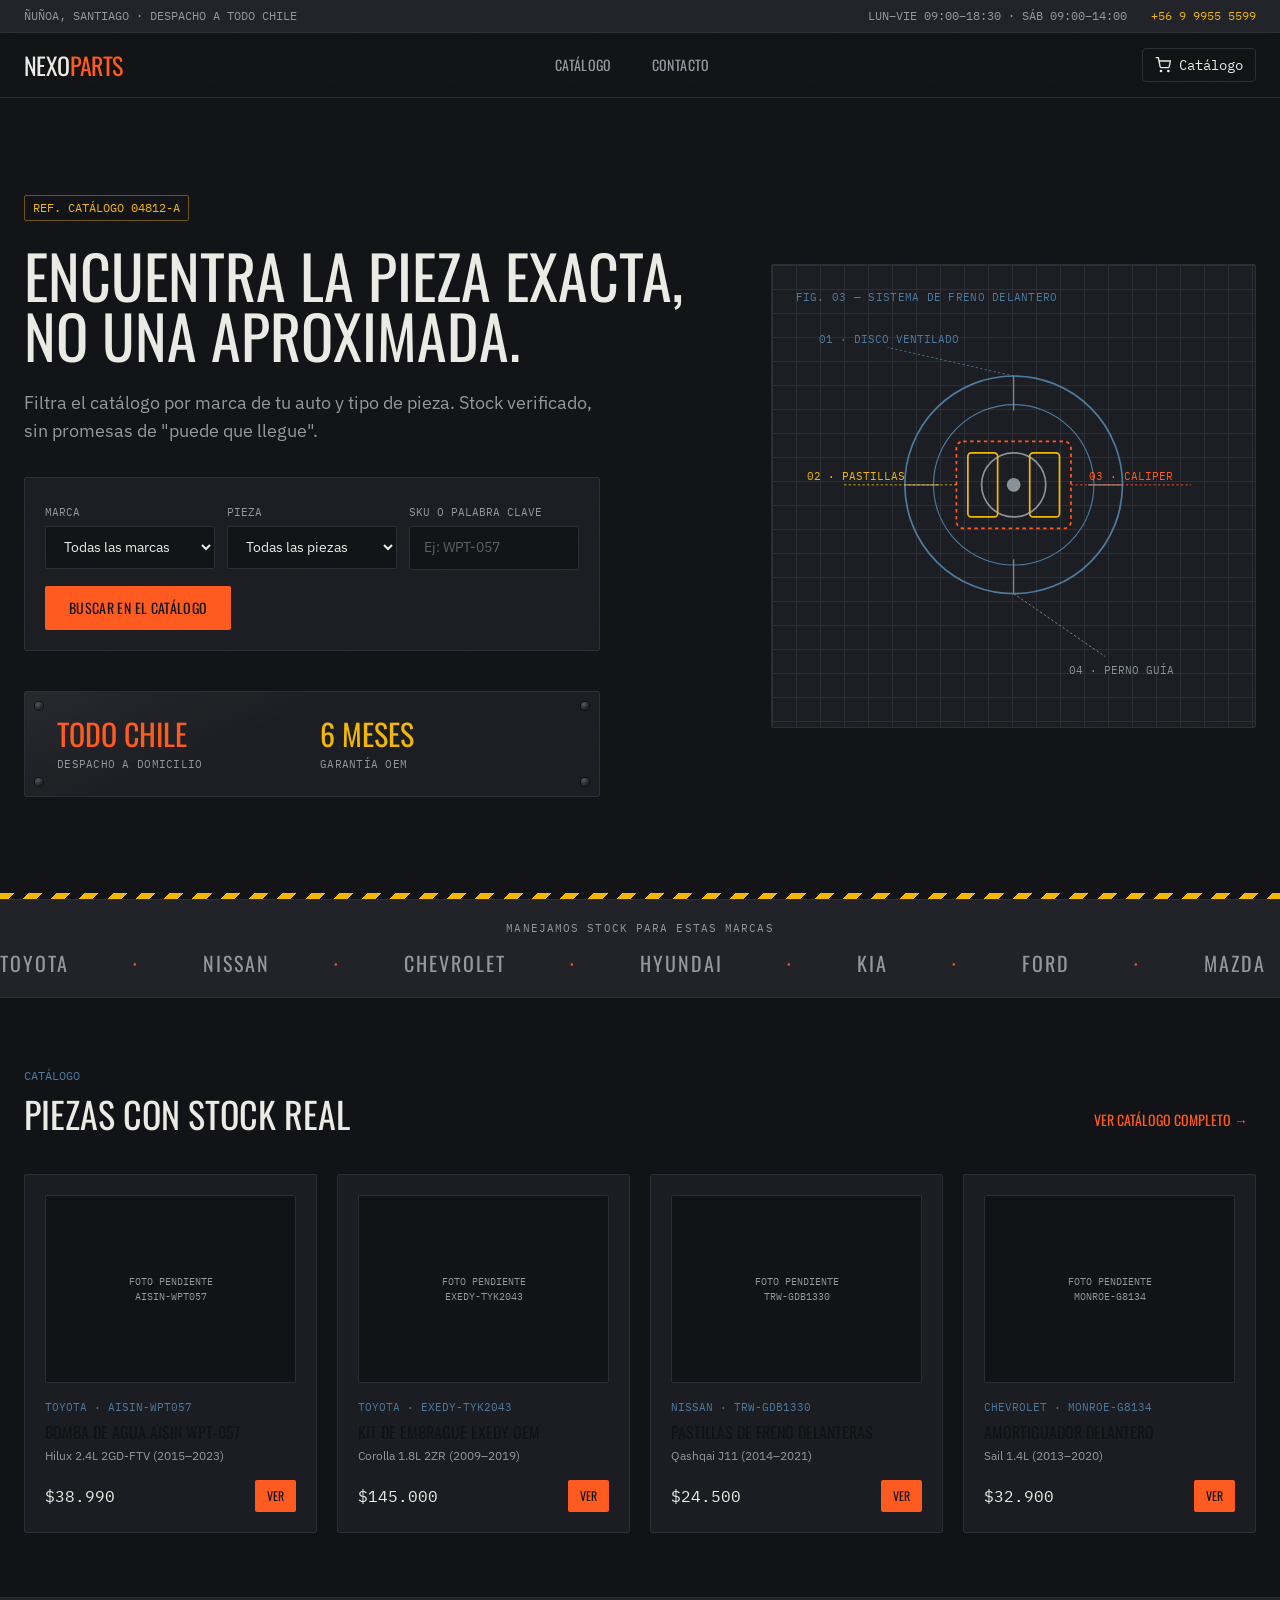
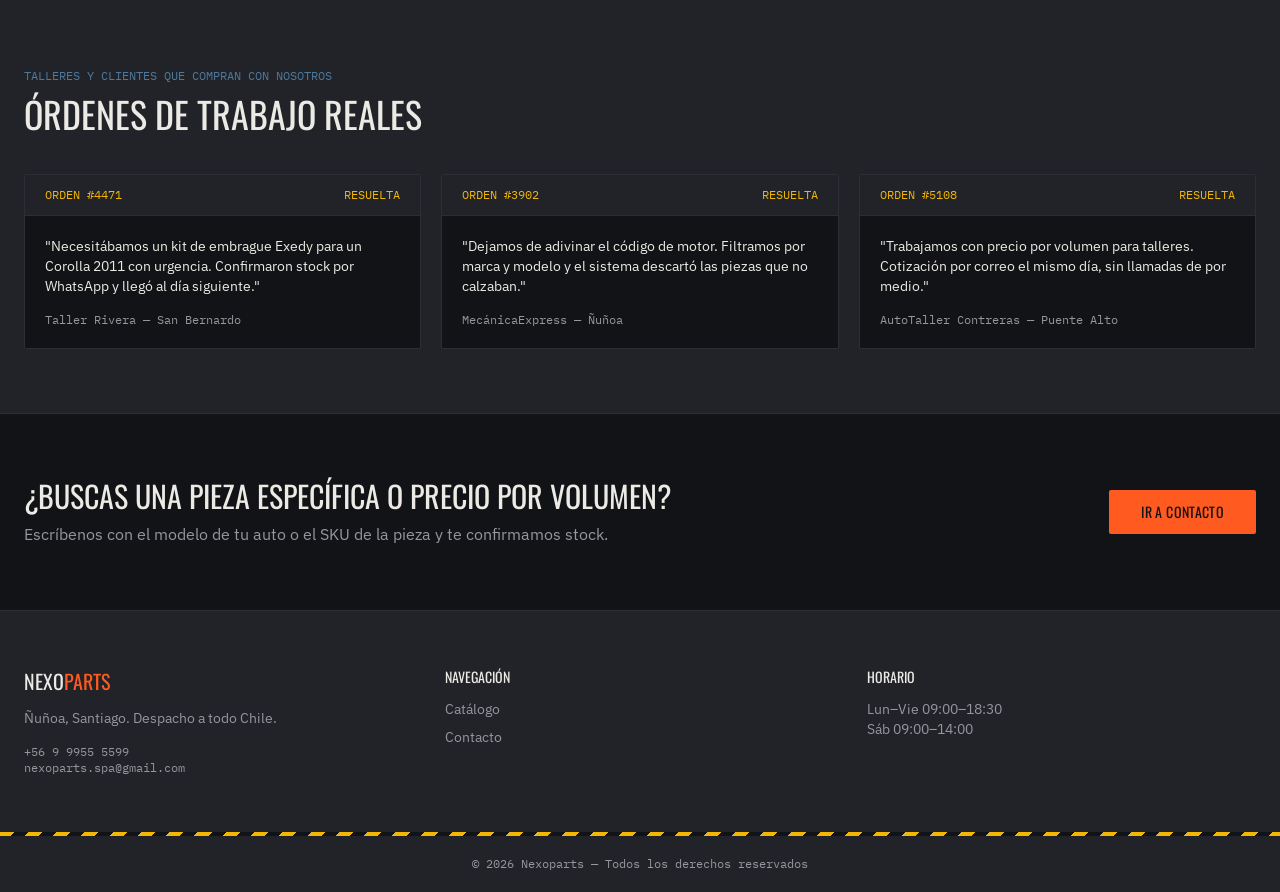
==== index.html @ a9f46d89 "Add files via upload" ====
<!DOCTYPE html>
<html lang="es">
<head>
<meta charset="UTF-8">
<meta name="viewport" content="width=device-width, initial-scale=1.0">
<title>Nexoparts — Repuestos y Refacciones Automotrices</title>
<link rel="preconnect" href="https://fonts.googleapis.com">
<link rel="preconnect" href="https://fonts.gstatic.com" crossorigin>
<link href="https://fonts.googleapis.com/css2?family=Oswald:wght@400;500;600;700&family=IBM+Plex+Sans:wght@400;500;600;700&family=IBM+Plex+Mono:wght@400;500;600&display=swap" rel="stylesheet">
<link rel="stylesheet" href="styles.css">
</head>
<body class="font-body bg-base text-ink antialiased">
<div class="grain"></div>

<!-- TOP UTILITY BAR -->
<div class="hidden sm:block bg-surface2 border-b border-line text-xs">
  <div class="max-w-7xl mx-auto px-6 py-2 flex items-center justify-between text-mute font-mono">
    <span>ÑUÑOA, SANTIAGO · DESPACHO A TODO CHILE</span>
    <div class="flex items-center gap-6">
      <span>LUN–VIE 09:00–18:30 · SÁB 09:00–14:00</span>
      <a href="tel:+56999555599" class="text-hazard hover:text-orange">+56 9 9955 5599</a>
    </div>
  </div>
</div>

<!-- HEADER -->
<header class="sticky top-0 z-50 bg-base/95 backdrop-blur border-b border-line">
  <div class="max-w-7xl mx-auto px-6 h-16 flex items-center justify-between">
    <!--
      LOGO: reemplaza el <span> de abajo por tu logo real así:
      <a href="index.html"><img src="images/logo.svg" alt="Nexoparts" class="h-8 w-auto"></a>
      Sube el archivo del logo a una carpeta "images/" junto a este HTML.
    -->
    <a href="index.html" class="flex items-center gap-2">
      <span class="font-display font-700 text-2xl tracking-tight text-ink">NEXO<span class="text-orange">PARTS</span></span>
    </a>
    <nav class="hidden md:flex items-center gap-8 font-display uppercase text-sm tracking-wide text-mute">
      <a href="catalogo.html" class="link-underline hover:text-ink px-1 py-1 rounded-sm glow-hover">Catálogo</a>
      <a href="contacto.html" class="link-underline hover:text-ink px-1 py-1 rounded-sm glow-hover">Contacto</a>
    </nav>
    <div class="flex items-center gap-4">
      <a href="catalogo.html" class="hidden sm:flex items-center gap-2 text-ink font-mono text-sm border border-line rounded px-3 py-1.5 glow-hover">
        <svg width="16" height="16" viewBox="0 0 24 24" fill="none" stroke="currentColor" stroke-width="2"><circle cx="9" cy="21" r="1"/><circle cx="20" cy="21" r="1"/><path d="M1 1h4l2.68 13.39a2 2 0 0 0 2 1.61h9.72a2 2 0 0 0 2-1.61L23 6H6"/></svg>
        Catálogo
      </a>
      <button id="menuBtn" aria-label="Abrir menú" class="md:hidden text-ink glow-hover rounded-sm p-1">
        <svg width="24" height="24" viewBox="0 0 24 24" fill="none" stroke="currentColor" stroke-width="2"><line x1="3" y1="6" x2="21" y2="6"/><line x1="3" y1="12" x2="21" y2="12"/><line x1="3" y1="18" x2="21" y2="18"/></svg>
      </button>
    </div>
  </div>
  <nav id="mobileMenu" class="hidden md:hidden border-t border-line bg-surface font-display uppercase text-sm tracking-wide">
    <a href="catalogo.html" class="block px-6 py-3 text-mute hover:text-ink border-b border-line glow-hover">Catálogo</a>
    <a href="contacto.html" class="block px-6 py-3 text-mute hover:text-ink glow-hover">Contacto</a>
  </nav>
</header>

<main id="top">

<!-- HERO -->
<section class="relative border-b border-line overflow-hidden">
  <div class="max-w-7xl mx-auto px-6 py-16 md:py-24 grid grid-cols-1 lg:grid-cols-12 gap-12 items-center">

    <div class="lg:col-span-7">
      <span class="inline-block font-mono text-xs text-hazard border border-hazard/40 rounded-sm px-2 py-1 mb-6">REF. CATÁLOGO 04812-A</span>
      <h1 class="font-display font-700 uppercase leading-[0.95] text-4xl sm:text-5xl lg:text-6xl text-ink">
        Encuentra la pieza exacta,<br class="hidden sm:block"> no una aproximada.
      </h1>
      <p class="mt-6 text-mute text-base sm:text-lg max-w-xl">
        Filtra el catálogo por marca de tu auto y tipo de pieza. Stock verificado, sin promesas de "puede que llegue".
      </p>

      <!-- FUNCTIONAL SEARCH -> redirects to catalogo.html with filters applied -->
      <form id="heroSearch" action="catalogo.html" method="get" class="mt-8 bg-surface border border-line rounded-sm p-4 sm:p-5 max-w-xl">
        <div class="grid grid-cols-1 sm:grid-cols-3 gap-3">
          <div>
            <label for="marca" class="font-mono text-[11px] text-mute uppercase">Marca</label>
            <select id="marca" name="marca" class="field mt-1">
              <option value="">Todas las marcas</option>
            </select>
          </div>
          <div>
            <label for="categoria" class="font-mono text-[11px] text-mute uppercase">Pieza</label>
            <select id="categoria" name="categoria" class="field mt-1">
              <option value="">Todas las piezas</option>
            </select>
          </div>
          <div>
            <label for="q" class="font-mono text-[11px] text-mute uppercase">SKU o palabra clave</label>
            <input id="q" name="q" type="text" placeholder="Ej: WPT-057" class="field mt-1 vin-input">
          </div>
        </div>
        <button type="submit" class="btn-primary w-full sm:w-auto mt-4 bg-orange text-base font-display uppercase tracking-wide text-sm font-600 px-6 py-3 rounded-sm">Buscar en el catálogo</button>
      </form>

      <!-- STAMPED SPEC PLATE -->
      <div class="plate rounded-sm mt-10 px-8 py-6 grid grid-cols-2 gap-4 max-w-xl">
        <div class="rivet-tl"></div><div class="rivet-tr"></div><div class="rivet-bl"></div><div class="rivet-br"></div>
        <div>
          <p class="font-display text-2xl sm:text-3xl text-orange">TODO CHILE</p>
          <p class="font-mono text-[11px] text-mute uppercase tracking-wide mt-1">Despacho a domicilio</p>
        </div>
        <div>
          <p class="font-display text-2xl sm:text-3xl text-hazard">6 MESES</p>
          <p class="font-mono text-[11px] text-mute uppercase tracking-wide mt-1">Garantía OEM</p>
        </div>
      </div>
    </div>

    <!-- BLUEPRINT DIAGRAM -->
    <div class="lg:col-span-5">
      <div class="blueprint-grid bg-surface border border-line rounded-sm p-6 relative">
        <p class="font-mono text-[11px] text-steel uppercase tracking-wide mb-2">Fig. 03 — Sistema de freno delantero</p>
        <svg viewBox="0 0 380 340" class="w-full h-auto" role="img" aria-label="Diagrama técnico de sistema de freno delantero con disco, pastillas y caliper">
          <circle cx="190" cy="150" r="95" fill="none" stroke="#4C7A9E" stroke-width="1.5"/>
          <circle cx="190" cy="150" r="70" fill="none" stroke="#4C7A9E" stroke-width="1"/>
          <circle cx="190" cy="150" r="28" fill="none" stroke="#8A9099" stroke-width="1.5"/>
          <circle cx="190" cy="150" r="6" fill="#8A9099"/>
          <g stroke="#8A9099" stroke-width="1">
            <line x1="190" y1="55" x2="190" y2="85"/>
            <line x1="190" y1="215" x2="190" y2="245"/>
            <line x1="95" y1="150" x2="125" y2="150"/>
            <line x1="255" y1="150" x2="285" y2="150"/>
          </g>
          <rect x="150" y="122" width="26" height="56" rx="3" fill="none" stroke="#F2B705" stroke-width="1.5"/>
          <rect x="204" y="122" width="26" height="56" rx="3" fill="none" stroke="#F2B705" stroke-width="1.5"/>
          <rect x="140" y="112" width="100" height="76" rx="6" fill="none" stroke="#FF5A1F" stroke-width="1.5" stroke-dasharray="3 3"/>
          <line x1="190" y1="55" x2="80" y2="30" stroke="#4C7A9E" stroke-width="0.75" stroke-dasharray="2 2"/>
          <text x="20" y="26" font-family="IBM Plex Mono" font-size="10" fill="#4C7A9E">01 · DISCO VENTILADO</text>
          <line x1="140" y1="150" x2="40" y2="150" stroke="#F2B705" stroke-width="0.75" stroke-dasharray="2 2"/>
          <text x="10" y="146" font-family="IBM Plex Mono" font-size="10" fill="#F2B705">02 · PASTILLAS</text>
          <line x1="240" y1="150" x2="345" y2="150" stroke="#FF5A1F" stroke-width="0.75" stroke-dasharray="2 2"/>
          <text x="256" y="146" font-family="IBM Plex Mono" font-size="10" fill="#FF5A1F">03 · CALIPER</text>
          <line x1="190" y1="245" x2="270" y2="300" stroke="#8A9099" stroke-width="0.75" stroke-dasharray="2 2"/>
          <text x="238" y="315" font-family="IBM Plex Mono" font-size="10" fill="#8A9099">04 · PERNO GUÍA</text>
        </svg>
      </div>
    </div>

  </div>
  <div class="hazard-strip h-1.5 w-full"></div>
</section>

<!-- BRAND MARQUEE -->
<section class="border-b border-line bg-surface2 py-5">
  <p class="text-center font-mono text-[11px] text-mute uppercase tracking-widest mb-3">Manejamos stock para estas marcas</p>
  <div class="marquee-wrap">
    <div class="marquee-track font-display uppercase text-lg sm:text-xl tracking-widest text-mute gap-16 pr-16">
      <span id="marqueeSetA" class="flex gap-16"></span>
      <span id="marqueeSetB" class="flex gap-16"></span>
    </div>
  </div>
</section>

<!-- FEATURED PRODUCTS -->
<section class="border-b border-line">
  <div class="max-w-7xl mx-auto px-6 py-16">
    <div class="flex flex-col sm:flex-row sm:items-end sm:justify-between gap-4 mb-10">
      <div>
        <span class="font-mono text-xs text-steel">CATÁLOGO</span>
        <h2 class="font-display font-700 uppercase text-3xl sm:text-4xl mt-2">Piezas con stock real</h2>
      </div>
      <a href="catalogo.html" class="link-underline font-display uppercase text-sm text-orange glow-hover px-2 py-1 rounded-sm">Ver catálogo completo →</a>
    </div>
    <div id="featuredGrid" class="grid grid-cols-1 sm:grid-cols-2 lg:grid-cols-4 gap-5"></div>
  </div>
</section>

<!-- WORK ORDERS / TESTIMONIALS -->
<section class="border-b border-line bg-surface2">
  <div class="max-w-7xl mx-auto px-6 py-16">
    <span class="font-mono text-xs text-steel">TALLERES Y CLIENTES QUE COMPRAN CON NOSOTROS</span>
    <h2 class="font-display font-700 uppercase text-3xl sm:text-4xl mt-2 mb-10">Órdenes de trabajo reales</h2>
    <div class="grid grid-cols-1 md:grid-cols-3 gap-5">

      <div class="bg-base border border-line rounded-sm overflow-hidden glow-hover">
        <div class="flex items-center justify-between px-5 py-3 border-b border-line bg-surface2 font-mono text-xs text-hazard">
          <span>ORDEN #4471</span><span>RESUELTA</span>
        </div>
        <div class="p-5">
          <p class="text-ink text-sm">"Necesitábamos un kit de embrague Exedy para un Corolla 2011 con urgencia. Confirmaron stock por WhatsApp y llegó al día siguiente."</p>
          <p class="font-mono text-xs text-mute mt-4">Taller Rivera — San Bernardo</p>
        </div>
      </div>

      <div class="bg-base border border-line rounded-sm overflow-hidden glow-hover">
        <div class="flex items-center justify-between px-5 py-3 border-b border-line bg-surface2 font-mono text-xs text-hazard">
          <span>ORDEN #3902</span><span>RESUELTA</span>
        </div>
        <div class="p-5">
          <p class="text-ink text-sm">"Dejamos de adivinar el código de motor. Filtramos por marca y modelo y el sistema descartó las piezas que no calzaban."</p>
          <p class="font-mono text-xs text-mute mt-4">MecánicaExpress — Ñuñoa</p>
        </div>
      </div>

      <div class="bg-base border border-line rounded-sm overflow-hidden glow-hover">
        <div class="flex items-center justify-between px-5 py-3 border-b border-line bg-surface2 font-mono text-xs text-hazard">
          <span>ORDEN #5108</span><span>RESUELTA</span>
        </div>
        <div class="p-5">
          <p class="text-ink text-sm">"Trabajamos con precio por volumen para talleres. Cotización por correo el mismo día, sin llamadas de por medio."</p>
          <p class="font-mono text-xs text-mute mt-4">AutoTaller Contreras — Puente Alto</p>
        </div>
      </div>

    </div>
  </div>
</section>

<!-- CTA -->
<section class="border-b border-line">
  <div class="max-w-7xl mx-auto px-6 py-16 flex flex-col sm:flex-row items-center justify-between gap-6">
    <div>
      <h2 class="font-display font-700 uppercase text-2xl sm:text-3xl">¿Buscas una pieza específica o precio por volumen?</h2>
      <p class="text-mute mt-2">Escríbenos con el modelo de tu auto o el SKU de la pieza y te confirmamos stock.</p>
    </div>
    <a href="contacto.html" class="btn-primary bg-orange text-base font-display uppercase tracking-wide text-sm font-600 px-8 py-3 rounded-sm whitespace-nowrap">Ir a contacto</a>
  </div>
</section>

</main>

<!-- FOOTER -->
<footer class="bg-surface2">
  <div class="max-w-7xl mx-auto px-6 py-14 grid grid-cols-1 sm:grid-cols-3 gap-8">
    <div>
      <span class="font-display font-700 text-xl">NEXO<span class="text-orange">PARTS</span></span>
      <p class="text-mute text-sm mt-3 max-w-xs">Ñuñoa, Santiago. Despacho a todo Chile.</p>
      <p class="font-mono text-xs text-mute mt-4">
        <a href="tel:+56999555599" class="hover:text-orange">+56 9 9955 5599</a><br>
        <a href="mailto:nexoparts.spa@gmail.com" class="hover:text-orange">nexoparts.spa@gmail.com</a>
      </p>
    </div>
    <div>
      <p class="font-display uppercase text-sm text-ink mb-3">Navegación</p>
      <ul class="space-y-2 text-sm text-mute">
        <li><a href="catalogo.html" class="hover:text-orange">Catálogo</a></li>
        <li><a href="contacto.html" class="hover:text-orange">Contacto</a></li>
      </ul>
    </div>
    <div>
      <p class="font-display uppercase text-sm text-ink mb-3">Horario</p>
      <p class="text-sm text-mute">Lun–Vie 09:00–18:30<br>Sáb 09:00–14:00</p>
    </div>
  </div>
  <div class="hazard-strip h-1"></div>
  <div class="max-w-7xl mx-auto px-6 py-5 text-center text-xs font-mono text-mute">
    © 2026 Nexoparts — Todos los derechos reservados
  </div>
</footer>

<script src="products.js"></script>
<script>
  document.getElementById('menuBtn').addEventListener('click', function () {
    document.getElementById('mobileMenu').classList.toggle('hidden');
  });

  // Populate hero search selects from the shared product data
  const marcaSelect = document.getElementById('marca');
  NEXOPARTS_BRANDS.forEach(b => {
    const opt = document.createElement('option');
    opt.value = b; opt.textContent = b;
    marcaSelect.appendChild(opt);
  });
  const categoriaSelect = document.getElementById('categoria');
  NEXOPARTS_CATEGORIES.forEach(c => {
    const opt = document.createElement('option');
    opt.value = c.id; opt.textContent = c.label;
    categoriaSelect.appendChild(opt);
  });

  // Brand marquee (duplicated for seamless loop)
  function renderMarquee(elId) {
    const el = document.getElementById(elId);
    el.innerHTML = NEXOPARTS_BRANDS.map(b => `<span>${b}</span><span class="text-orange">·</span>`).join('');
  }
  renderMarquee('marqueeSetA');
  renderMarquee('marqueeSetB');

  // Featured products (first 4)
  const featuredGrid = document.getElementById('featuredGrid');
  const fmt = n => n.toLocaleString('es-CL');
  NEXOPARTS_PRODUCTS.slice(0, 4).forEach(p => {
    featuredGrid.insertAdjacentHTML('beforeend', `
      <div class="part-card bg-surface border border-line rounded-sm p-5 flex flex-col">
        <div class="aspect-[4/3] bg-base rounded-sm border border-line mb-4 flex items-center justify-center overflow-hidden">
          <img src="${p.img}" alt="${p.name}" class="w-full h-full object-cover"
               onerror="this.style.display='none'; this.nextElementSibling.style.display='flex';">
          <div style="display:none" class="w-full h-full items-center justify-center text-mute font-mono text-[10px] uppercase text-center px-2">Foto pendiente<br>${p.sku}</div>
        </div>
        <span class="font-mono text-[11px] text-steel">${p.brand.toUpperCase()} · ${p.sku}</span>
        <h3 class="font-display uppercase text-base mt-1">${p.name}</h3>
        <p class="text-mute text-xs mt-1">${p.fits}</p>
        <div class="mt-auto pt-4 flex items-center justify-between">
          <span class="font-mono text-ink">$${fmt(p.price)}</span>
          <a href="catalogo.html" class="btn-primary bg-orange text-base font-display uppercase text-xs font-600 px-3 py-2 rounded-sm">Ver</a>
        </div>
      </div>
    `);
  });
</script>

</body>
</html>
---- styles.css ----
*,:after,:before{--tw-border-spacing-x:0;--tw-border-spacing-y:0;--tw-translate-x:0;--tw-translate-y:0;--tw-rotate:0;--tw-skew-x:0;--tw-skew-y:0;--tw-scale-x:1;--tw-scale-y:1;--tw-pan-x: ;--tw-pan-y: ;--tw-pinch-zoom: ;--tw-scroll-snap-strictness:proximity;--tw-gradient-from-position: ;--tw-gradient-via-position: ;--tw-gradient-to-position: ;--tw-ordinal: ;--tw-slashed-zero: ;--tw-numeric-figure: ;--tw-numeric-spacing: ;--tw-numeric-fraction: ;--tw-ring-inset: ;--tw-ring-offset-width:0px;--tw-ring-offset-color:#fff;--tw-ring-color:rgba(59,130,246,.5);--tw-ring-offset-shadow:0 0 #0000;--tw-ring-shadow:0 0 #0000;--tw-shadow:0 0 #0000;--tw-shadow-colored:0 0 #0000;--tw-blur: ;--tw-brightness: ;--tw-contrast: ;--tw-grayscale: ;--tw-hue-rotate: ;--tw-invert: ;--tw-saturate: ;--tw-sepia: ;--tw-drop-shadow: ;--tw-backdrop-blur: ;--tw-backdrop-brightness: ;--tw-backdrop-contrast: ;--tw-backdrop-grayscale: ;--tw-backdrop-hue-rotate: ;--tw-backdrop-invert: ;--tw-backdrop-opacity: ;--tw-backdrop-saturate: ;--tw-backdrop-sepia: ;--tw-contain-size: ;--tw-contain-layout: ;--tw-contain-paint: ;--tw-contain-style: }::backdrop{--tw-border-spacing-x:0;--tw-border-spacing-y:0;--tw-translate-x:0;--tw-translate-y:0;--tw-rotate:0;--tw-skew-x:0;--tw-skew-y:0;--tw-scale-x:1;--tw-scale-y:1;--tw-pan-x: ;--tw-pan-y: ;--tw-pinch-zoom: ;--tw-scroll-snap-strictness:proximity;--tw-gradient-from-position: ;--tw-gradient-via-position: ;--tw-gradient-to-position: ;--tw-ordinal: ;--tw-slashed-zero: ;--tw-numeric-figure: ;--tw-numeric-spacing: ;--tw-numeric-fraction: ;--tw-ring-inset: ;--tw-ring-offset-width:0px;--tw-ring-offset-color:#fff;--tw-ring-color:rgba(59,130,246,.5);--tw-ring-offset-shadow:0 0 #0000;--tw-ring-shadow:0 0 #0000;--tw-shadow:0 0 #0000;--tw-shadow-colored:0 0 #0000;--tw-blur: ;--tw-brightness: ;--tw-contrast: ;--tw-grayscale: ;--tw-hue-rotate: ;--tw-invert: ;--tw-saturate: ;--tw-sepia: ;--tw-drop-shadow: ;--tw-backdrop-blur: ;--tw-backdrop-brightness: ;--tw-backdrop-contrast: ;--tw-backdrop-grayscale: ;--tw-backdrop-hue-rotate: ;--tw-backdrop-invert: ;--tw-backdrop-opacity: ;--tw-backdrop-saturate: ;--tw-backdrop-sepia: ;--tw-contain-size: ;--tw-contain-layout: ;--tw-contain-paint: ;--tw-contain-style: }/*! tailwindcss v3.4.19 | MIT License | https://tailwindcss.com*/*,:after,:before{box-sizing:border-box;border:0 solid #e5e7eb}:after,:before{--tw-content:""}:host,html{line-height:1.5;-webkit-text-size-adjust:100%;-moz-tab-size:4;-o-tab-size:4;tab-size:4;font-family:ui-sans-serif,system-ui,sans-serif,Apple Color Emoji,Segoe UI Emoji,Segoe UI Symbol,Noto Color Emoji;font-feature-settings:normal;font-variation-settings:normal;-webkit-tap-highlight-color:transparent}body{margin:0;line-height:inherit}hr{height:0;color:inherit;border-top-width:1px}abbr:where([title]){-webkit-text-decoration:underline dotted;text-decoration:underline dotted}h1,h2,h3,h4,h5,h6{font-size:inherit;font-weight:inherit}a{color:inherit;text-decoration:inherit}b,strong{font-weight:bolder}code,kbd,pre,samp{font-family:IBM Plex Mono,monospace;font-feature-settings:normal;font-variation-settings:normal;font-size:1em}small{font-size:80%}sub,sup{font-size:75%;line-height:0;position:relative;vertical-align:baseline}sub{bottom:-.25em}sup{top:-.5em}table{text-indent:0;border-color:inherit;border-collapse:collapse}button,input,optgroup,select,textarea{font-family:inherit;font-feature-settings:inherit;font-variation-settings:inherit;font-size:100%;font-weight:inherit;line-height:inherit;letter-spacing:inherit;color:inherit;margin:0;padding:0}button,select{text-transform:none}button,input:where([type=button]),input:where([type=reset]),input:where([type=submit]){-webkit-appearance:button;background-color:transparent;background-image:none}:-moz-focusring{outline:auto}:-moz-ui-invalid{box-shadow:none}progress{vertical-align:baseline}::-webkit-inner-spin-button,::-webkit-outer-spin-button{height:auto}[type=search]{-webkit-appearance:textfield;outline-offset:-2px}::-webkit-search-decoration{-webkit-appearance:none}::-webkit-file-upload-button{-webkit-appearance:button;font:inherit}summary{display:list-item}blockquote,dd,dl,figure,h1,h2,h3,h4,h5,h6,hr,p,pre{margin:0}fieldset{margin:0}fieldset,legend{padding:0}menu,ol,ul{list-style:none;margin:0;padding:0}dialog{padding:0}textarea{resize:vertical}input::-moz-placeholder,textarea::-moz-placeholder{opacity:1;color:#9ca3af}input::placeholder,textarea::placeholder{opacity:1;color:#9ca3af}[role=button],button{cursor:pointer}:disabled{cursor:default}audio,canvas,embed,iframe,img,object,svg,video{display:block;vertical-align:middle}img,video{max-width:100%;height:auto}[hidden]:where(:not([hidden=until-found])){display:none}.relative{position:relative}.sticky{position:sticky}.top-0{top:0}.z-50{z-index:50}.mx-auto{margin-left:auto;margin-right:auto}.mb-10{margin-bottom:2.5rem}.mb-2{margin-bottom:.5rem}.mb-3{margin-bottom:.75rem}.mb-4{margin-bottom:1rem}.mb-6{margin-bottom:1.5rem}.mb-8{margin-bottom:2rem}.mt-1{margin-top:.25rem}.mt-10{margin-top:2.5rem}.mt-2{margin-top:.5rem}.mt-3{margin-top:.75rem}.mt-4{margin-top:1rem}.mt-5{margin-top:1.25rem}.mt-6{margin-top:1.5rem}.mt-8{margin-top:2rem}.mt-auto{margin-top:auto}.block{display:block}.inline-block{display:inline-block}.flex{display:flex}.inline-flex{display:inline-flex}.grid{display:grid}.hidden{display:none}.aspect-\[4\/3\]{aspect-ratio:4/3}.h-1{height:.25rem}.h-1\.5{height:.375rem}.h-16{height:4rem}.h-8{height:2rem}.h-auto{height:auto}.h-full{height:100%}.w-auto{width:auto}.w-full{width:100%}.max-w-7xl{max-width:80rem}.max-w-xl{max-width:36rem}.max-w-xs{max-width:20rem}.grid-cols-1{grid-template-columns:repeat(1,minmax(0,1fr))}.grid-cols-2{grid-template-columns:repeat(2,minmax(0,1fr))}.flex-col{flex-direction:column}.items-start{align-items:flex-start}.items-end{align-items:flex-end}.items-center{align-items:center}.justify-center{justify-content:center}.justify-between{justify-content:space-between}.gap-10{gap:2.5rem}.gap-12{gap:3rem}.gap-16{gap:4rem}.gap-2{gap:.5rem}.gap-3{gap:.75rem}.gap-4{gap:1rem}.gap-5{gap:1.25rem}.gap-6{gap:1.5rem}.gap-8{gap:2rem}.space-y-2>:not([hidden])~:not([hidden]){--tw-space-y-reverse:0;margin-top:calc(.5rem*(1 - var(--tw-space-y-reverse)));margin-bottom:calc(.5rem*var(--tw-space-y-reverse))}.space-y-4>:not([hidden])~:not([hidden]){--tw-space-y-reverse:0;margin-top:calc(1rem*(1 - var(--tw-space-y-reverse)));margin-bottom:calc(1rem*var(--tw-space-y-reverse))}.overflow-hidden{overflow:hidden}.whitespace-nowrap{white-space:nowrap}.rounded{border-radius:.25rem}.rounded-sm{border-radius:.125rem}.border{border-width:1px}.border-b{border-bottom-width:1px}.border-t{border-top-width:1px}.border-hazard\/40{border-color:rgba(242,183,5,.4)}.border-line{--tw-border-opacity:1;border-color:rgb(43 46 52/var(--tw-border-opacity,1))}.bg-base{--tw-bg-opacity:1;background-color:rgb(18 19 22/var(--tw-bg-opacity,1))}.bg-base\/95{background-color:rgba(18,19,22,.95)}.bg-hazard{--tw-bg-opacity:1;background-color:rgb(242 183 5/var(--tw-bg-opacity,1))}.bg-orange{--tw-bg-opacity:1;background-color:rgb(255 90 31/var(--tw-bg-opacity,1))}.bg-surface{--tw-bg-opacity:1;background-color:rgb(27 29 34/var(--tw-bg-opacity,1))}.bg-surface2{--tw-bg-opacity:1;background-color:rgb(33 35 40/var(--tw-bg-opacity,1))}.object-cover{-o-object-fit:cover;object-fit:cover}.p-1{padding:.25rem}.p-4{padding:1rem}.p-5{padding:1.25rem}.p-6{padding:1.5rem}.px-1{padding-left:.25rem;padding-right:.25rem}.px-2{padding-left:.5rem;padding-right:.5rem}.px-3{padding-left:.75rem;padding-right:.75rem}.px-4{padding-left:1rem;padding-right:1rem}.px-5{padding-left:1.25rem;padding-right:1.25rem}.px-6{padding-left:1.5rem;padding-right:1.5rem}.px-8{padding-left:2rem;padding-right:2rem}.py-1{padding-top:.25rem;padding-bottom:.25rem}.py-1\.5{padding-top:.375rem;padding-bottom:.375rem}.py-10{padding-top:2.5rem;padding-bottom:2.5rem}.py-14{padding-top:3.5rem;padding-bottom:3.5rem}.py-16{padding-top:4rem;padding-bottom:4rem}.py-2{padding-top:.5rem;padding-bottom:.5rem}.py-2\.5{padding-top:.625rem;padding-bottom:.625rem}.py-3{padding-top:.75rem;padding-bottom:.75rem}.py-5{padding-top:1.25rem;padding-bottom:1.25rem}.py-6{padding-top:1.5rem;padding-bottom:1.5rem}.pr-16{padding-right:4rem}.pt-4{padding-top:1rem}.text-center{text-align:center}.font-body{font-family:IBM Plex Sans,sans-serif}.font-display{font-family:Oswald,sans-serif}.font-mono{font-family:IBM Plex Mono,monospace}.text-2xl{font-size:1.5rem;line-height:2rem}.text-3xl{font-size:1.875rem;line-height:2.25rem}.text-4xl{font-size:2.25rem;line-height:2.5rem}.text-\[10px\]{font-size:10px}.text-\[11px\]{font-size:11px}.text-base{font-size:1rem;line-height:1.5rem}.text-lg{font-size:1.125rem;line-height:1.75rem}.text-sm{font-size:.875rem;line-height:1.25rem}.text-xl{font-size:1.25rem;line-height:1.75rem}.text-xs{font-size:.75rem;line-height:1rem}.uppercase{text-transform:uppercase}.leading-\[0\.95\]{line-height:.95}.leading-tight{line-height:1.25}.tracking-tight{letter-spacing:-.025em}.tracking-wide{letter-spacing:.025em}.tracking-widest{letter-spacing:.1em}.text-base{--tw-text-opacity:1;color:rgb(18 19 22/var(--tw-text-opacity,1))}.text-hazard{--tw-text-opacity:1;color:rgb(242 183 5/var(--tw-text-opacity,1))}.text-ink{--tw-text-opacity:1;color:rgb(236 234 228/var(--tw-text-opacity,1))}.text-mute{--tw-text-opacity:1;color:rgb(148 151 158/var(--tw-text-opacity,1))}.text-orange{--tw-text-opacity:1;color:rgb(255 90 31/var(--tw-text-opacity,1))}.text-steel{--tw-text-opacity:1;color:rgb(76 122 158/var(--tw-text-opacity,1))}.antialiased{-webkit-font-smoothing:antialiased;-moz-osx-font-smoothing:grayscale}.filter{filter:var(--tw-blur) var(--tw-brightness) var(--tw-contrast) var(--tw-grayscale) var(--tw-hue-rotate) var(--tw-invert) var(--tw-saturate) var(--tw-sepia) var(--tw-drop-shadow)}.backdrop-blur{--tw-backdrop-blur:blur(8px);-webkit-backdrop-filter:var(--tw-backdrop-blur) var(--tw-backdrop-brightness) var(--tw-backdrop-contrast) var(--tw-backdrop-grayscale) var(--tw-backdrop-hue-rotate) var(--tw-backdrop-invert) var(--tw-backdrop-opacity) var(--tw-backdrop-saturate) var(--tw-backdrop-sepia);backdrop-filter:var(--tw-backdrop-blur) var(--tw-backdrop-brightness) var(--tw-backdrop-contrast) var(--tw-backdrop-grayscale) var(--tw-backdrop-hue-rotate) var(--tw-backdrop-invert) var(--tw-backdrop-opacity) var(--tw-backdrop-saturate) var(--tw-backdrop-sepia)}:root{scroll-behavior:smooth}*{-webkit-tap-highlight-color:transparent}body{background-color:#121316}.grain{position:fixed;inset:0;pointer-events:none;z-index:60;opacity:.035;mix-blend-mode:overlay;background-image:url("data:image/svg+xml;charset=utf-8,%3Csvg xmlns='http://www.w3.org/2000/svg' width='120' height='120'%3E%3Cfilter id='a'%3E%3CfeTurbulence baseFrequency='.9' numOctaves='2' stitchTiles='stitch' type='fractalNoise'/%3E%3C/filter%3E%3Crect width='100%25' height='100%25' filter='url(%23a)'/%3E%3C/svg%3E")}.hazard-strip{background-image:repeating-linear-gradient(135deg,#f2b705,#f2b705 10px,#121316 0,#121316 20px)}.plate{position:relative;background:linear-gradient(155deg,hsla(0,0%,100%,.05),hsla(0,0%,100%,0) 40%),linear-gradient(#1b1d22,#1b1d22);border:1px solid #2b2e34}.plate .rivet-bl,.plate .rivet-br,.plate .rivet-tl,.plate .rivet-tr{content:"";position:absolute;width:8px;height:8px;border-radius:9999px;background:radial-gradient(circle at 35% 30%,#55585f,#17181b 70%);box-shadow:0 0 0 1px rgba(0,0,0,.6),inset 0 0 2px hsla(0,0%,100%,.15)}.plate .rivet-tl{top:10px;left:10px}.plate .rivet-tr{top:10px;right:10px}.plate .rivet-bl{bottom:10px;left:10px}.plate .rivet-br{bottom:10px;right:10px}.part-card{transition:transform .25s ease,box-shadow .25s ease,border-color .25s ease,background-color .25s ease}.part-card:hover{transform:translateY(-4px);background-color:#212328;box-shadow:0 18px 40px -18px rgba(0,0,0,.6),inset 0 0 0 1px #ff5a1f,0 0 32px -8px rgba(255,90,31,.25);border-color:#ff5a1f}.btn-primary{transition:transform .15s ease,box-shadow .15s ease,filter .15s ease}.btn-primary:hover{transform:translateY(-2px);box-shadow:0 10px 24px -8px rgba(255,90,31,.55);filter:brightness(1.08)}.btn-primary:active{transform:translateY(0)}.glow-hover{transition:background-color .2s ease,box-shadow .2s ease,color .2s ease}.glow-hover:hover{background-color:hsla(0,0%,100%,.045);box-shadow:inset 0 0 0 1px rgba(255,90,31,.35),0 0 24px -6px rgba(255,90,31,.2)}.link-underline{position:relative;transition:color .2s ease}.link-underline:after{content:"";position:absolute;left:0;bottom:-3px;height:1px;width:0;background:#ff5a1f;transition:width .2s ease}.link-underline:hover:after{width:100%}.link-underline:hover{text-shadow:0 0 18px rgba(255,90,31,.35)}.marquee-wrap{overflow:hidden}.marquee-track{display:flex;width:-moz-max-content;width:max-content;animation:scrollx 30s linear infinite}.marquee-wrap:hover .marquee-track{animation-play-state:paused}@keyframes scrollx{0%{transform:translateX(0)}to{transform:translateX(-50%)}}.vin-input{caret-color:#ff5a1f}.vin-input::-moz-placeholder{color:#5c5f66}.vin-input::placeholder{color:#5c5f66}a:focus-visible,button:focus-visible,input:focus-visible,select:focus-visible{outline:2px solid #ff5a1f;outline-offset:2px}@media (prefers-reduced-motion:reduce){.marquee-track{animation:none}.btn-primary,.part-card{transition:none}}.blueprint-grid{background-image:linear-gradient(#2b2e34 1px,transparent 0),linear-gradient(90deg,#2b2e34 1px,transparent 0);background-size:24px 24px}.field{width:100%;background-color:#121316;border:1px solid #2b2e34;border-radius:2px;padding:.65rem .9rem;font-size:.875rem;color:#eceae4;transition:border-color .2s ease,box-shadow .2s ease}.field:focus{border-color:#ff5a1f;outline:none;box-shadow:0 0 0 3px rgba(255,90,31,.15)}.field::-moz-placeholder{color:#5c5f66}.field::placeholder{color:#5c5f66}.hover\:text-ink:hover{--tw-text-opacity:1;color:rgb(236 234 228/var(--tw-text-opacity,1))}.hover\:text-orange:hover{--tw-text-opacity:1;color:rgb(255 90 31/var(--tw-text-opacity,1))}@media (min-width:640px){.sm\:col-span-2{grid-column:span 2/span 2}.sm\:block{display:block}.sm\:flex{display:flex}.sm\:w-auto{width:auto}.sm\:grid-cols-2{grid-template-columns:repeat(2,minmax(0,1fr))}.sm\:grid-cols-3{grid-template-columns:repeat(3,minmax(0,1fr))}.sm\:grid-cols-4{grid-template-columns:repeat(4,minmax(0,1fr))}.sm\:flex-row{flex-direction:row}.sm\:items-end{align-items:flex-end}.sm\:justify-between{justify-content:space-between}.sm\:p-5{padding:1.25rem}.sm\:p-8{padding:2rem}.sm\:text-3xl{font-size:1.875rem;line-height:2.25rem}.sm\:text-4xl{font-size:2.25rem;line-height:2.5rem}.sm\:text-5xl{font-size:3rem;line-height:1}.sm\:text-lg{font-size:1.125rem;line-height:1.75rem}.sm\:text-xl{font-size:1.25rem;line-height:1.75rem}}@media (min-width:768px){.md\:flex{display:flex}.md\:hidden{display:none}.md\:grid-cols-3{grid-template-columns:repeat(3,minmax(0,1fr))}.md\:py-24{padding-top:6rem;padding-bottom:6rem}}@media (min-width:1024px){.lg\:col-span-5{grid-column:span 5/span 5}.lg\:col-span-7{grid-column:span 7/span 7}.lg\:grid-cols-12{grid-template-columns:repeat(12,minmax(0,1fr))}.lg\:grid-cols-4{grid-template-columns:repeat(4,minmax(0,1fr))}.lg\:text-6xl{font-size:3.75rem;line-height:1}}
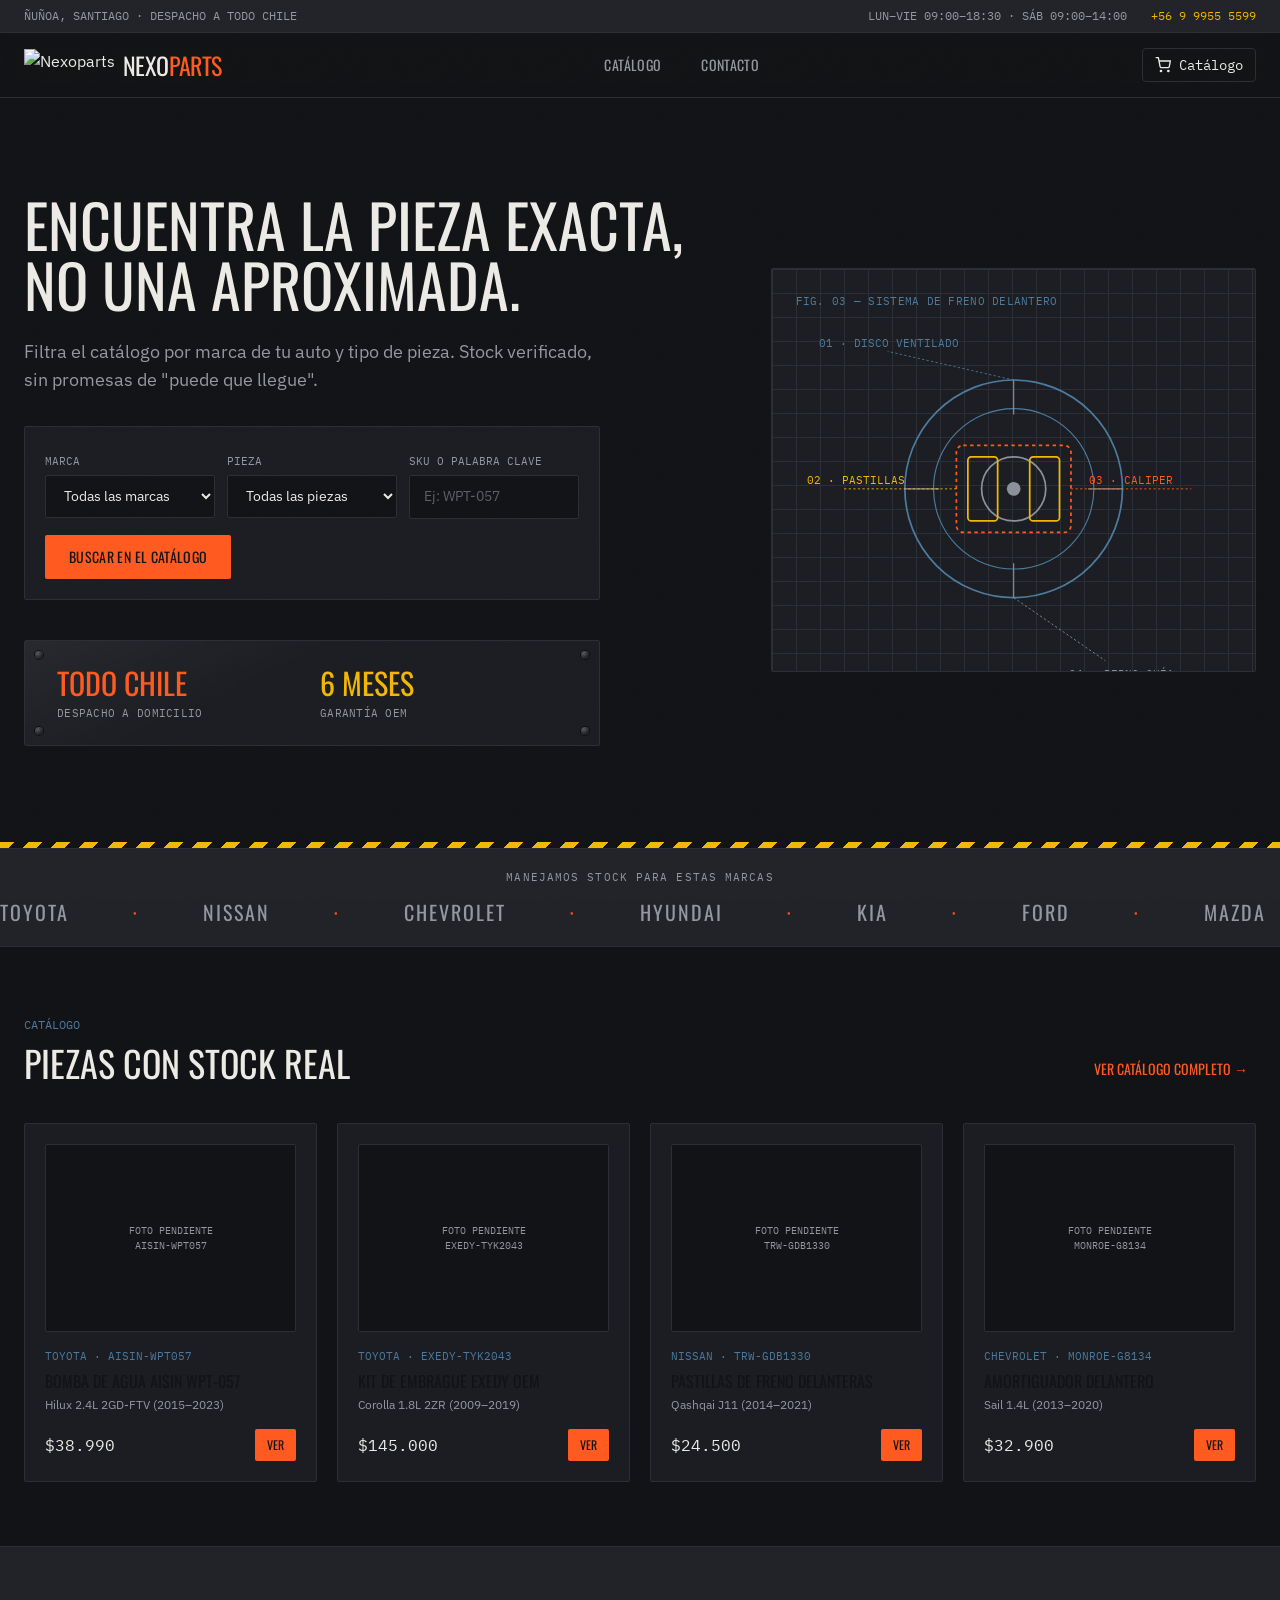
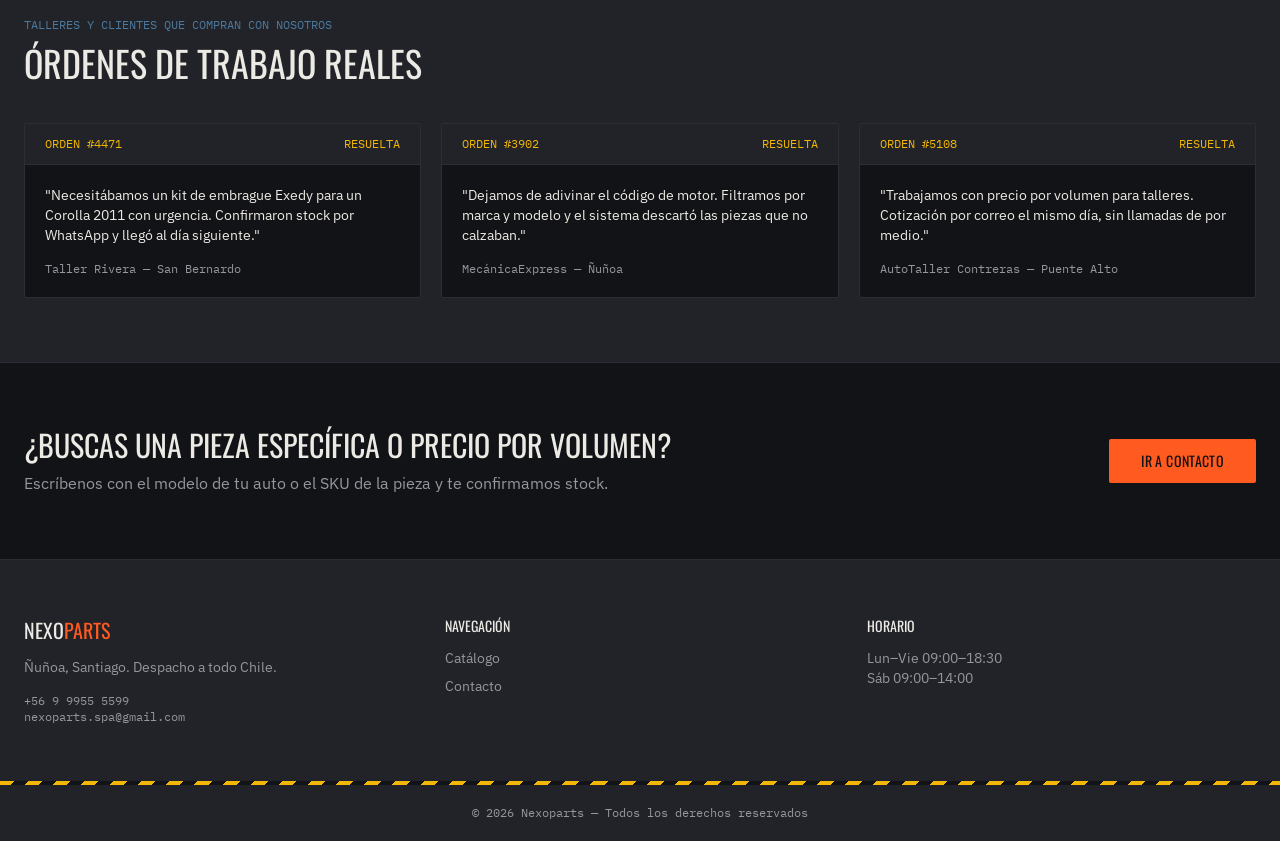
==== commit aac40ff3: "Add files via upload" ====
--- a/index.html
+++ b/index.html
@@ -8,9 +8,11 @@
 <link rel="preconnect" href="https://fonts.gstatic.com" crossorigin>
 <link href="https://fonts.googleapis.com/css2?family=Oswald:wght@400;500;600;700&family=IBM+Plex+Sans:wght@400;500;600;700&family=IBM+Plex+Mono:wght@400;500;600&display=swap" rel="stylesheet">
 <link rel="stylesheet" href="styles.css">
+<link rel="icon" type="image/svg+xml" href="images/logo.svg">
 </head>
 <body class="font-body bg-base text-ink antialiased">
 <div class="grain"></div>
+<div id="spotlight" class="spotlight"></div>
 
 <!-- TOP UTILITY BAR -->
 <div class="hidden sm:block bg-surface2 border-b border-line text-xs">
@@ -26,12 +28,8 @@
 <!-- HEADER -->
 <header class="sticky top-0 z-50 bg-base/95 backdrop-blur border-b border-line">
   <div class="max-w-7xl mx-auto px-6 h-16 flex items-center justify-between">
-    <!--
-      LOGO: reemplaza el <span> de abajo por tu logo real así:
-      <a href="index.html"><img src="images/logo.svg" alt="Nexoparts" class="h-8 w-auto"></a>
-      Sube el archivo del logo a una carpeta "images/" junto a este HTML.
-    -->
     <a href="index.html" class="flex items-center gap-2">
+      <img src="images/logo.svg" alt="Nexoparts" class="h-8 w-auto">
       <span class="font-display font-700 text-2xl tracking-tight text-ink">NEXO<span class="text-orange">PARTS</span></span>
     </a>
     <nav class="hidden md:flex items-center gap-8 font-display uppercase text-sm tracking-wide text-mute">
@@ -61,7 +59,6 @@
   <div class="max-w-7xl mx-auto px-6 py-16 md:py-24 grid grid-cols-1 lg:grid-cols-12 gap-12 items-center">
 
     <div class="lg:col-span-7">
-      <span class="inline-block font-mono text-xs text-hazard border border-hazard/40 rounded-sm px-2 py-1 mb-6">REF. CATÁLOGO 04812-A</span>
       <h1 class="font-display font-700 uppercase leading-[0.95] text-4xl sm:text-5xl lg:text-6xl text-ink">
         Encuentra la pieza exacta,<br class="hidden sm:block"> no una aproximada.
       </h1>
@@ -106,33 +103,42 @@
       </div>
     </div>
 
-    <!-- BLUEPRINT DIAGRAM -->
+    <!-- HERO IMAGE -->
     <div class="lg:col-span-5">
-      <div class="blueprint-grid bg-surface border border-line rounded-sm p-6 relative">
-        <p class="font-mono text-[11px] text-steel uppercase tracking-wide mb-2">Fig. 03 — Sistema de freno delantero</p>
-        <svg viewBox="0 0 380 340" class="w-full h-auto" role="img" aria-label="Diagrama técnico de sistema de freno delantero con disco, pastillas y caliper">
-          <circle cx="190" cy="150" r="95" fill="none" stroke="#4C7A9E" stroke-width="1.5"/>
-          <circle cx="190" cy="150" r="70" fill="none" stroke="#4C7A9E" stroke-width="1"/>
-          <circle cx="190" cy="150" r="28" fill="none" stroke="#8A9099" stroke-width="1.5"/>
-          <circle cx="190" cy="150" r="6" fill="#8A9099"/>
-          <g stroke="#8A9099" stroke-width="1">
-            <line x1="190" y1="55" x2="190" y2="85"/>
-            <line x1="190" y1="215" x2="190" y2="245"/>
-            <line x1="95" y1="150" x2="125" y2="150"/>
-            <line x1="255" y1="150" x2="285" y2="150"/>
-          </g>
-          <rect x="150" y="122" width="26" height="56" rx="3" fill="none" stroke="#F2B705" stroke-width="1.5"/>
-          <rect x="204" y="122" width="26" height="56" rx="3" fill="none" stroke="#F2B705" stroke-width="1.5"/>
-          <rect x="140" y="112" width="100" height="76" rx="6" fill="none" stroke="#FF5A1F" stroke-width="1.5" stroke-dasharray="3 3"/>
-          <line x1="190" y1="55" x2="80" y2="30" stroke="#4C7A9E" stroke-width="0.75" stroke-dasharray="2 2"/>
-          <text x="20" y="26" font-family="IBM Plex Mono" font-size="10" fill="#4C7A9E">01 · DISCO VENTILADO</text>
-          <line x1="140" y1="150" x2="40" y2="150" stroke="#F2B705" stroke-width="0.75" stroke-dasharray="2 2"/>
-          <text x="10" y="146" font-family="IBM Plex Mono" font-size="10" fill="#F2B705">02 · PASTILLAS</text>
-          <line x1="240" y1="150" x2="345" y2="150" stroke="#FF5A1F" stroke-width="0.75" stroke-dasharray="2 2"/>
-          <text x="256" y="146" font-family="IBM Plex Mono" font-size="10" fill="#FF5A1F">03 · CALIPER</text>
-          <line x1="190" y1="245" x2="270" y2="300" stroke="#8A9099" stroke-width="0.75" stroke-dasharray="2 2"/>
-          <text x="238" y="315" font-family="IBM Plex Mono" font-size="10" fill="#8A9099">04 · PERNO GUÍA</text>
-        </svg>
+      <!--
+        IMAGEN DEL INICIO: pon la foto que quieras mostrar aquí en
+        images/hero.jpg (ideal: horizontal o cuadrada, buena luz, sin texto encima).
+        Si el archivo no existe, se muestra automáticamente el diagrama técnico como respaldo.
+      -->
+      <div class="bg-surface border border-line rounded-sm overflow-hidden relative aspect-[4/3] lg:aspect-[6/5]">
+        <img src="images/hero.jpg" alt="Repuestos Nexoparts" class="w-full h-full object-cover"
+             onerror="this.style.display='none'; this.nextElementSibling.style.display='block';">
+        <div style="display:none" class="blueprint-grid p-6 h-full">
+          <p class="font-mono text-[11px] text-steel uppercase tracking-wide mb-2">Fig. 03 — Sistema de freno delantero</p>
+          <svg viewBox="0 0 380 340" class="w-full h-auto" role="img" aria-label="Diagrama técnico de sistema de freno delantero con disco, pastillas y caliper">
+            <circle cx="190" cy="150" r="95" fill="none" stroke="#4C7A9E" stroke-width="1.5"/>
+            <circle cx="190" cy="150" r="70" fill="none" stroke="#4C7A9E" stroke-width="1"/>
+            <circle cx="190" cy="150" r="28" fill="none" stroke="#8A9099" stroke-width="1.5"/>
+            <circle cx="190" cy="150" r="6" fill="#8A9099"/>
+            <g stroke="#8A9099" stroke-width="1">
+              <line x1="190" y1="55" x2="190" y2="85"/>
+              <line x1="190" y1="215" x2="190" y2="245"/>
+              <line x1="95" y1="150" x2="125" y2="150"/>
+              <line x1="255" y1="150" x2="285" y2="150"/>
+            </g>
+            <rect x="150" y="122" width="26" height="56" rx="3" fill="none" stroke="#F2B705" stroke-width="1.5"/>
+            <rect x="204" y="122" width="26" height="56" rx="3" fill="none" stroke="#F2B705" stroke-width="1.5"/>
+            <rect x="140" y="112" width="100" height="76" rx="6" fill="none" stroke="#FF5A1F" stroke-width="1.5" stroke-dasharray="3 3"/>
+            <line x1="190" y1="55" x2="80" y2="30" stroke="#4C7A9E" stroke-width="0.75" stroke-dasharray="2 2"/>
+            <text x="20" y="26" font-family="IBM Plex Mono" font-size="10" fill="#4C7A9E">01 · DISCO VENTILADO</text>
+            <line x1="140" y1="150" x2="40" y2="150" stroke="#F2B705" stroke-width="0.75" stroke-dasharray="2 2"/>
+            <text x="10" y="146" font-family="IBM Plex Mono" font-size="10" fill="#F2B705">02 · PASTILLAS</text>
+            <line x1="240" y1="150" x2="345" y2="150" stroke="#FF5A1F" stroke-width="0.75" stroke-dasharray="2 2"/>
+            <text x="256" y="146" font-family="IBM Plex Mono" font-size="10" fill="#FF5A1F">03 · CALIPER</text>
+            <line x1="190" y1="245" x2="270" y2="300" stroke="#8A9099" stroke-width="0.75" stroke-dasharray="2 2"/>
+            <text x="238" y="315" font-family="IBM Plex Mono" font-size="10" fill="#8A9099">04 · PERNO GUÍA</text>
+          </svg>
+        </div>
       </div>
     </div>
 
@@ -248,12 +254,9 @@
   </div>
 </footer>
 
+<script src="site.js"></script>
 <script src="products.js"></script>
 <script>
-  document.getElementById('menuBtn').addEventListener('click', function () {
-    document.getElementById('mobileMenu').classList.toggle('hidden');
-  });
-
   // Populate hero search selects from the shared product data
   const marcaSelect = document.getElementById('marca');
   NEXOPARTS_BRANDS.forEach(b => {
--- a/styles.css
+++ b/styles.css
@@ -1 +1 @@
-*,:after,:before{--tw-border-spacing-x:0;--tw-border-spacing-y:0;--tw-translate-x:0;--tw-translate-y:0;--tw-rotate:0;--tw-skew-x:0;--tw-skew-y:0;--tw-scale-x:1;--tw-scale-y:1;--tw-pan-x: ;--tw-pan-y: ;--tw-pinch-zoom: ;--tw-scroll-snap-strictness:proximity;--tw-gradient-from-position: ;--tw-gradient-via-position: ;--tw-gradient-to-position: ;--tw-ordinal: ;--tw-slashed-zero: ;--tw-numeric-figure: ;--tw-numeric-spacing: ;--tw-numeric-fraction: ;--tw-ring-inset: ;--tw-ring-offset-width:0px;--tw-ring-offset-color:#fff;--tw-ring-color:rgba(59,130,246,.5);--tw-ring-offset-shadow:0 0 #0000;--tw-ring-shadow:0 0 #0000;--tw-shadow:0 0 #0000;--tw-shadow-colored:0 0 #0000;--tw-blur: ;--tw-brightness: ;--tw-contrast: ;--tw-grayscale: ;--tw-hue-rotate: ;--tw-invert: ;--tw-saturate: ;--tw-sepia: ;--tw-drop-shadow: ;--tw-backdrop-blur: ;--tw-backdrop-brightness: ;--tw-backdrop-contrast: ;--tw-backdrop-grayscale: ;--tw-backdrop-hue-rotate: ;--tw-backdrop-invert: ;--tw-backdrop-opacity: ;--tw-backdrop-saturate: ;--tw-backdrop-sepia: ;--tw-contain-size: ;--tw-contain-layout: ;--tw-contain-paint: ;--tw-contain-style: }::backdrop{--tw-border-spacing-x:0;--tw-border-spacing-y:0;--tw-translate-x:0;--tw-translate-y:0;--tw-rotate:0;--tw-skew-x:0;--tw-skew-y:0;--tw-scale-x:1;--tw-scale-y:1;--tw-pan-x: ;--tw-pan-y: ;--tw-pinch-zoom: ;--tw-scroll-snap-strictness:proximity;--tw-gradient-from-position: ;--tw-gradient-via-position: ;--tw-gradient-to-position: ;--tw-ordinal: ;--tw-slashed-zero: ;--tw-numeric-figure: ;--tw-numeric-spacing: ;--tw-numeric-fraction: ;--tw-ring-inset: ;--tw-ring-offset-width:0px;--tw-ring-offset-color:#fff;--tw-ring-color:rgba(59,130,246,.5);--tw-ring-offset-shadow:0 0 #0000;--tw-ring-shadow:0 0 #0000;--tw-shadow:0 0 #0000;--tw-shadow-colored:0 0 #0000;--tw-blur: ;--tw-brightness: ;--tw-contrast: ;--tw-grayscale: ;--tw-hue-rotate: ;--tw-invert: ;--tw-saturate: ;--tw-sepia: ;--tw-drop-shadow: ;--tw-backdrop-blur: ;--tw-backdrop-brightness: ;--tw-backdrop-contrast: ;--tw-backdrop-grayscale: ;--tw-backdrop-hue-rotate: ;--tw-backdrop-invert: ;--tw-backdrop-opacity: ;--tw-backdrop-saturate: ;--tw-backdrop-sepia: ;--tw-contain-size: ;--tw-contain-layout: ;--tw-contain-paint: ;--tw-contain-style: }/*! tailwindcss v3.4.19 | MIT License | https://tailwindcss.com*/*,:after,:before{box-sizing:border-box;border:0 solid #e5e7eb}:after,:before{--tw-content:""}:host,html{line-height:1.5;-webkit-text-size-adjust:100%;-moz-tab-size:4;-o-tab-size:4;tab-size:4;font-family:ui-sans-serif,system-ui,sans-serif,Apple Color Emoji,Segoe UI Emoji,Segoe UI Symbol,Noto Color Emoji;font-feature-settings:normal;font-variation-settings:normal;-webkit-tap-highlight-color:transparent}body{margin:0;line-height:inherit}hr{height:0;color:inherit;border-top-width:1px}abbr:where([title]){-webkit-text-decoration:underline dotted;text-decoration:underline dotted}h1,h2,h3,h4,h5,h6{font-size:inherit;font-weight:inherit}a{color:inherit;text-decoration:inherit}b,strong{font-weight:bolder}code,kbd,pre,samp{font-family:IBM Plex Mono,monospace;font-feature-settings:normal;font-variation-settings:normal;font-size:1em}small{font-size:80%}sub,sup{font-size:75%;line-height:0;position:relative;vertical-align:baseline}sub{bottom:-.25em}sup{top:-.5em}table{text-indent:0;border-color:inherit;border-collapse:collapse}button,input,optgroup,select,textarea{font-family:inherit;font-feature-settings:inherit;font-variation-settings:inherit;font-size:100%;font-weight:inherit;line-height:inherit;letter-spacing:inherit;color:inherit;margin:0;padding:0}button,select{text-transform:none}button,input:where([type=button]),input:where([type=reset]),input:where([type=submit]){-webkit-appearance:button;background-color:transparent;background-image:none}:-moz-focusring{outline:auto}:-moz-ui-invalid{box-shadow:none}progress{vertical-align:baseline}::-webkit-inner-spin-button,::-webkit-outer-spin-button{height:auto}[type=search]{-webkit-appearance:textfield;outline-offset:-2px}::-webkit-search-decoration{-webkit-appearance:none}::-webkit-file-upload-button{-webkit-appearance:button;font:inherit}summary{display:list-item}blockquote,dd,dl,figure,h1,h2,h3,h4,h5,h6,hr,p,pre{margin:0}fieldset{margin:0}fieldset,legend{padding:0}menu,ol,ul{list-style:none;margin:0;padding:0}dialog{padding:0}textarea{resize:vertical}input::-moz-placeholder,textarea::-moz-placeholder{opacity:1;color:#9ca3af}input::placeholder,textarea::placeholder{opacity:1;color:#9ca3af}[role=button],button{cursor:pointer}:disabled{cursor:default}audio,canvas,embed,iframe,img,object,svg,video{display:block;vertical-align:middle}img,video{max-width:100%;height:auto}[hidden]:where(:not([hidden=until-found])){display:none}.relative{position:relative}.sticky{position:sticky}.top-0{top:0}.z-50{z-index:50}.mx-auto{margin-left:auto;margin-right:auto}.mb-10{margin-bottom:2.5rem}.mb-2{margin-bottom:.5rem}.mb-3{margin-bottom:.75rem}.mb-4{margin-bottom:1rem}.mb-6{margin-bottom:1.5rem}.mb-8{margin-bottom:2rem}.mt-1{margin-top:.25rem}.mt-10{margin-top:2.5rem}.mt-2{margin-top:.5rem}.mt-3{margin-top:.75rem}.mt-4{margin-top:1rem}.mt-5{margin-top:1.25rem}.mt-6{margin-top:1.5rem}.mt-8{margin-top:2rem}.mt-auto{margin-top:auto}.block{display:block}.inline-block{display:inline-block}.flex{display:flex}.inline-flex{display:inline-flex}.grid{display:grid}.hidden{display:none}.aspect-\[4\/3\]{aspect-ratio:4/3}.h-1{height:.25rem}.h-1\.5{height:.375rem}.h-16{height:4rem}.h-8{height:2rem}.h-auto{height:auto}.h-full{height:100%}.w-auto{width:auto}.w-full{width:100%}.max-w-7xl{max-width:80rem}.max-w-xl{max-width:36rem}.max-w-xs{max-width:20rem}.grid-cols-1{grid-template-columns:repeat(1,minmax(0,1fr))}.grid-cols-2{grid-template-columns:repeat(2,minmax(0,1fr))}.flex-col{flex-direction:column}.items-start{align-items:flex-start}.items-end{align-items:flex-end}.items-center{align-items:center}.justify-center{justify-content:center}.justify-between{justify-content:space-between}.gap-10{gap:2.5rem}.gap-12{gap:3rem}.gap-16{gap:4rem}.gap-2{gap:.5rem}.gap-3{gap:.75rem}.gap-4{gap:1rem}.gap-5{gap:1.25rem}.gap-6{gap:1.5rem}.gap-8{gap:2rem}.space-y-2>:not([hidden])~:not([hidden]){--tw-space-y-reverse:0;margin-top:calc(.5rem*(1 - var(--tw-space-y-reverse)));margin-bottom:calc(.5rem*var(--tw-space-y-reverse))}.space-y-4>:not([hidden])~:not([hidden]){--tw-space-y-reverse:0;margin-top:calc(1rem*(1 - var(--tw-space-y-reverse)));margin-bottom:calc(1rem*var(--tw-space-y-reverse))}.overflow-hidden{overflow:hidden}.whitespace-nowrap{white-space:nowrap}.rounded{border-radius:.25rem}.rounded-sm{border-radius:.125rem}.border{border-width:1px}.border-b{border-bottom-width:1px}.border-t{border-top-width:1px}.border-hazard\/40{border-color:rgba(242,183,5,.4)}.border-line{--tw-border-opacity:1;border-color:rgb(43 46 52/var(--tw-border-opacity,1))}.bg-base{--tw-bg-opacity:1;background-color:rgb(18 19 22/var(--tw-bg-opacity,1))}.bg-base\/95{background-color:rgba(18,19,22,.95)}.bg-hazard{--tw-bg-opacity:1;background-color:rgb(242 183 5/var(--tw-bg-opacity,1))}.bg-orange{--tw-bg-opacity:1;background-color:rgb(255 90 31/var(--tw-bg-opacity,1))}.bg-surface{--tw-bg-opacity:1;background-color:rgb(27 29 34/var(--tw-bg-opacity,1))}.bg-surface2{--tw-bg-opacity:1;background-color:rgb(33 35 40/var(--tw-bg-opacity,1))}.object-cover{-o-object-fit:cover;object-fit:cover}.p-1{padding:.25rem}.p-4{padding:1rem}.p-5{padding:1.25rem}.p-6{padding:1.5rem}.px-1{padding-left:.25rem;padding-right:.25rem}.px-2{padding-left:.5rem;padding-right:.5rem}.px-3{padding-left:.75rem;padding-right:.75rem}.px-4{padding-left:1rem;padding-right:1rem}.px-5{padding-left:1.25rem;padding-right:1.25rem}.px-6{padding-left:1.5rem;padding-right:1.5rem}.px-8{padding-left:2rem;padding-right:2rem}.py-1{padding-top:.25rem;padding-bottom:.25rem}.py-1\.5{padding-top:.375rem;padding-bottom:.375rem}.py-10{padding-top:2.5rem;padding-bottom:2.5rem}.py-14{padding-top:3.5rem;padding-bottom:3.5rem}.py-16{padding-top:4rem;padding-bottom:4rem}.py-2{padding-top:.5rem;padding-bottom:.5rem}.py-2\.5{padding-top:.625rem;padding-bottom:.625rem}.py-3{padding-top:.75rem;padding-bottom:.75rem}.py-5{padding-top:1.25rem;padding-bottom:1.25rem}.py-6{padding-top:1.5rem;padding-bottom:1.5rem}.pr-16{padding-right:4rem}.pt-4{padding-top:1rem}.text-center{text-align:center}.font-body{font-family:IBM Plex Sans,sans-serif}.font-display{font-family:Oswald,sans-serif}.font-mono{font-family:IBM Plex Mono,monospace}.text-2xl{font-size:1.5rem;line-height:2rem}.text-3xl{font-size:1.875rem;line-height:2.25rem}.text-4xl{font-size:2.25rem;line-height:2.5rem}.text-\[10px\]{font-size:10px}.text-\[11px\]{font-size:11px}.text-base{font-size:1rem;line-height:1.5rem}.text-lg{font-size:1.125rem;line-height:1.75rem}.text-sm{font-size:.875rem;line-height:1.25rem}.text-xl{font-size:1.25rem;line-height:1.75rem}.text-xs{font-size:.75rem;line-height:1rem}.uppercase{text-transform:uppercase}.leading-\[0\.95\]{line-height:.95}.leading-tight{line-height:1.25}.tracking-tight{letter-spacing:-.025em}.tracking-wide{letter-spacing:.025em}.tracking-widest{letter-spacing:.1em}.text-base{--tw-text-opacity:1;color:rgb(18 19 22/var(--tw-text-opacity,1))}.text-hazard{--tw-text-opacity:1;color:rgb(242 183 5/var(--tw-text-opacity,1))}.text-ink{--tw-text-opacity:1;color:rgb(236 234 228/var(--tw-text-opacity,1))}.text-mute{--tw-text-opacity:1;color:rgb(148 151 158/var(--tw-text-opacity,1))}.text-orange{--tw-text-opacity:1;color:rgb(255 90 31/var(--tw-text-opacity,1))}.text-steel{--tw-text-opacity:1;color:rgb(76 122 158/var(--tw-text-opacity,1))}.antialiased{-webkit-font-smoothing:antialiased;-moz-osx-font-smoothing:grayscale}.filter{filter:var(--tw-blur) var(--tw-brightness) var(--tw-contrast) var(--tw-grayscale) var(--tw-hue-rotate) var(--tw-invert) var(--tw-saturate) var(--tw-sepia) var(--tw-drop-shadow)}.backdrop-blur{--tw-backdrop-blur:blur(8px);-webkit-backdrop-filter:var(--tw-backdrop-blur) var(--tw-backdrop-brightness) var(--tw-backdrop-contrast) var(--tw-backdrop-grayscale) var(--tw-backdrop-hue-rotate) var(--tw-backdrop-invert) var(--tw-backdrop-opacity) var(--tw-backdrop-saturate) var(--tw-backdrop-sepia);backdrop-filter:var(--tw-backdrop-blur) var(--tw-backdrop-brightness) var(--tw-backdrop-contrast) var(--tw-backdrop-grayscale) var(--tw-backdrop-hue-rotate) var(--tw-backdrop-invert) var(--tw-backdrop-opacity) var(--tw-backdrop-saturate) var(--tw-backdrop-sepia)}:root{scroll-behavior:smooth}*{-webkit-tap-highlight-color:transparent}body{background-color:#121316}.grain{position:fixed;inset:0;pointer-events:none;z-index:60;opacity:.035;mix-blend-mode:overlay;background-image:url("data:image/svg+xml;charset=utf-8,%3Csvg xmlns='http://www.w3.org/2000/svg' width='120' height='120'%3E%3Cfilter id='a'%3E%3CfeTurbulence baseFrequency='.9' numOctaves='2' stitchTiles='stitch' type='fractalNoise'/%3E%3C/filter%3E%3Crect width='100%25' height='100%25' filter='url(%23a)'/%3E%3C/svg%3E")}.hazard-strip{background-image:repeating-linear-gradient(135deg,#f2b705,#f2b705 10px,#121316 0,#121316 20px)}.plate{position:relative;background:linear-gradient(155deg,hsla(0,0%,100%,.05),hsla(0,0%,100%,0) 40%),linear-gradient(#1b1d22,#1b1d22);border:1px solid #2b2e34}.plate .rivet-bl,.plate .rivet-br,.plate .rivet-tl,.plate .rivet-tr{content:"";position:absolute;width:8px;height:8px;border-radius:9999px;background:radial-gradient(circle at 35% 30%,#55585f,#17181b 70%);box-shadow:0 0 0 1px rgba(0,0,0,.6),inset 0 0 2px hsla(0,0%,100%,.15)}.plate .rivet-tl{top:10px;left:10px}.plate .rivet-tr{top:10px;right:10px}.plate .rivet-bl{bottom:10px;left:10px}.plate .rivet-br{bottom:10px;right:10px}.part-card{transition:transform .25s ease,box-shadow .25s ease,border-color .25s ease,background-color .25s ease}.part-card:hover{transform:translateY(-4px);background-color:#212328;box-shadow:0 18px 40px -18px rgba(0,0,0,.6),inset 0 0 0 1px #ff5a1f,0 0 32px -8px rgba(255,90,31,.25);border-color:#ff5a1f}.btn-primary{transition:transform .15s ease,box-shadow .15s ease,filter .15s ease}.btn-primary:hover{transform:translateY(-2px);box-shadow:0 10px 24px -8px rgba(255,90,31,.55);filter:brightness(1.08)}.btn-primary:active{transform:translateY(0)}.glow-hover{transition:background-color .2s ease,box-shadow .2s ease,color .2s ease}.glow-hover:hover{background-color:hsla(0,0%,100%,.045);box-shadow:inset 0 0 0 1px rgba(255,90,31,.35),0 0 24px -6px rgba(255,90,31,.2)}.link-underline{position:relative;transition:color .2s ease}.link-underline:after{content:"";position:absolute;left:0;bottom:-3px;height:1px;width:0;background:#ff5a1f;transition:width .2s ease}.link-underline:hover:after{width:100%}.link-underline:hover{text-shadow:0 0 18px rgba(255,90,31,.35)}.marquee-wrap{overflow:hidden}.marquee-track{display:flex;width:-moz-max-content;width:max-content;animation:scrollx 30s linear infinite}.marquee-wrap:hover .marquee-track{animation-play-state:paused}@keyframes scrollx{0%{transform:translateX(0)}to{transform:translateX(-50%)}}.vin-input{caret-color:#ff5a1f}.vin-input::-moz-placeholder{color:#5c5f66}.vin-input::placeholder{color:#5c5f66}a:focus-visible,button:focus-visible,input:focus-visible,select:focus-visible{outline:2px solid #ff5a1f;outline-offset:2px}@media (prefers-reduced-motion:reduce){.marquee-track{animation:none}.btn-primary,.part-card{transition:none}}.blueprint-grid{background-image:linear-gradient(#2b2e34 1px,transparent 0),linear-gradient(90deg,#2b2e34 1px,transparent 0);background-size:24px 24px}.field{width:100%;background-color:#121316;border:1px solid #2b2e34;border-radius:2px;padding:.65rem .9rem;font-size:.875rem;color:#eceae4;transition:border-color .2s ease,box-shadow .2s ease}.field:focus{border-color:#ff5a1f;outline:none;box-shadow:0 0 0 3px rgba(255,90,31,.15)}.field::-moz-placeholder{color:#5c5f66}.field::placeholder{color:#5c5f66}.hover\:text-ink:hover{--tw-text-opacity:1;color:rgb(236 234 228/var(--tw-text-opacity,1))}.hover\:text-orange:hover{--tw-text-opacity:1;color:rgb(255 90 31/var(--tw-text-opacity,1))}@media (min-width:640px){.sm\:col-span-2{grid-column:span 2/span 2}.sm\:block{display:block}.sm\:flex{display:flex}.sm\:w-auto{width:auto}.sm\:grid-cols-2{grid-template-columns:repeat(2,minmax(0,1fr))}.sm\:grid-cols-3{grid-template-columns:repeat(3,minmax(0,1fr))}.sm\:grid-cols-4{grid-template-columns:repeat(4,minmax(0,1fr))}.sm\:flex-row{flex-direction:row}.sm\:items-end{align-items:flex-end}.sm\:justify-between{justify-content:space-between}.sm\:p-5{padding:1.25rem}.sm\:p-8{padding:2rem}.sm\:text-3xl{font-size:1.875rem;line-height:2.25rem}.sm\:text-4xl{font-size:2.25rem;line-height:2.5rem}.sm\:text-5xl{font-size:3rem;line-height:1}.sm\:text-lg{font-size:1.125rem;line-height:1.75rem}.sm\:text-xl{font-size:1.25rem;line-height:1.75rem}}@media (min-width:768px){.md\:flex{display:flex}.md\:hidden{display:none}.md\:grid-cols-3{grid-template-columns:repeat(3,minmax(0,1fr))}.md\:py-24{padding-top:6rem;padding-bottom:6rem}}@media (min-width:1024px){.lg\:col-span-5{grid-column:span 5/span 5}.lg\:col-span-7{grid-column:span 7/span 7}.lg\:grid-cols-12{grid-template-columns:repeat(12,minmax(0,1fr))}.lg\:grid-cols-4{grid-template-columns:repeat(4,minmax(0,1fr))}.lg\:text-6xl{font-size:3.75rem;line-height:1}}+*,:after,:before{--tw-border-spacing-x:0;--tw-border-spacing-y:0;--tw-translate-x:0;--tw-translate-y:0;--tw-rotate:0;--tw-skew-x:0;--tw-skew-y:0;--tw-scale-x:1;--tw-scale-y:1;--tw-pan-x: ;--tw-pan-y: ;--tw-pinch-zoom: ;--tw-scroll-snap-strictness:proximity;--tw-gradient-from-position: ;--tw-gradient-via-position: ;--tw-gradient-to-position: ;--tw-ordinal: ;--tw-slashed-zero: ;--tw-numeric-figure: ;--tw-numeric-spacing: ;--tw-numeric-fraction: ;--tw-ring-inset: ;--tw-ring-offset-width:0px;--tw-ring-offset-color:#fff;--tw-ring-color:rgba(59,130,246,.5);--tw-ring-offset-shadow:0 0 #0000;--tw-ring-shadow:0 0 #0000;--tw-shadow:0 0 #0000;--tw-shadow-colored:0 0 #0000;--tw-blur: ;--tw-brightness: ;--tw-contrast: ;--tw-grayscale: ;--tw-hue-rotate: ;--tw-invert: ;--tw-saturate: ;--tw-sepia: ;--tw-drop-shadow: ;--tw-backdrop-blur: ;--tw-backdrop-brightness: ;--tw-backdrop-contrast: ;--tw-backdrop-grayscale: ;--tw-backdrop-hue-rotate: ;--tw-backdrop-invert: ;--tw-backdrop-opacity: ;--tw-backdrop-saturate: ;--tw-backdrop-sepia: ;--tw-contain-size: ;--tw-contain-layout: ;--tw-contain-paint: ;--tw-contain-style: }::backdrop{--tw-border-spacing-x:0;--tw-border-spacing-y:0;--tw-translate-x:0;--tw-translate-y:0;--tw-rotate:0;--tw-skew-x:0;--tw-skew-y:0;--tw-scale-x:1;--tw-scale-y:1;--tw-pan-x: ;--tw-pan-y: ;--tw-pinch-zoom: ;--tw-scroll-snap-strictness:proximity;--tw-gradient-from-position: ;--tw-gradient-via-position: ;--tw-gradient-to-position: ;--tw-ordinal: ;--tw-slashed-zero: ;--tw-numeric-figure: ;--tw-numeric-spacing: ;--tw-numeric-fraction: ;--tw-ring-inset: ;--tw-ring-offset-width:0px;--tw-ring-offset-color:#fff;--tw-ring-color:rgba(59,130,246,.5);--tw-ring-offset-shadow:0 0 #0000;--tw-ring-shadow:0 0 #0000;--tw-shadow:0 0 #0000;--tw-shadow-colored:0 0 #0000;--tw-blur: ;--tw-brightness: ;--tw-contrast: ;--tw-grayscale: ;--tw-hue-rotate: ;--tw-invert: ;--tw-saturate: ;--tw-sepia: ;--tw-drop-shadow: ;--tw-backdrop-blur: ;--tw-backdrop-brightness: ;--tw-backdrop-contrast: ;--tw-backdrop-grayscale: ;--tw-backdrop-hue-rotate: ;--tw-backdrop-invert: ;--tw-backdrop-opacity: ;--tw-backdrop-saturate: ;--tw-backdrop-sepia: ;--tw-contain-size: ;--tw-contain-layout: ;--tw-contain-paint: ;--tw-contain-style: }/*! tailwindcss v3.4.19 | MIT License | https://tailwindcss.com*/*,:after,:before{box-sizing:border-box;border:0 solid #e5e7eb}:after,:before{--tw-content:""}:host,html{line-height:1.5;-webkit-text-size-adjust:100%;-moz-tab-size:4;-o-tab-size:4;tab-size:4;font-family:ui-sans-serif,system-ui,sans-serif,Apple Color Emoji,Segoe UI Emoji,Segoe UI Symbol,Noto Color Emoji;font-feature-settings:normal;font-variation-settings:normal;-webkit-tap-highlight-color:transparent}body{margin:0;line-height:inherit}hr{height:0;color:inherit;border-top-width:1px}abbr:where([title]){-webkit-text-decoration:underline dotted;text-decoration:underline dotted}h1,h2,h3,h4,h5,h6{font-size:inherit;font-weight:inherit}a{color:inherit;text-decoration:inherit}b,strong{font-weight:bolder}code,kbd,pre,samp{font-family:IBM Plex Mono,monospace;font-feature-settings:normal;font-variation-settings:normal;font-size:1em}small{font-size:80%}sub,sup{font-size:75%;line-height:0;position:relative;vertical-align:baseline}sub{bottom:-.25em}sup{top:-.5em}table{text-indent:0;border-color:inherit;border-collapse:collapse}button,input,optgroup,select,textarea{font-family:inherit;font-feature-settings:inherit;font-variation-settings:inherit;font-size:100%;font-weight:inherit;line-height:inherit;letter-spacing:inherit;color:inherit;margin:0;padding:0}button,select{text-transform:none}button,input:where([type=button]),input:where([type=reset]),input:where([type=submit]){-webkit-appearance:button;background-color:transparent;background-image:none}:-moz-focusring{outline:auto}:-moz-ui-invalid{box-shadow:none}progress{vertical-align:baseline}::-webkit-inner-spin-button,::-webkit-outer-spin-button{height:auto}[type=search]{-webkit-appearance:textfield;outline-offset:-2px}::-webkit-search-decoration{-webkit-appearance:none}::-webkit-file-upload-button{-webkit-appearance:button;font:inherit}summary{display:list-item}blockquote,dd,dl,figure,h1,h2,h3,h4,h5,h6,hr,p,pre{margin:0}fieldset{margin:0}fieldset,legend{padding:0}menu,ol,ul{list-style:none;margin:0;padding:0}dialog{padding:0}textarea{resize:vertical}input::-moz-placeholder,textarea::-moz-placeholder{opacity:1;color:#9ca3af}input::placeholder,textarea::placeholder{opacity:1;color:#9ca3af}[role=button],button{cursor:pointer}:disabled{cursor:default}audio,canvas,embed,iframe,img,object,svg,video{display:block;vertical-align:middle}img,video{max-width:100%;height:auto}[hidden]:where(:not([hidden=until-found])){display:none}.relative{position:relative}.sticky{position:sticky}.top-0{top:0}.z-50{z-index:50}.mx-auto{margin-left:auto;margin-right:auto}.mb-10{margin-bottom:2.5rem}.mb-2{margin-bottom:.5rem}.mb-3{margin-bottom:.75rem}.mb-4{margin-bottom:1rem}.mb-8{margin-bottom:2rem}.mt-1{margin-top:.25rem}.mt-10{margin-top:2.5rem}.mt-2{margin-top:.5rem}.mt-3{margin-top:.75rem}.mt-4{margin-top:1rem}.mt-5{margin-top:1.25rem}.mt-6{margin-top:1.5rem}.mt-8{margin-top:2rem}.mt-auto{margin-top:auto}.block{display:block}.inline-block{display:inline-block}.flex{display:flex}.inline-flex{display:inline-flex}.grid{display:grid}.hidden{display:none}.aspect-\[4\/3\]{aspect-ratio:4/3}.h-1{height:.25rem}.h-1\.5{height:.375rem}.h-16{height:4rem}.h-8{height:2rem}.h-auto{height:auto}.h-full{height:100%}.w-auto{width:auto}.w-full{width:100%}.max-w-7xl{max-width:80rem}.max-w-xl{max-width:36rem}.max-w-xs{max-width:20rem}.grid-cols-1{grid-template-columns:repeat(1,minmax(0,1fr))}.grid-cols-2{grid-template-columns:repeat(2,minmax(0,1fr))}.flex-col{flex-direction:column}.items-start{align-items:flex-start}.items-end{align-items:flex-end}.items-center{align-items:center}.justify-center{justify-content:center}.justify-between{justify-content:space-between}.gap-10{gap:2.5rem}.gap-12{gap:3rem}.gap-16{gap:4rem}.gap-2{gap:.5rem}.gap-3{gap:.75rem}.gap-4{gap:1rem}.gap-5{gap:1.25rem}.gap-6{gap:1.5rem}.gap-8{gap:2rem}.space-y-2>:not([hidden])~:not([hidden]){--tw-space-y-reverse:0;margin-top:calc(.5rem*(1 - var(--tw-space-y-reverse)));margin-bottom:calc(.5rem*var(--tw-space-y-reverse))}.space-y-4>:not([hidden])~:not([hidden]){--tw-space-y-reverse:0;margin-top:calc(1rem*(1 - var(--tw-space-y-reverse)));margin-bottom:calc(1rem*var(--tw-space-y-reverse))}.overflow-hidden{overflow:hidden}.whitespace-nowrap{white-space:nowrap}.rounded{border-radius:.25rem}.rounded-sm{border-radius:.125rem}.border{border-width:1px}.border-b{border-bottom-width:1px}.border-t{border-top-width:1px}.border-line{--tw-border-opacity:1;border-color:rgb(43 46 52/var(--tw-border-opacity,1))}.bg-base{--tw-bg-opacity:1;background-color:rgb(18 19 22/var(--tw-bg-opacity,1))}.bg-base\/95{background-color:rgba(18,19,22,.95)}.bg-hazard{--tw-bg-opacity:1;background-color:rgb(242 183 5/var(--tw-bg-opacity,1))}.bg-orange{--tw-bg-opacity:1;background-color:rgb(255 90 31/var(--tw-bg-opacity,1))}.bg-surface{--tw-bg-opacity:1;background-color:rgb(27 29 34/var(--tw-bg-opacity,1))}.bg-surface2{--tw-bg-opacity:1;background-color:rgb(33 35 40/var(--tw-bg-opacity,1))}.object-cover{-o-object-fit:cover;object-fit:cover}.p-1{padding:.25rem}.p-4{padding:1rem}.p-5{padding:1.25rem}.p-6{padding:1.5rem}.px-1{padding-left:.25rem;padding-right:.25rem}.px-2{padding-left:.5rem;padding-right:.5rem}.px-3{padding-left:.75rem;padding-right:.75rem}.px-4{padding-left:1rem;padding-right:1rem}.px-5{padding-left:1.25rem;padding-right:1.25rem}.px-6{padding-left:1.5rem;padding-right:1.5rem}.px-8{padding-left:2rem;padding-right:2rem}.py-1{padding-top:.25rem;padding-bottom:.25rem}.py-1\.5{padding-top:.375rem;padding-bottom:.375rem}.py-10{padding-top:2.5rem;padding-bottom:2.5rem}.py-14{padding-top:3.5rem;padding-bottom:3.5rem}.py-16{padding-top:4rem;padding-bottom:4rem}.py-2{padding-top:.5rem;padding-bottom:.5rem}.py-2\.5{padding-top:.625rem;padding-bottom:.625rem}.py-3{padding-top:.75rem;padding-bottom:.75rem}.py-5{padding-top:1.25rem;padding-bottom:1.25rem}.py-6{padding-top:1.5rem;padding-bottom:1.5rem}.pr-16{padding-right:4rem}.pt-4{padding-top:1rem}.text-center{text-align:center}.font-body{font-family:IBM Plex Sans,sans-serif}.font-display{font-family:Oswald,sans-serif}.font-mono{font-family:IBM Plex Mono,monospace}.text-2xl{font-size:1.5rem;line-height:2rem}.text-3xl{font-size:1.875rem;line-height:2.25rem}.text-4xl{font-size:2.25rem;line-height:2.5rem}.text-\[10px\]{font-size:10px}.text-\[11px\]{font-size:11px}.text-base{font-size:1rem;line-height:1.5rem}.text-lg{font-size:1.125rem;line-height:1.75rem}.text-sm{font-size:.875rem;line-height:1.25rem}.text-xl{font-size:1.25rem;line-height:1.75rem}.text-xs{font-size:.75rem;line-height:1rem}.uppercase{text-transform:uppercase}.leading-\[0\.95\]{line-height:.95}.leading-tight{line-height:1.25}.tracking-tight{letter-spacing:-.025em}.tracking-wide{letter-spacing:.025em}.tracking-widest{letter-spacing:.1em}.text-base{--tw-text-opacity:1;color:rgb(18 19 22/var(--tw-text-opacity,1))}.text-hazard{--tw-text-opacity:1;color:rgb(242 183 5/var(--tw-text-opacity,1))}.text-ink{--tw-text-opacity:1;color:rgb(236 234 228/var(--tw-text-opacity,1))}.text-mute{--tw-text-opacity:1;color:rgb(148 151 158/var(--tw-text-opacity,1))}.text-orange{--tw-text-opacity:1;color:rgb(255 90 31/var(--tw-text-opacity,1))}.text-steel{--tw-text-opacity:1;color:rgb(76 122 158/var(--tw-text-opacity,1))}.antialiased{-webkit-font-smoothing:antialiased;-moz-osx-font-smoothing:grayscale}.filter{filter:var(--tw-blur) var(--tw-brightness) var(--tw-contrast) var(--tw-grayscale) var(--tw-hue-rotate) var(--tw-invert) var(--tw-saturate) var(--tw-sepia) var(--tw-drop-shadow)}.backdrop-blur{--tw-backdrop-blur:blur(8px);-webkit-backdrop-filter:var(--tw-backdrop-blur) var(--tw-backdrop-brightness) var(--tw-backdrop-contrast) var(--tw-backdrop-grayscale) var(--tw-backdrop-hue-rotate) var(--tw-backdrop-invert) var(--tw-backdrop-opacity) var(--tw-backdrop-saturate) var(--tw-backdrop-sepia);backdrop-filter:var(--tw-backdrop-blur) var(--tw-backdrop-brightness) var(--tw-backdrop-contrast) var(--tw-backdrop-grayscale) var(--tw-backdrop-hue-rotate) var(--tw-backdrop-invert) var(--tw-backdrop-opacity) var(--tw-backdrop-saturate) var(--tw-backdrop-sepia)}:root{scroll-behavior:smooth}*{-webkit-tap-highlight-color:transparent}body{background-color:#121316}.grain{position:fixed;inset:0;pointer-events:none;z-index:60;opacity:.035;mix-blend-mode:overlay;background-image:url("data:image/svg+xml;charset=utf-8,%3Csvg xmlns='http://www.w3.org/2000/svg' width='120' height='120'%3E%3Cfilter id='a'%3E%3CfeTurbulence baseFrequency='.9' numOctaves='2' stitchTiles='stitch' type='fractalNoise'/%3E%3C/filter%3E%3Crect width='100%25' height='100%25' filter='url(%23a)'/%3E%3C/svg%3E")}.hazard-strip{background-image:repeating-linear-gradient(135deg,#f2b705,#f2b705 10px,#121316 0,#121316 20px)}.plate{position:relative;background:linear-gradient(155deg,hsla(0,0%,100%,.05),hsla(0,0%,100%,0) 40%),linear-gradient(#1b1d22,#1b1d22);border:1px solid #2b2e34}.plate .rivet-bl,.plate .rivet-br,.plate .rivet-tl,.plate .rivet-tr{content:"";position:absolute;width:8px;height:8px;border-radius:9999px;background:radial-gradient(circle at 35% 30%,#55585f,#17181b 70%);box-shadow:0 0 0 1px rgba(0,0,0,.6),inset 0 0 2px hsla(0,0%,100%,.15)}.plate .rivet-tl{top:10px;left:10px}.plate .rivet-tr{top:10px;right:10px}.plate .rivet-bl{bottom:10px;left:10px}.plate .rivet-br{bottom:10px;right:10px}.part-card{transition:transform .25s ease,box-shadow .25s ease,border-color .25s ease,background-color .25s ease}.part-card:hover{transform:translateY(-4px);background-color:#212328;box-shadow:0 18px 40px -18px rgba(0,0,0,.6),inset 0 0 0 1px #ff5a1f,0 0 32px -8px rgba(255,90,31,.25);border-color:#ff5a1f}.btn-primary{transition:transform .15s ease,box-shadow .15s ease,filter .15s ease}.btn-primary:hover{transform:translateY(-2px);box-shadow:0 10px 24px -8px rgba(255,90,31,.55);filter:brightness(1.08)}.btn-primary:active{transform:translateY(0)}.glow-hover{transition:background-color .2s ease,box-shadow .2s ease,color .2s ease}.glow-hover:hover{background-color:hsla(0,0%,100%,.045);box-shadow:inset 0 0 0 1px rgba(255,90,31,.35),0 0 24px -6px rgba(255,90,31,.2)}.link-underline{position:relative;transition:color .2s ease}.link-underline:after{content:"";position:absolute;left:0;bottom:-3px;height:1px;width:0;background:#ff5a1f;transition:width .2s ease}.link-underline:hover:after{width:100%}.link-underline:hover{text-shadow:0 0 18px rgba(255,90,31,.35)}.marquee-wrap{overflow:hidden}.marquee-track{display:flex;width:-moz-max-content;width:max-content;animation:scrollx 30s linear infinite}.marquee-wrap:hover .marquee-track{animation-play-state:paused}@keyframes scrollx{0%{transform:translateX(0)}to{transform:translateX(-50%)}}.vin-input{caret-color:#ff5a1f}.vin-input::-moz-placeholder{color:#5c5f66}.vin-input::placeholder{color:#5c5f66}a:focus-visible,button:focus-visible,input:focus-visible,select:focus-visible{outline:2px solid #ff5a1f;outline-offset:2px}@media (prefers-reduced-motion:reduce){.marquee-track{animation:none}.btn-primary,.part-card{transition:none}}.spotlight{position:fixed;inset:0;z-index:5;pointer-events:none;opacity:0;transition:opacity .4s ease;background:radial-gradient(650px circle at var(--x,50%) var(--y,50%),rgba(255,90,31,.09),rgba(76,122,158,.05) 35%,transparent 60%);mix-blend-mode:screen}.blueprint-grid{background-image:linear-gradient(#2b2e34 1px,transparent 0),linear-gradient(90deg,#2b2e34 1px,transparent 0);background-size:24px 24px}.field{width:100%;background-color:#121316;border:1px solid #2b2e34;border-radius:2px;padding:.65rem .9rem;font-size:.875rem;color:#eceae4;transition:border-color .2s ease,box-shadow .2s ease}.field:focus{border-color:#ff5a1f;outline:none;box-shadow:0 0 0 3px rgba(255,90,31,.15)}.field::-moz-placeholder{color:#5c5f66}.field::placeholder{color:#5c5f66}.hover\:text-ink:hover{--tw-text-opacity:1;color:rgb(236 234 228/var(--tw-text-opacity,1))}.hover\:text-orange:hover{--tw-text-opacity:1;color:rgb(255 90 31/var(--tw-text-opacity,1))}@media (min-width:640px){.sm\:col-span-2{grid-column:span 2/span 2}.sm\:block{display:block}.sm\:flex{display:flex}.sm\:w-auto{width:auto}.sm\:grid-cols-2{grid-template-columns:repeat(2,minmax(0,1fr))}.sm\:grid-cols-3{grid-template-columns:repeat(3,minmax(0,1fr))}.sm\:grid-cols-4{grid-template-columns:repeat(4,minmax(0,1fr))}.sm\:flex-row{flex-direction:row}.sm\:items-end{align-items:flex-end}.sm\:justify-between{justify-content:space-between}.sm\:p-5{padding:1.25rem}.sm\:p-8{padding:2rem}.sm\:text-3xl{font-size:1.875rem;line-height:2.25rem}.sm\:text-4xl{font-size:2.25rem;line-height:2.5rem}.sm\:text-5xl{font-size:3rem;line-height:1}.sm\:text-lg{font-size:1.125rem;line-height:1.75rem}.sm\:text-xl{font-size:1.25rem;line-height:1.75rem}}@media (min-width:768px){.md\:flex{display:flex}.md\:hidden{display:none}.md\:grid-cols-3{grid-template-columns:repeat(3,minmax(0,1fr))}.md\:py-24{padding-top:6rem;padding-bottom:6rem}}@media (min-width:1024px){.lg\:col-span-5{grid-column:span 5/span 5}.lg\:col-span-7{grid-column:span 7/span 7}.lg\:aspect-\[6\/5\]{aspect-ratio:6/5}.lg\:grid-cols-12{grid-template-columns:repeat(12,minmax(0,1fr))}.lg\:grid-cols-4{grid-template-columns:repeat(4,minmax(0,1fr))}.lg\:text-6xl{font-size:3.75rem;line-height:1}}
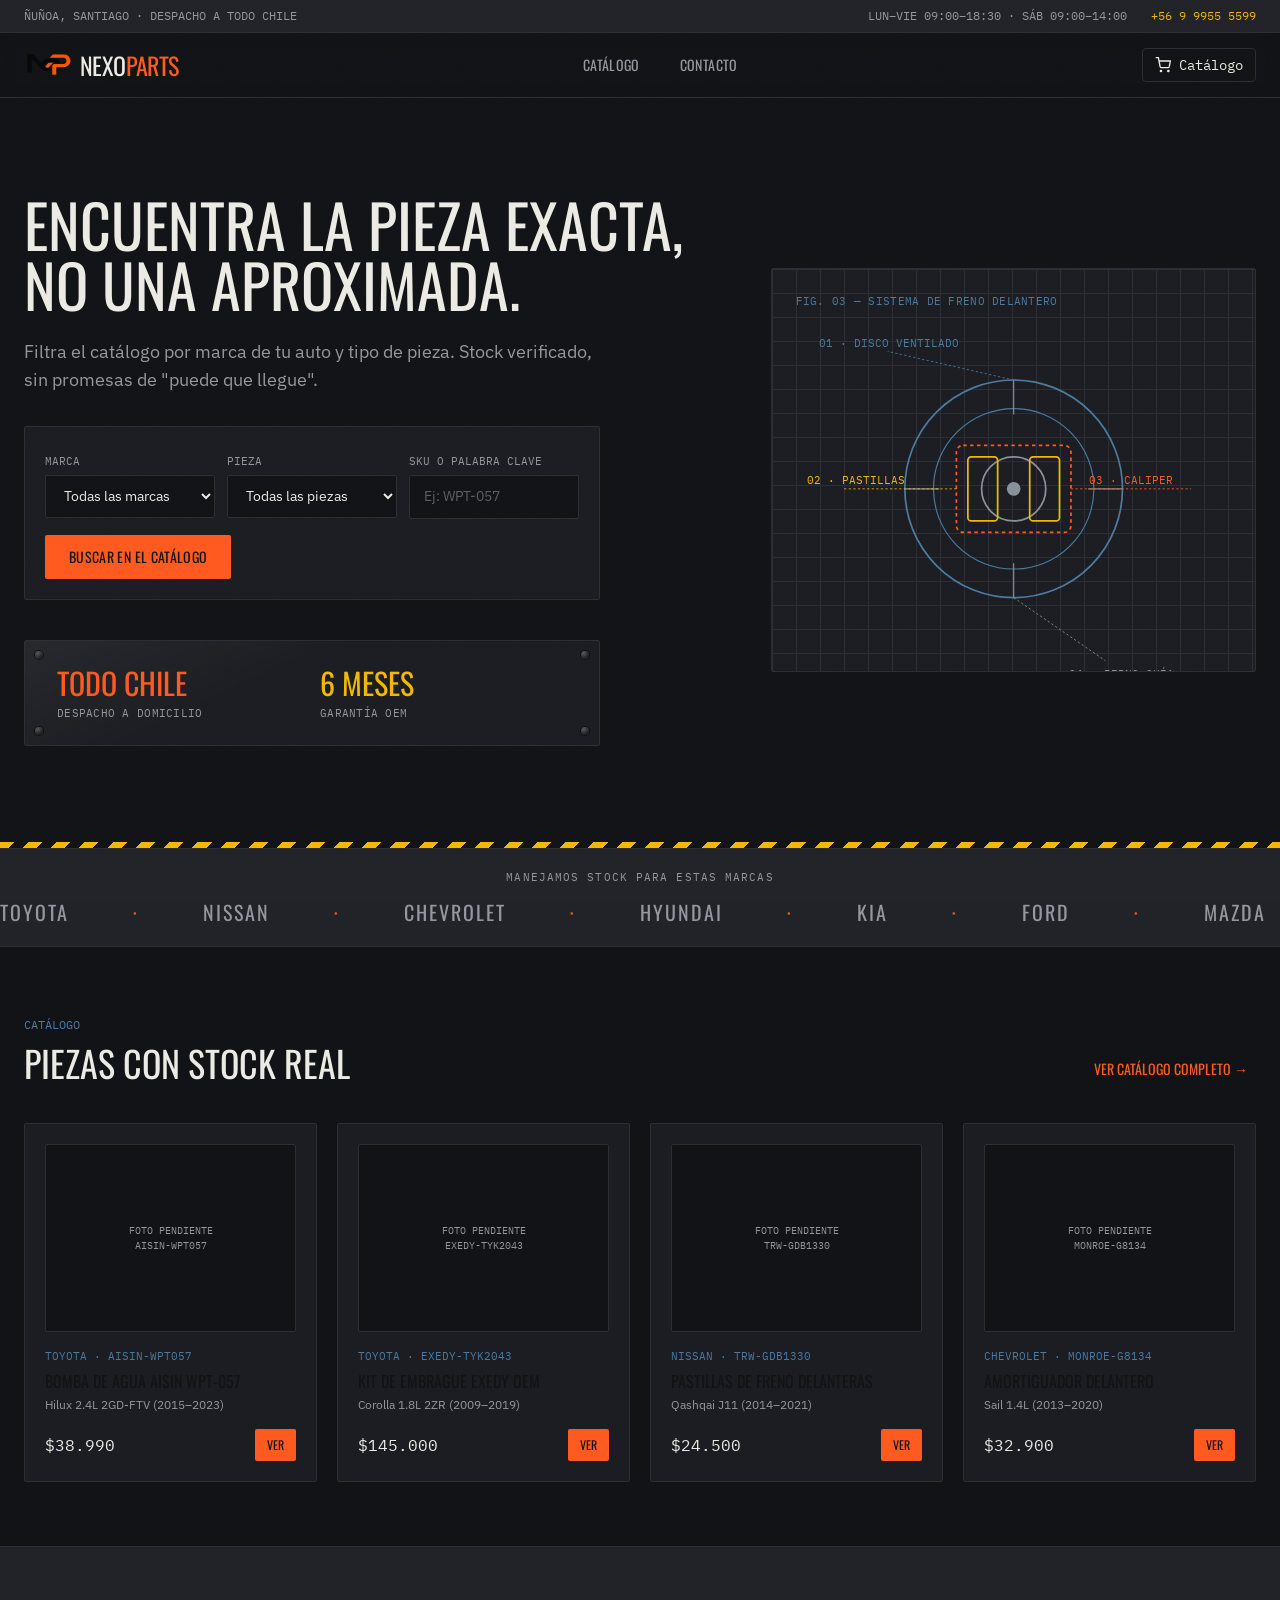
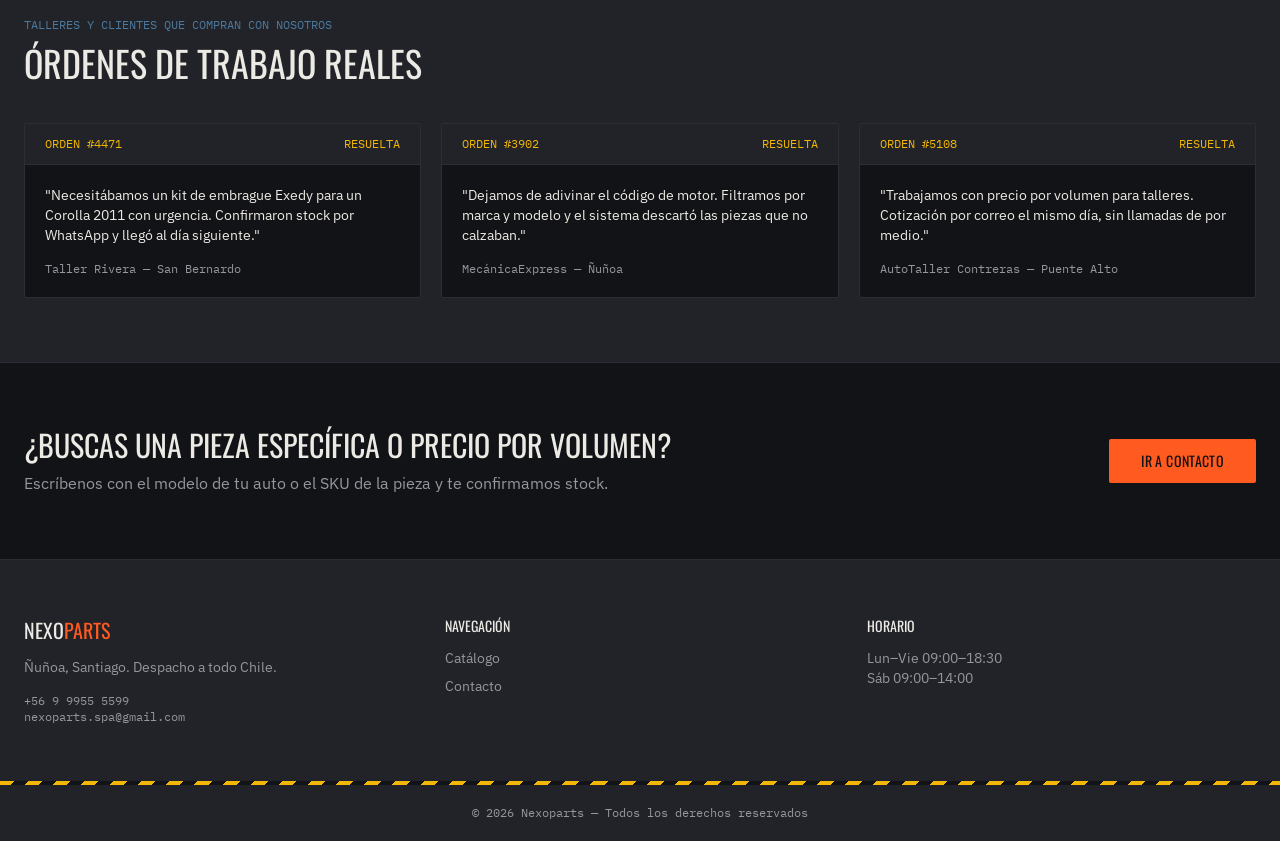
==== commit c82b1472: "Add files via upload" ====
--- a/index.html
+++ b/index.html
@@ -8,7 +8,7 @@
 <link rel="preconnect" href="https://fonts.gstatic.com" crossorigin>
 <link href="https://fonts.googleapis.com/css2?family=Oswald:wght@400;500;600;700&family=IBM+Plex+Sans:wght@400;500;600;700&family=IBM+Plex+Mono:wght@400;500;600&display=swap" rel="stylesheet">
 <link rel="stylesheet" href="styles.css">
-<link rel="icon" type="image/svg+xml" href="images/logo.svg">
+<link rel="icon" type="image/png" href="images/logo.png">
 </head>
 <body class="font-body bg-base text-ink antialiased">
 <div class="grain"></div>
@@ -29,7 +29,7 @@
 <header class="sticky top-0 z-50 bg-base/95 backdrop-blur border-b border-line">
   <div class="max-w-7xl mx-auto px-6 h-16 flex items-center justify-between">
     <a href="index.html" class="flex items-center gap-2">
-      <img src="images/logo.svg" alt="Nexoparts" class="h-8 w-auto">
+      <img src="images/logo.png" alt="Nexoparts" class="h-8 w-auto">
       <span class="font-display font-700 text-2xl tracking-tight text-ink">NEXO<span class="text-orange">PARTS</span></span>
     </a>
     <nav class="hidden md:flex items-center gap-8 font-display uppercase text-sm tracking-wide text-mute">
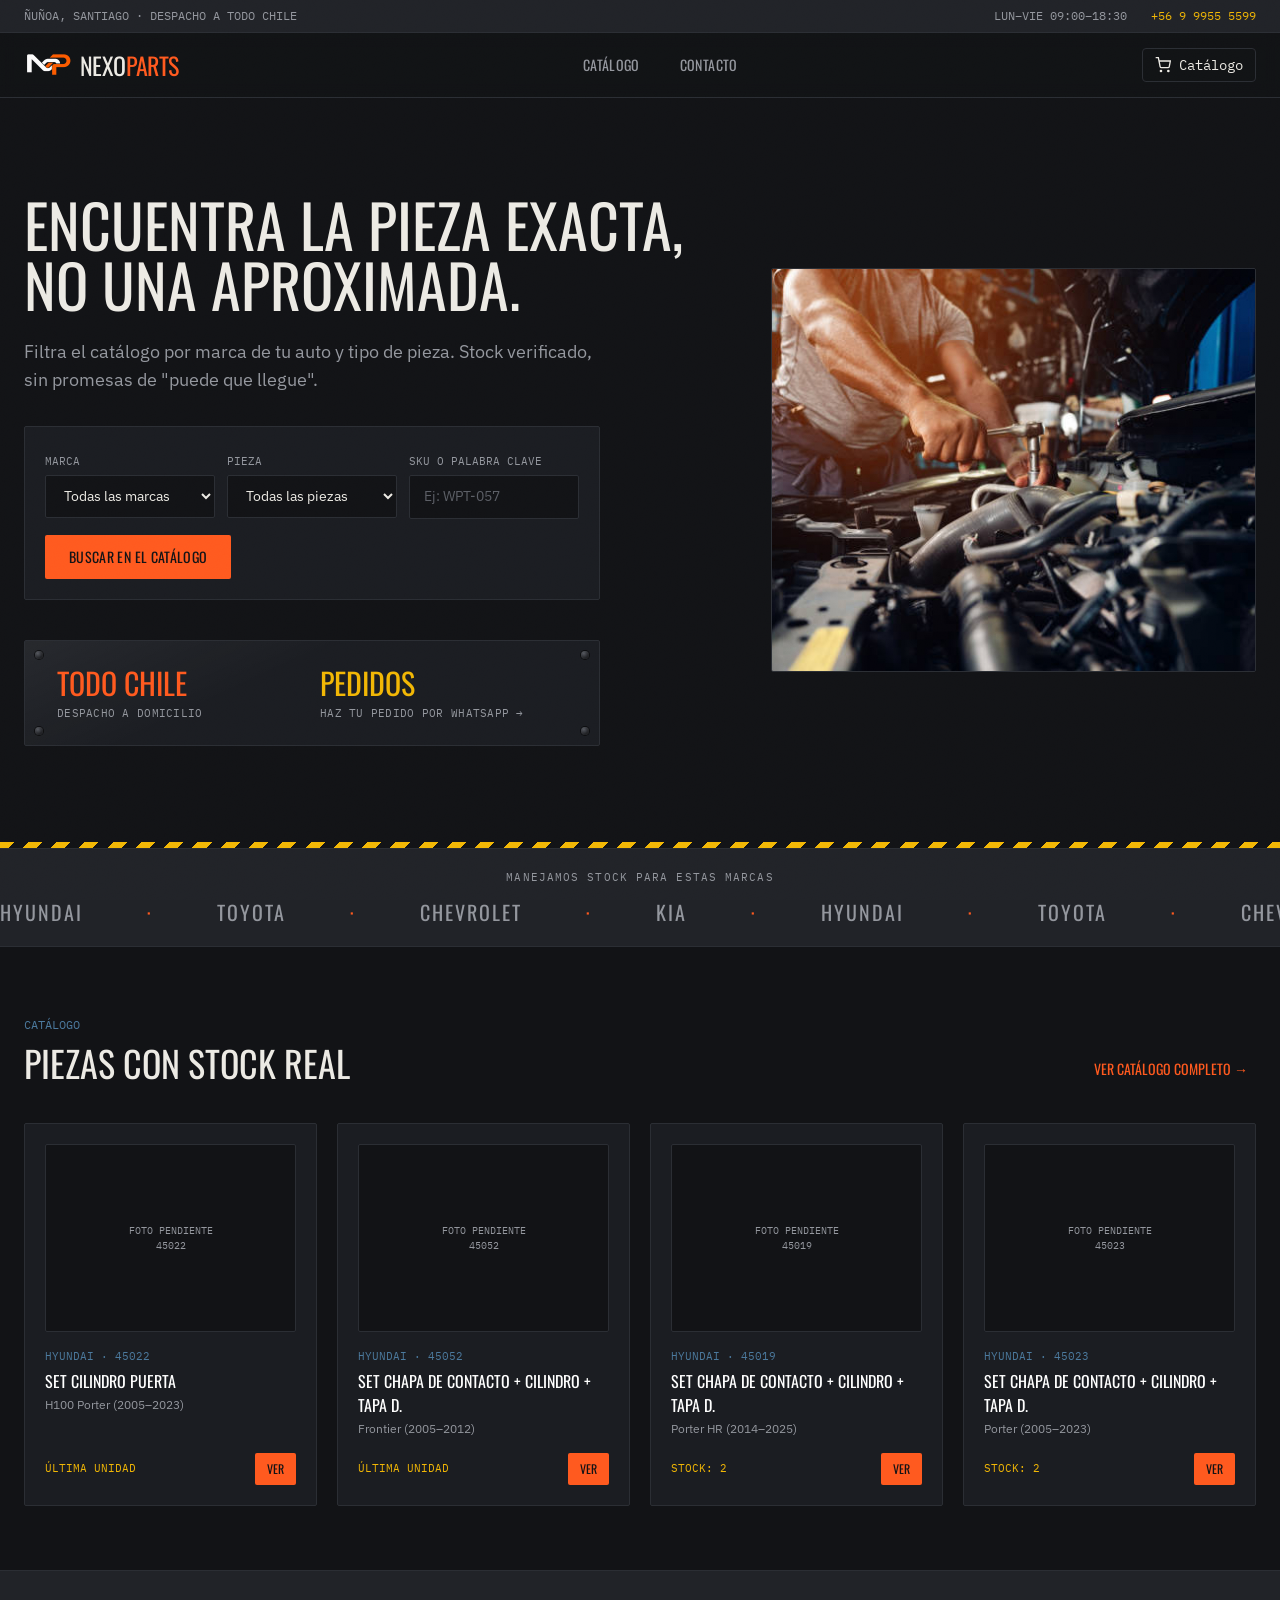
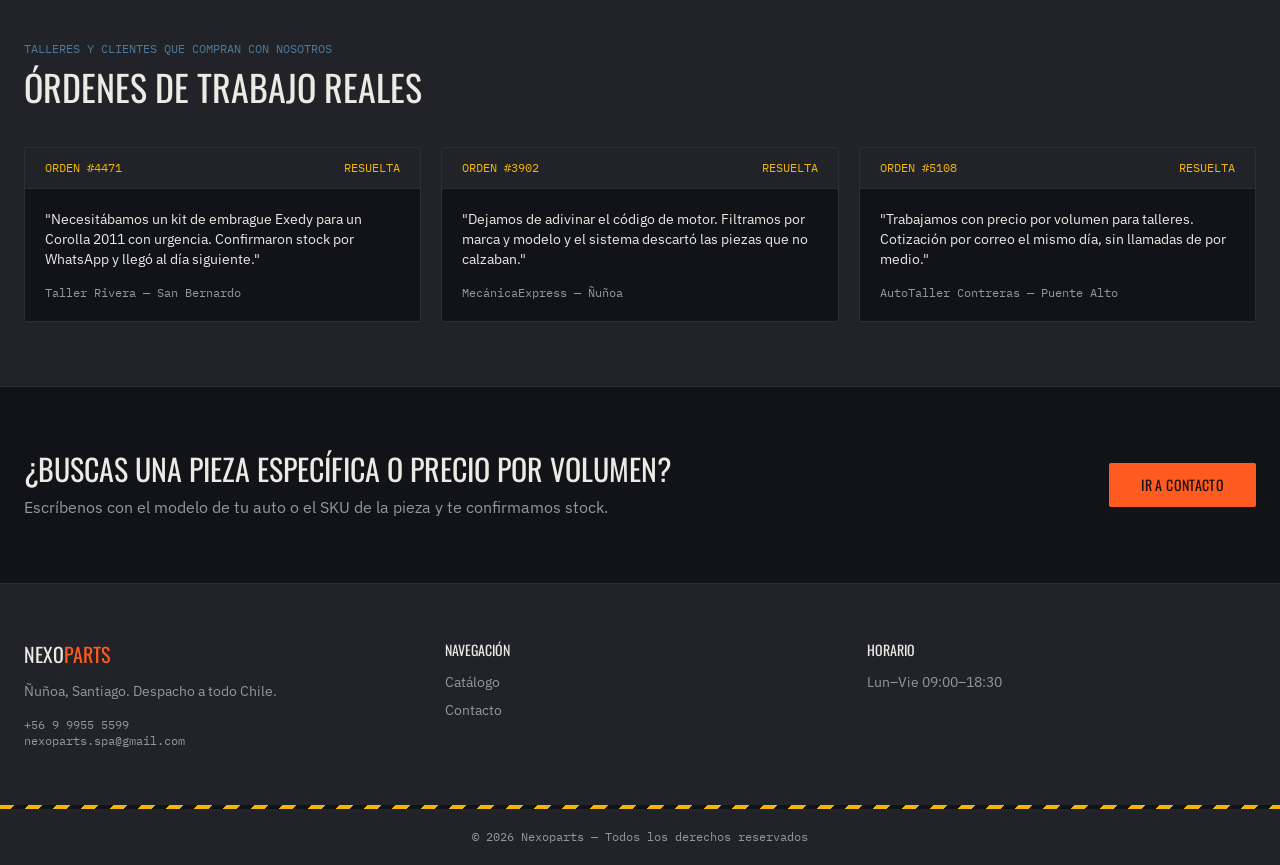
==== commit 9ca9a6c9: "Add files via upload" ====
--- a/index.html
+++ b/index.html
@@ -19,7 +19,7 @@
   <div class="max-w-7xl mx-auto px-6 py-2 flex items-center justify-between text-mute font-mono">
     <span>ÑUÑOA, SANTIAGO · DESPACHO A TODO CHILE</span>
     <div class="flex items-center gap-6">
-      <span>LUN–VIE 09:00–18:30 · SÁB 09:00–14:00</span>
+      <span>LUN–VIE 09:00–18:30</span>
       <a href="tel:+56999555599" class="text-hazard hover:text-orange">+56 9 9955 5599</a>
     </div>
   </div>
@@ -96,10 +96,10 @@
           <p class="font-display text-2xl sm:text-3xl text-orange">TODO CHILE</p>
           <p class="font-mono text-[11px] text-mute uppercase tracking-wide mt-1">Despacho a domicilio</p>
         </div>
-        <div>
-          <p class="font-display text-2xl sm:text-3xl text-hazard">6 MESES</p>
-          <p class="font-mono text-[11px] text-mute uppercase tracking-wide mt-1">Garantía OEM</p>
-        </div>
+        <a href="https://wa.me/56999555599" target="_blank" rel="noopener" class="block glow-hover rounded-sm -m-2 p-2">
+          <p class="font-display text-2xl sm:text-3xl text-hazard">PEDIDOS</p>
+          <p class="font-mono text-[11px] text-mute uppercase tracking-wide mt-1">Haz tu pedido por WhatsApp →</p>
+        </a>
       </div>
     </div>
 
@@ -245,7 +245,7 @@
     </div>
     <div>
       <p class="font-display uppercase text-sm text-ink mb-3">Horario</p>
-      <p class="text-sm text-mute">Lun–Vie 09:00–18:30<br>Sáb 09:00–14:00</p>
+      <p class="text-sm text-mute">Lun–Vie 09:00–18:30</p>
     </div>
   </div>
   <div class="hazard-strip h-1"></div>
@@ -281,20 +281,20 @@
 
   // Featured products (first 4)
   const featuredGrid = document.getElementById('featuredGrid');
-  const fmt = n => n.toLocaleString('es-CL');
   NEXOPARTS_PRODUCTS.slice(0, 4).forEach(p => {
     featuredGrid.insertAdjacentHTML('beforeend', `
       <div class="part-card bg-surface border border-line rounded-sm p-5 flex flex-col">
         <div class="aspect-[4/3] bg-base rounded-sm border border-line mb-4 flex items-center justify-center overflow-hidden">
           <img src="${p.img}" alt="${p.name}" class="w-full h-full object-cover"
+               onmouseenter="this.src='${p.img2}'" onmouseleave="this.src='${p.img}'"
                onerror="this.style.display='none'; this.nextElementSibling.style.display='flex';">
           <div style="display:none" class="w-full h-full items-center justify-center text-mute font-mono text-[10px] uppercase text-center px-2">Foto pendiente<br>${p.sku}</div>
         </div>
         <span class="font-mono text-[11px] text-steel">${p.brand.toUpperCase()} · ${p.sku}</span>
-        <h3 class="font-display uppercase text-base mt-1">${p.name}</h3>
+        <h3 class="font-display uppercase text-base mt-1 text-white">${p.name}</h3>
         <p class="text-mute text-xs mt-1">${p.fits}</p>
         <div class="mt-auto pt-4 flex items-center justify-between">
-          <span class="font-mono text-ink">$${fmt(p.price)}</span>
+          <span class="font-mono text-[11px] text-hazard uppercase">${p.stock === 1 ? 'Última unidad' : 'Stock: ' + p.stock}</span>
           <a href="catalogo.html" class="btn-primary bg-orange text-base font-display uppercase text-xs font-600 px-3 py-2 rounded-sm">Ver</a>
         </div>
       </div>
--- a/styles.css
+++ b/styles.css
@@ -1 +1 @@
-*,:after,:before{--tw-border-spacing-x:0;--tw-border-spacing-y:0;--tw-translate-x:0;--tw-translate-y:0;--tw-rotate:0;--tw-skew-x:0;--tw-skew-y:0;--tw-scale-x:1;--tw-scale-y:1;--tw-pan-x: ;--tw-pan-y: ;--tw-pinch-zoom: ;--tw-scroll-snap-strictness:proximity;--tw-gradient-from-position: ;--tw-gradient-via-position: ;--tw-gradient-to-position: ;--tw-ordinal: ;--tw-slashed-zero: ;--tw-numeric-figure: ;--tw-numeric-spacing: ;--tw-numeric-fraction: ;--tw-ring-inset: ;--tw-ring-offset-width:0px;--tw-ring-offset-color:#fff;--tw-ring-color:rgba(59,130,246,.5);--tw-ring-offset-shadow:0 0 #0000;--tw-ring-shadow:0 0 #0000;--tw-shadow:0 0 #0000;--tw-shadow-colored:0 0 #0000;--tw-blur: ;--tw-brightness: ;--tw-contrast: ;--tw-grayscale: ;--tw-hue-rotate: ;--tw-invert: ;--tw-saturate: ;--tw-sepia: ;--tw-drop-shadow: ;--tw-backdrop-blur: ;--tw-backdrop-brightness: ;--tw-backdrop-contrast: ;--tw-backdrop-grayscale: ;--tw-backdrop-hue-rotate: ;--tw-backdrop-invert: ;--tw-backdrop-opacity: ;--tw-backdrop-saturate: ;--tw-backdrop-sepia: ;--tw-contain-size: ;--tw-contain-layout: ;--tw-contain-paint: ;--tw-contain-style: }::backdrop{--tw-border-spacing-x:0;--tw-border-spacing-y:0;--tw-translate-x:0;--tw-translate-y:0;--tw-rotate:0;--tw-skew-x:0;--tw-skew-y:0;--tw-scale-x:1;--tw-scale-y:1;--tw-pan-x: ;--tw-pan-y: ;--tw-pinch-zoom: ;--tw-scroll-snap-strictness:proximity;--tw-gradient-from-position: ;--tw-gradient-via-position: ;--tw-gradient-to-position: ;--tw-ordinal: ;--tw-slashed-zero: ;--tw-numeric-figure: ;--tw-numeric-spacing: ;--tw-numeric-fraction: ;--tw-ring-inset: ;--tw-ring-offset-width:0px;--tw-ring-offset-color:#fff;--tw-ring-color:rgba(59,130,246,.5);--tw-ring-offset-shadow:0 0 #0000;--tw-ring-shadow:0 0 #0000;--tw-shadow:0 0 #0000;--tw-shadow-colored:0 0 #0000;--tw-blur: ;--tw-brightness: ;--tw-contrast: ;--tw-grayscale: ;--tw-hue-rotate: ;--tw-invert: ;--tw-saturate: ;--tw-sepia: ;--tw-drop-shadow: ;--tw-backdrop-blur: ;--tw-backdrop-brightness: ;--tw-backdrop-contrast: ;--tw-backdrop-grayscale: ;--tw-backdrop-hue-rotate: ;--tw-backdrop-invert: ;--tw-backdrop-opacity: ;--tw-backdrop-saturate: ;--tw-backdrop-sepia: ;--tw-contain-size: ;--tw-contain-layout: ;--tw-contain-paint: ;--tw-contain-style: }/*! tailwindcss v3.4.19 | MIT License | https://tailwindcss.com*/*,:after,:before{box-sizing:border-box;border:0 solid #e5e7eb}:after,:before{--tw-content:""}:host,html{line-height:1.5;-webkit-text-size-adjust:100%;-moz-tab-size:4;-o-tab-size:4;tab-size:4;font-family:ui-sans-serif,system-ui,sans-serif,Apple Color Emoji,Segoe UI Emoji,Segoe UI Symbol,Noto Color Emoji;font-feature-settings:normal;font-variation-settings:normal;-webkit-tap-highlight-color:transparent}body{margin:0;line-height:inherit}hr{height:0;color:inherit;border-top-width:1px}abbr:where([title]){-webkit-text-decoration:underline dotted;text-decoration:underline dotted}h1,h2,h3,h4,h5,h6{font-size:inherit;font-weight:inherit}a{color:inherit;text-decoration:inherit}b,strong{font-weight:bolder}code,kbd,pre,samp{font-family:IBM Plex Mono,monospace;font-feature-settings:normal;font-variation-settings:normal;font-size:1em}small{font-size:80%}sub,sup{font-size:75%;line-height:0;position:relative;vertical-align:baseline}sub{bottom:-.25em}sup{top:-.5em}table{text-indent:0;border-color:inherit;border-collapse:collapse}button,input,optgroup,select,textarea{font-family:inherit;font-feature-settings:inherit;font-variation-settings:inherit;font-size:100%;font-weight:inherit;line-height:inherit;letter-spacing:inherit;color:inherit;margin:0;padding:0}button,select{text-transform:none}button,input:where([type=button]),input:where([type=reset]),input:where([type=submit]){-webkit-appearance:button;background-color:transparent;background-image:none}:-moz-focusring{outline:auto}:-moz-ui-invalid{box-shadow:none}progress{vertical-align:baseline}::-webkit-inner-spin-button,::-webkit-outer-spin-button{height:auto}[type=search]{-webkit-appearance:textfield;outline-offset:-2px}::-webkit-search-decoration{-webkit-appearance:none}::-webkit-file-upload-button{-webkit-appearance:button;font:inherit}summary{display:list-item}blockquote,dd,dl,figure,h1,h2,h3,h4,h5,h6,hr,p,pre{margin:0}fieldset{margin:0}fieldset,legend{padding:0}menu,ol,ul{list-style:none;margin:0;padding:0}dialog{padding:0}textarea{resize:vertical}input::-moz-placeholder,textarea::-moz-placeholder{opacity:1;color:#9ca3af}input::placeholder,textarea::placeholder{opacity:1;color:#9ca3af}[role=button],button{cursor:pointer}:disabled{cursor:default}audio,canvas,embed,iframe,img,object,svg,video{display:block;vertical-align:middle}img,video{max-width:100%;height:auto}[hidden]:where(:not([hidden=until-found])){display:none}.relative{position:relative}.sticky{position:sticky}.top-0{top:0}.z-50{z-index:50}.mx-auto{margin-left:auto;margin-right:auto}.mb-10{margin-bottom:2.5rem}.mb-2{margin-bottom:.5rem}.mb-3{margin-bottom:.75rem}.mb-4{margin-bottom:1rem}.mb-8{margin-bottom:2rem}.mt-1{margin-top:.25rem}.mt-10{margin-top:2.5rem}.mt-2{margin-top:.5rem}.mt-3{margin-top:.75rem}.mt-4{margin-top:1rem}.mt-5{margin-top:1.25rem}.mt-6{margin-top:1.5rem}.mt-8{margin-top:2rem}.mt-auto{margin-top:auto}.block{display:block}.inline-block{display:inline-block}.flex{display:flex}.inline-flex{display:inline-flex}.grid{display:grid}.hidden{display:none}.aspect-\[4\/3\]{aspect-ratio:4/3}.h-1{height:.25rem}.h-1\.5{height:.375rem}.h-16{height:4rem}.h-8{height:2rem}.h-auto{height:auto}.h-full{height:100%}.w-auto{width:auto}.w-full{width:100%}.max-w-7xl{max-width:80rem}.max-w-xl{max-width:36rem}.max-w-xs{max-width:20rem}.grid-cols-1{grid-template-columns:repeat(1,minmax(0,1fr))}.grid-cols-2{grid-template-columns:repeat(2,minmax(0,1fr))}.flex-col{flex-direction:column}.items-start{align-items:flex-start}.items-end{align-items:flex-end}.items-center{align-items:center}.justify-center{justify-content:center}.justify-between{justify-content:space-between}.gap-10{gap:2.5rem}.gap-12{gap:3rem}.gap-16{gap:4rem}.gap-2{gap:.5rem}.gap-3{gap:.75rem}.gap-4{gap:1rem}.gap-5{gap:1.25rem}.gap-6{gap:1.5rem}.gap-8{gap:2rem}.space-y-2>:not([hidden])~:not([hidden]){--tw-space-y-reverse:0;margin-top:calc(.5rem*(1 - var(--tw-space-y-reverse)));margin-bottom:calc(.5rem*var(--tw-space-y-reverse))}.space-y-4>:not([hidden])~:not([hidden]){--tw-space-y-reverse:0;margin-top:calc(1rem*(1 - var(--tw-space-y-reverse)));margin-bottom:calc(1rem*var(--tw-space-y-reverse))}.overflow-hidden{overflow:hidden}.whitespace-nowrap{white-space:nowrap}.rounded{border-radius:.25rem}.rounded-sm{border-radius:.125rem}.border{border-width:1px}.border-b{border-bottom-width:1px}.border-t{border-top-width:1px}.border-line{--tw-border-opacity:1;border-color:rgb(43 46 52/var(--tw-border-opacity,1))}.bg-base{--tw-bg-opacity:1;background-color:rgb(18 19 22/var(--tw-bg-opacity,1))}.bg-base\/95{background-color:rgba(18,19,22,.95)}.bg-hazard{--tw-bg-opacity:1;background-color:rgb(242 183 5/var(--tw-bg-opacity,1))}.bg-orange{--tw-bg-opacity:1;background-color:rgb(255 90 31/var(--tw-bg-opacity,1))}.bg-surface{--tw-bg-opacity:1;background-color:rgb(27 29 34/var(--tw-bg-opacity,1))}.bg-surface2{--tw-bg-opacity:1;background-color:rgb(33 35 40/var(--tw-bg-opacity,1))}.object-cover{-o-object-fit:cover;object-fit:cover}.p-1{padding:.25rem}.p-4{padding:1rem}.p-5{padding:1.25rem}.p-6{padding:1.5rem}.px-1{padding-left:.25rem;padding-right:.25rem}.px-2{padding-left:.5rem;padding-right:.5rem}.px-3{padding-left:.75rem;padding-right:.75rem}.px-4{padding-left:1rem;padding-right:1rem}.px-5{padding-left:1.25rem;padding-right:1.25rem}.px-6{padding-left:1.5rem;padding-right:1.5rem}.px-8{padding-left:2rem;padding-right:2rem}.py-1{padding-top:.25rem;padding-bottom:.25rem}.py-1\.5{padding-top:.375rem;padding-bottom:.375rem}.py-10{padding-top:2.5rem;padding-bottom:2.5rem}.py-14{padding-top:3.5rem;padding-bottom:3.5rem}.py-16{padding-top:4rem;padding-bottom:4rem}.py-2{padding-top:.5rem;padding-bottom:.5rem}.py-2\.5{padding-top:.625rem;padding-bottom:.625rem}.py-3{padding-top:.75rem;padding-bottom:.75rem}.py-5{padding-top:1.25rem;padding-bottom:1.25rem}.py-6{padding-top:1.5rem;padding-bottom:1.5rem}.pr-16{padding-right:4rem}.pt-4{padding-top:1rem}.text-center{text-align:center}.font-body{font-family:IBM Plex Sans,sans-serif}.font-display{font-family:Oswald,sans-serif}.font-mono{font-family:IBM Plex Mono,monospace}.text-2xl{font-size:1.5rem;line-height:2rem}.text-3xl{font-size:1.875rem;line-height:2.25rem}.text-4xl{font-size:2.25rem;line-height:2.5rem}.text-\[10px\]{font-size:10px}.text-\[11px\]{font-size:11px}.text-base{font-size:1rem;line-height:1.5rem}.text-lg{font-size:1.125rem;line-height:1.75rem}.text-sm{font-size:.875rem;line-height:1.25rem}.text-xl{font-size:1.25rem;line-height:1.75rem}.text-xs{font-size:.75rem;line-height:1rem}.uppercase{text-transform:uppercase}.leading-\[0\.95\]{line-height:.95}.leading-tight{line-height:1.25}.tracking-tight{letter-spacing:-.025em}.tracking-wide{letter-spacing:.025em}.tracking-widest{letter-spacing:.1em}.text-base{--tw-text-opacity:1;color:rgb(18 19 22/var(--tw-text-opacity,1))}.text-hazard{--tw-text-opacity:1;color:rgb(242 183 5/var(--tw-text-opacity,1))}.text-ink{--tw-text-opacity:1;color:rgb(236 234 228/var(--tw-text-opacity,1))}.text-mute{--tw-text-opacity:1;color:rgb(148 151 158/var(--tw-text-opacity,1))}.text-orange{--tw-text-opacity:1;color:rgb(255 90 31/var(--tw-text-opacity,1))}.text-steel{--tw-text-opacity:1;color:rgb(76 122 158/var(--tw-text-opacity,1))}.antialiased{-webkit-font-smoothing:antialiased;-moz-osx-font-smoothing:grayscale}.filter{filter:var(--tw-blur) var(--tw-brightness) var(--tw-contrast) var(--tw-grayscale) var(--tw-hue-rotate) var(--tw-invert) var(--tw-saturate) var(--tw-sepia) var(--tw-drop-shadow)}.backdrop-blur{--tw-backdrop-blur:blur(8px);-webkit-backdrop-filter:var(--tw-backdrop-blur) var(--tw-backdrop-brightness) var(--tw-backdrop-contrast) var(--tw-backdrop-grayscale) var(--tw-backdrop-hue-rotate) var(--tw-backdrop-invert) var(--tw-backdrop-opacity) var(--tw-backdrop-saturate) var(--tw-backdrop-sepia);backdrop-filter:var(--tw-backdrop-blur) var(--tw-backdrop-brightness) var(--tw-backdrop-contrast) var(--tw-backdrop-grayscale) var(--tw-backdrop-hue-rotate) var(--tw-backdrop-invert) var(--tw-backdrop-opacity) var(--tw-backdrop-saturate) var(--tw-backdrop-sepia)}:root{scroll-behavior:smooth}*{-webkit-tap-highlight-color:transparent}body{background-color:#121316}.grain{position:fixed;inset:0;pointer-events:none;z-index:60;opacity:.035;mix-blend-mode:overlay;background-image:url("data:image/svg+xml;charset=utf-8,%3Csvg xmlns='http://www.w3.org/2000/svg' width='120' height='120'%3E%3Cfilter id='a'%3E%3CfeTurbulence baseFrequency='.9' numOctaves='2' stitchTiles='stitch' type='fractalNoise'/%3E%3C/filter%3E%3Crect width='100%25' height='100%25' filter='url(%23a)'/%3E%3C/svg%3E")}.hazard-strip{background-image:repeating-linear-gradient(135deg,#f2b705,#f2b705 10px,#121316 0,#121316 20px)}.plate{position:relative;background:linear-gradient(155deg,hsla(0,0%,100%,.05),hsla(0,0%,100%,0) 40%),linear-gradient(#1b1d22,#1b1d22);border:1px solid #2b2e34}.plate .rivet-bl,.plate .rivet-br,.plate .rivet-tl,.plate .rivet-tr{content:"";position:absolute;width:8px;height:8px;border-radius:9999px;background:radial-gradient(circle at 35% 30%,#55585f,#17181b 70%);box-shadow:0 0 0 1px rgba(0,0,0,.6),inset 0 0 2px hsla(0,0%,100%,.15)}.plate .rivet-tl{top:10px;left:10px}.plate .rivet-tr{top:10px;right:10px}.plate .rivet-bl{bottom:10px;left:10px}.plate .rivet-br{bottom:10px;right:10px}.part-card{transition:transform .25s ease,box-shadow .25s ease,border-color .25s ease,background-color .25s ease}.part-card:hover{transform:translateY(-4px);background-color:#212328;box-shadow:0 18px 40px -18px rgba(0,0,0,.6),inset 0 0 0 1px #ff5a1f,0 0 32px -8px rgba(255,90,31,.25);border-color:#ff5a1f}.btn-primary{transition:transform .15s ease,box-shadow .15s ease,filter .15s ease}.btn-primary:hover{transform:translateY(-2px);box-shadow:0 10px 24px -8px rgba(255,90,31,.55);filter:brightness(1.08)}.btn-primary:active{transform:translateY(0)}.glow-hover{transition:background-color .2s ease,box-shadow .2s ease,color .2s ease}.glow-hover:hover{background-color:hsla(0,0%,100%,.045);box-shadow:inset 0 0 0 1px rgba(255,90,31,.35),0 0 24px -6px rgba(255,90,31,.2)}.link-underline{position:relative;transition:color .2s ease}.link-underline:after{content:"";position:absolute;left:0;bottom:-3px;height:1px;width:0;background:#ff5a1f;transition:width .2s ease}.link-underline:hover:after{width:100%}.link-underline:hover{text-shadow:0 0 18px rgba(255,90,31,.35)}.marquee-wrap{overflow:hidden}.marquee-track{display:flex;width:-moz-max-content;width:max-content;animation:scrollx 30s linear infinite}.marquee-wrap:hover .marquee-track{animation-play-state:paused}@keyframes scrollx{0%{transform:translateX(0)}to{transform:translateX(-50%)}}.vin-input{caret-color:#ff5a1f}.vin-input::-moz-placeholder{color:#5c5f66}.vin-input::placeholder{color:#5c5f66}a:focus-visible,button:focus-visible,input:focus-visible,select:focus-visible{outline:2px solid #ff5a1f;outline-offset:2px}@media (prefers-reduced-motion:reduce){.marquee-track{animation:none}.btn-primary,.part-card{transition:none}}.spotlight{position:fixed;inset:0;z-index:5;pointer-events:none;opacity:0;transition:opacity .4s ease;background:radial-gradient(650px circle at var(--x,50%) var(--y,50%),rgba(255,90,31,.09),rgba(76,122,158,.05) 35%,transparent 60%);mix-blend-mode:screen}.blueprint-grid{background-image:linear-gradient(#2b2e34 1px,transparent 0),linear-gradient(90deg,#2b2e34 1px,transparent 0);background-size:24px 24px}.field{width:100%;background-color:#121316;border:1px solid #2b2e34;border-radius:2px;padding:.65rem .9rem;font-size:.875rem;color:#eceae4;transition:border-color .2s ease,box-shadow .2s ease}.field:focus{border-color:#ff5a1f;outline:none;box-shadow:0 0 0 3px rgba(255,90,31,.15)}.field::-moz-placeholder{color:#5c5f66}.field::placeholder{color:#5c5f66}.hover\:text-ink:hover{--tw-text-opacity:1;color:rgb(236 234 228/var(--tw-text-opacity,1))}.hover\:text-orange:hover{--tw-text-opacity:1;color:rgb(255 90 31/var(--tw-text-opacity,1))}@media (min-width:640px){.sm\:col-span-2{grid-column:span 2/span 2}.sm\:block{display:block}.sm\:flex{display:flex}.sm\:w-auto{width:auto}.sm\:grid-cols-2{grid-template-columns:repeat(2,minmax(0,1fr))}.sm\:grid-cols-3{grid-template-columns:repeat(3,minmax(0,1fr))}.sm\:grid-cols-4{grid-template-columns:repeat(4,minmax(0,1fr))}.sm\:flex-row{flex-direction:row}.sm\:items-end{align-items:flex-end}.sm\:justify-between{justify-content:space-between}.sm\:p-5{padding:1.25rem}.sm\:p-8{padding:2rem}.sm\:text-3xl{font-size:1.875rem;line-height:2.25rem}.sm\:text-4xl{font-size:2.25rem;line-height:2.5rem}.sm\:text-5xl{font-size:3rem;line-height:1}.sm\:text-lg{font-size:1.125rem;line-height:1.75rem}.sm\:text-xl{font-size:1.25rem;line-height:1.75rem}}@media (min-width:768px){.md\:flex{display:flex}.md\:hidden{display:none}.md\:grid-cols-3{grid-template-columns:repeat(3,minmax(0,1fr))}.md\:py-24{padding-top:6rem;padding-bottom:6rem}}@media (min-width:1024px){.lg\:col-span-5{grid-column:span 5/span 5}.lg\:col-span-7{grid-column:span 7/span 7}.lg\:aspect-\[6\/5\]{aspect-ratio:6/5}.lg\:grid-cols-12{grid-template-columns:repeat(12,minmax(0,1fr))}.lg\:grid-cols-4{grid-template-columns:repeat(4,minmax(0,1fr))}.lg\:text-6xl{font-size:3.75rem;line-height:1}}+*,:after,:before{--tw-border-spacing-x:0;--tw-border-spacing-y:0;--tw-translate-x:0;--tw-translate-y:0;--tw-rotate:0;--tw-skew-x:0;--tw-skew-y:0;--tw-scale-x:1;--tw-scale-y:1;--tw-pan-x: ;--tw-pan-y: ;--tw-pinch-zoom: ;--tw-scroll-snap-strictness:proximity;--tw-gradient-from-position: ;--tw-gradient-via-position: ;--tw-gradient-to-position: ;--tw-ordinal: ;--tw-slashed-zero: ;--tw-numeric-figure: ;--tw-numeric-spacing: ;--tw-numeric-fraction: ;--tw-ring-inset: ;--tw-ring-offset-width:0px;--tw-ring-offset-color:#fff;--tw-ring-color:rgba(59,130,246,.5);--tw-ring-offset-shadow:0 0 #0000;--tw-ring-shadow:0 0 #0000;--tw-shadow:0 0 #0000;--tw-shadow-colored:0 0 #0000;--tw-blur: ;--tw-brightness: ;--tw-contrast: ;--tw-grayscale: ;--tw-hue-rotate: ;--tw-invert: ;--tw-saturate: ;--tw-sepia: ;--tw-drop-shadow: ;--tw-backdrop-blur: ;--tw-backdrop-brightness: ;--tw-backdrop-contrast: ;--tw-backdrop-grayscale: ;--tw-backdrop-hue-rotate: ;--tw-backdrop-invert: ;--tw-backdrop-opacity: ;--tw-backdrop-saturate: ;--tw-backdrop-sepia: ;--tw-contain-size: ;--tw-contain-layout: ;--tw-contain-paint: ;--tw-contain-style: }::backdrop{--tw-border-spacing-x:0;--tw-border-spacing-y:0;--tw-translate-x:0;--tw-translate-y:0;--tw-rotate:0;--tw-skew-x:0;--tw-skew-y:0;--tw-scale-x:1;--tw-scale-y:1;--tw-pan-x: ;--tw-pan-y: ;--tw-pinch-zoom: ;--tw-scroll-snap-strictness:proximity;--tw-gradient-from-position: ;--tw-gradient-via-position: ;--tw-gradient-to-position: ;--tw-ordinal: ;--tw-slashed-zero: ;--tw-numeric-figure: ;--tw-numeric-spacing: ;--tw-numeric-fraction: ;--tw-ring-inset: ;--tw-ring-offset-width:0px;--tw-ring-offset-color:#fff;--tw-ring-color:rgba(59,130,246,.5);--tw-ring-offset-shadow:0 0 #0000;--tw-ring-shadow:0 0 #0000;--tw-shadow:0 0 #0000;--tw-shadow-colored:0 0 #0000;--tw-blur: ;--tw-brightness: ;--tw-contrast: ;--tw-grayscale: ;--tw-hue-rotate: ;--tw-invert: ;--tw-saturate: ;--tw-sepia: ;--tw-drop-shadow: ;--tw-backdrop-blur: ;--tw-backdrop-brightness: ;--tw-backdrop-contrast: ;--tw-backdrop-grayscale: ;--tw-backdrop-hue-rotate: ;--tw-backdrop-invert: ;--tw-backdrop-opacity: ;--tw-backdrop-saturate: ;--tw-backdrop-sepia: ;--tw-contain-size: ;--tw-contain-layout: ;--tw-contain-paint: ;--tw-contain-style: }/*! tailwindcss v3.4.19 | MIT License | https://tailwindcss.com*/*,:after,:before{box-sizing:border-box;border:0 solid #e5e7eb}:after,:before{--tw-content:""}:host,html{line-height:1.5;-webkit-text-size-adjust:100%;-moz-tab-size:4;-o-tab-size:4;tab-size:4;font-family:ui-sans-serif,system-ui,sans-serif,Apple Color Emoji,Segoe UI Emoji,Segoe UI Symbol,Noto Color Emoji;font-feature-settings:normal;font-variation-settings:normal;-webkit-tap-highlight-color:transparent}body{margin:0;line-height:inherit}hr{height:0;color:inherit;border-top-width:1px}abbr:where([title]){-webkit-text-decoration:underline dotted;text-decoration:underline dotted}h1,h2,h3,h4,h5,h6{font-size:inherit;font-weight:inherit}a{color:inherit;text-decoration:inherit}b,strong{font-weight:bolder}code,kbd,pre,samp{font-family:IBM Plex Mono,monospace;font-feature-settings:normal;font-variation-settings:normal;font-size:1em}small{font-size:80%}sub,sup{font-size:75%;line-height:0;position:relative;vertical-align:baseline}sub{bottom:-.25em}sup{top:-.5em}table{text-indent:0;border-color:inherit;border-collapse:collapse}button,input,optgroup,select,textarea{font-family:inherit;font-feature-settings:inherit;font-variation-settings:inherit;font-size:100%;font-weight:inherit;line-height:inherit;letter-spacing:inherit;color:inherit;margin:0;padding:0}button,select{text-transform:none}button,input:where([type=button]),input:where([type=reset]),input:where([type=submit]){-webkit-appearance:button;background-color:transparent;background-image:none}:-moz-focusring{outline:auto}:-moz-ui-invalid{box-shadow:none}progress{vertical-align:baseline}::-webkit-inner-spin-button,::-webkit-outer-spin-button{height:auto}[type=search]{-webkit-appearance:textfield;outline-offset:-2px}::-webkit-search-decoration{-webkit-appearance:none}::-webkit-file-upload-button{-webkit-appearance:button;font:inherit}summary{display:list-item}blockquote,dd,dl,figure,h1,h2,h3,h4,h5,h6,hr,p,pre{margin:0}fieldset{margin:0}fieldset,legend{padding:0}menu,ol,ul{list-style:none;margin:0;padding:0}dialog{padding:0}textarea{resize:vertical}input::-moz-placeholder,textarea::-moz-placeholder{opacity:1;color:#9ca3af}input::placeholder,textarea::placeholder{opacity:1;color:#9ca3af}[role=button],button{cursor:pointer}:disabled{cursor:default}audio,canvas,embed,iframe,img,object,svg,video{display:block;vertical-align:middle}img,video{max-width:100%;height:auto}[hidden]:where(:not([hidden=until-found])){display:none}.relative{position:relative}.sticky{position:sticky}.top-0{top:0}.z-50{z-index:50}.-m-2{margin:-.5rem}.mx-auto{margin-left:auto;margin-right:auto}.mb-10{margin-bottom:2.5rem}.mb-2{margin-bottom:.5rem}.mb-3{margin-bottom:.75rem}.mb-4{margin-bottom:1rem}.mb-8{margin-bottom:2rem}.mt-1{margin-top:.25rem}.mt-10{margin-top:2.5rem}.mt-2{margin-top:.5rem}.mt-3{margin-top:.75rem}.mt-4{margin-top:1rem}.mt-5{margin-top:1.25rem}.mt-6{margin-top:1.5rem}.mt-8{margin-top:2rem}.mt-auto{margin-top:auto}.block{display:block}.inline-block{display:inline-block}.flex{display:flex}.inline-flex{display:inline-flex}.grid{display:grid}.hidden{display:none}.aspect-\[4\/3\]{aspect-ratio:4/3}.h-1{height:.25rem}.h-1\.5{height:.375rem}.h-16{height:4rem}.h-8{height:2rem}.h-auto{height:auto}.h-full{height:100%}.w-auto{width:auto}.w-full{width:100%}.max-w-7xl{max-width:80rem}.max-w-xl{max-width:36rem}.max-w-xs{max-width:20rem}.grid-cols-1{grid-template-columns:repeat(1,minmax(0,1fr))}.grid-cols-2{grid-template-columns:repeat(2,minmax(0,1fr))}.flex-col{flex-direction:column}.items-start{align-items:flex-start}.items-end{align-items:flex-end}.items-center{align-items:center}.justify-center{justify-content:center}.justify-between{justify-content:space-between}.gap-10{gap:2.5rem}.gap-12{gap:3rem}.gap-16{gap:4rem}.gap-2{gap:.5rem}.gap-3{gap:.75rem}.gap-4{gap:1rem}.gap-5{gap:1.25rem}.gap-6{gap:1.5rem}.gap-8{gap:2rem}.space-y-2>:not([hidden])~:not([hidden]){--tw-space-y-reverse:0;margin-top:calc(.5rem*(1 - var(--tw-space-y-reverse)));margin-bottom:calc(.5rem*var(--tw-space-y-reverse))}.space-y-4>:not([hidden])~:not([hidden]){--tw-space-y-reverse:0;margin-top:calc(1rem*(1 - var(--tw-space-y-reverse)));margin-bottom:calc(1rem*var(--tw-space-y-reverse))}.overflow-hidden{overflow:hidden}.whitespace-nowrap{white-space:nowrap}.rounded{border-radius:.25rem}.rounded-sm{border-radius:.125rem}.border{border-width:1px}.border-b{border-bottom-width:1px}.border-t{border-top-width:1px}.border-line{--tw-border-opacity:1;border-color:rgb(43 46 52/var(--tw-border-opacity,1))}.bg-base{--tw-bg-opacity:1;background-color:rgb(18 19 22/var(--tw-bg-opacity,1))}.bg-base\/95{background-color:rgba(18,19,22,.95)}.bg-hazard{--tw-bg-opacity:1;background-color:rgb(242 183 5/var(--tw-bg-opacity,1))}.bg-orange{--tw-bg-opacity:1;background-color:rgb(255 90 31/var(--tw-bg-opacity,1))}.bg-surface{--tw-bg-opacity:1;background-color:rgb(27 29 34/var(--tw-bg-opacity,1))}.bg-surface2{--tw-bg-opacity:1;background-color:rgb(33 35 40/var(--tw-bg-opacity,1))}.object-cover{-o-object-fit:cover;object-fit:cover}.p-1{padding:.25rem}.p-2{padding:.5rem}.p-4{padding:1rem}.p-5{padding:1.25rem}.p-6{padding:1.5rem}.px-1{padding-left:.25rem;padding-right:.25rem}.px-2{padding-left:.5rem;padding-right:.5rem}.px-3{padding-left:.75rem;padding-right:.75rem}.px-4{padding-left:1rem;padding-right:1rem}.px-5{padding-left:1.25rem;padding-right:1.25rem}.px-6{padding-left:1.5rem;padding-right:1.5rem}.px-8{padding-left:2rem;padding-right:2rem}.py-1{padding-top:.25rem;padding-bottom:.25rem}.py-1\.5{padding-top:.375rem;padding-bottom:.375rem}.py-10{padding-top:2.5rem;padding-bottom:2.5rem}.py-14{padding-top:3.5rem;padding-bottom:3.5rem}.py-16{padding-top:4rem;padding-bottom:4rem}.py-2{padding-top:.5rem;padding-bottom:.5rem}.py-2\.5{padding-top:.625rem;padding-bottom:.625rem}.py-3{padding-top:.75rem;padding-bottom:.75rem}.py-5{padding-top:1.25rem;padding-bottom:1.25rem}.py-6{padding-top:1.5rem;padding-bottom:1.5rem}.pr-16{padding-right:4rem}.pt-4{padding-top:1rem}.text-center{text-align:center}.font-body{font-family:IBM Plex Sans,sans-serif}.font-display{font-family:Oswald,sans-serif}.font-mono{font-family:IBM Plex Mono,monospace}.text-2xl{font-size:1.5rem;line-height:2rem}.text-3xl{font-size:1.875rem;line-height:2.25rem}.text-4xl{font-size:2.25rem;line-height:2.5rem}.text-\[10px\]{font-size:10px}.text-\[11px\]{font-size:11px}.text-base{font-size:1rem;line-height:1.5rem}.text-lg{font-size:1.125rem;line-height:1.75rem}.text-sm{font-size:.875rem;line-height:1.25rem}.text-xl{font-size:1.25rem;line-height:1.75rem}.text-xs{font-size:.75rem;line-height:1rem}.uppercase{text-transform:uppercase}.leading-\[0\.95\]{line-height:.95}.leading-tight{line-height:1.25}.tracking-tight{letter-spacing:-.025em}.tracking-wide{letter-spacing:.025em}.tracking-widest{letter-spacing:.1em}.text-base{--tw-text-opacity:1;color:rgb(18 19 22/var(--tw-text-opacity,1))}.text-hazard{--tw-text-opacity:1;color:rgb(242 183 5/var(--tw-text-opacity,1))}.text-ink{--tw-text-opacity:1;color:rgb(236 234 228/var(--tw-text-opacity,1))}.text-mute{--tw-text-opacity:1;color:rgb(148 151 158/var(--tw-text-opacity,1))}.text-orange{--tw-text-opacity:1;color:rgb(255 90 31/var(--tw-text-opacity,1))}.text-steel{--tw-text-opacity:1;color:rgb(76 122 158/var(--tw-text-opacity,1))}.text-white{--tw-text-opacity:1;color:rgb(255 255 255/var(--tw-text-opacity,1))}.antialiased{-webkit-font-smoothing:antialiased;-moz-osx-font-smoothing:grayscale}.filter{filter:var(--tw-blur) var(--tw-brightness) var(--tw-contrast) var(--tw-grayscale) var(--tw-hue-rotate) var(--tw-invert) var(--tw-saturate) var(--tw-sepia) var(--tw-drop-shadow)}.backdrop-blur{--tw-backdrop-blur:blur(8px);-webkit-backdrop-filter:var(--tw-backdrop-blur) var(--tw-backdrop-brightness) var(--tw-backdrop-contrast) var(--tw-backdrop-grayscale) var(--tw-backdrop-hue-rotate) var(--tw-backdrop-invert) var(--tw-backdrop-opacity) var(--tw-backdrop-saturate) var(--tw-backdrop-sepia);backdrop-filter:var(--tw-backdrop-blur) var(--tw-backdrop-brightness) var(--tw-backdrop-contrast) var(--tw-backdrop-grayscale) var(--tw-backdrop-hue-rotate) var(--tw-backdrop-invert) var(--tw-backdrop-opacity) var(--tw-backdrop-saturate) var(--tw-backdrop-sepia)}:root{scroll-behavior:smooth}*{-webkit-tap-highlight-color:transparent}body{background-color:#121316}.grain{position:fixed;inset:0;pointer-events:none;z-index:60;opacity:.035;mix-blend-mode:overlay;background-image:url("data:image/svg+xml;charset=utf-8,%3Csvg xmlns='http://www.w3.org/2000/svg' width='120' height='120'%3E%3Cfilter id='a'%3E%3CfeTurbulence baseFrequency='.9' numOctaves='2' stitchTiles='stitch' type='fractalNoise'/%3E%3C/filter%3E%3Crect width='100%25' height='100%25' filter='url(%23a)'/%3E%3C/svg%3E")}.hazard-strip{background-image:repeating-linear-gradient(135deg,#f2b705,#f2b705 10px,#121316 0,#121316 20px)}.plate{position:relative;background:linear-gradient(155deg,hsla(0,0%,100%,.05),hsla(0,0%,100%,0) 40%),linear-gradient(#1b1d22,#1b1d22);border:1px solid #2b2e34}.plate .rivet-bl,.plate .rivet-br,.plate .rivet-tl,.plate .rivet-tr{content:"";position:absolute;width:8px;height:8px;border-radius:9999px;background:radial-gradient(circle at 35% 30%,#55585f,#17181b 70%);box-shadow:0 0 0 1px rgba(0,0,0,.6),inset 0 0 2px hsla(0,0%,100%,.15)}.plate .rivet-tl{top:10px;left:10px}.plate .rivet-tr{top:10px;right:10px}.plate .rivet-bl{bottom:10px;left:10px}.plate .rivet-br{bottom:10px;right:10px}.part-card{transition:transform .25s ease,box-shadow .25s ease,border-color .25s ease,background-color .25s ease}.part-card:hover{transform:translateY(-4px);background-color:#212328;box-shadow:0 18px 40px -18px rgba(0,0,0,.6),inset 0 0 0 1px #ff5a1f,0 0 32px -8px rgba(255,90,31,.25);border-color:#ff5a1f}.btn-primary{transition:transform .15s ease,box-shadow .15s ease,filter .15s ease}.btn-primary:hover{transform:translateY(-2px);box-shadow:0 10px 24px -8px rgba(255,90,31,.55);filter:brightness(1.08)}.btn-primary:active{transform:translateY(0)}.glow-hover{transition:background-color .2s ease,box-shadow .2s ease,color .2s ease}.glow-hover:hover{background-color:hsla(0,0%,100%,.045);box-shadow:inset 0 0 0 1px rgba(255,90,31,.35),0 0 24px -6px rgba(255,90,31,.2)}.link-underline{position:relative;transition:color .2s ease}.link-underline:after{content:"";position:absolute;left:0;bottom:-3px;height:1px;width:0;background:#ff5a1f;transition:width .2s ease}.link-underline:hover:after{width:100%}.link-underline:hover{text-shadow:0 0 18px rgba(255,90,31,.35)}.marquee-wrap{overflow:hidden}.marquee-track{display:flex;width:-moz-max-content;width:max-content;animation:scrollx 30s linear infinite}.marquee-wrap:hover .marquee-track{animation-play-state:paused}@keyframes scrollx{0%{transform:translateX(0)}to{transform:translateX(-50%)}}.vin-input{caret-color:#ff5a1f}.vin-input::-moz-placeholder{color:#5c5f66}.vin-input::placeholder{color:#5c5f66}a:focus-visible,button:focus-visible,input:focus-visible,select:focus-visible{outline:2px solid #ff5a1f;outline-offset:2px}@media (prefers-reduced-motion:reduce){.marquee-track{animation:none}.btn-primary,.part-card{transition:none}}.spotlight{position:fixed;inset:0;z-index:5;pointer-events:none;opacity:0;transition:opacity .4s ease;background:radial-gradient(650px circle at var(--x,50%) var(--y,50%),rgba(255,90,31,.09),rgba(76,122,158,.05) 35%,transparent 60%);mix-blend-mode:screen}.blueprint-grid{background-image:linear-gradient(#2b2e34 1px,transparent 0),linear-gradient(90deg,#2b2e34 1px,transparent 0);background-size:24px 24px}.field{width:100%;background-color:#121316;border:1px solid #2b2e34;border-radius:2px;padding:.65rem .9rem;font-size:.875rem;color:#eceae4;transition:border-color .2s ease,box-shadow .2s ease}.field:focus{border-color:#ff5a1f;outline:none;box-shadow:0 0 0 3px rgba(255,90,31,.15)}.field::-moz-placeholder{color:#5c5f66}.field::placeholder{color:#5c5f66}.hover\:text-ink:hover{--tw-text-opacity:1;color:rgb(236 234 228/var(--tw-text-opacity,1))}.hover\:text-orange:hover{--tw-text-opacity:1;color:rgb(255 90 31/var(--tw-text-opacity,1))}@media (min-width:640px){.sm\:col-span-2{grid-column:span 2/span 2}.sm\:block{display:block}.sm\:flex{display:flex}.sm\:w-auto{width:auto}.sm\:grid-cols-2{grid-template-columns:repeat(2,minmax(0,1fr))}.sm\:grid-cols-3{grid-template-columns:repeat(3,minmax(0,1fr))}.sm\:grid-cols-4{grid-template-columns:repeat(4,minmax(0,1fr))}.sm\:flex-row{flex-direction:row}.sm\:items-end{align-items:flex-end}.sm\:justify-between{justify-content:space-between}.sm\:p-5{padding:1.25rem}.sm\:p-8{padding:2rem}.sm\:text-3xl{font-size:1.875rem;line-height:2.25rem}.sm\:text-4xl{font-size:2.25rem;line-height:2.5rem}.sm\:text-5xl{font-size:3rem;line-height:1}.sm\:text-lg{font-size:1.125rem;line-height:1.75rem}.sm\:text-xl{font-size:1.25rem;line-height:1.75rem}}@media (min-width:768px){.md\:flex{display:flex}.md\:hidden{display:none}.md\:grid-cols-3{grid-template-columns:repeat(3,minmax(0,1fr))}.md\:py-24{padding-top:6rem;padding-bottom:6rem}}@media (min-width:1024px){.lg\:col-span-5{grid-column:span 5/span 5}.lg\:col-span-7{grid-column:span 7/span 7}.lg\:aspect-\[6\/5\]{aspect-ratio:6/5}.lg\:grid-cols-12{grid-template-columns:repeat(12,minmax(0,1fr))}.lg\:grid-cols-4{grid-template-columns:repeat(4,minmax(0,1fr))}.lg\:text-6xl{font-size:3.75rem;line-height:1}}
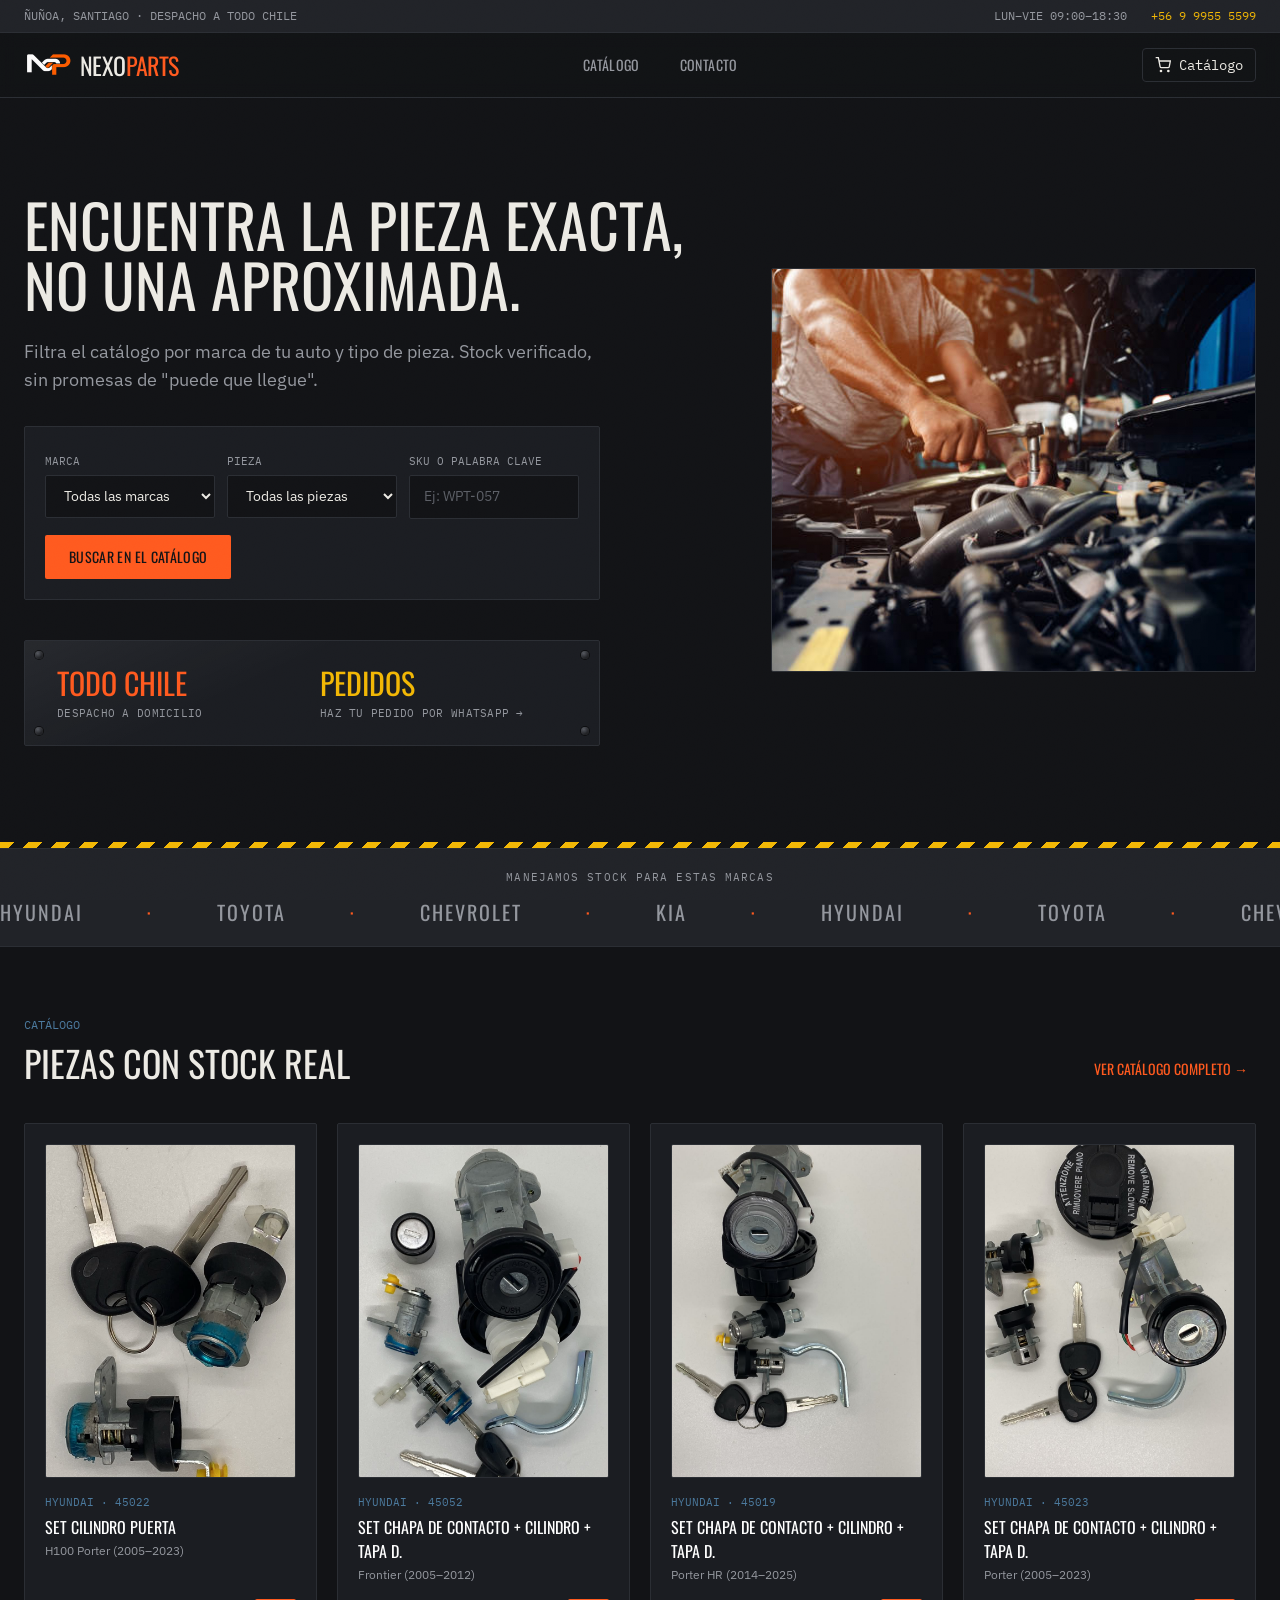
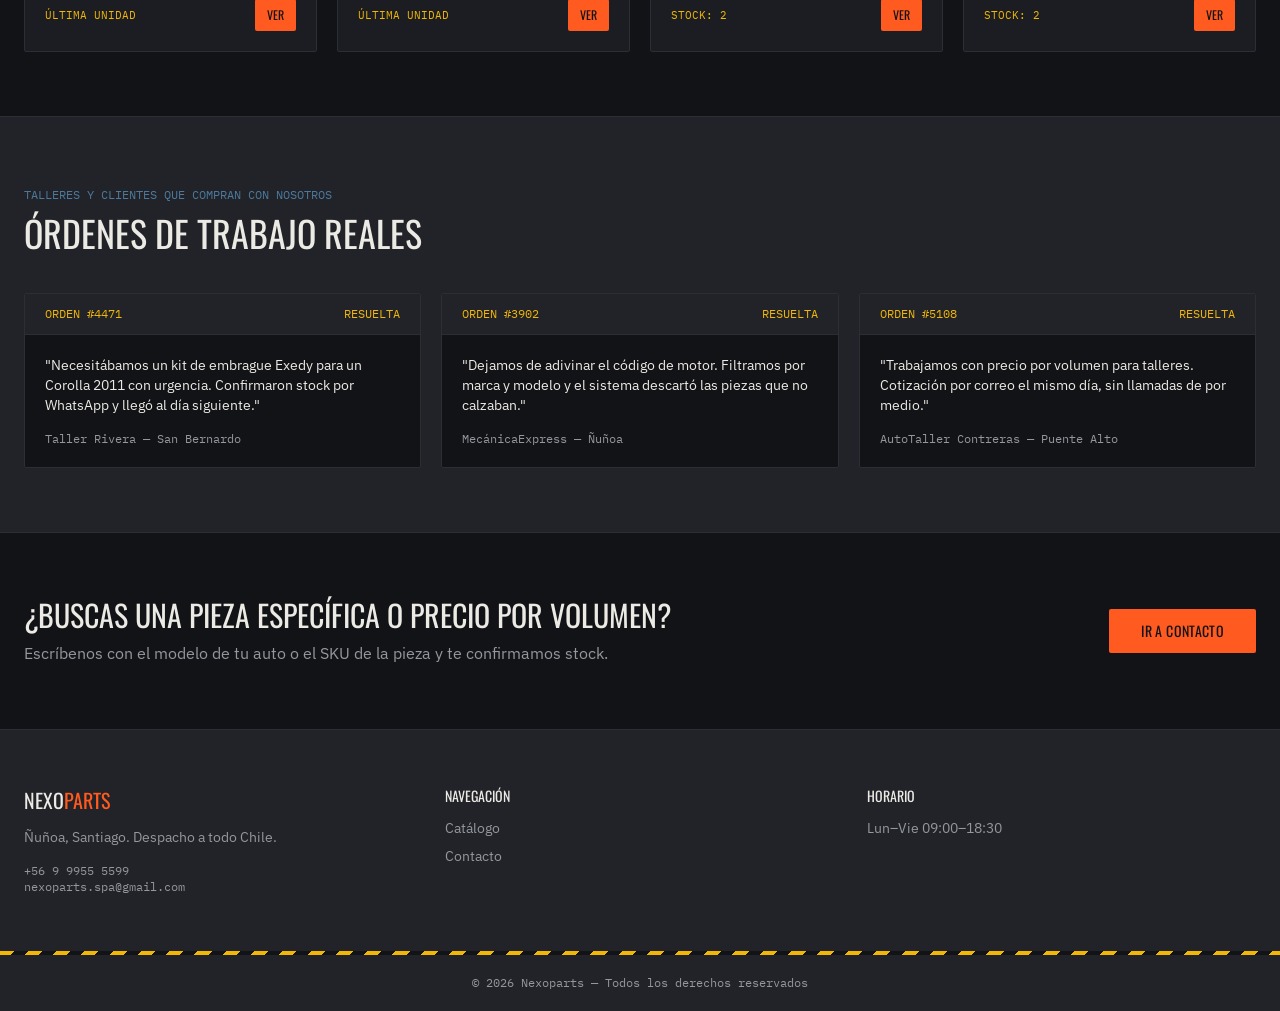
==== commit 6a831814: "Add files via upload" ====
--- a/index.html
+++ b/index.html
@@ -284,12 +284,12 @@
   NEXOPARTS_PRODUCTS.slice(0, 4).forEach(p => {
     featuredGrid.insertAdjacentHTML('beforeend', `
       <div class="part-card bg-surface border border-line rounded-sm p-5 flex flex-col">
-        <div class="aspect-[4/3] bg-base rounded-sm border border-line mb-4 flex items-center justify-center overflow-hidden">
+        <a href="catalogo.html" class="aspect-[3/4] bg-base rounded-sm border border-line mb-4 flex items-center justify-center overflow-hidden glow-hover">
           <img src="${p.img}" alt="${p.name}" class="w-full h-full object-cover"
                onmouseenter="this.src='${p.img2}'" onmouseleave="this.src='${p.img}'"
                onerror="this.style.display='none'; this.nextElementSibling.style.display='flex';">
           <div style="display:none" class="w-full h-full items-center justify-center text-mute font-mono text-[10px] uppercase text-center px-2">Foto pendiente<br>${p.sku}</div>
-        </div>
+        </a>
         <span class="font-mono text-[11px] text-steel">${p.brand.toUpperCase()} · ${p.sku}</span>
         <h3 class="font-display uppercase text-base mt-1 text-white">${p.name}</h3>
         <p class="text-mute text-xs mt-1">${p.fits}</p>
--- a/styles.css
+++ b/styles.css
@@ -1 +1 @@
-*,:after,:before{--tw-border-spacing-x:0;--tw-border-spacing-y:0;--tw-translate-x:0;--tw-translate-y:0;--tw-rotate:0;--tw-skew-x:0;--tw-skew-y:0;--tw-scale-x:1;--tw-scale-y:1;--tw-pan-x: ;--tw-pan-y: ;--tw-pinch-zoom: ;--tw-scroll-snap-strictness:proximity;--tw-gradient-from-position: ;--tw-gradient-via-position: ;--tw-gradient-to-position: ;--tw-ordinal: ;--tw-slashed-zero: ;--tw-numeric-figure: ;--tw-numeric-spacing: ;--tw-numeric-fraction: ;--tw-ring-inset: ;--tw-ring-offset-width:0px;--tw-ring-offset-color:#fff;--tw-ring-color:rgba(59,130,246,.5);--tw-ring-offset-shadow:0 0 #0000;--tw-ring-shadow:0 0 #0000;--tw-shadow:0 0 #0000;--tw-shadow-colored:0 0 #0000;--tw-blur: ;--tw-brightness: ;--tw-contrast: ;--tw-grayscale: ;--tw-hue-rotate: ;--tw-invert: ;--tw-saturate: ;--tw-sepia: ;--tw-drop-shadow: ;--tw-backdrop-blur: ;--tw-backdrop-brightness: ;--tw-backdrop-contrast: ;--tw-backdrop-grayscale: ;--tw-backdrop-hue-rotate: ;--tw-backdrop-invert: ;--tw-backdrop-opacity: ;--tw-backdrop-saturate: ;--tw-backdrop-sepia: ;--tw-contain-size: ;--tw-contain-layout: ;--tw-contain-paint: ;--tw-contain-style: }::backdrop{--tw-border-spacing-x:0;--tw-border-spacing-y:0;--tw-translate-x:0;--tw-translate-y:0;--tw-rotate:0;--tw-skew-x:0;--tw-skew-y:0;--tw-scale-x:1;--tw-scale-y:1;--tw-pan-x: ;--tw-pan-y: ;--tw-pinch-zoom: ;--tw-scroll-snap-strictness:proximity;--tw-gradient-from-position: ;--tw-gradient-via-position: ;--tw-gradient-to-position: ;--tw-ordinal: ;--tw-slashed-zero: ;--tw-numeric-figure: ;--tw-numeric-spacing: ;--tw-numeric-fraction: ;--tw-ring-inset: ;--tw-ring-offset-width:0px;--tw-ring-offset-color:#fff;--tw-ring-color:rgba(59,130,246,.5);--tw-ring-offset-shadow:0 0 #0000;--tw-ring-shadow:0 0 #0000;--tw-shadow:0 0 #0000;--tw-shadow-colored:0 0 #0000;--tw-blur: ;--tw-brightness: ;--tw-contrast: ;--tw-grayscale: ;--tw-hue-rotate: ;--tw-invert: ;--tw-saturate: ;--tw-sepia: ;--tw-drop-shadow: ;--tw-backdrop-blur: ;--tw-backdrop-brightness: ;--tw-backdrop-contrast: ;--tw-backdrop-grayscale: ;--tw-backdrop-hue-rotate: ;--tw-backdrop-invert: ;--tw-backdrop-opacity: ;--tw-backdrop-saturate: ;--tw-backdrop-sepia: ;--tw-contain-size: ;--tw-contain-layout: ;--tw-contain-paint: ;--tw-contain-style: }/*! tailwindcss v3.4.19 | MIT License | https://tailwindcss.com*/*,:after,:before{box-sizing:border-box;border:0 solid #e5e7eb}:after,:before{--tw-content:""}:host,html{line-height:1.5;-webkit-text-size-adjust:100%;-moz-tab-size:4;-o-tab-size:4;tab-size:4;font-family:ui-sans-serif,system-ui,sans-serif,Apple Color Emoji,Segoe UI Emoji,Segoe UI Symbol,Noto Color Emoji;font-feature-settings:normal;font-variation-settings:normal;-webkit-tap-highlight-color:transparent}body{margin:0;line-height:inherit}hr{height:0;color:inherit;border-top-width:1px}abbr:where([title]){-webkit-text-decoration:underline dotted;text-decoration:underline dotted}h1,h2,h3,h4,h5,h6{font-size:inherit;font-weight:inherit}a{color:inherit;text-decoration:inherit}b,strong{font-weight:bolder}code,kbd,pre,samp{font-family:IBM Plex Mono,monospace;font-feature-settings:normal;font-variation-settings:normal;font-size:1em}small{font-size:80%}sub,sup{font-size:75%;line-height:0;position:relative;vertical-align:baseline}sub{bottom:-.25em}sup{top:-.5em}table{text-indent:0;border-color:inherit;border-collapse:collapse}button,input,optgroup,select,textarea{font-family:inherit;font-feature-settings:inherit;font-variation-settings:inherit;font-size:100%;font-weight:inherit;line-height:inherit;letter-spacing:inherit;color:inherit;margin:0;padding:0}button,select{text-transform:none}button,input:where([type=button]),input:where([type=reset]),input:where([type=submit]){-webkit-appearance:button;background-color:transparent;background-image:none}:-moz-focusring{outline:auto}:-moz-ui-invalid{box-shadow:none}progress{vertical-align:baseline}::-webkit-inner-spin-button,::-webkit-outer-spin-button{height:auto}[type=search]{-webkit-appearance:textfield;outline-offset:-2px}::-webkit-search-decoration{-webkit-appearance:none}::-webkit-file-upload-button{-webkit-appearance:button;font:inherit}summary{display:list-item}blockquote,dd,dl,figure,h1,h2,h3,h4,h5,h6,hr,p,pre{margin:0}fieldset{margin:0}fieldset,legend{padding:0}menu,ol,ul{list-style:none;margin:0;padding:0}dialog{padding:0}textarea{resize:vertical}input::-moz-placeholder,textarea::-moz-placeholder{opacity:1;color:#9ca3af}input::placeholder,textarea::placeholder{opacity:1;color:#9ca3af}[role=button],button{cursor:pointer}:disabled{cursor:default}audio,canvas,embed,iframe,img,object,svg,video{display:block;vertical-align:middle}img,video{max-width:100%;height:auto}[hidden]:where(:not([hidden=until-found])){display:none}.relative{position:relative}.sticky{position:sticky}.top-0{top:0}.z-50{z-index:50}.-m-2{margin:-.5rem}.mx-auto{margin-left:auto;margin-right:auto}.mb-10{margin-bottom:2.5rem}.mb-2{margin-bottom:.5rem}.mb-3{margin-bottom:.75rem}.mb-4{margin-bottom:1rem}.mb-8{margin-bottom:2rem}.mt-1{margin-top:.25rem}.mt-10{margin-top:2.5rem}.mt-2{margin-top:.5rem}.mt-3{margin-top:.75rem}.mt-4{margin-top:1rem}.mt-5{margin-top:1.25rem}.mt-6{margin-top:1.5rem}.mt-8{margin-top:2rem}.mt-auto{margin-top:auto}.block{display:block}.inline-block{display:inline-block}.flex{display:flex}.inline-flex{display:inline-flex}.grid{display:grid}.hidden{display:none}.aspect-\[4\/3\]{aspect-ratio:4/3}.h-1{height:.25rem}.h-1\.5{height:.375rem}.h-16{height:4rem}.h-8{height:2rem}.h-auto{height:auto}.h-full{height:100%}.w-auto{width:auto}.w-full{width:100%}.max-w-7xl{max-width:80rem}.max-w-xl{max-width:36rem}.max-w-xs{max-width:20rem}.grid-cols-1{grid-template-columns:repeat(1,minmax(0,1fr))}.grid-cols-2{grid-template-columns:repeat(2,minmax(0,1fr))}.flex-col{flex-direction:column}.items-start{align-items:flex-start}.items-end{align-items:flex-end}.items-center{align-items:center}.justify-center{justify-content:center}.justify-between{justify-content:space-between}.gap-10{gap:2.5rem}.gap-12{gap:3rem}.gap-16{gap:4rem}.gap-2{gap:.5rem}.gap-3{gap:.75rem}.gap-4{gap:1rem}.gap-5{gap:1.25rem}.gap-6{gap:1.5rem}.gap-8{gap:2rem}.space-y-2>:not([hidden])~:not([hidden]){--tw-space-y-reverse:0;margin-top:calc(.5rem*(1 - var(--tw-space-y-reverse)));margin-bottom:calc(.5rem*var(--tw-space-y-reverse))}.space-y-4>:not([hidden])~:not([hidden]){--tw-space-y-reverse:0;margin-top:calc(1rem*(1 - var(--tw-space-y-reverse)));margin-bottom:calc(1rem*var(--tw-space-y-reverse))}.overflow-hidden{overflow:hidden}.whitespace-nowrap{white-space:nowrap}.rounded{border-radius:.25rem}.rounded-sm{border-radius:.125rem}.border{border-width:1px}.border-b{border-bottom-width:1px}.border-t{border-top-width:1px}.border-line{--tw-border-opacity:1;border-color:rgb(43 46 52/var(--tw-border-opacity,1))}.bg-base{--tw-bg-opacity:1;background-color:rgb(18 19 22/var(--tw-bg-opacity,1))}.bg-base\/95{background-color:rgba(18,19,22,.95)}.bg-hazard{--tw-bg-opacity:1;background-color:rgb(242 183 5/var(--tw-bg-opacity,1))}.bg-orange{--tw-bg-opacity:1;background-color:rgb(255 90 31/var(--tw-bg-opacity,1))}.bg-surface{--tw-bg-opacity:1;background-color:rgb(27 29 34/var(--tw-bg-opacity,1))}.bg-surface2{--tw-bg-opacity:1;background-color:rgb(33 35 40/var(--tw-bg-opacity,1))}.object-cover{-o-object-fit:cover;object-fit:cover}.p-1{padding:.25rem}.p-2{padding:.5rem}.p-4{padding:1rem}.p-5{padding:1.25rem}.p-6{padding:1.5rem}.px-1{padding-left:.25rem;padding-right:.25rem}.px-2{padding-left:.5rem;padding-right:.5rem}.px-3{padding-left:.75rem;padding-right:.75rem}.px-4{padding-left:1rem;padding-right:1rem}.px-5{padding-left:1.25rem;padding-right:1.25rem}.px-6{padding-left:1.5rem;padding-right:1.5rem}.px-8{padding-left:2rem;padding-right:2rem}.py-1{padding-top:.25rem;padding-bottom:.25rem}.py-1\.5{padding-top:.375rem;padding-bottom:.375rem}.py-10{padding-top:2.5rem;padding-bottom:2.5rem}.py-14{padding-top:3.5rem;padding-bottom:3.5rem}.py-16{padding-top:4rem;padding-bottom:4rem}.py-2{padding-top:.5rem;padding-bottom:.5rem}.py-2\.5{padding-top:.625rem;padding-bottom:.625rem}.py-3{padding-top:.75rem;padding-bottom:.75rem}.py-5{padding-top:1.25rem;padding-bottom:1.25rem}.py-6{padding-top:1.5rem;padding-bottom:1.5rem}.pr-16{padding-right:4rem}.pt-4{padding-top:1rem}.text-center{text-align:center}.font-body{font-family:IBM Plex Sans,sans-serif}.font-display{font-family:Oswald,sans-serif}.font-mono{font-family:IBM Plex Mono,monospace}.text-2xl{font-size:1.5rem;line-height:2rem}.text-3xl{font-size:1.875rem;line-height:2.25rem}.text-4xl{font-size:2.25rem;line-height:2.5rem}.text-\[10px\]{font-size:10px}.text-\[11px\]{font-size:11px}.text-base{font-size:1rem;line-height:1.5rem}.text-lg{font-size:1.125rem;line-height:1.75rem}.text-sm{font-size:.875rem;line-height:1.25rem}.text-xl{font-size:1.25rem;line-height:1.75rem}.text-xs{font-size:.75rem;line-height:1rem}.uppercase{text-transform:uppercase}.leading-\[0\.95\]{line-height:.95}.leading-tight{line-height:1.25}.tracking-tight{letter-spacing:-.025em}.tracking-wide{letter-spacing:.025em}.tracking-widest{letter-spacing:.1em}.text-base{--tw-text-opacity:1;color:rgb(18 19 22/var(--tw-text-opacity,1))}.text-hazard{--tw-text-opacity:1;color:rgb(242 183 5/var(--tw-text-opacity,1))}.text-ink{--tw-text-opacity:1;color:rgb(236 234 228/var(--tw-text-opacity,1))}.text-mute{--tw-text-opacity:1;color:rgb(148 151 158/var(--tw-text-opacity,1))}.text-orange{--tw-text-opacity:1;color:rgb(255 90 31/var(--tw-text-opacity,1))}.text-steel{--tw-text-opacity:1;color:rgb(76 122 158/var(--tw-text-opacity,1))}.text-white{--tw-text-opacity:1;color:rgb(255 255 255/var(--tw-text-opacity,1))}.antialiased{-webkit-font-smoothing:antialiased;-moz-osx-font-smoothing:grayscale}.filter{filter:var(--tw-blur) var(--tw-brightness) var(--tw-contrast) var(--tw-grayscale) var(--tw-hue-rotate) var(--tw-invert) var(--tw-saturate) var(--tw-sepia) var(--tw-drop-shadow)}.backdrop-blur{--tw-backdrop-blur:blur(8px);-webkit-backdrop-filter:var(--tw-backdrop-blur) var(--tw-backdrop-brightness) var(--tw-backdrop-contrast) var(--tw-backdrop-grayscale) var(--tw-backdrop-hue-rotate) var(--tw-backdrop-invert) var(--tw-backdrop-opacity) var(--tw-backdrop-saturate) var(--tw-backdrop-sepia);backdrop-filter:var(--tw-backdrop-blur) var(--tw-backdrop-brightness) var(--tw-backdrop-contrast) var(--tw-backdrop-grayscale) var(--tw-backdrop-hue-rotate) var(--tw-backdrop-invert) var(--tw-backdrop-opacity) var(--tw-backdrop-saturate) var(--tw-backdrop-sepia)}:root{scroll-behavior:smooth}*{-webkit-tap-highlight-color:transparent}body{background-color:#121316}.grain{position:fixed;inset:0;pointer-events:none;z-index:60;opacity:.035;mix-blend-mode:overlay;background-image:url("data:image/svg+xml;charset=utf-8,%3Csvg xmlns='http://www.w3.org/2000/svg' width='120' height='120'%3E%3Cfilter id='a'%3E%3CfeTurbulence baseFrequency='.9' numOctaves='2' stitchTiles='stitch' type='fractalNoise'/%3E%3C/filter%3E%3Crect width='100%25' height='100%25' filter='url(%23a)'/%3E%3C/svg%3E")}.hazard-strip{background-image:repeating-linear-gradient(135deg,#f2b705,#f2b705 10px,#121316 0,#121316 20px)}.plate{position:relative;background:linear-gradient(155deg,hsla(0,0%,100%,.05),hsla(0,0%,100%,0) 40%),linear-gradient(#1b1d22,#1b1d22);border:1px solid #2b2e34}.plate .rivet-bl,.plate .rivet-br,.plate .rivet-tl,.plate .rivet-tr{content:"";position:absolute;width:8px;height:8px;border-radius:9999px;background:radial-gradient(circle at 35% 30%,#55585f,#17181b 70%);box-shadow:0 0 0 1px rgba(0,0,0,.6),inset 0 0 2px hsla(0,0%,100%,.15)}.plate .rivet-tl{top:10px;left:10px}.plate .rivet-tr{top:10px;right:10px}.plate .rivet-bl{bottom:10px;left:10px}.plate .rivet-br{bottom:10px;right:10px}.part-card{transition:transform .25s ease,box-shadow .25s ease,border-color .25s ease,background-color .25s ease}.part-card:hover{transform:translateY(-4px);background-color:#212328;box-shadow:0 18px 40px -18px rgba(0,0,0,.6),inset 0 0 0 1px #ff5a1f,0 0 32px -8px rgba(255,90,31,.25);border-color:#ff5a1f}.btn-primary{transition:transform .15s ease,box-shadow .15s ease,filter .15s ease}.btn-primary:hover{transform:translateY(-2px);box-shadow:0 10px 24px -8px rgba(255,90,31,.55);filter:brightness(1.08)}.btn-primary:active{transform:translateY(0)}.glow-hover{transition:background-color .2s ease,box-shadow .2s ease,color .2s ease}.glow-hover:hover{background-color:hsla(0,0%,100%,.045);box-shadow:inset 0 0 0 1px rgba(255,90,31,.35),0 0 24px -6px rgba(255,90,31,.2)}.link-underline{position:relative;transition:color .2s ease}.link-underline:after{content:"";position:absolute;left:0;bottom:-3px;height:1px;width:0;background:#ff5a1f;transition:width .2s ease}.link-underline:hover:after{width:100%}.link-underline:hover{text-shadow:0 0 18px rgba(255,90,31,.35)}.marquee-wrap{overflow:hidden}.marquee-track{display:flex;width:-moz-max-content;width:max-content;animation:scrollx 30s linear infinite}.marquee-wrap:hover .marquee-track{animation-play-state:paused}@keyframes scrollx{0%{transform:translateX(0)}to{transform:translateX(-50%)}}.vin-input{caret-color:#ff5a1f}.vin-input::-moz-placeholder{color:#5c5f66}.vin-input::placeholder{color:#5c5f66}a:focus-visible,button:focus-visible,input:focus-visible,select:focus-visible{outline:2px solid #ff5a1f;outline-offset:2px}@media (prefers-reduced-motion:reduce){.marquee-track{animation:none}.btn-primary,.part-card{transition:none}}.spotlight{position:fixed;inset:0;z-index:5;pointer-events:none;opacity:0;transition:opacity .4s ease;background:radial-gradient(650px circle at var(--x,50%) var(--y,50%),rgba(255,90,31,.09),rgba(76,122,158,.05) 35%,transparent 60%);mix-blend-mode:screen}.blueprint-grid{background-image:linear-gradient(#2b2e34 1px,transparent 0),linear-gradient(90deg,#2b2e34 1px,transparent 0);background-size:24px 24px}.field{width:100%;background-color:#121316;border:1px solid #2b2e34;border-radius:2px;padding:.65rem .9rem;font-size:.875rem;color:#eceae4;transition:border-color .2s ease,box-shadow .2s ease}.field:focus{border-color:#ff5a1f;outline:none;box-shadow:0 0 0 3px rgba(255,90,31,.15)}.field::-moz-placeholder{color:#5c5f66}.field::placeholder{color:#5c5f66}.hover\:text-ink:hover{--tw-text-opacity:1;color:rgb(236 234 228/var(--tw-text-opacity,1))}.hover\:text-orange:hover{--tw-text-opacity:1;color:rgb(255 90 31/var(--tw-text-opacity,1))}@media (min-width:640px){.sm\:col-span-2{grid-column:span 2/span 2}.sm\:block{display:block}.sm\:flex{display:flex}.sm\:w-auto{width:auto}.sm\:grid-cols-2{grid-template-columns:repeat(2,minmax(0,1fr))}.sm\:grid-cols-3{grid-template-columns:repeat(3,minmax(0,1fr))}.sm\:grid-cols-4{grid-template-columns:repeat(4,minmax(0,1fr))}.sm\:flex-row{flex-direction:row}.sm\:items-end{align-items:flex-end}.sm\:justify-between{justify-content:space-between}.sm\:p-5{padding:1.25rem}.sm\:p-8{padding:2rem}.sm\:text-3xl{font-size:1.875rem;line-height:2.25rem}.sm\:text-4xl{font-size:2.25rem;line-height:2.5rem}.sm\:text-5xl{font-size:3rem;line-height:1}.sm\:text-lg{font-size:1.125rem;line-height:1.75rem}.sm\:text-xl{font-size:1.25rem;line-height:1.75rem}}@media (min-width:768px){.md\:flex{display:flex}.md\:hidden{display:none}.md\:grid-cols-3{grid-template-columns:repeat(3,minmax(0,1fr))}.md\:py-24{padding-top:6rem;padding-bottom:6rem}}@media (min-width:1024px){.lg\:col-span-5{grid-column:span 5/span 5}.lg\:col-span-7{grid-column:span 7/span 7}.lg\:aspect-\[6\/5\]{aspect-ratio:6/5}.lg\:grid-cols-12{grid-template-columns:repeat(12,minmax(0,1fr))}.lg\:grid-cols-4{grid-template-columns:repeat(4,minmax(0,1fr))}.lg\:text-6xl{font-size:3.75rem;line-height:1}}+*,:after,:before{--tw-border-spacing-x:0;--tw-border-spacing-y:0;--tw-translate-x:0;--tw-translate-y:0;--tw-rotate:0;--tw-skew-x:0;--tw-skew-y:0;--tw-scale-x:1;--tw-scale-y:1;--tw-pan-x: ;--tw-pan-y: ;--tw-pinch-zoom: ;--tw-scroll-snap-strictness:proximity;--tw-gradient-from-position: ;--tw-gradient-via-position: ;--tw-gradient-to-position: ;--tw-ordinal: ;--tw-slashed-zero: ;--tw-numeric-figure: ;--tw-numeric-spacing: ;--tw-numeric-fraction: ;--tw-ring-inset: ;--tw-ring-offset-width:0px;--tw-ring-offset-color:#fff;--tw-ring-color:rgba(59,130,246,.5);--tw-ring-offset-shadow:0 0 #0000;--tw-ring-shadow:0 0 #0000;--tw-shadow:0 0 #0000;--tw-shadow-colored:0 0 #0000;--tw-blur: ;--tw-brightness: ;--tw-contrast: ;--tw-grayscale: ;--tw-hue-rotate: ;--tw-invert: ;--tw-saturate: ;--tw-sepia: ;--tw-drop-shadow: ;--tw-backdrop-blur: ;--tw-backdrop-brightness: ;--tw-backdrop-contrast: ;--tw-backdrop-grayscale: ;--tw-backdrop-hue-rotate: ;--tw-backdrop-invert: ;--tw-backdrop-opacity: ;--tw-backdrop-saturate: ;--tw-backdrop-sepia: ;--tw-contain-size: ;--tw-contain-layout: ;--tw-contain-paint: ;--tw-contain-style: }::backdrop{--tw-border-spacing-x:0;--tw-border-spacing-y:0;--tw-translate-x:0;--tw-translate-y:0;--tw-rotate:0;--tw-skew-x:0;--tw-skew-y:0;--tw-scale-x:1;--tw-scale-y:1;--tw-pan-x: ;--tw-pan-y: ;--tw-pinch-zoom: ;--tw-scroll-snap-strictness:proximity;--tw-gradient-from-position: ;--tw-gradient-via-position: ;--tw-gradient-to-position: ;--tw-ordinal: ;--tw-slashed-zero: ;--tw-numeric-figure: ;--tw-numeric-spacing: ;--tw-numeric-fraction: ;--tw-ring-inset: ;--tw-ring-offset-width:0px;--tw-ring-offset-color:#fff;--tw-ring-color:rgba(59,130,246,.5);--tw-ring-offset-shadow:0 0 #0000;--tw-ring-shadow:0 0 #0000;--tw-shadow:0 0 #0000;--tw-shadow-colored:0 0 #0000;--tw-blur: ;--tw-brightness: ;--tw-contrast: ;--tw-grayscale: ;--tw-hue-rotate: ;--tw-invert: ;--tw-saturate: ;--tw-sepia: ;--tw-drop-shadow: ;--tw-backdrop-blur: ;--tw-backdrop-brightness: ;--tw-backdrop-contrast: ;--tw-backdrop-grayscale: ;--tw-backdrop-hue-rotate: ;--tw-backdrop-invert: ;--tw-backdrop-opacity: ;--tw-backdrop-saturate: ;--tw-backdrop-sepia: ;--tw-contain-size: ;--tw-contain-layout: ;--tw-contain-paint: ;--tw-contain-style: }/*! tailwindcss v3.4.19 | MIT License | https://tailwindcss.com*/*,:after,:before{box-sizing:border-box;border:0 solid #e5e7eb}:after,:before{--tw-content:""}:host,html{line-height:1.5;-webkit-text-size-adjust:100%;-moz-tab-size:4;-o-tab-size:4;tab-size:4;font-family:ui-sans-serif,system-ui,sans-serif,Apple Color Emoji,Segoe UI Emoji,Segoe UI Symbol,Noto Color Emoji;font-feature-settings:normal;font-variation-settings:normal;-webkit-tap-highlight-color:transparent}body{margin:0;line-height:inherit}hr{height:0;color:inherit;border-top-width:1px}abbr:where([title]){-webkit-text-decoration:underline dotted;text-decoration:underline dotted}h1,h2,h3,h4,h5,h6{font-size:inherit;font-weight:inherit}a{color:inherit;text-decoration:inherit}b,strong{font-weight:bolder}code,kbd,pre,samp{font-family:IBM Plex Mono,monospace;font-feature-settings:normal;font-variation-settings:normal;font-size:1em}small{font-size:80%}sub,sup{font-size:75%;line-height:0;position:relative;vertical-align:baseline}sub{bottom:-.25em}sup{top:-.5em}table{text-indent:0;border-color:inherit;border-collapse:collapse}button,input,optgroup,select,textarea{font-family:inherit;font-feature-settings:inherit;font-variation-settings:inherit;font-size:100%;font-weight:inherit;line-height:inherit;letter-spacing:inherit;color:inherit;margin:0;padding:0}button,select{text-transform:none}button,input:where([type=button]),input:where([type=reset]),input:where([type=submit]){-webkit-appearance:button;background-color:transparent;background-image:none}:-moz-focusring{outline:auto}:-moz-ui-invalid{box-shadow:none}progress{vertical-align:baseline}::-webkit-inner-spin-button,::-webkit-outer-spin-button{height:auto}[type=search]{-webkit-appearance:textfield;outline-offset:-2px}::-webkit-search-decoration{-webkit-appearance:none}::-webkit-file-upload-button{-webkit-appearance:button;font:inherit}summary{display:list-item}blockquote,dd,dl,figure,h1,h2,h3,h4,h5,h6,hr,p,pre{margin:0}fieldset{margin:0}fieldset,legend{padding:0}menu,ol,ul{list-style:none;margin:0;padding:0}dialog{padding:0}textarea{resize:vertical}input::-moz-placeholder,textarea::-moz-placeholder{opacity:1;color:#9ca3af}input::placeholder,textarea::placeholder{opacity:1;color:#9ca3af}[role=button],button{cursor:pointer}:disabled{cursor:default}audio,canvas,embed,iframe,img,object,svg,video{display:block;vertical-align:middle}img,video{max-width:100%;height:auto}[hidden]:where(:not([hidden=until-found])){display:none}.absolute{position:absolute}.relative{position:relative}.sticky{position:sticky}.bottom-2{bottom:.5rem}.left-1\.5{left:.375rem}.left-1\/2{left:50%}.right-1\.5{right:.375rem}.top-0{top:0}.top-1\/2{top:50%}.z-50{z-index:50}.-m-2{margin:-.5rem}.mx-auto{margin-left:auto;margin-right:auto}.mb-10{margin-bottom:2.5rem}.mb-2{margin-bottom:.5rem}.mb-3{margin-bottom:.75rem}.mb-4{margin-bottom:1rem}.mb-8{margin-bottom:2rem}.mt-1{margin-top:.25rem}.mt-10{margin-top:2.5rem}.mt-2{margin-top:.5rem}.mt-3{margin-top:.75rem}.mt-4{margin-top:1rem}.mt-5{margin-top:1.25rem}.mt-6{margin-top:1.5rem}.mt-8{margin-top:2rem}.mt-auto{margin-top:auto}.block{display:block}.inline-block{display:inline-block}.flex{display:flex}.inline-flex{display:inline-flex}.grid{display:grid}.hidden{display:none}.aspect-\[3\/4\]{aspect-ratio:3/4}.aspect-\[4\/3\]{aspect-ratio:4/3}.h-1{height:.25rem}.h-1\.5{height:.375rem}.h-16{height:4rem}.h-7{height:1.75rem}.h-8{height:2rem}.h-auto{height:auto}.h-full{height:100%}.w-1\.5{width:.375rem}.w-7{width:1.75rem}.w-auto{width:auto}.w-full{width:100%}.max-w-7xl{max-width:80rem}.max-w-xl{max-width:36rem}.max-w-xs{max-width:20rem}.-translate-x-1\/2{--tw-translate-x:-50%}.-translate-x-1\/2,.-translate-y-1\/2{transform:translate(var(--tw-translate-x),var(--tw-translate-y)) rotate(var(--tw-rotate)) skewX(var(--tw-skew-x)) skewY(var(--tw-skew-y)) scaleX(var(--tw-scale-x)) scaleY(var(--tw-scale-y))}.-translate-y-1\/2{--tw-translate-y:-50%}.grid-cols-1{grid-template-columns:repeat(1,minmax(0,1fr))}.grid-cols-2{grid-template-columns:repeat(2,minmax(0,1fr))}.flex-col{flex-direction:column}.items-start{align-items:flex-start}.items-end{align-items:flex-end}.items-center{align-items:center}.justify-center{justify-content:center}.justify-between{justify-content:space-between}.gap-1\.5{gap:.375rem}.gap-10{gap:2.5rem}.gap-12{gap:3rem}.gap-16{gap:4rem}.gap-2{gap:.5rem}.gap-3{gap:.75rem}.gap-4{gap:1rem}.gap-5{gap:1.25rem}.gap-6{gap:1.5rem}.gap-8{gap:2rem}.space-y-2>:not([hidden])~:not([hidden]){--tw-space-y-reverse:0;margin-top:calc(.5rem*(1 - var(--tw-space-y-reverse)));margin-bottom:calc(.5rem*var(--tw-space-y-reverse))}.space-y-4>:not([hidden])~:not([hidden]){--tw-space-y-reverse:0;margin-top:calc(1rem*(1 - var(--tw-space-y-reverse)));margin-bottom:calc(1rem*var(--tw-space-y-reverse))}.overflow-hidden{overflow:hidden}.whitespace-nowrap{white-space:nowrap}.rounded{border-radius:.25rem}.rounded-full{border-radius:9999px}.rounded-sm{border-radius:.125rem}.border{border-width:1px}.border-b{border-bottom-width:1px}.border-t{border-top-width:1px}.border-line{--tw-border-opacity:1;border-color:rgb(43 46 52/var(--tw-border-opacity,1))}.bg-base{--tw-bg-opacity:1;background-color:rgb(18 19 22/var(--tw-bg-opacity,1))}.bg-base\/70{background-color:rgba(18,19,22,.7)}.bg-base\/95{background-color:rgba(18,19,22,.95)}.bg-hazard{--tw-bg-opacity:1;background-color:rgb(242 183 5/var(--tw-bg-opacity,1))}.bg-ink\/30{background-color:hsla(45,17%,91%,.3)}.bg-orange{--tw-bg-opacity:1;background-color:rgb(255 90 31/var(--tw-bg-opacity,1))}.bg-surface{--tw-bg-opacity:1;background-color:rgb(27 29 34/var(--tw-bg-opacity,1))}.bg-surface2{--tw-bg-opacity:1;background-color:rgb(33 35 40/var(--tw-bg-opacity,1))}.object-cover{-o-object-fit:cover;object-fit:cover}.p-1{padding:.25rem}.p-2{padding:.5rem}.p-4{padding:1rem}.p-5{padding:1.25rem}.p-6{padding:1.5rem}.px-1{padding-left:.25rem;padding-right:.25rem}.px-2{padding-left:.5rem;padding-right:.5rem}.px-3{padding-left:.75rem;padding-right:.75rem}.px-4{padding-left:1rem;padding-right:1rem}.px-5{padding-left:1.25rem;padding-right:1.25rem}.px-6{padding-left:1.5rem;padding-right:1.5rem}.px-8{padding-left:2rem;padding-right:2rem}.py-1{padding-top:.25rem;padding-bottom:.25rem}.py-1\.5{padding-top:.375rem;padding-bottom:.375rem}.py-10{padding-top:2.5rem;padding-bottom:2.5rem}.py-14{padding-top:3.5rem;padding-bottom:3.5rem}.py-16{padding-top:4rem;padding-bottom:4rem}.py-2{padding-top:.5rem;padding-bottom:.5rem}.py-2\.5{padding-top:.625rem;padding-bottom:.625rem}.py-3{padding-top:.75rem;padding-bottom:.75rem}.py-5{padding-top:1.25rem;padding-bottom:1.25rem}.py-6{padding-top:1.5rem;padding-bottom:1.5rem}.pr-16{padding-right:4rem}.pt-4{padding-top:1rem}.text-center{text-align:center}.font-body{font-family:IBM Plex Sans,sans-serif}.font-display{font-family:Oswald,sans-serif}.font-mono{font-family:IBM Plex Mono,monospace}.text-2xl{font-size:1.5rem;line-height:2rem}.text-3xl{font-size:1.875rem;line-height:2.25rem}.text-4xl{font-size:2.25rem;line-height:2.5rem}.text-\[10px\]{font-size:10px}.text-\[11px\]{font-size:11px}.text-base{font-size:1rem;line-height:1.5rem}.text-lg{font-size:1.125rem;line-height:1.75rem}.text-sm{font-size:.875rem;line-height:1.25rem}.text-xl{font-size:1.25rem;line-height:1.75rem}.text-xs{font-size:.75rem;line-height:1rem}.uppercase{text-transform:uppercase}.leading-\[0\.95\]{line-height:.95}.leading-tight{line-height:1.25}.tracking-tight{letter-spacing:-.025em}.tracking-wide{letter-spacing:.025em}.tracking-widest{letter-spacing:.1em}.text-base{--tw-text-opacity:1;color:rgb(18 19 22/var(--tw-text-opacity,1))}.text-hazard{--tw-text-opacity:1;color:rgb(242 183 5/var(--tw-text-opacity,1))}.text-ink{--tw-text-opacity:1;color:rgb(236 234 228/var(--tw-text-opacity,1))}.text-mute{--tw-text-opacity:1;color:rgb(148 151 158/var(--tw-text-opacity,1))}.text-orange{--tw-text-opacity:1;color:rgb(255 90 31/var(--tw-text-opacity,1))}.text-steel{--tw-text-opacity:1;color:rgb(76 122 158/var(--tw-text-opacity,1))}.text-white{--tw-text-opacity:1;color:rgb(255 255 255/var(--tw-text-opacity,1))}.antialiased{-webkit-font-smoothing:antialiased;-moz-osx-font-smoothing:grayscale}.filter{filter:var(--tw-blur) var(--tw-brightness) var(--tw-contrast) var(--tw-grayscale) var(--tw-hue-rotate) var(--tw-invert) var(--tw-saturate) var(--tw-sepia) var(--tw-drop-shadow)}.backdrop-blur{--tw-backdrop-blur:blur(8px);-webkit-backdrop-filter:var(--tw-backdrop-blur) var(--tw-backdrop-brightness) var(--tw-backdrop-contrast) var(--tw-backdrop-grayscale) var(--tw-backdrop-hue-rotate) var(--tw-backdrop-invert) var(--tw-backdrop-opacity) var(--tw-backdrop-saturate) var(--tw-backdrop-sepia);backdrop-filter:var(--tw-backdrop-blur) var(--tw-backdrop-brightness) var(--tw-backdrop-contrast) var(--tw-backdrop-grayscale) var(--tw-backdrop-hue-rotate) var(--tw-backdrop-invert) var(--tw-backdrop-opacity) var(--tw-backdrop-saturate) var(--tw-backdrop-sepia)}.transition-colors{transition-property:color,background-color,border-color,text-decoration-color,fill,stroke;transition-timing-function:cubic-bezier(.4,0,.2,1);transition-duration:.15s}:root{scroll-behavior:smooth}*{-webkit-tap-highlight-color:transparent}body{background-color:#121316}.grain{position:fixed;inset:0;pointer-events:none;z-index:60;opacity:.035;mix-blend-mode:overlay;background-image:url("data:image/svg+xml;charset=utf-8,%3Csvg xmlns='http://www.w3.org/2000/svg' width='120' height='120'%3E%3Cfilter id='a'%3E%3CfeTurbulence baseFrequency='.9' numOctaves='2' stitchTiles='stitch' type='fractalNoise'/%3E%3C/filter%3E%3Crect width='100%25' height='100%25' filter='url(%23a)'/%3E%3C/svg%3E")}.hazard-strip{background-image:repeating-linear-gradient(135deg,#f2b705,#f2b705 10px,#121316 0,#121316 20px)}.plate{position:relative;background:linear-gradient(155deg,hsla(0,0%,100%,.05),hsla(0,0%,100%,0) 40%),linear-gradient(#1b1d22,#1b1d22);border:1px solid #2b2e34}.plate .rivet-bl,.plate .rivet-br,.plate .rivet-tl,.plate .rivet-tr{content:"";position:absolute;width:8px;height:8px;border-radius:9999px;background:radial-gradient(circle at 35% 30%,#55585f,#17181b 70%);box-shadow:0 0 0 1px rgba(0,0,0,.6),inset 0 0 2px hsla(0,0%,100%,.15)}.plate .rivet-tl{top:10px;left:10px}.plate .rivet-tr{top:10px;right:10px}.plate .rivet-bl{bottom:10px;left:10px}.plate .rivet-br{bottom:10px;right:10px}.part-card{transition:transform .25s ease,box-shadow .25s ease,border-color .25s ease,background-color .25s ease}.part-card:hover{transform:translateY(-4px);background-color:#212328;box-shadow:0 18px 40px -18px rgba(0,0,0,.6),inset 0 0 0 1px #ff5a1f,0 0 32px -8px rgba(255,90,31,.25);border-color:#ff5a1f}.btn-primary{transition:transform .15s ease,box-shadow .15s ease,filter .15s ease}.btn-primary:hover{transform:translateY(-2px);box-shadow:0 10px 24px -8px rgba(255,90,31,.55);filter:brightness(1.08)}.btn-primary:active{transform:translateY(0)}.glow-hover{transition:background-color .2s ease,box-shadow .2s ease,color .2s ease}.glow-hover:hover{background-color:hsla(0,0%,100%,.045);box-shadow:inset 0 0 0 1px rgba(255,90,31,.35),0 0 24px -6px rgba(255,90,31,.2)}.link-underline{position:relative;transition:color .2s ease}.link-underline:after{content:"";position:absolute;left:0;bottom:-3px;height:1px;width:0;background:#ff5a1f;transition:width .2s ease}.link-underline:hover:after{width:100%}.link-underline:hover{text-shadow:0 0 18px rgba(255,90,31,.35)}.marquee-wrap{overflow:hidden}.marquee-track{display:flex;width:-moz-max-content;width:max-content;animation:scrollx 30s linear infinite}.marquee-wrap:hover .marquee-track{animation-play-state:paused}@keyframes scrollx{0%{transform:translateX(0)}to{transform:translateX(-50%)}}.vin-input{caret-color:#ff5a1f}.vin-input::-moz-placeholder{color:#5c5f66}.vin-input::placeholder{color:#5c5f66}a:focus-visible,button:focus-visible,input:focus-visible,select:focus-visible{outline:2px solid #ff5a1f;outline-offset:2px}@media (prefers-reduced-motion:reduce){.marquee-track{animation:none}.btn-primary,.part-card{transition:none}}.spotlight{position:fixed;inset:0;z-index:5;pointer-events:none;opacity:0;transition:opacity .4s ease;background:radial-gradient(650px circle at var(--x,50%) var(--y,50%),rgba(255,90,31,.09),rgba(76,122,158,.05) 35%,transparent 60%);mix-blend-mode:screen}.blueprint-grid{background-image:linear-gradient(#2b2e34 1px,transparent 0),linear-gradient(90deg,#2b2e34 1px,transparent 0);background-size:24px 24px}.field{width:100%;background-color:#121316;border:1px solid #2b2e34;border-radius:2px;padding:.65rem .9rem;font-size:.875rem;color:#eceae4;transition:border-color .2s ease,box-shadow .2s ease}.field:focus{border-color:#ff5a1f;outline:none;box-shadow:0 0 0 3px rgba(255,90,31,.15)}.field::-moz-placeholder{color:#5c5f66}.field::placeholder{color:#5c5f66}.hover\:border-orange:hover{--tw-border-opacity:1;border-color:rgb(255 90 31/var(--tw-border-opacity,1))}.hover\:text-ink:hover{--tw-text-opacity:1;color:rgb(236 234 228/var(--tw-text-opacity,1))}.hover\:text-orange:hover{--tw-text-opacity:1;color:rgb(255 90 31/var(--tw-text-opacity,1))}@media (min-width:640px){.sm\:col-span-2{grid-column:span 2/span 2}.sm\:block{display:block}.sm\:flex{display:flex}.sm\:w-auto{width:auto}.sm\:grid-cols-2{grid-template-columns:repeat(2,minmax(0,1fr))}.sm\:grid-cols-3{grid-template-columns:repeat(3,minmax(0,1fr))}.sm\:grid-cols-4{grid-template-columns:repeat(4,minmax(0,1fr))}.sm\:flex-row{flex-direction:row}.sm\:items-end{align-items:flex-end}.sm\:justify-between{justify-content:space-between}.sm\:p-5{padding:1.25rem}.sm\:p-8{padding:2rem}.sm\:text-3xl{font-size:1.875rem;line-height:2.25rem}.sm\:text-4xl{font-size:2.25rem;line-height:2.5rem}.sm\:text-5xl{font-size:3rem;line-height:1}.sm\:text-lg{font-size:1.125rem;line-height:1.75rem}.sm\:text-xl{font-size:1.25rem;line-height:1.75rem}}@media (min-width:768px){.md\:flex{display:flex}.md\:hidden{display:none}.md\:grid-cols-3{grid-template-columns:repeat(3,minmax(0,1fr))}.md\:py-24{padding-top:6rem;padding-bottom:6rem}}@media (min-width:1024px){.lg\:col-span-5{grid-column:span 5/span 5}.lg\:col-span-7{grid-column:span 7/span 7}.lg\:aspect-\[6\/5\]{aspect-ratio:6/5}.lg\:grid-cols-12{grid-template-columns:repeat(12,minmax(0,1fr))}.lg\:grid-cols-4{grid-template-columns:repeat(4,minmax(0,1fr))}.lg\:text-6xl{font-size:3.75rem;line-height:1}}
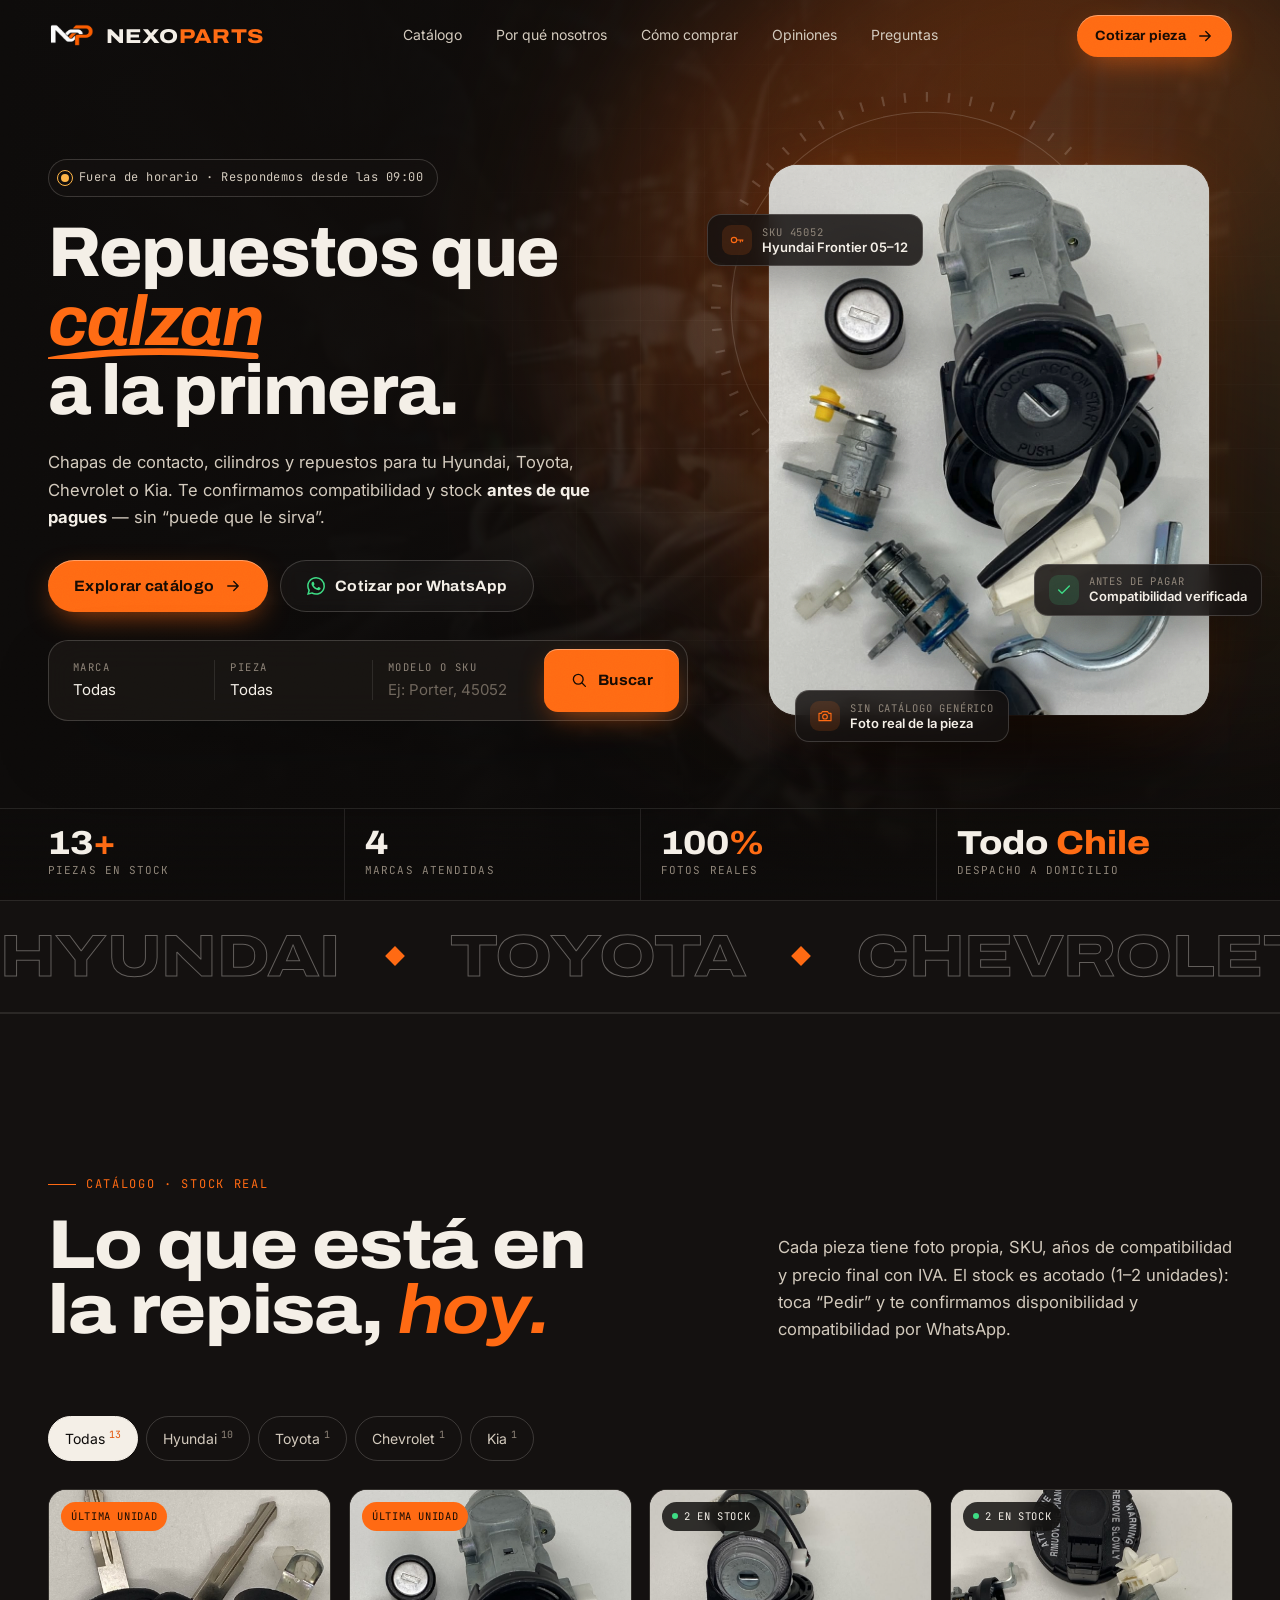
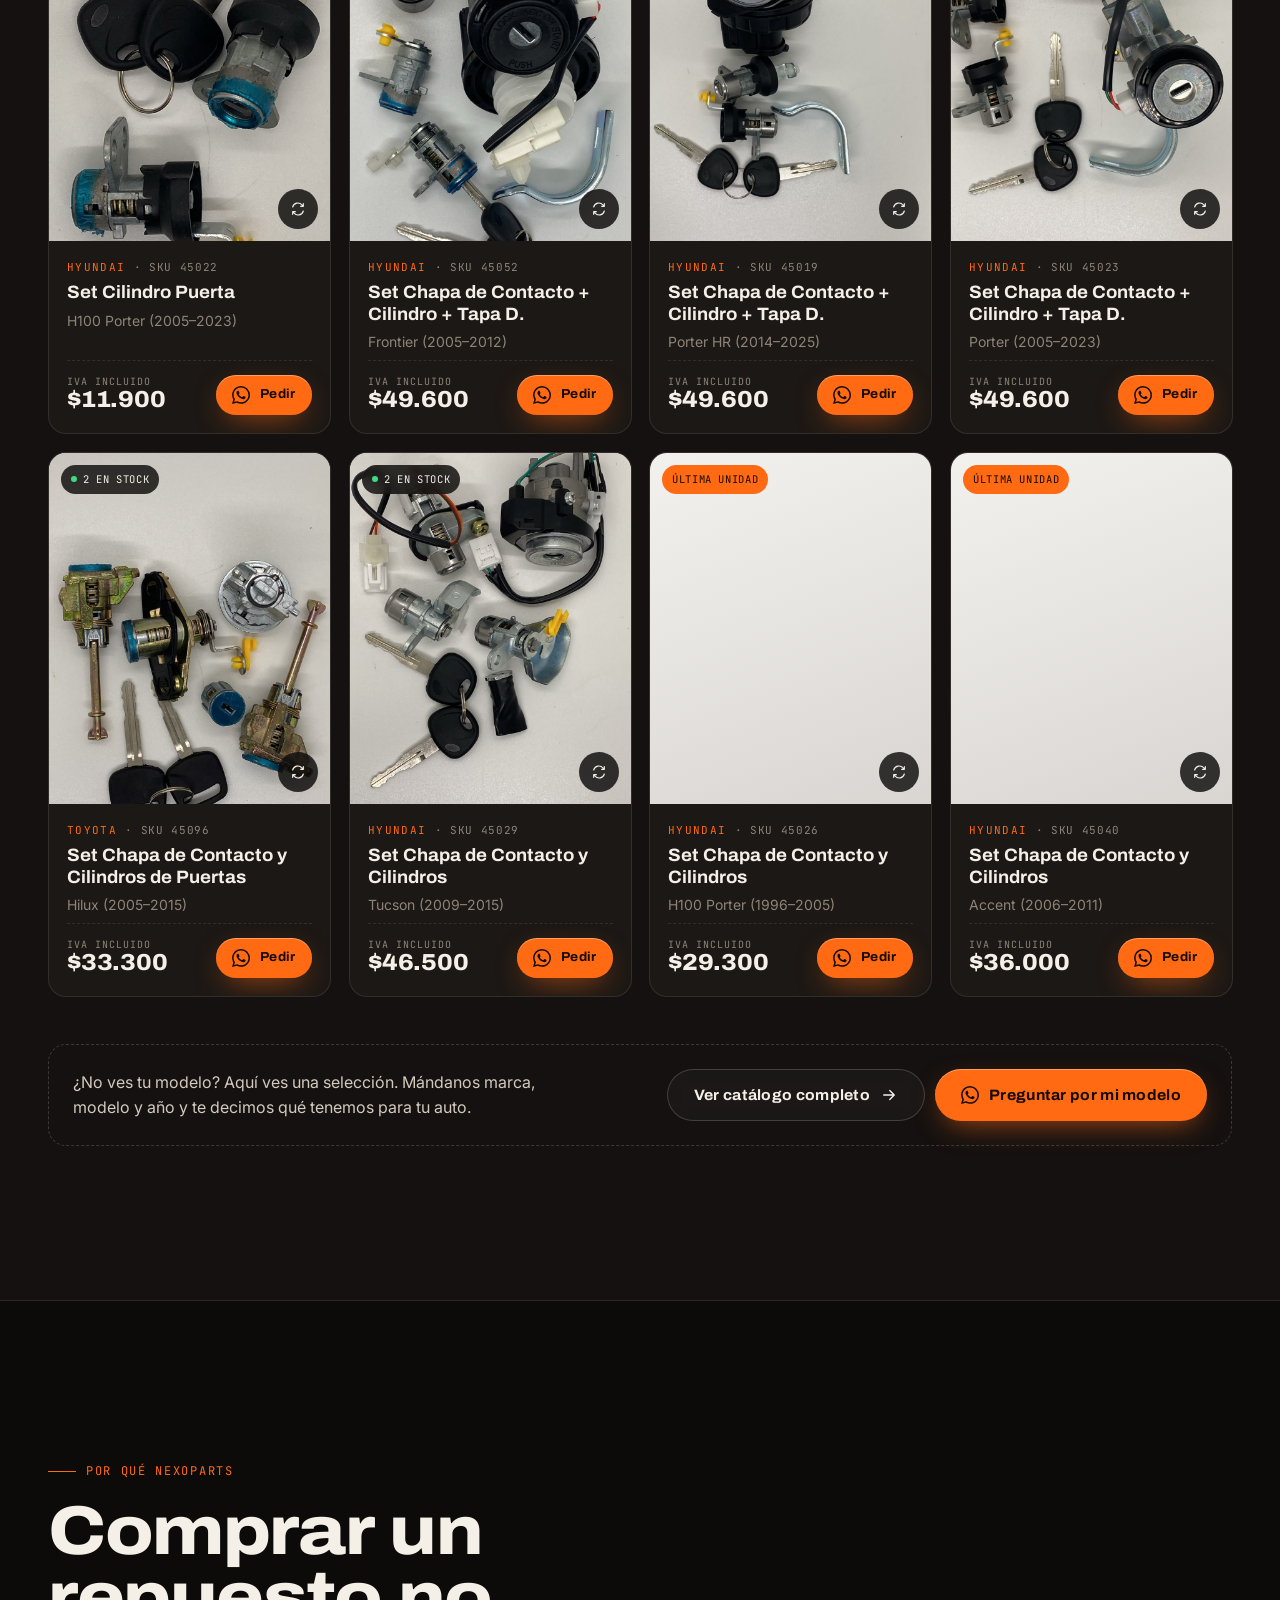
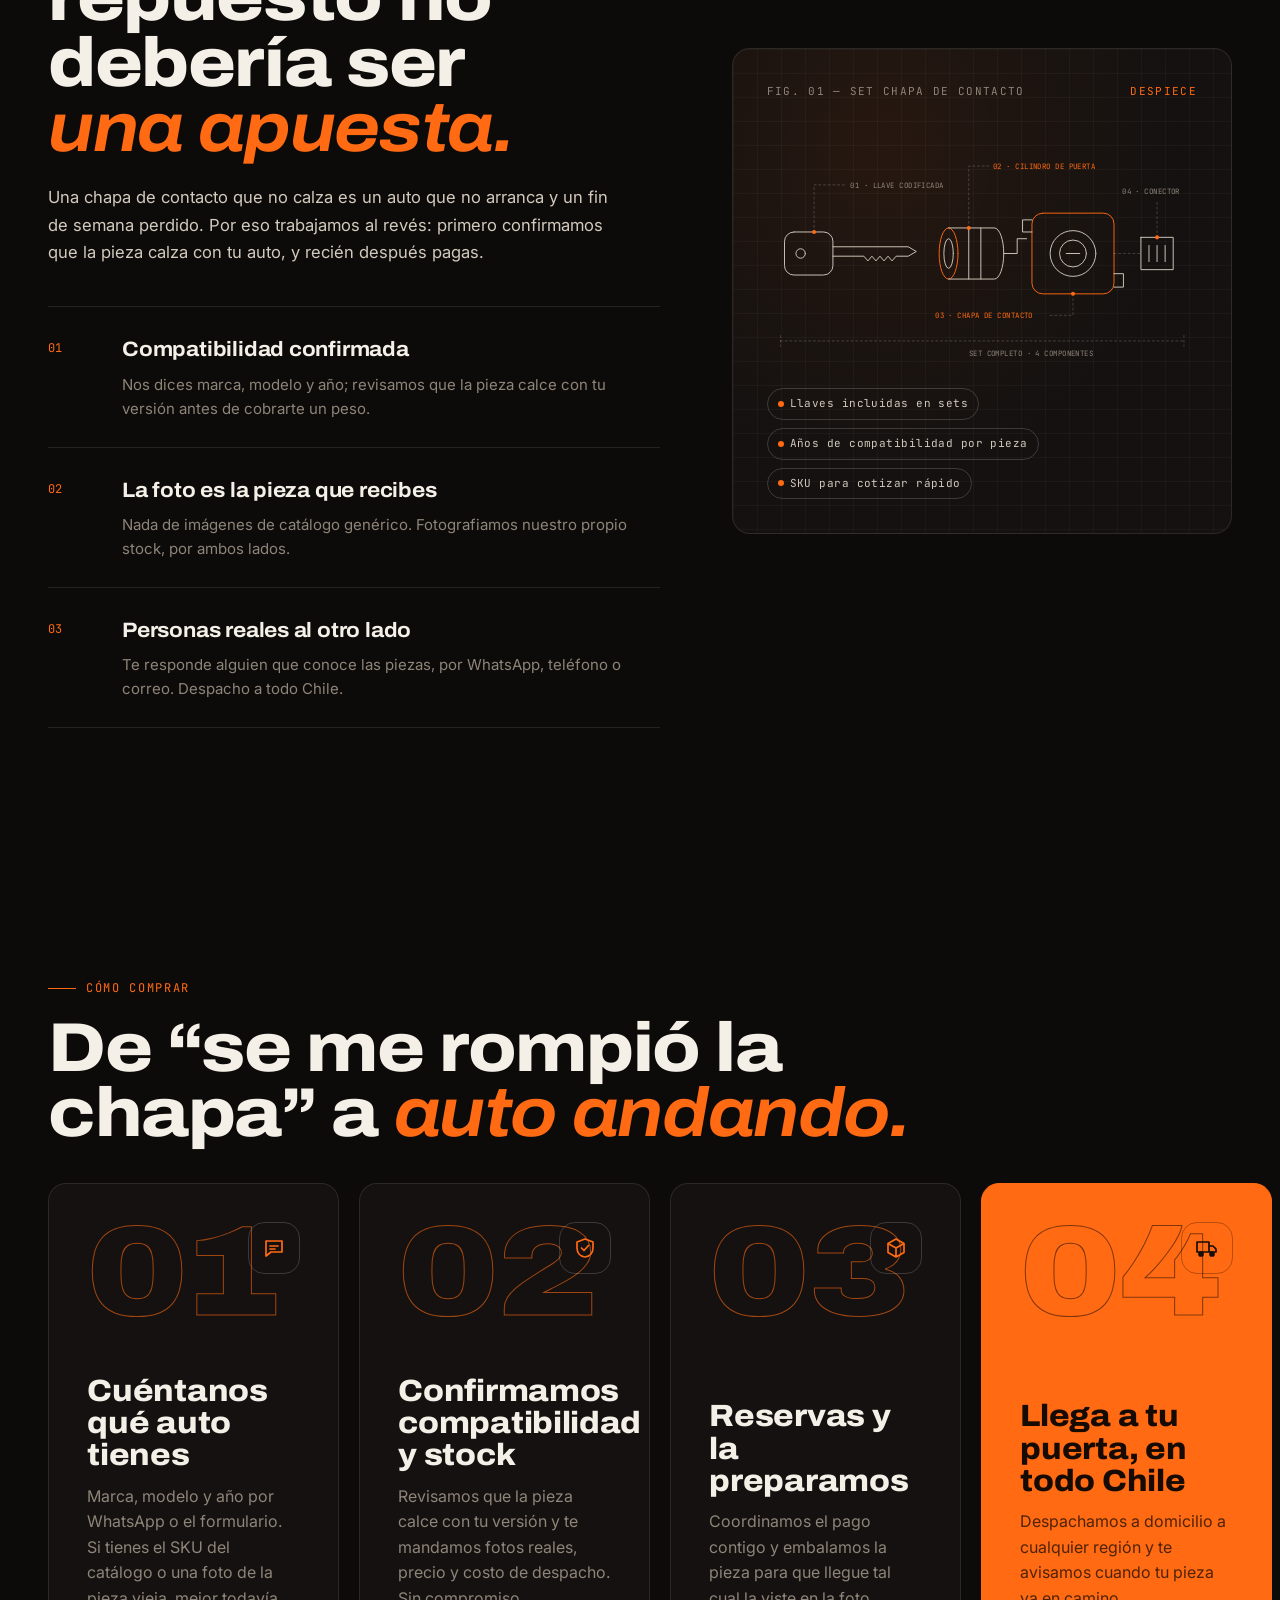
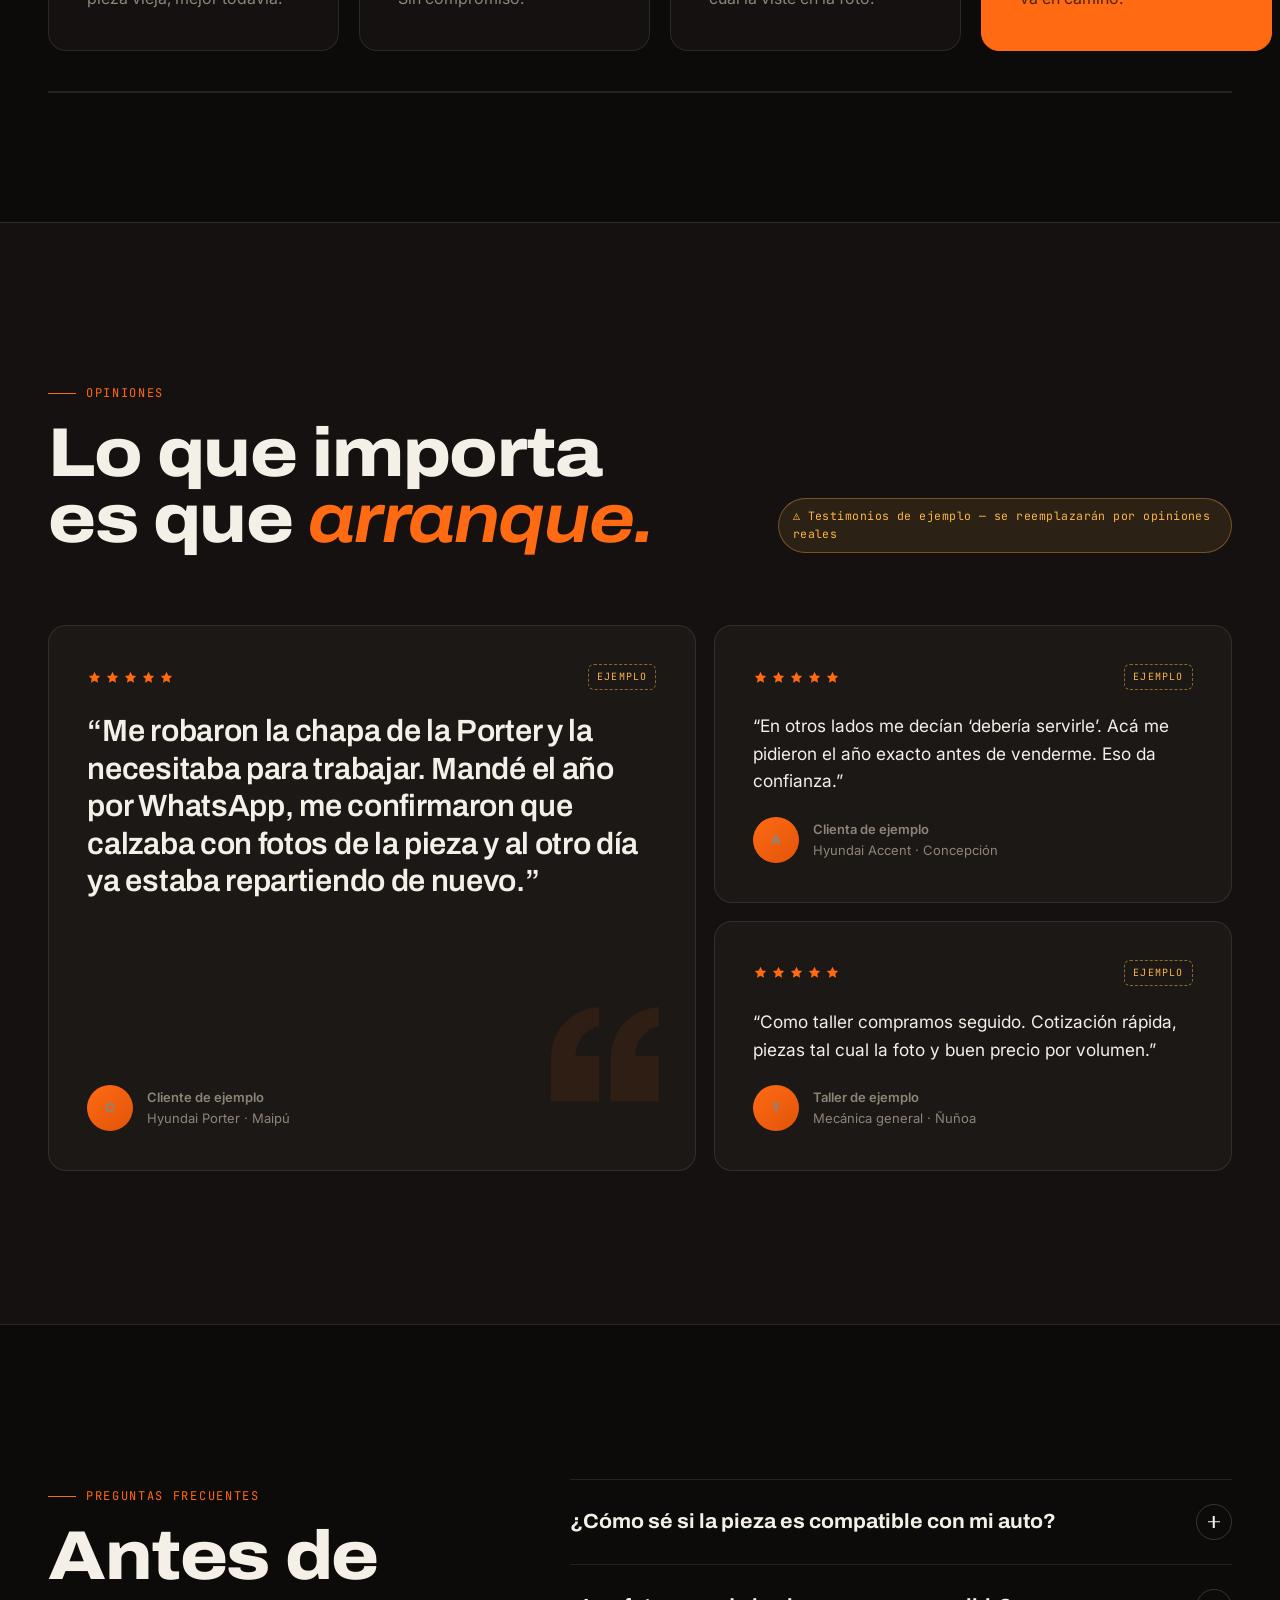
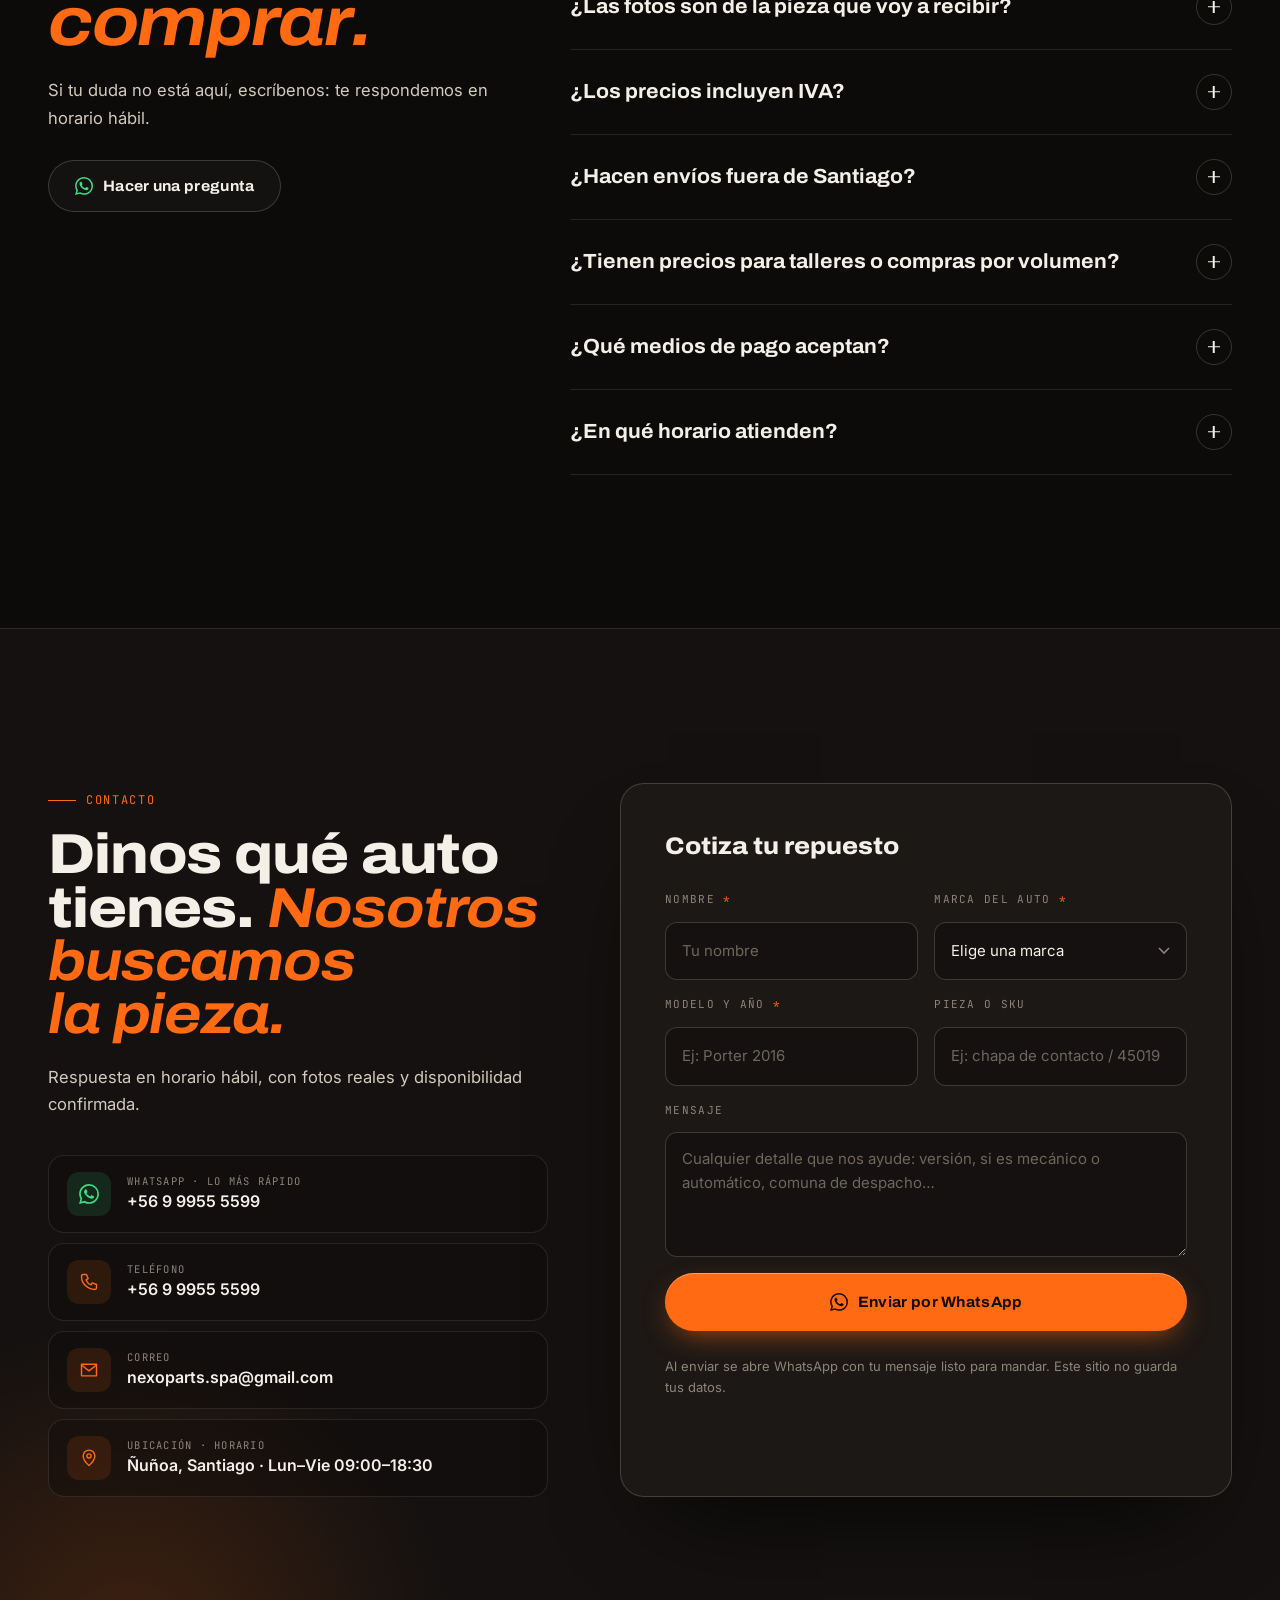
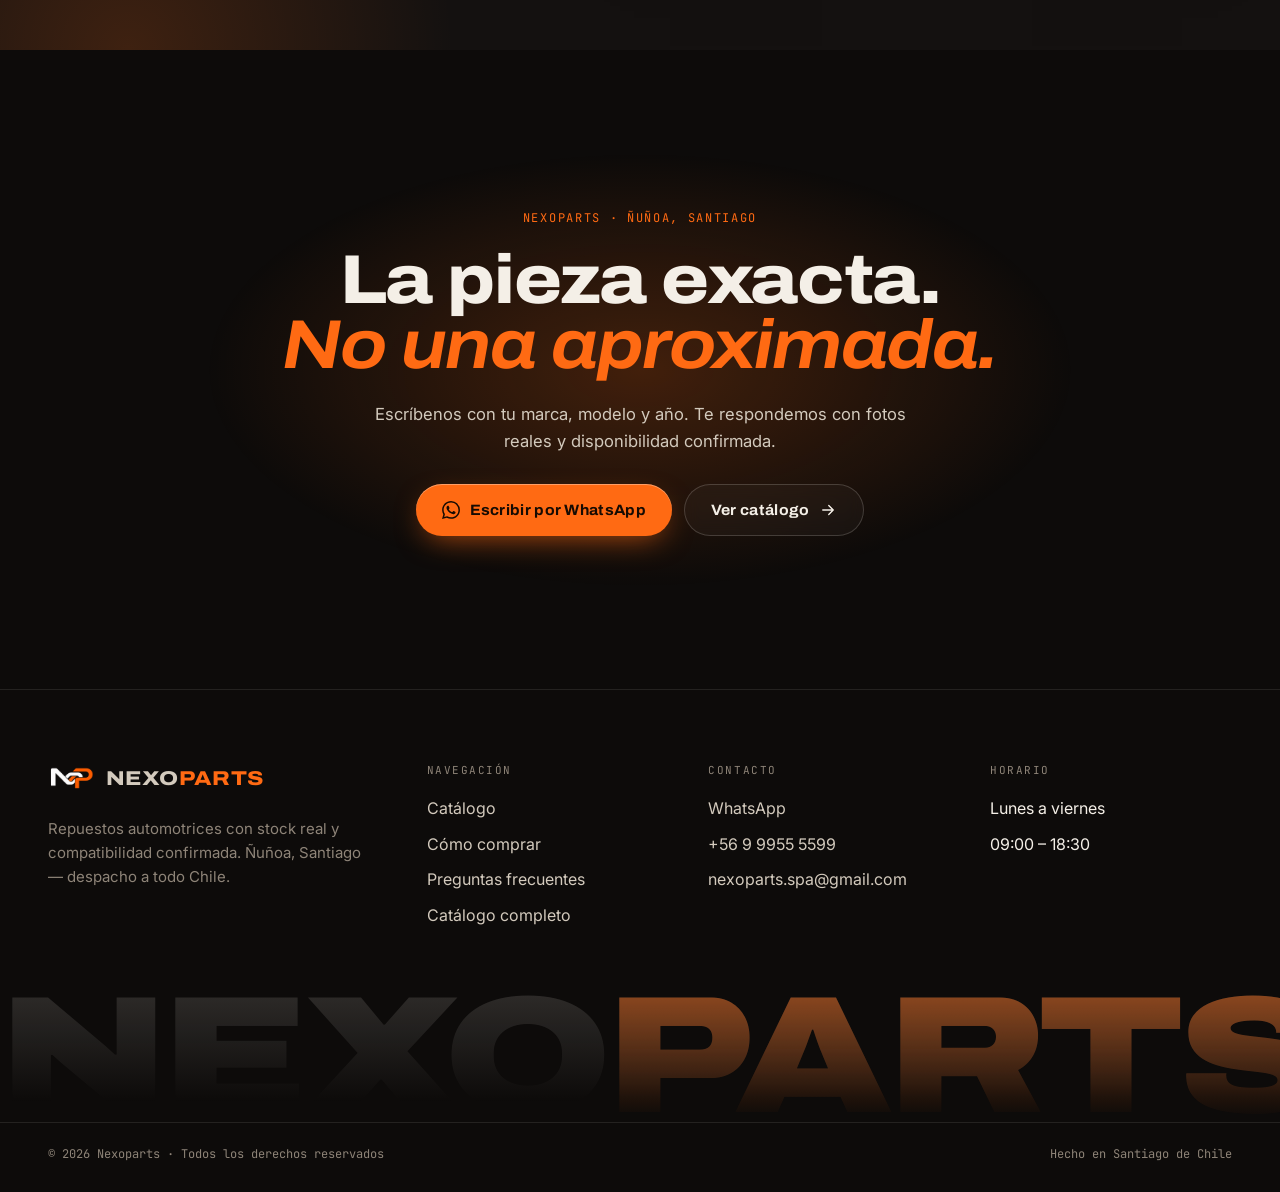
==== commit 5e51087c: "Rediseño completo de la web: nueva portada, catálogo con precios, preguntas frecuentes y contacto Co" ====
--- a/index.html
+++ b/index.html
@@ -1,306 +1,511 @@
 <!DOCTYPE html>
-<html lang="es">
+<html lang="es-CL">
 <head>
 <meta charset="UTF-8">
-<meta name="viewport" content="width=device-width, initial-scale=1.0">
-<title>Nexoparts — Repuestos y Refacciones Automotrices</title>
+<meta name="viewport" content="width=device-width, initial-scale=1, viewport-fit=cover">
+<title>Nexoparts — Repuestos automotrices con compatibilidad confirmada · Santiago</title>
+<meta name="description" content="Chapas de contacto, cilindros y repuestos para Hyundai, Toyota, Chevrolet y Kia. Fotos reales, stock verificado y compatibilidad confirmada antes de pagar. Despacho a todo Chile.">
+<meta name="theme-color" content="#0D0B0A">
+<meta property="og:title" content="Nexoparts — La pieza exacta, a la primera">
+<meta property="og:description" content="Repuestos con stock real y compatibilidad confirmada. Ñuñoa, Santiago · Despacho a todo Chile.">
+<meta property="og:image" content="images/productos/45052_1.jpeg">
+<meta property="og:type" content="website">
+<link rel="icon" type="image/png" href="images/favicon.png">
 <link rel="preconnect" href="https://fonts.googleapis.com">
 <link rel="preconnect" href="https://fonts.gstatic.com" crossorigin>
-<link href="https://fonts.googleapis.com/css2?family=Oswald:wght@400;500;600;700&family=IBM+Plex+Sans:wght@400;500;600;700&family=IBM+Plex+Mono:wght@400;500;600&display=swap" rel="stylesheet">
-<link rel="stylesheet" href="styles.css">
-<link rel="icon" type="image/png" href="images/logo.png">
+<link href="https://fonts.googleapis.com/css2?family=Archivo:ital,wdth,wght@0,62..125,400..900;1,62..125,400..900&family=Inter:wght@400;500;600&family=JetBrains+Mono:wght@400;500&display=swap" rel="stylesheet">
+<link rel="preload" as="image" href="images/productos/45052_1.jpeg">
+<link rel="stylesheet" href="styles.css?v=20261113b">
+<script>document.documentElement.classList.add('js');</script>
 </head>
-<body class="font-body bg-base text-ink antialiased">
-<div class="grain"></div>
-<div id="spotlight" class="spotlight"></div>
-
-<!-- TOP UTILITY BAR -->
-<div class="hidden sm:block bg-surface2 border-b border-line text-xs">
-  <div class="max-w-7xl mx-auto px-6 py-2 flex items-center justify-between text-mute font-mono">
-    <span>ÑUÑOA, SANTIAGO · DESPACHO A TODO CHILE</span>
-    <div class="flex items-center gap-6">
-      <span>LUN–VIE 09:00–18:30</span>
-      <a href="tel:+56999555599" class="text-hazard hover:text-orange">+56 9 9955 5599</a>
-    </div>
+<body>
+
+<!-- Iconos (se reutilizan con <use href="#i-...">) -->
+<svg width="0" height="0" style="position:absolute" aria-hidden="true">
+  <symbol id="i-arrow" viewBox="0 0 24 24"><path d="M5 12h14M13 6l6 6-6 6" fill="none" stroke="currentColor" stroke-width="1.8" stroke-linecap="round" stroke-linejoin="round"/></symbol>
+  <symbol id="i-wa" viewBox="0 0 24 24"><path fill="currentColor" d="M17.47 14.38c-.3-.15-1.76-.87-2.03-.97-.27-.1-.47-.15-.67.15-.2.3-.77.97-.94 1.16-.17.2-.35.22-.64.08-.3-.15-1.26-.46-2.39-1.48-.88-.79-1.48-1.76-1.65-2.06-.17-.3-.02-.46.13-.6.13-.14.3-.35.45-.52.15-.18.2-.3.3-.5.1-.2.05-.37-.03-.52-.07-.15-.67-1.61-.92-2.2-.24-.59-.49-.5-.67-.51h-.57c-.2 0-.52.07-.79.37-.27.3-1.04 1.02-1.04 2.48s1.07 2.88 1.21 3.07c.15.2 2.1 3.2 5.08 4.49.71.31 1.26.49 1.7.63.71.22 1.36.19 1.87.12.57-.09 1.76-.72 2-1.42.25-.69.25-1.29.18-1.41-.08-.13-.28-.2-.57-.35m-5.42 7.4h-.01a9.87 9.87 0 0 1-5.03-1.38l-.36-.21-3.74.98 1-3.65-.24-.37a9.86 9.86 0 0 1-1.51-5.26c0-5.45 4.44-9.88 9.89-9.88 2.64 0 5.12 1.03 6.99 2.9a9.83 9.83 0 0 1 2.89 6.99c0 5.45-4.44 9.88-9.88 9.88m8.41-18.3A11.82 11.82 0 0 0 12.05 0C5.5 0 .16 5.34.16 11.89c0 2.1.55 4.14 1.59 5.95L.06 24l6.3-1.65a11.88 11.88 0 0 0 5.69 1.45h.01c6.55 0 11.89-5.34 11.89-11.89a11.82 11.82 0 0 0-3.48-8.41z"/></symbol>
+  <symbol id="i-check" viewBox="0 0 24 24"><path d="M20 6 9 17l-5-5" fill="none" stroke="currentColor" stroke-width="2" stroke-linecap="round" stroke-linejoin="round"/></symbol>
+  <symbol id="i-shield" viewBox="0 0 24 24"><path d="M12 3 4 6v6c0 5 3.4 8.4 8 9 4.6-.6 8-4 8-9V6l-8-3z M8.5 12l2.5 2.5 4.5-5" fill="none" stroke="currentColor" stroke-width="1.7" stroke-linecap="round" stroke-linejoin="round"/></symbol>
+  <symbol id="i-camera" viewBox="0 0 24 24"><path d="M3 8h3.5L8 5.5h8L17.5 8H21v11H3z" fill="none" stroke="currentColor" stroke-width="1.7" stroke-linejoin="round"/><circle cx="12" cy="13" r="3.5" fill="none" stroke="currentColor" stroke-width="1.7"/></symbol>
+  <symbol id="i-truck" viewBox="0 0 24 24"><path d="M2 6h12v10H2zM14 10h4l3 3v3h-7z" fill="none" stroke="currentColor" stroke-width="1.7" stroke-linejoin="round"/><circle cx="6" cy="18" r="2" fill="var(--bg-2)" stroke="currentColor" stroke-width="1.7"/><circle cx="17" cy="18" r="2" fill="var(--bg-2)" stroke="currentColor" stroke-width="1.7"/></symbol>
+  <symbol id="i-chat" viewBox="0 0 24 24"><path d="M4 5h16v11H9l-5 4z" fill="none" stroke="currentColor" stroke-width="1.7" stroke-linejoin="round"/><path d="M8 10h8M8 13h5" stroke="currentColor" stroke-width="1.7" stroke-linecap="round"/></symbol>
+  <symbol id="i-search" viewBox="0 0 24 24"><circle cx="11" cy="11" r="6.5" fill="none" stroke="currentColor" stroke-width="1.8"/><path d="m16 16 4.5 4.5" stroke="currentColor" stroke-width="1.8" stroke-linecap="round"/></symbol>
+  <symbol id="i-phone" viewBox="0 0 24 24"><path d="M5 3h4l2 5-2.5 1.5a11 11 0 0 0 6 6L16 13l5 2v4a2 2 0 0 1-2 2A16 16 0 0 1 3 5a2 2 0 0 1 2-2" fill="none" stroke="currentColor" stroke-width="1.7" stroke-linejoin="round"/></symbol>
+  <symbol id="i-mail" viewBox="0 0 24 24"><path d="M3 5h18v14H3z" fill="none" stroke="currentColor" stroke-width="1.7" stroke-linejoin="round"/><path d="m3 6 9 7 9-7" fill="none" stroke="currentColor" stroke-width="1.7" stroke-linejoin="round"/></symbol>
+  <symbol id="i-clock" viewBox="0 0 24 24"><circle cx="12" cy="12" r="8.5" fill="none" stroke="currentColor" stroke-width="1.7"/><path d="M12 7.5V12l3 2" fill="none" stroke="currentColor" stroke-width="1.7" stroke-linecap="round"/></symbol>
+  <symbol id="i-pin" viewBox="0 0 24 24"><path d="M12 21s7-6.2 7-11.5A7 7 0 0 0 5 9.5C5 14.8 12 21 12 21z" fill="none" stroke="currentColor" stroke-width="1.7" stroke-linejoin="round"/><circle cx="12" cy="9.5" r="2.5" fill="none" stroke="currentColor" stroke-width="1.7"/></symbol>
+  <symbol id="i-key" viewBox="0 0 24 24"><circle cx="7.5" cy="12" r="4" fill="none" stroke="currentColor" stroke-width="1.7"/><path d="M11.5 12H21M17 12v3M20 12v2" fill="none" stroke="currentColor" stroke-width="1.7" stroke-linecap="round"/></symbol>
+  <symbol id="i-box" viewBox="0 0 24 24"><path d="m12 3 8 4.5v9L12 21l-8-4.5v-9z M4 7.5l8 4.5 8-4.5 M12 12v9" fill="none" stroke="currentColor" stroke-width="1.7" stroke-linejoin="round"/></symbol>
+  <symbol id="i-star" viewBox="0 0 24 24"><path fill="currentColor" d="m12 2.8 2.8 5.8 6.3.9-4.6 4.4 1.1 6.3L12 17.2l-5.6 3 1.1-6.3L2.9 9.5l6.3-.9z"/></symbol>
+  <symbol id="i-swap" viewBox="0 0 24 24"><path d="M4 9a8 8 0 0 1 14-3l2 2M20 15a8 8 0 0 1-14 3l-2-2M20 4v4h-4M4 20v-4h4" fill="none" stroke="currentColor" stroke-width="1.7" stroke-linecap="round" stroke-linejoin="round"/></symbol>
+</svg>
+
+<!-- Pantalla de carga (se oculta sola aunque falle el JS) -->
+<div class="splash" id="splash" aria-hidden="true">
+  <div class="splash-inner">
+    <img src="images/logo-sm.png" alt="" width="120" height="80">
+    <div class="splash-bar"><span></span></div>
+    <span class="splash-label">Encendiendo</span>
   </div>
 </div>
 
-<!-- HEADER -->
-<header class="sticky top-0 z-50 bg-base/95 backdrop-blur border-b border-line">
-  <div class="max-w-7xl mx-auto px-6 h-16 flex items-center justify-between">
-    <a href="index.html" class="flex items-center gap-2">
-      <img src="images/logo.png" alt="Nexoparts" class="h-8 w-auto">
-      <span class="font-display font-700 text-2xl tracking-tight text-ink">NEXO<span class="text-orange">PARTS</span></span>
+<div class="grain" aria-hidden="true"></div>
+<div class="progress" aria-hidden="true"><span id="progressBar"></span></div>
+
+<!-- ============ CABECERA ============ -->
+<header class="header" id="header">
+  <div class="wrap header-inner">
+    <a href="#top" class="brand" aria-label="Nexoparts, ir al inicio">
+      <img src="images/logo-sm.png" alt="" width="46" height="31">
+      <span class="brand-word">NEXO<b>PARTS</b></span>
     </a>
-    <nav class="hidden md:flex items-center gap-8 font-display uppercase text-sm tracking-wide text-mute">
-      <a href="catalogo.html" class="link-underline hover:text-ink px-1 py-1 rounded-sm glow-hover">Catálogo</a>
-      <a href="contacto.html" class="link-underline hover:text-ink px-1 py-1 rounded-sm glow-hover">Contacto</a>
+    <nav class="nav" aria-label="Principal">
+      <a href="#catalogo">Catálogo</a>
+      <a href="#confianza">Por qué nosotros</a>
+      <a href="#como-comprar">Cómo comprar</a>
+      <a href="#opiniones">Opiniones</a>
+      <a href="#preguntas">Preguntas</a>
     </nav>
-    <div class="flex items-center gap-4">
-      <a href="catalogo.html" class="hidden sm:flex items-center gap-2 text-ink font-mono text-sm border border-line rounded px-3 py-1.5 glow-hover">
-        <svg width="16" height="16" viewBox="0 0 24 24" fill="none" stroke="currentColor" stroke-width="2"><circle cx="9" cy="21" r="1"/><circle cx="20" cy="21" r="1"/><path d="M1 1h4l2.68 13.39a2 2 0 0 0 2 1.61h9.72a2 2 0 0 0 2-1.61L23 6H6"/></svg>
-        Catálogo
-      </a>
-      <button id="menuBtn" aria-label="Abrir menú" class="md:hidden text-ink glow-hover rounded-sm p-1">
-        <svg width="24" height="24" viewBox="0 0 24 24" fill="none" stroke="currentColor" stroke-width="2"><line x1="3" y1="6" x2="21" y2="6"/><line x1="3" y1="12" x2="21" y2="12"/><line x1="3" y1="18" x2="21" y2="18"/></svg>
-      </button>
-    </div>
-  </div>
-  <nav id="mobileMenu" class="hidden md:hidden border-t border-line bg-surface font-display uppercase text-sm tracking-wide">
-    <a href="catalogo.html" class="block px-6 py-3 text-mute hover:text-ink border-b border-line glow-hover">Catálogo</a>
-    <a href="contacto.html" class="block px-6 py-3 text-mute hover:text-ink glow-hover">Contacto</a>
-  </nav>
+    <div style="display:flex;gap:10px;align-items:center">
+      <a href="#contacto" class="btn btn--primary btn--sm header-cta" data-magnetic>Cotizar pieza <svg class="arrow"><use href="#i-arrow"/></svg></a>
+      <button class="burger" id="burger" aria-label="Abrir menú" aria-expanded="false" aria-controls="mobileMenu"><span></span></button>
+    </div>
+  </div>
 </header>
 
+<nav class="mobile-menu" id="mobileMenu" aria-label="Menú móvil">
+  <a class="mm-link" href="#catalogo"><small>01</small>Catálogo</a>
+  <a class="mm-link" href="#confianza"><small>02</small>Por qué nosotros</a>
+  <a class="mm-link" href="#como-comprar"><small>03</small>Cómo comprar</a>
+  <a class="mm-link" href="#preguntas"><small>04</small>Preguntas</a>
+  <a class="mm-link" href="#contacto"><small>05</small>Contacto</a>
+  <div class="mm-foot">
+    <a class="btn btn--primary btn--block" href="https://wa.me/56999555599" target="_blank" rel="noopener"><svg><use href="#i-wa"/></svg> Escríbenos por WhatsApp</a>
+    <p class="mono muted" style="font-size:12px;text-align:center">Lun–Vie 09:00–18:30 · Ñuñoa, Santiago</p>
+  </div>
+</nav>
+
 <main id="top">
 
-<!-- HERO -->
-<section class="relative border-b border-line overflow-hidden">
-  <div class="max-w-7xl mx-auto px-6 py-16 md:py-24 grid grid-cols-1 lg:grid-cols-12 gap-12 items-center">
-
-    <div class="lg:col-span-7">
-      <h1 class="font-display font-700 uppercase leading-[0.95] text-4xl sm:text-5xl lg:text-6xl text-ink">
-        Encuentra la pieza exacta,<br class="hidden sm:block"> no una aproximada.
+<!-- ============ PORTADA ============ -->
+<section class="hero" id="hero">
+  <div class="hero-bg" aria-hidden="true"><img src="images/hero.jpg" alt="" data-parallax="0.15"></div>
+  <div class="hero-tint" aria-hidden="true"></div>
+  <div class="hero-mesh" aria-hidden="true"></div>
+  <div class="hero-grid" aria-hidden="true"></div>
+  <div class="hero-spot" aria-hidden="true"></div>
+
+  <div class="wrap hero-inner">
+    <div class="hero-copy">
+      <span class="status-pill" id="statusPill"><span class="status-dot"></span><span id="statusText">Lun–Vie 09:00–18:30<span class="sp-extra"> · Despacho a todo Chile</span></span></span>
+
+      <h1 class="h-display hero-title">
+        <span class="line"><span>Repuestos que</span></span>
+        <span class="line"><span><span class="underline-wrap em-accent">calzan<svg viewBox="0 0 200 20" preserveAspectRatio="none" aria-hidden="true"><path pathLength="1" d="M3 14C50 5 120 3 197 10"/></svg></span></span></span>
+        <span class="line"><span>a la primera.</span></span>
       </h1>
-      <p class="mt-6 text-mute text-base sm:text-lg max-w-xl">
-        Filtra el catálogo por marca de tu auto y tipo de pieza. Stock verificado, sin promesas de "puede que llegue".
-      </p>
-
-      <!-- FUNCTIONAL SEARCH -> redirects to catalogo.html with filters applied -->
-      <form id="heroSearch" action="catalogo.html" method="get" class="mt-8 bg-surface border border-line rounded-sm p-4 sm:p-5 max-w-xl">
-        <div class="grid grid-cols-1 sm:grid-cols-3 gap-3">
-          <div>
-            <label for="marca" class="font-mono text-[11px] text-mute uppercase">Marca</label>
-            <select id="marca" name="marca" class="field mt-1">
-              <option value="">Todas las marcas</option>
-            </select>
-          </div>
-          <div>
-            <label for="categoria" class="font-mono text-[11px] text-mute uppercase">Pieza</label>
-            <select id="categoria" name="categoria" class="field mt-1">
-              <option value="">Todas las piezas</option>
-            </select>
-          </div>
-          <div>
-            <label for="q" class="font-mono text-[11px] text-mute uppercase">SKU o palabra clave</label>
-            <input id="q" name="q" type="text" placeholder="Ej: WPT-057" class="field mt-1 vin-input">
-          </div>
+
+      <p class="lead hero-sub">Chapas de contacto, cilindros y repuestos para tu Hyundai, Toyota, Chevrolet o Kia. Te confirmamos compatibilidad y stock <strong style="color:var(--ink)">antes de que pagues</strong> — sin “puede que le sirva”.</p>
+
+      <div class="hero-actions">
+        <a href="#catalogo" class="btn btn--primary" data-magnetic>Explorar catálogo <svg class="arrow"><use href="#i-arrow"/></svg></a>
+        <a href="https://wa.me/56999555599?text=Hola%20Nexoparts%2C%20busco%20un%20repuesto%20para%20mi%20auto." target="_blank" rel="noopener" class="btn btn--ghost btn--wa" data-magnetic><svg><use href="#i-wa"/></svg> Cotizar por WhatsApp</a>
+      </div>
+
+      <form class="hero-search" action="catalogo.html" method="get" role="search" aria-label="Buscar repuesto">
+        <div class="hs-field">
+          <label for="hs-marca">Marca</label>
+          <select id="hs-marca" name="marca" data-fill="brands"><option value="">Todas</option><option>Hyundai</option><option>Toyota</option><option>Chevrolet</option><option>Kia</option></select>
         </div>
-        <button type="submit" class="btn-primary w-full sm:w-auto mt-4 bg-orange text-base font-display uppercase tracking-wide text-sm font-600 px-6 py-3 rounded-sm">Buscar en el catálogo</button>
+        <div class="hs-field">
+          <label for="hs-cat">Pieza</label>
+          <select id="hs-cat" name="categoria" data-fill="cats"><option value="">Todas</option></select>
+        </div>
+        <div class="hs-field">
+          <label for="hs-q">Modelo o SKU</label>
+          <input id="hs-q" name="q" type="text" placeholder="Ej: Porter, 45052" autocomplete="off">
+        </div>
+        <button type="submit" class="btn btn--primary"><svg><use href="#i-search"/></svg><span class="sr-only">Buscar</span><span aria-hidden="true">Buscar</span></button>
       </form>
-
-      <!-- STAMPED SPEC PLATE -->
-      <div class="plate rounded-sm mt-10 px-8 py-6 grid grid-cols-2 gap-4 max-w-xl">
-        <div class="rivet-tl"></div><div class="rivet-tr"></div><div class="rivet-bl"></div><div class="rivet-br"></div>
-        <div>
-          <p class="font-display text-2xl sm:text-3xl text-orange">TODO CHILE</p>
-          <p class="font-mono text-[11px] text-mute uppercase tracking-wide mt-1">Despacho a domicilio</p>
-        </div>
-        <a href="https://wa.me/56999555599" target="_blank" rel="noopener" class="block glow-hover rounded-sm -m-2 p-2">
-          <p class="font-display text-2xl sm:text-3xl text-hazard">PEDIDOS</p>
-          <p class="font-mono text-[11px] text-mute uppercase tracking-wide mt-1">Haz tu pedido por WhatsApp →</p>
-        </a>
-      </div>
-    </div>
-
-    <!-- HERO IMAGE -->
-    <div class="lg:col-span-5">
-      <!--
-        IMAGEN DEL INICIO: pon la foto que quieras mostrar aquí en
-        images/hero.jpg (ideal: horizontal o cuadrada, buena luz, sin texto encima).
-        Si el archivo no existe, se muestra automáticamente el diagrama técnico como respaldo.
-      -->
-      <div class="bg-surface border border-line rounded-sm overflow-hidden relative aspect-[4/3] lg:aspect-[6/5]">
-        <img src="images/hero.jpg" alt="Repuestos Nexoparts" class="w-full h-full object-cover"
-             onerror="this.style.display='none'; this.nextElementSibling.style.display='block';">
-        <div style="display:none" class="blueprint-grid p-6 h-full">
-          <p class="font-mono text-[11px] text-steel uppercase tracking-wide mb-2">Fig. 03 — Sistema de freno delantero</p>
-          <svg viewBox="0 0 380 340" class="w-full h-auto" role="img" aria-label="Diagrama técnico de sistema de freno delantero con disco, pastillas y caliper">
-            <circle cx="190" cy="150" r="95" fill="none" stroke="#4C7A9E" stroke-width="1.5"/>
-            <circle cx="190" cy="150" r="70" fill="none" stroke="#4C7A9E" stroke-width="1"/>
-            <circle cx="190" cy="150" r="28" fill="none" stroke="#8A9099" stroke-width="1.5"/>
-            <circle cx="190" cy="150" r="6" fill="#8A9099"/>
-            <g stroke="#8A9099" stroke-width="1">
-              <line x1="190" y1="55" x2="190" y2="85"/>
-              <line x1="190" y1="215" x2="190" y2="245"/>
-              <line x1="95" y1="150" x2="125" y2="150"/>
-              <line x1="255" y1="150" x2="285" y2="150"/>
-            </g>
-            <rect x="150" y="122" width="26" height="56" rx="3" fill="none" stroke="#F2B705" stroke-width="1.5"/>
-            <rect x="204" y="122" width="26" height="56" rx="3" fill="none" stroke="#F2B705" stroke-width="1.5"/>
-            <rect x="140" y="112" width="100" height="76" rx="6" fill="none" stroke="#FF5A1F" stroke-width="1.5" stroke-dasharray="3 3"/>
-            <line x1="190" y1="55" x2="80" y2="30" stroke="#4C7A9E" stroke-width="0.75" stroke-dasharray="2 2"/>
-            <text x="20" y="26" font-family="IBM Plex Mono" font-size="10" fill="#4C7A9E">01 · DISCO VENTILADO</text>
-            <line x1="140" y1="150" x2="40" y2="150" stroke="#F2B705" stroke-width="0.75" stroke-dasharray="2 2"/>
-            <text x="10" y="146" font-family="IBM Plex Mono" font-size="10" fill="#F2B705">02 · PASTILLAS</text>
-            <line x1="240" y1="150" x2="345" y2="150" stroke="#FF5A1F" stroke-width="0.75" stroke-dasharray="2 2"/>
-            <text x="256" y="146" font-family="IBM Plex Mono" font-size="10" fill="#FF5A1F">03 · CALIPER</text>
-            <line x1="190" y1="245" x2="270" y2="300" stroke="#8A9099" stroke-width="0.75" stroke-dasharray="2 2"/>
-            <text x="238" y="315" font-family="IBM Plex Mono" font-size="10" fill="#8A9099">04 · PERNO GUÍA</text>
-          </svg>
-        </div>
-      </div>
-    </div>
-
-  </div>
-  <div class="hazard-strip h-1.5 w-full"></div>
-</section>
-
-<!-- BRAND MARQUEE -->
-<section class="border-b border-line bg-surface2 py-5">
-  <p class="text-center font-mono text-[11px] text-mute uppercase tracking-widest mb-3">Manejamos stock para estas marcas</p>
-  <div class="marquee-wrap">
-    <div class="marquee-track font-display uppercase text-lg sm:text-xl tracking-widest text-mute gap-16 pr-16">
-      <span id="marqueeSetA" class="flex gap-16"></span>
-      <span id="marqueeSetB" class="flex gap-16"></span>
-    </div>
-  </div>
-</section>
-
-<!-- FEATURED PRODUCTS -->
-<section class="border-b border-line">
-  <div class="max-w-7xl mx-auto px-6 py-16">
-    <div class="flex flex-col sm:flex-row sm:items-end sm:justify-between gap-4 mb-10">
+    </div>
+
+    <div class="hero-stage" aria-label="Pieza destacada">
+      <svg class="stage-orbit" viewBox="0 0 100 100" aria-hidden="true">
+        <circle cx="50" cy="50" r="48" fill="none" stroke="currentColor" stroke-width="2.2" pathLength="360" stroke-dasharray="0.6 5.4"/>
+        <circle class="tick-hot" cx="50" cy="50" r="48" fill="none" stroke="currentColor" stroke-width="2.2" pathLength="360" stroke-dasharray="0.6 5.4 0.6 5.4 0.6 5.4 0.6 5.4 0.6 5.4 0.6 5.4 0 324"/>
+        <circle cx="50" cy="50" r="44.5" fill="none" stroke="currentColor" stroke-width=".25"/>
+      </svg>
+      <div class="stage-card" data-tilt="8">
+        <img src="images/productos/45052_1.jpeg" alt="Set chapa de contacto, cilindros y llaves para Hyundai Frontier 2005–2012, foto real" width="900" height="1600" fetchpriority="high">
+      </div>
+      <div class="stage-chip stage-chip--a"><span class="ico"><svg><use href="#i-key"/></svg></span><span><small>SKU 45052</small><strong>Hyundai Frontier 05–12</strong></span></div>
+      <div class="stage-chip stage-chip--b"><span class="ico"><svg><use href="#i-check"/></svg></span><span><small>Antes de pagar</small><strong>Compatibilidad verificada</strong></span></div>
+      <div class="stage-chip stage-chip--c"><span class="ico"><svg><use href="#i-camera"/></svg></span><span><small>Sin catálogo genérico</small><strong>Foto real de la pieza</strong></span></div>
+    </div>
+  </div>
+
+  <div class="hero-stats">
+    <div class="wrap">
+      <div class="stat"><span class="stat-num"><span data-count="13" id="statProducts">13</span><em>+</em></span><span class="stat-label">Piezas en stock</span></div>
+      <div class="stat"><span class="stat-num"><span data-count="4" id="statBrands">4</span></span><span class="stat-label">Marcas atendidas</span></div>
+      <div class="stat"><span class="stat-num"><span data-count="100">100</span><em>%</em></span><span class="stat-label">Fotos reales</span></div>
+      <div class="stat"><span class="stat-num">Todo <em>Chile</em></span><span class="stat-label">Despacho a domicilio</span></div>
+    </div>
+  </div>
+</section>
+
+<!-- ============ MARCAS ============ -->
+<section class="marquee" aria-label="Marcas con stock">
+  <div class="marquee-track">
+    <div class="marquee-set">
+      <span class="marquee-item">Hyundai</span><i class="marquee-sep"></i>
+      <span class="marquee-item">Toyota</span><i class="marquee-sep"></i>
+      <span class="marquee-item">Chevrolet</span><i class="marquee-sep"></i>
+      <span class="marquee-item">Kia</span><i class="marquee-sep"></i>
+      <span class="marquee-item">Porter</span><i class="marquee-sep"></i>
+      <span class="marquee-item">Hilux</span><i class="marquee-sep"></i>
+      <span class="marquee-item">Accent</span><i class="marquee-sep"></i>
+      <span class="marquee-item">Sail</span><i class="marquee-sep"></i>
+    </div>
+    <div class="marquee-set" aria-hidden="true">
+      <span class="marquee-item">Hyundai</span><i class="marquee-sep"></i>
+      <span class="marquee-item">Toyota</span><i class="marquee-sep"></i>
+      <span class="marquee-item">Chevrolet</span><i class="marquee-sep"></i>
+      <span class="marquee-item">Kia</span><i class="marquee-sep"></i>
+      <span class="marquee-item">Porter</span><i class="marquee-sep"></i>
+      <span class="marquee-item">Hilux</span><i class="marquee-sep"></i>
+      <span class="marquee-item">Accent</span><i class="marquee-sep"></i>
+      <span class="marquee-item">Sail</span><i class="marquee-sep"></i>
+    </div>
+  </div>
+</section>
+
+<!-- ============ CATÁLOGO ============ -->
+<section class="section catalog" id="catalogo">
+  <div class="wrap">
+    <div class="section-head section-head--split">
       <div>
-        <span class="font-mono text-xs text-steel">CATÁLOGO</span>
-        <h2 class="font-display font-700 uppercase text-3xl sm:text-4xl mt-2">Piezas con stock real</h2>
-      </div>
-      <a href="catalogo.html" class="link-underline font-display uppercase text-sm text-orange glow-hover px-2 py-1 rounded-sm">Ver catálogo completo →</a>
-    </div>
-    <div id="featuredGrid" class="grid grid-cols-1 sm:grid-cols-2 lg:grid-cols-4 gap-5"></div>
-  </div>
-</section>
-
-<!-- WORK ORDERS / TESTIMONIALS -->
-<section class="border-b border-line bg-surface2">
-  <div class="max-w-7xl mx-auto px-6 py-16">
-    <span class="font-mono text-xs text-steel">TALLERES Y CLIENTES QUE COMPRAN CON NOSOTROS</span>
-    <h2 class="font-display font-700 uppercase text-3xl sm:text-4xl mt-2 mb-10">Órdenes de trabajo reales</h2>
-    <div class="grid grid-cols-1 md:grid-cols-3 gap-5">
-
-      <div class="bg-base border border-line rounded-sm overflow-hidden glow-hover">
-        <div class="flex items-center justify-between px-5 py-3 border-b border-line bg-surface2 font-mono text-xs text-hazard">
-          <span>ORDEN #4471</span><span>RESUELTA</span>
-        </div>
-        <div class="p-5">
-          <p class="text-ink text-sm">"Necesitábamos un kit de embrague Exedy para un Corolla 2011 con urgencia. Confirmaron stock por WhatsApp y llegó al día siguiente."</p>
-          <p class="font-mono text-xs text-mute mt-4">Taller Rivera — San Bernardo</p>
-        </div>
-      </div>
-
-      <div class="bg-base border border-line rounded-sm overflow-hidden glow-hover">
-        <div class="flex items-center justify-between px-5 py-3 border-b border-line bg-surface2 font-mono text-xs text-hazard">
-          <span>ORDEN #3902</span><span>RESUELTA</span>
-        </div>
-        <div class="p-5">
-          <p class="text-ink text-sm">"Dejamos de adivinar el código de motor. Filtramos por marca y modelo y el sistema descartó las piezas que no calzaban."</p>
-          <p class="font-mono text-xs text-mute mt-4">MecánicaExpress — Ñuñoa</p>
-        </div>
-      </div>
-
-      <div class="bg-base border border-line rounded-sm overflow-hidden glow-hover">
-        <div class="flex items-center justify-between px-5 py-3 border-b border-line bg-surface2 font-mono text-xs text-hazard">
-          <span>ORDEN #5108</span><span>RESUELTA</span>
-        </div>
-        <div class="p-5">
-          <p class="text-ink text-sm">"Trabajamos con precio por volumen para talleres. Cotización por correo el mismo día, sin llamadas de por medio."</p>
-          <p class="font-mono text-xs text-mute mt-4">AutoTaller Contreras — Puente Alto</p>
-        </div>
-      </div>
-
-    </div>
-  </div>
-</section>
-
-<!-- CTA -->
-<section class="border-b border-line">
-  <div class="max-w-7xl mx-auto px-6 py-16 flex flex-col sm:flex-row items-center justify-between gap-6">
+        <span class="kicker rv">Catálogo · stock real</span>
+        <h2 class="h-display h2 rv" data-d="1" style="margin-top:18px">Lo que está en la repisa, <span class="em-accent">hoy.</span></h2>
+      </div>
+      <div class="rv" data-d="2">
+        <p class="lead">Cada pieza tiene foto propia, SKU, años de compatibilidad y precio final con IVA. El stock es acotado (1–2 unidades): toca “Pedir” y te confirmamos disponibilidad y compatibilidad por WhatsApp.</p>
+      </div>
+    </div>
+
+    <div class="filters rv" id="chips" role="group" aria-label="Filtrar por marca" style="margin-bottom:28px">
+      <button class="chip is-active" data-filter="">Todas</button>
+      <button class="chip" data-filter="Hyundai">Hyundai</button>
+      <button class="chip" data-filter="Toyota">Toyota</button>
+      <button class="chip" data-filter="Chevrolet">Chevrolet</button>
+      <button class="chip" data-filter="Kia">Kia</button>
+    </div>
+
+    <div class="pgrid" id="homeGrid" data-catalog data-limit="8">
+      <noscript><p class="muted">Para ver el catálogo activa JavaScript o escríbenos por <a href="https://wa.me/56999555599" style="color:var(--accent)">WhatsApp</a>.</p></noscript>
+    </div>
+
+    <div class="catalog-foot rv">
+      <p>¿No ves tu modelo? Aquí ves una selección. Mándanos marca, modelo y año y te decimos qué tenemos para tu auto.</p>
+      <div style="display:flex;flex-wrap:wrap;gap:10px">
+        <a href="catalogo.html" class="btn btn--ghost" data-magnetic>Ver catálogo completo <svg class="arrow"><use href="#i-arrow"/></svg></a>
+        <a href="https://wa.me/56999555599?text=Hola%20Nexoparts%2C%20no%20encuentro%20mi%20pieza%20en%20el%20cat%C3%A1logo.%20Mi%20auto%20es%3A%20" target="_blank" rel="noopener" class="btn btn--primary" data-magnetic><svg><use href="#i-wa"/></svg> Preguntar por mi modelo</a>
+      </div>
+    </div>
+  </div>
+</section>
+
+<!-- ============ CONFIANZA ============ -->
+<section class="section trust" id="confianza">
+  <div class="wrap trust-grid">
     <div>
-      <h2 class="font-display font-700 uppercase text-2xl sm:text-3xl">¿Buscas una pieza específica o precio por volumen?</h2>
-      <p class="text-mute mt-2">Escríbenos con el modelo de tu auto o el SKU de la pieza y te confirmamos stock.</p>
-    </div>
-    <a href="contacto.html" class="btn-primary bg-orange text-base font-display uppercase tracking-wide text-sm font-600 px-8 py-3 rounded-sm whitespace-nowrap">Ir a contacto</a>
+      <span class="kicker rv">Por qué Nexoparts</span>
+      <h2 class="h-display h2 rv" data-d="1" style="margin-top:18px">Comprar un repuesto no debería ser <span class="em-accent">una apuesta.</span></h2>
+      <p class="lead rv" data-d="2" style="margin-top:22px">Una chapa de contacto que no calza es un auto que no arranca y un fin de semana perdido. Por eso trabajamos al revés: primero confirmamos que la pieza calza con tu auto, y recién después pagas.</p>
+
+      <div class="pillars">
+        <div class="pillar rv"><span class="pillar-n">01</span><div><h3>Compatibilidad confirmada</h3><p>Nos dices marca, modelo y año; revisamos que la pieza calce con tu versión antes de cobrarte un peso.</p></div></div>
+        <div class="pillar rv" data-d="1"><span class="pillar-n">02</span><div><h3>La foto es la pieza que recibes</h3><p>Nada de imágenes de catálogo genérico. Fotografiamos nuestro propio stock, por ambos lados.</p></div></div>
+        <div class="pillar rv" data-d="2"><span class="pillar-n">03</span><div><h3>Personas reales al otro lado</h3><p>Te responde alguien que conoce las piezas, por WhatsApp, teléfono o correo. Despacho a todo Chile.</p></div></div>
+      </div>
+    </div>
+
+    <figure class="blueprint rv" data-d="1" aria-label="Diagrama técnico de un set de chapa de contacto">
+      <div class="bp-head"><span>Fig. 01 — Set chapa de contacto</span><span>Despiece</span></div>
+      <svg class="bp-svg" id="blueprint" viewBox="0 0 640 380" role="img" aria-label="Despiece: llave, cilindro de puerta, chapa de contacto y conector">
+        <!-- cotas -->
+        <path class="ln ln-dim" d="M20 330 H620"/>
+        <path class="ln ln-dim" d="M20 322 V338 M620 322 V338"/>
+        <text class="lbl" x="300" y="352">SET COMPLETO · 4 COMPONENTES</text>
+        <!-- 1 llave -->
+        <path class="ln draw" pathLength="1" d="M40 168 h44 a14 14 0 0 1 14 14 v36 a14 14 0 0 1-14 14 h-44 a14 14 0 0 1-14-14 v-36 a14 14 0 0 1 14-14 z"/>
+        <circle class="ln draw" pathLength="1" cx="50" cy="200" r="7"/>
+        <path class="ln draw" pathLength="1" d="M98 190 H210 L222 197 L210 204 H192 l-6 7 -6-7 -6 7 -6-7 -6 7 -6-7 -6 7 -6-7 H98"/>
+        <!-- 2 cilindro puerta -->
+        <ellipse class="ln ln-hot draw" pathLength="1" cx="270" cy="200" rx="14" ry="38"/>
+        <ellipse class="ln draw" pathLength="1" cx="270" cy="200" rx="7" ry="22"/>
+        <path class="ln draw" pathLength="1" d="M270 162 H338 A14 38 0 0 1 338 238 H270"/>
+        <path class="ln draw" pathLength="1" d="M300 162 V238 M318 162 V238"/>
+        <path class="ln draw" pathLength="1" d="M352 200 H372 V178 H386"/>
+        <!-- 3 chapa de contacto -->
+        <path class="ln ln-hot draw" pathLength="1" d="M410 140 H500 a16 16 0 0 1 16 16 V244 a16 16 0 0 1-16 16 H410 a16 16 0 0 1-16-16 V156 a16 16 0 0 1 16-16 z"/>
+        <circle class="ln draw" pathLength="1" cx="455" cy="200" r="34"/>
+        <circle class="ln draw" pathLength="1" cx="455" cy="200" r="20"/>
+        <path class="ln draw" pathLength="1" d="M445 200 H465"/>
+        <path class="ln draw" pathLength="1" d="M394 168 H380 V150 H394 M516 230 H530 V250 H516"/>
+        <!-- 4 conector -->
+        <path class="ln draw" pathLength="1" d="M556 176 H604 V224 H556 Z"/>
+        <path class="ln draw" pathLength="1" d="M568 188 V212 M580 188 V212 M592 188 V212"/>
+        <path class="ln ln-dim" d="M516 200 H556"/>
+        <!-- etiquetas -->
+        <path class="ln ln-dim" d="M70 168 V98 H118"/><circle class="dot" cx="70" cy="168" r="3"/>
+        <text class="lbl" x="124" y="102">01 · LLAVE CODIFICADA</text>
+        <path class="ln ln-dim" d="M300 162 V70 H330"/><circle class="dot" cx="300" cy="162" r="3"/>
+        <text class="lbl lbl-hot" x="336" y="74">02 · CILINDRO DE PUERTA</text>
+        <path class="ln ln-dim" d="M455 260 V292 H420"/><circle class="dot" cx="455" cy="260" r="3"/>
+        <text class="lbl lbl-hot" x="250" y="296">03 · CHAPA DE CONTACTO</text>
+        <path class="ln ln-dim" d="M580 176 V120"/><circle class="dot" cx="580" cy="176" r="3"/>
+        <text class="lbl" x="528" y="112">04 · CONECTOR</text>
+      </svg>
+      <figcaption class="bp-foot">
+        <span class="tag"><i></i>Llaves incluidas en sets</span>
+        <span class="tag"><i></i>Años de compatibilidad por pieza</span>
+        <span class="tag"><i></i>SKU para cotizar rápido</span>
+      </figcaption>
+    </figure>
+  </div>
+</section>
+
+<!-- ============ CÓMO COMPRAR (scroll horizontal en escritorio) ============ -->
+<section class="section process" id="como-comprar">
+  <div class="process-viewport">
+    <div class="wrap process-head">
+      <span class="kicker rv">Cómo comprar</span>
+      <h2 class="h-display h2 rv" data-d="1" style="margin-top:18px">De “se me rompió la chapa” a <span class="em-accent">auto andando.</span></h2>
+    </div>
+    <div class="process-track wrap" id="processTrack">
+      <article class="step rv">
+        <span class="step-ico"><svg><use href="#i-chat"/></svg></span>
+        <span class="step-n">01</span>
+        <h3>Cuéntanos qué auto tienes</h3>
+        <p>Marca, modelo y año por WhatsApp o el formulario. Si tienes el SKU del catálogo o una foto de la pieza vieja, mejor todavía.</p>
+      </article>
+      <article class="step rv" data-d="1">
+        <span class="step-ico"><svg><use href="#i-shield"/></svg></span>
+        <span class="step-n">02</span>
+        <h3>Confirmamos compatibilidad y stock</h3>
+        <p>Revisamos que la pieza calce con tu versión y te mandamos fotos reales, precio y costo de despacho. Sin compromiso.</p>
+      </article>
+      <article class="step rv" data-d="2">
+        <span class="step-ico"><svg><use href="#i-box"/></svg></span>
+        <span class="step-n">03</span>
+        <h3>Reservas y la preparamos</h3>
+        <p>Coordinamos el pago contigo y embalamos la pieza para que llegue tal cual la viste en la foto.</p>
+      </article>
+      <article class="step step--accent rv" data-d="3">
+        <span class="step-ico"><svg><use href="#i-truck"/></svg></span>
+        <span class="step-n">04</span>
+        <h3>Llega a tu puerta, en todo Chile</h3>
+        <p>Despachamos a domicilio a cualquier región y te avisamos cuando tu pieza va en camino.</p>
+      </article>
+    </div>
+    <div class="process-bar" aria-hidden="true"><span id="processBar"></span></div>
+  </div>
+</section>
+
+<!-- ============ TESTIMONIOS (DE EJEMPLO) ============ -->
+<!-- IMPORTANTE: estos testimonios son DE EJEMPLO. Reemplázalos por opiniones reales
+     de clientes (con su permiso) y luego borra las etiquetas "Ejemplo". -->
+<section class="section testis" id="opiniones">
+  <div class="wrap">
+    <div class="section-head section-head--split">
+      <div>
+        <span class="kicker rv">Opiniones</span>
+        <h2 class="h-display h2 rv" data-d="1" style="margin-top:18px">Lo que importa es que <span class="em-accent">arranque.</span></h2>
+      </div>
+      <div class="rv" data-d="2">
+        <span class="demo-note">⚠ Testimonios de ejemplo — se reemplazarán por opiniones reales</span>
+      </div>
+    </div>
+
+    <div class="tgrid">
+      <figure class="tcard tcard--big rv" data-tilt="3">
+        <div class="tcard-top"><span class="stars" aria-label="5 de 5"><svg><use href="#i-star"/></svg><svg><use href="#i-star"/></svg><svg><use href="#i-star"/></svg><svg><use href="#i-star"/></svg><svg><use href="#i-star"/></svg></span><span class="tcard-demo">Ejemplo</span></div>
+        <blockquote>“Me robaron la chapa de la Porter y la necesitaba para trabajar. Mandé el año por WhatsApp, me confirmaron que calzaba con fotos de la pieza y al otro día ya estaba repartiendo de nuevo.”</blockquote>
+        <figcaption><span class="avatar">C</span><span><strong>Cliente de ejemplo</strong><span>Hyundai Porter · Maipú</span></span></figcaption>
+      </figure>
+      <figure class="tcard rv" data-d="1" data-tilt="4">
+        <div class="tcard-top"><span class="stars" aria-label="5 de 5"><svg><use href="#i-star"/></svg><svg><use href="#i-star"/></svg><svg><use href="#i-star"/></svg><svg><use href="#i-star"/></svg><svg><use href="#i-star"/></svg></span><span class="tcard-demo">Ejemplo</span></div>
+        <blockquote>“En otros lados me decían ‘debería servirle’. Acá me pidieron el año exacto antes de venderme. Eso da confianza.”</blockquote>
+        <figcaption><span class="avatar">A</span><span><strong>Clienta de ejemplo</strong><span>Hyundai Accent · Concepción</span></span></figcaption>
+      </figure>
+      <figure class="tcard rv" data-d="2" data-tilt="4">
+        <div class="tcard-top"><span class="stars" aria-label="5 de 5"><svg><use href="#i-star"/></svg><svg><use href="#i-star"/></svg><svg><use href="#i-star"/></svg><svg><use href="#i-star"/></svg><svg><use href="#i-star"/></svg></span><span class="tcard-demo">Ejemplo</span></div>
+        <blockquote>“Como taller compramos seguido. Cotización rápida, piezas tal cual la foto y buen precio por volumen.”</blockquote>
+        <figcaption><span class="avatar">T</span><span><strong>Taller de ejemplo</strong><span>Mecánica general · Ñuñoa</span></span></figcaption>
+      </figure>
+    </div>
+  </div>
+</section>
+
+<!-- ============ PREGUNTAS FRECUENTES ============ -->
+<!-- Revisa que las respuestas reflejen cómo trabaja hoy la empresa (pagos, plazos, garantía). -->
+<section class="section" id="preguntas">
+  <div class="wrap faq-grid">
+    <div class="faq-side">
+      <span class="kicker rv">Preguntas frecuentes</span>
+      <h2 class="h-display h2 rv" data-d="1" style="margin-top:18px">Antes de <span class="em-accent">comprar.</span></h2>
+      <p class="lead rv" data-d="2" style="margin-top:22px">Si tu duda no está aquí, escríbenos: te respondemos en horario hábil.</p>
+      <a href="https://wa.me/56999555599?text=Hola%20Nexoparts%2C%20tengo%20una%20pregunta%3A%20" target="_blank" rel="noopener" class="btn btn--ghost btn--wa rv" data-d="3" style="margin-top:28px" data-magnetic><svg><use href="#i-wa"/></svg> Hacer una pregunta</a>
+    </div>
+    <div class="faq-list rv" data-d="1">
+      <details class="faq-item">
+        <summary>¿Cómo sé si la pieza es compatible con mi auto?<span class="faq-ico" aria-hidden="true"></span></summary>
+        <div class="faq-body"><p>Cada pieza indica marca, modelo y años compatibles. Aun así, antes de cobrarte te pedimos marca, modelo y año (y si puedes, una foto de tu pieza actual) para confirmar que calza con tu versión exacta.</p></div>
+      </details>
+      <details class="faq-item">
+        <summary>¿Las fotos son de la pieza que voy a recibir?<span class="faq-ico" aria-hidden="true"></span></summary>
+        <div class="faq-body"><p>Sí. Fotografiamos nuestro propio stock, por ambos lados. Si quieres ver un detalle específico, te mandamos más fotos por WhatsApp antes de comprar.</p></div>
+      </details>
+      <details class="faq-item">
+        <summary>¿Los precios incluyen IVA?<span class="faq-ico" aria-hidden="true"></span></summary>
+        <div class="faq-body"><p>Sí, todos los precios publicados son finales e incluyen IVA. El despacho se cotiza aparte según tu comuna. Como el stock es acotado (1 o 2 unidades por pieza), te confirmamos disponibilidad al momento de pedir.</p></div>
+      </details>
+      <details class="faq-item">
+        <summary>¿Hacen envíos fuera de Santiago?<span class="faq-ico" aria-hidden="true"></span></summary>
+        <div class="faq-body"><p>Sí, despachamos a todo Chile. El costo y el plazo dependen de tu comuna; te los informamos junto con la cotización, antes de que pagues.</p></div>
+      </details>
+      <details class="faq-item">
+        <summary>¿Tienen precios para talleres o compras por volumen?<span class="faq-ico" aria-hidden="true"></span></summary>
+        <div class="faq-body"><p>Sí. Si tienes un taller o compras seguido, cuéntanos qué necesitas y te enviamos una cotización por volumen.</p></div>
+      </details>
+      <details class="faq-item">
+        <summary>¿Qué medios de pago aceptan?<span class="faq-ico" aria-hidden="true"></span></summary>
+        <div class="faq-body"><p>Te indicamos los medios de pago disponibles al confirmar tu pedido. Nunca te pediremos pagar antes de haber confirmado compatibilidad y stock.</p></div>
+      </details>
+      <details class="faq-item">
+        <summary>¿En qué horario atienden?<span class="faq-ico" aria-hidden="true"></span></summary>
+        <div class="faq-body"><p>De lunes a viernes, de 09:00 a 18:30. Los mensajes que llegan fuera de horario se responden a primera hora del siguiente día hábil.</p></div>
+      </details>
+    </div>
+  </div>
+</section>
+
+<!-- ============ CONTACTO ============ -->
+<section class="section contact" id="contacto">
+  <div class="wrap contact-grid">
+    <div>
+      <span class="kicker rv">Contacto</span>
+      <h2 class="h-display h2 rv" data-d="1" style="margin-top:18px">Dinos qué auto tienes. <span class="em-accent">Nosotros buscamos la pieza.</span></h2>
+      <p class="lead rv" data-d="2" style="margin-top:22px">Respuesta en horario hábil, con fotos reales y disponibilidad confirmada.</p>
+      <div class="channels">
+        <a class="channel channel--wa rv" href="https://wa.me/56999555599" target="_blank" rel="noopener"><span class="ico"><svg><use href="#i-wa"/></svg></span><span><small>WhatsApp · lo más rápido</small><strong>+56 9 9955 5599</strong></span></a>
+        <a class="channel rv" data-d="1" href="tel:+56999555599"><span class="ico"><svg><use href="#i-phone"/></svg></span><span><small>Teléfono</small><strong>+56 9 9955 5599</strong></span></a>
+        <a class="channel rv" data-d="2" href="mailto:nexoparts.spa@gmail.com"><span class="ico"><svg><use href="#i-mail"/></svg></span><span><small>Correo</small><strong>nexoparts.spa@gmail.com</strong></span></a>
+        <div class="channel rv" data-d="3"><span class="ico"><svg><use href="#i-pin"/></svg></span><span><small>Ubicación · Horario</small><strong>Ñuñoa, Santiago · Lun–Vie 09:00–18:30</strong></span></div>
+      </div>
+    </div>
+
+    <form class="form rv" id="contactForm" data-d="1" novalidate>
+      <p class="form-title full">Cotiza tu repuesto</p>
+      <div class="field">
+        <label for="cf-nombre">Nombre <em>*</em></label>
+        <input class="input" id="cf-nombre" name="nombre" type="text" autocomplete="given-name" placeholder="Tu nombre" required>
+        <span class="err">Cuéntanos tu nombre.</span>
+      </div>
+      <div class="field">
+        <label for="cf-marca">Marca del auto <em>*</em></label>
+        <select class="input" id="cf-marca" name="marca" required>
+          <option value="">Elige una marca</option>
+          <option>Hyundai</option><option>Toyota</option><option>Chevrolet</option><option>Kia</option><option>Otra</option>
+        </select>
+        <span class="err">Elige la marca.</span>
+      </div>
+      <div class="field">
+        <label for="cf-modelo">Modelo y año <em>*</em></label>
+        <input class="input" id="cf-modelo" name="modelo" type="text" placeholder="Ej: Porter 2016" required>
+        <span class="err">Necesitamos el modelo y año para confirmar compatibilidad.</span>
+      </div>
+      <div class="field">
+        <label for="cf-pieza">Pieza o SKU</label>
+        <input class="input" id="cf-pieza" name="pieza" type="text" placeholder="Ej: chapa de contacto / 45019">
+      </div>
+      <div class="field full">
+        <label for="cf-msg">Mensaje</label>
+        <textarea class="input" id="cf-msg" name="mensaje" placeholder="Cualquier detalle que nos ayude: versión, si es mecánico o automático, comuna de despacho…"></textarea>
+      </div>
+      <div class="form-submit full">
+        <button type="submit" class="btn btn--primary" data-magnetic>
+          <span class="btn-fill"></span>
+          <span class="btn-label" style="display:inline-flex;align-items:center;gap:10px"><svg><use href="#i-wa"/></svg> Enviar por WhatsApp</span>
+          <span class="btn-check" aria-hidden="true"><svg viewBox="0 0 28 28"><path d="M6 14.5l5 5L22 8.5"/></svg></span>
+        </button>
+      </div>
+      <p class="form-note full">Al enviar se abre WhatsApp con tu mensaje listo para mandar. Este sitio no guarda tus datos.</p>
+      <p class="form-status full" id="formStatus" role="status" aria-live="polite"></p>
+    </form>
+  </div>
+</section>
+
+<!-- ============ CTA FINAL ============ -->
+<section class="final-cta">
+  <div class="wrap">
+    <span class="kicker kicker--plain rv" style="justify-content:center">Nexoparts · Ñuñoa, Santiago</span>
+    <h2 class="h-display h2 rv" data-d="1" style="margin-top:18px">La pieza exacta. <span class="em-accent">No una aproximada.</span></h2>
+    <p class="lead rv" data-d="2">Escríbenos con tu marca, modelo y año. Te respondemos con fotos reales y disponibilidad confirmada.</p>
+    <div class="hero-actions rv" data-d="3">
+      <a href="https://wa.me/56999555599" target="_blank" rel="noopener" class="btn btn--primary" data-magnetic><svg><use href="#i-wa"/></svg> Escribir por WhatsApp</a>
+      <a href="catalogo.html" class="btn btn--ghost" data-magnetic>Ver catálogo <svg class="arrow"><use href="#i-arrow"/></svg></a>
+    </div>
   </div>
 </section>
 
 </main>
 
-<!-- FOOTER -->
-<footer class="bg-surface2">
-  <div class="max-w-7xl mx-auto px-6 py-14 grid grid-cols-1 sm:grid-cols-3 gap-8">
+<!-- ============ PIE ============ -->
+<footer class="footer">
+  <div class="wrap footer-grid">
+    <div class="footer-about">
+      <a href="#top" class="brand"><img src="images/logo-sm.png" alt="" width="46" height="31"><span class="brand-word">NEXO<b>PARTS</b></span></a>
+      <p>Repuestos automotrices con stock real y compatibilidad confirmada. Ñuñoa, Santiago — despacho a todo Chile.</p>
+    </div>
     <div>
-      <span class="font-display font-700 text-xl">NEXO<span class="text-orange">PARTS</span></span>
-      <p class="text-mute text-sm mt-3 max-w-xs">Ñuñoa, Santiago. Despacho a todo Chile.</p>
-      <p class="font-mono text-xs text-mute mt-4">
-        <a href="tel:+56999555599" class="hover:text-orange">+56 9 9955 5599</a><br>
-        <a href="mailto:nexoparts.spa@gmail.com" class="hover:text-orange">nexoparts.spa@gmail.com</a>
-      </p>
+      <h4>Navegación</h4>
+      <ul>
+        <li><a href="#catalogo">Catálogo</a></li>
+        <li><a href="#como-comprar">Cómo comprar</a></li>
+        <li><a href="#preguntas">Preguntas frecuentes</a></li>
+        <li><a href="catalogo.html">Catálogo completo</a></li>
+      </ul>
     </div>
     <div>
-      <p class="font-display uppercase text-sm text-ink mb-3">Navegación</p>
-      <ul class="space-y-2 text-sm text-mute">
-        <li><a href="catalogo.html" class="hover:text-orange">Catálogo</a></li>
-        <li><a href="contacto.html" class="hover:text-orange">Contacto</a></li>
+      <h4>Contacto</h4>
+      <ul>
+        <li><a href="https://wa.me/56999555599" target="_blank" rel="noopener">WhatsApp</a></li>
+        <li><a href="tel:+56999555599">+56 9 9955 5599</a></li>
+        <li><a href="mailto:nexoparts.spa@gmail.com">nexoparts.spa@gmail.com</a></li>
       </ul>
     </div>
     <div>
-      <p class="font-display uppercase text-sm text-ink mb-3">Horario</p>
-      <p class="text-sm text-mute">Lun–Vie 09:00–18:30</p>
-    </div>
-  </div>
-  <div class="hazard-strip h-1"></div>
-  <div class="max-w-7xl mx-auto px-6 py-5 text-center text-xs font-mono text-mute">
-    © 2026 Nexoparts — Todos los derechos reservados
+      <h4>Horario</h4>
+      <ul>
+        <li>Lunes a viernes</li>
+        <li>09:00 – 18:30</li>
+      </ul>
+    </div>
+  </div>
+  <div class="footer-word" aria-hidden="true">NEXO<b>PARTS</b></div>
+  <div class="wrap footer-bottom">
+    <span>© <span id="year">2026</span> Nexoparts · Todos los derechos reservados</span>
+    <span>Hecho en Santiago de Chile</span>
   </div>
 </footer>
 
-<script src="site.js"></script>
-<script src="products.js"></script>
-<script>
-  // Populate hero search selects from the shared product data
-  const marcaSelect = document.getElementById('marca');
-  NEXOPARTS_BRANDS.forEach(b => {
-    const opt = document.createElement('option');
-    opt.value = b; opt.textContent = b;
-    marcaSelect.appendChild(opt);
-  });
-  const categoriaSelect = document.getElementById('categoria');
-  NEXOPARTS_CATEGORIES.forEach(c => {
-    const opt = document.createElement('option');
-    opt.value = c.id; opt.textContent = c.label;
-    categoriaSelect.appendChild(opt);
-  });
-
-  // Brand marquee (duplicated for seamless loop)
-  function renderMarquee(elId) {
-    const el = document.getElementById(elId);
-    el.innerHTML = NEXOPARTS_BRANDS.map(b => `<span>${b}</span><span class="text-orange">·</span>`).join('');
-  }
-  renderMarquee('marqueeSetA');
-  renderMarquee('marqueeSetB');
-
-  // Featured products (first 4)
-  const featuredGrid = document.getElementById('featuredGrid');
-  NEXOPARTS_PRODUCTS.slice(0, 4).forEach(p => {
-    featuredGrid.insertAdjacentHTML('beforeend', `
-      <div class="part-card bg-surface border border-line rounded-sm p-5 flex flex-col">
-        <a href="catalogo.html" class="aspect-[3/4] bg-base rounded-sm border border-line mb-4 flex items-center justify-center overflow-hidden glow-hover">
-          <img src="${p.img}" alt="${p.name}" class="w-full h-full object-cover"
-               onmouseenter="this.src='${p.img2}'" onmouseleave="this.src='${p.img}'"
-               onerror="this.style.display='none'; this.nextElementSibling.style.display='flex';">
-          <div style="display:none" class="w-full h-full items-center justify-center text-mute font-mono text-[10px] uppercase text-center px-2">Foto pendiente<br>${p.sku}</div>
-        </a>
-        <span class="font-mono text-[11px] text-steel">${p.brand.toUpperCase()} · ${p.sku}</span>
-        <h3 class="font-display uppercase text-base mt-1 text-white">${p.name}</h3>
-        <p class="text-mute text-xs mt-1">${p.fits}</p>
-        <div class="mt-auto pt-4 flex items-center justify-between">
-          <span class="font-mono text-[11px] text-hazard uppercase">${p.stock === 1 ? 'Última unidad' : 'Stock: ' + p.stock}</span>
-          <a href="catalogo.html" class="btn-primary bg-orange text-base font-display uppercase text-xs font-600 px-3 py-2 rounded-sm">Ver</a>
-        </div>
-      </div>
-    `);
-  });
-</script>
-
+<a class="wa-float" id="waFloat" href="https://wa.me/56999555599?text=Hola%20Nexoparts%2C%20busco%20un%20repuesto." target="_blank" rel="noopener" aria-label="Escríbenos por WhatsApp"><svg><use href="#i-wa"/></svg></a>
+
+<script defer src="lib/gsap.min.js"></script>
+<script defer src="lib/ScrollTrigger.min.js"></script>
+<script defer src="products.js?v=20261113b"></script>
+<script defer src="main.js?v=20261113b"></script>
 </body>
 </html>
--- a/styles.css
+++ b/styles.css
@@ -1 +1,654 @@
-*,:after,:before{--tw-border-spacing-x:0;--tw-border-spacing-y:0;--tw-translate-x:0;--tw-translate-y:0;--tw-rotate:0;--tw-skew-x:0;--tw-skew-y:0;--tw-scale-x:1;--tw-scale-y:1;--tw-pan-x: ;--tw-pan-y: ;--tw-pinch-zoom: ;--tw-scroll-snap-strictness:proximity;--tw-gradient-from-position: ;--tw-gradient-via-position: ;--tw-gradient-to-position: ;--tw-ordinal: ;--tw-slashed-zero: ;--tw-numeric-figure: ;--tw-numeric-spacing: ;--tw-numeric-fraction: ;--tw-ring-inset: ;--tw-ring-offset-width:0px;--tw-ring-offset-color:#fff;--tw-ring-color:rgba(59,130,246,.5);--tw-ring-offset-shadow:0 0 #0000;--tw-ring-shadow:0 0 #0000;--tw-shadow:0 0 #0000;--tw-shadow-colored:0 0 #0000;--tw-blur: ;--tw-brightness: ;--tw-contrast: ;--tw-grayscale: ;--tw-hue-rotate: ;--tw-invert: ;--tw-saturate: ;--tw-sepia: ;--tw-drop-shadow: ;--tw-backdrop-blur: ;--tw-backdrop-brightness: ;--tw-backdrop-contrast: ;--tw-backdrop-grayscale: ;--tw-backdrop-hue-rotate: ;--tw-backdrop-invert: ;--tw-backdrop-opacity: ;--tw-backdrop-saturate: ;--tw-backdrop-sepia: ;--tw-contain-size: ;--tw-contain-layout: ;--tw-contain-paint: ;--tw-contain-style: }::backdrop{--tw-border-spacing-x:0;--tw-border-spacing-y:0;--tw-translate-x:0;--tw-translate-y:0;--tw-rotate:0;--tw-skew-x:0;--tw-skew-y:0;--tw-scale-x:1;--tw-scale-y:1;--tw-pan-x: ;--tw-pan-y: ;--tw-pinch-zoom: ;--tw-scroll-snap-strictness:proximity;--tw-gradient-from-position: ;--tw-gradient-via-position: ;--tw-gradient-to-position: ;--tw-ordinal: ;--tw-slashed-zero: ;--tw-numeric-figure: ;--tw-numeric-spacing: ;--tw-numeric-fraction: ;--tw-ring-inset: ;--tw-ring-offset-width:0px;--tw-ring-offset-color:#fff;--tw-ring-color:rgba(59,130,246,.5);--tw-ring-offset-shadow:0 0 #0000;--tw-ring-shadow:0 0 #0000;--tw-shadow:0 0 #0000;--tw-shadow-colored:0 0 #0000;--tw-blur: ;--tw-brightness: ;--tw-contrast: ;--tw-grayscale: ;--tw-hue-rotate: ;--tw-invert: ;--tw-saturate: ;--tw-sepia: ;--tw-drop-shadow: ;--tw-backdrop-blur: ;--tw-backdrop-brightness: ;--tw-backdrop-contrast: ;--tw-backdrop-grayscale: ;--tw-backdrop-hue-rotate: ;--tw-backdrop-invert: ;--tw-backdrop-opacity: ;--tw-backdrop-saturate: ;--tw-backdrop-sepia: ;--tw-contain-size: ;--tw-contain-layout: ;--tw-contain-paint: ;--tw-contain-style: }/*! tailwindcss v3.4.19 | MIT License | https://tailwindcss.com*/*,:after,:before{box-sizing:border-box;border:0 solid #e5e7eb}:after,:before{--tw-content:""}:host,html{line-height:1.5;-webkit-text-size-adjust:100%;-moz-tab-size:4;-o-tab-size:4;tab-size:4;font-family:ui-sans-serif,system-ui,sans-serif,Apple Color Emoji,Segoe UI Emoji,Segoe UI Symbol,Noto Color Emoji;font-feature-settings:normal;font-variation-settings:normal;-webkit-tap-highlight-color:transparent}body{margin:0;line-height:inherit}hr{height:0;color:inherit;border-top-width:1px}abbr:where([title]){-webkit-text-decoration:underline dotted;text-decoration:underline dotted}h1,h2,h3,h4,h5,h6{font-size:inherit;font-weight:inherit}a{color:inherit;text-decoration:inherit}b,strong{font-weight:bolder}code,kbd,pre,samp{font-family:IBM Plex Mono,monospace;font-feature-settings:normal;font-variation-settings:normal;font-size:1em}small{font-size:80%}sub,sup{font-size:75%;line-height:0;position:relative;vertical-align:baseline}sub{bottom:-.25em}sup{top:-.5em}table{text-indent:0;border-color:inherit;border-collapse:collapse}button,input,optgroup,select,textarea{font-family:inherit;font-feature-settings:inherit;font-variation-settings:inherit;font-size:100%;font-weight:inherit;line-height:inherit;letter-spacing:inherit;color:inherit;margin:0;padding:0}button,select{text-transform:none}button,input:where([type=button]),input:where([type=reset]),input:where([type=submit]){-webkit-appearance:button;background-color:transparent;background-image:none}:-moz-focusring{outline:auto}:-moz-ui-invalid{box-shadow:none}progress{vertical-align:baseline}::-webkit-inner-spin-button,::-webkit-outer-spin-button{height:auto}[type=search]{-webkit-appearance:textfield;outline-offset:-2px}::-webkit-search-decoration{-webkit-appearance:none}::-webkit-file-upload-button{-webkit-appearance:button;font:inherit}summary{display:list-item}blockquote,dd,dl,figure,h1,h2,h3,h4,h5,h6,hr,p,pre{margin:0}fieldset{margin:0}fieldset,legend{padding:0}menu,ol,ul{list-style:none;margin:0;padding:0}dialog{padding:0}textarea{resize:vertical}input::-moz-placeholder,textarea::-moz-placeholder{opacity:1;color:#9ca3af}input::placeholder,textarea::placeholder{opacity:1;color:#9ca3af}[role=button],button{cursor:pointer}:disabled{cursor:default}audio,canvas,embed,iframe,img,object,svg,video{display:block;vertical-align:middle}img,video{max-width:100%;height:auto}[hidden]:where(:not([hidden=until-found])){display:none}.absolute{position:absolute}.relative{position:relative}.sticky{position:sticky}.bottom-2{bottom:.5rem}.left-1\.5{left:.375rem}.left-1\/2{left:50%}.right-1\.5{right:.375rem}.top-0{top:0}.top-1\/2{top:50%}.z-50{z-index:50}.-m-2{margin:-.5rem}.mx-auto{margin-left:auto;margin-right:auto}.mb-10{margin-bottom:2.5rem}.mb-2{margin-bottom:.5rem}.mb-3{margin-bottom:.75rem}.mb-4{margin-bottom:1rem}.mb-8{margin-bottom:2rem}.mt-1{margin-top:.25rem}.mt-10{margin-top:2.5rem}.mt-2{margin-top:.5rem}.mt-3{margin-top:.75rem}.mt-4{margin-top:1rem}.mt-5{margin-top:1.25rem}.mt-6{margin-top:1.5rem}.mt-8{margin-top:2rem}.mt-auto{margin-top:auto}.block{display:block}.inline-block{display:inline-block}.flex{display:flex}.inline-flex{display:inline-flex}.grid{display:grid}.hidden{display:none}.aspect-\[3\/4\]{aspect-ratio:3/4}.aspect-\[4\/3\]{aspect-ratio:4/3}.h-1{height:.25rem}.h-1\.5{height:.375rem}.h-16{height:4rem}.h-7{height:1.75rem}.h-8{height:2rem}.h-auto{height:auto}.h-full{height:100%}.w-1\.5{width:.375rem}.w-7{width:1.75rem}.w-auto{width:auto}.w-full{width:100%}.max-w-7xl{max-width:80rem}.max-w-xl{max-width:36rem}.max-w-xs{max-width:20rem}.-translate-x-1\/2{--tw-translate-x:-50%}.-translate-x-1\/2,.-translate-y-1\/2{transform:translate(var(--tw-translate-x),var(--tw-translate-y)) rotate(var(--tw-rotate)) skewX(var(--tw-skew-x)) skewY(var(--tw-skew-y)) scaleX(var(--tw-scale-x)) scaleY(var(--tw-scale-y))}.-translate-y-1\/2{--tw-translate-y:-50%}.grid-cols-1{grid-template-columns:repeat(1,minmax(0,1fr))}.grid-cols-2{grid-template-columns:repeat(2,minmax(0,1fr))}.flex-col{flex-direction:column}.items-start{align-items:flex-start}.items-end{align-items:flex-end}.items-center{align-items:center}.justify-center{justify-content:center}.justify-between{justify-content:space-between}.gap-1\.5{gap:.375rem}.gap-10{gap:2.5rem}.gap-12{gap:3rem}.gap-16{gap:4rem}.gap-2{gap:.5rem}.gap-3{gap:.75rem}.gap-4{gap:1rem}.gap-5{gap:1.25rem}.gap-6{gap:1.5rem}.gap-8{gap:2rem}.space-y-2>:not([hidden])~:not([hidden]){--tw-space-y-reverse:0;margin-top:calc(.5rem*(1 - var(--tw-space-y-reverse)));margin-bottom:calc(.5rem*var(--tw-space-y-reverse))}.space-y-4>:not([hidden])~:not([hidden]){--tw-space-y-reverse:0;margin-top:calc(1rem*(1 - var(--tw-space-y-reverse)));margin-bottom:calc(1rem*var(--tw-space-y-reverse))}.overflow-hidden{overflow:hidden}.whitespace-nowrap{white-space:nowrap}.rounded{border-radius:.25rem}.rounded-full{border-radius:9999px}.rounded-sm{border-radius:.125rem}.border{border-width:1px}.border-b{border-bottom-width:1px}.border-t{border-top-width:1px}.border-line{--tw-border-opacity:1;border-color:rgb(43 46 52/var(--tw-border-opacity,1))}.bg-base{--tw-bg-opacity:1;background-color:rgb(18 19 22/var(--tw-bg-opacity,1))}.bg-base\/70{background-color:rgba(18,19,22,.7)}.bg-base\/95{background-color:rgba(18,19,22,.95)}.bg-hazard{--tw-bg-opacity:1;background-color:rgb(242 183 5/var(--tw-bg-opacity,1))}.bg-ink\/30{background-color:hsla(45,17%,91%,.3)}.bg-orange{--tw-bg-opacity:1;background-color:rgb(255 90 31/var(--tw-bg-opacity,1))}.bg-surface{--tw-bg-opacity:1;background-color:rgb(27 29 34/var(--tw-bg-opacity,1))}.bg-surface2{--tw-bg-opacity:1;background-color:rgb(33 35 40/var(--tw-bg-opacity,1))}.object-cover{-o-object-fit:cover;object-fit:cover}.p-1{padding:.25rem}.p-2{padding:.5rem}.p-4{padding:1rem}.p-5{padding:1.25rem}.p-6{padding:1.5rem}.px-1{padding-left:.25rem;padding-right:.25rem}.px-2{padding-left:.5rem;padding-right:.5rem}.px-3{padding-left:.75rem;padding-right:.75rem}.px-4{padding-left:1rem;padding-right:1rem}.px-5{padding-left:1.25rem;padding-right:1.25rem}.px-6{padding-left:1.5rem;padding-right:1.5rem}.px-8{padding-left:2rem;padding-right:2rem}.py-1{padding-top:.25rem;padding-bottom:.25rem}.py-1\.5{padding-top:.375rem;padding-bottom:.375rem}.py-10{padding-top:2.5rem;padding-bottom:2.5rem}.py-14{padding-top:3.5rem;padding-bottom:3.5rem}.py-16{padding-top:4rem;padding-bottom:4rem}.py-2{padding-top:.5rem;padding-bottom:.5rem}.py-2\.5{padding-top:.625rem;padding-bottom:.625rem}.py-3{padding-top:.75rem;padding-bottom:.75rem}.py-5{padding-top:1.25rem;padding-bottom:1.25rem}.py-6{padding-top:1.5rem;padding-bottom:1.5rem}.pr-16{padding-right:4rem}.pt-4{padding-top:1rem}.text-center{text-align:center}.font-body{font-family:IBM Plex Sans,sans-serif}.font-display{font-family:Oswald,sans-serif}.font-mono{font-family:IBM Plex Mono,monospace}.text-2xl{font-size:1.5rem;line-height:2rem}.text-3xl{font-size:1.875rem;line-height:2.25rem}.text-4xl{font-size:2.25rem;line-height:2.5rem}.text-\[10px\]{font-size:10px}.text-\[11px\]{font-size:11px}.text-base{font-size:1rem;line-height:1.5rem}.text-lg{font-size:1.125rem;line-height:1.75rem}.text-sm{font-size:.875rem;line-height:1.25rem}.text-xl{font-size:1.25rem;line-height:1.75rem}.text-xs{font-size:.75rem;line-height:1rem}.uppercase{text-transform:uppercase}.leading-\[0\.95\]{line-height:.95}.leading-tight{line-height:1.25}.tracking-tight{letter-spacing:-.025em}.tracking-wide{letter-spacing:.025em}.tracking-widest{letter-spacing:.1em}.text-base{--tw-text-opacity:1;color:rgb(18 19 22/var(--tw-text-opacity,1))}.text-hazard{--tw-text-opacity:1;color:rgb(242 183 5/var(--tw-text-opacity,1))}.text-ink{--tw-text-opacity:1;color:rgb(236 234 228/var(--tw-text-opacity,1))}.text-mute{--tw-text-opacity:1;color:rgb(148 151 158/var(--tw-text-opacity,1))}.text-orange{--tw-text-opacity:1;color:rgb(255 90 31/var(--tw-text-opacity,1))}.text-steel{--tw-text-opacity:1;color:rgb(76 122 158/var(--tw-text-opacity,1))}.text-white{--tw-text-opacity:1;color:rgb(255 255 255/var(--tw-text-opacity,1))}.antialiased{-webkit-font-smoothing:antialiased;-moz-osx-font-smoothing:grayscale}.filter{filter:var(--tw-blur) var(--tw-brightness) var(--tw-contrast) var(--tw-grayscale) var(--tw-hue-rotate) var(--tw-invert) var(--tw-saturate) var(--tw-sepia) var(--tw-drop-shadow)}.backdrop-blur{--tw-backdrop-blur:blur(8px);-webkit-backdrop-filter:var(--tw-backdrop-blur) var(--tw-backdrop-brightness) var(--tw-backdrop-contrast) var(--tw-backdrop-grayscale) var(--tw-backdrop-hue-rotate) var(--tw-backdrop-invert) var(--tw-backdrop-opacity) var(--tw-backdrop-saturate) var(--tw-backdrop-sepia);backdrop-filter:var(--tw-backdrop-blur) var(--tw-backdrop-brightness) var(--tw-backdrop-contrast) var(--tw-backdrop-grayscale) var(--tw-backdrop-hue-rotate) var(--tw-backdrop-invert) var(--tw-backdrop-opacity) var(--tw-backdrop-saturate) var(--tw-backdrop-sepia)}.transition-colors{transition-property:color,background-color,border-color,text-decoration-color,fill,stroke;transition-timing-function:cubic-bezier(.4,0,.2,1);transition-duration:.15s}:root{scroll-behavior:smooth}*{-webkit-tap-highlight-color:transparent}body{background-color:#121316}.grain{position:fixed;inset:0;pointer-events:none;z-index:60;opacity:.035;mix-blend-mode:overlay;background-image:url("data:image/svg+xml;charset=utf-8,%3Csvg xmlns='http://www.w3.org/2000/svg' width='120' height='120'%3E%3Cfilter id='a'%3E%3CfeTurbulence baseFrequency='.9' numOctaves='2' stitchTiles='stitch' type='fractalNoise'/%3E%3C/filter%3E%3Crect width='100%25' height='100%25' filter='url(%23a)'/%3E%3C/svg%3E")}.hazard-strip{background-image:repeating-linear-gradient(135deg,#f2b705,#f2b705 10px,#121316 0,#121316 20px)}.plate{position:relative;background:linear-gradient(155deg,hsla(0,0%,100%,.05),hsla(0,0%,100%,0) 40%),linear-gradient(#1b1d22,#1b1d22);border:1px solid #2b2e34}.plate .rivet-bl,.plate .rivet-br,.plate .rivet-tl,.plate .rivet-tr{content:"";position:absolute;width:8px;height:8px;border-radius:9999px;background:radial-gradient(circle at 35% 30%,#55585f,#17181b 70%);box-shadow:0 0 0 1px rgba(0,0,0,.6),inset 0 0 2px hsla(0,0%,100%,.15)}.plate .rivet-tl{top:10px;left:10px}.plate .rivet-tr{top:10px;right:10px}.plate .rivet-bl{bottom:10px;left:10px}.plate .rivet-br{bottom:10px;right:10px}.part-card{transition:transform .25s ease,box-shadow .25s ease,border-color .25s ease,background-color .25s ease}.part-card:hover{transform:translateY(-4px);background-color:#212328;box-shadow:0 18px 40px -18px rgba(0,0,0,.6),inset 0 0 0 1px #ff5a1f,0 0 32px -8px rgba(255,90,31,.25);border-color:#ff5a1f}.btn-primary{transition:transform .15s ease,box-shadow .15s ease,filter .15s ease}.btn-primary:hover{transform:translateY(-2px);box-shadow:0 10px 24px -8px rgba(255,90,31,.55);filter:brightness(1.08)}.btn-primary:active{transform:translateY(0)}.glow-hover{transition:background-color .2s ease,box-shadow .2s ease,color .2s ease}.glow-hover:hover{background-color:hsla(0,0%,100%,.045);box-shadow:inset 0 0 0 1px rgba(255,90,31,.35),0 0 24px -6px rgba(255,90,31,.2)}.link-underline{position:relative;transition:color .2s ease}.link-underline:after{content:"";position:absolute;left:0;bottom:-3px;height:1px;width:0;background:#ff5a1f;transition:width .2s ease}.link-underline:hover:after{width:100%}.link-underline:hover{text-shadow:0 0 18px rgba(255,90,31,.35)}.marquee-wrap{overflow:hidden}.marquee-track{display:flex;width:-moz-max-content;width:max-content;animation:scrollx 30s linear infinite}.marquee-wrap:hover .marquee-track{animation-play-state:paused}@keyframes scrollx{0%{transform:translateX(0)}to{transform:translateX(-50%)}}.vin-input{caret-color:#ff5a1f}.vin-input::-moz-placeholder{color:#5c5f66}.vin-input::placeholder{color:#5c5f66}a:focus-visible,button:focus-visible,input:focus-visible,select:focus-visible{outline:2px solid #ff5a1f;outline-offset:2px}@media (prefers-reduced-motion:reduce){.marquee-track{animation:none}.btn-primary,.part-card{transition:none}}.spotlight{position:fixed;inset:0;z-index:5;pointer-events:none;opacity:0;transition:opacity .4s ease;background:radial-gradient(650px circle at var(--x,50%) var(--y,50%),rgba(255,90,31,.09),rgba(76,122,158,.05) 35%,transparent 60%);mix-blend-mode:screen}.blueprint-grid{background-image:linear-gradient(#2b2e34 1px,transparent 0),linear-gradient(90deg,#2b2e34 1px,transparent 0);background-size:24px 24px}.field{width:100%;background-color:#121316;border:1px solid #2b2e34;border-radius:2px;padding:.65rem .9rem;font-size:.875rem;color:#eceae4;transition:border-color .2s ease,box-shadow .2s ease}.field:focus{border-color:#ff5a1f;outline:none;box-shadow:0 0 0 3px rgba(255,90,31,.15)}.field::-moz-placeholder{color:#5c5f66}.field::placeholder{color:#5c5f66}.hover\:border-orange:hover{--tw-border-opacity:1;border-color:rgb(255 90 31/var(--tw-border-opacity,1))}.hover\:text-ink:hover{--tw-text-opacity:1;color:rgb(236 234 228/var(--tw-text-opacity,1))}.hover\:text-orange:hover{--tw-text-opacity:1;color:rgb(255 90 31/var(--tw-text-opacity,1))}@media (min-width:640px){.sm\:col-span-2{grid-column:span 2/span 2}.sm\:block{display:block}.sm\:flex{display:flex}.sm\:w-auto{width:auto}.sm\:grid-cols-2{grid-template-columns:repeat(2,minmax(0,1fr))}.sm\:grid-cols-3{grid-template-columns:repeat(3,minmax(0,1fr))}.sm\:grid-cols-4{grid-template-columns:repeat(4,minmax(0,1fr))}.sm\:flex-row{flex-direction:row}.sm\:items-end{align-items:flex-end}.sm\:justify-between{justify-content:space-between}.sm\:p-5{padding:1.25rem}.sm\:p-8{padding:2rem}.sm\:text-3xl{font-size:1.875rem;line-height:2.25rem}.sm\:text-4xl{font-size:2.25rem;line-height:2.5rem}.sm\:text-5xl{font-size:3rem;line-height:1}.sm\:text-lg{font-size:1.125rem;line-height:1.75rem}.sm\:text-xl{font-size:1.25rem;line-height:1.75rem}}@media (min-width:768px){.md\:flex{display:flex}.md\:hidden{display:none}.md\:grid-cols-3{grid-template-columns:repeat(3,minmax(0,1fr))}.md\:py-24{padding-top:6rem;padding-bottom:6rem}}@media (min-width:1024px){.lg\:col-span-5{grid-column:span 5/span 5}.lg\:col-span-7{grid-column:span 7/span 7}.lg\:aspect-\[6\/5\]{aspect-ratio:6/5}.lg\:grid-cols-12{grid-template-columns:repeat(12,minmax(0,1fr))}.lg\:grid-cols-4{grid-template-columns:repeat(4,minmax(0,1fr))}.lg\:text-6xl{font-size:3.75rem;line-height:1}}+/* =========================================================================
+   NEXOPARTS — Hoja de estilos
+   Estilo: oscuro cálido + naranja de marca. Un solo archivo, por secciones.
+   ========================================================================= */
+
+/* ---------- 1. Tokens ---------- */
+@property --mesh-angle { syntax: "<angle>"; inherits: false; initial-value: 0deg; }
+
+:root {
+  --bg:      #0D0B0A;
+  --bg-2:    #141110;
+  --bg-3:    #1C1815;
+  --bg-4:    #25201C;
+  --ink:     #F4EFE7;
+  --ink-2:   #D3CABD;
+  --mute:    #8E8478;
+  --line:    rgba(244, 239, 231, .10);
+  --line-2:  rgba(244, 239, 231, .18);
+  --accent:  #FF6A13;
+  --accent-2:#E2540A;
+  --amber:   #FFB547;
+  --ok:      #3DDC84;
+  --studio:  #ECEAE7;
+  --studio-2:#D9D6D2;
+
+  --f-display: "Archivo", "Arial Narrow", sans-serif;
+  --f-body: "Inter", system-ui, sans-serif;
+  --f-mono: "JetBrains Mono", ui-monospace, monospace;
+
+  --ease-out: cubic-bezier(.16, 1, .3, 1);
+  --ease-io: cubic-bezier(.65, 0, .35, 1);
+  --radius: 18px;
+  --radius-sm: 10px;
+  --gutter: clamp(16px, 4vw, 48px);
+  --maxw: 1320px;
+  --header-h: 72px;
+}
+
+/* ---------- 2. Reset ---------- */
+*, *::before, *::after { box-sizing: border-box; }
+html { -webkit-text-size-adjust: 100%; scroll-behavior: smooth; scroll-padding-top: calc(var(--header-h) + 12px); }
+html, body { overflow-x: clip; }
+body {
+  margin: 0; background: var(--bg); color: var(--ink);
+  font-family: var(--f-body); font-size: 16px; line-height: 1.6;
+  -webkit-font-smoothing: antialiased; -moz-osx-font-smoothing: grayscale;
+  text-rendering: optimizeLegibility;
+}
+img, svg { display: block; max-width: 100%; }
+img { height: auto; }
+a { color: inherit; text-decoration: none; }
+button, input, select, textarea { font: inherit; color: inherit; }
+button { cursor: pointer; background: none; border: 0; padding: 0; }
+h1, h2, h3, h4, p, figure, blockquote, ul, ol, dl, dd { margin: 0; }
+ul, ol { list-style: none; padding: 0; }
+::selection { background: var(--accent); color: #140a03; }
+:focus-visible { outline: 2px solid var(--accent); outline-offset: 3px; border-radius: 6px; }
+.sr-only { position: absolute; width: 1px; height: 1px; padding: 0; margin: -1px; overflow: hidden; clip: rect(0 0 0 0); white-space: nowrap; border: 0; }
+
+/* ---------- 3. Layout helpers ---------- */
+.wrap { width: 100%; max-width: var(--maxw); margin-inline: auto; padding-inline: var(--gutter); }
+.section { position: relative; padding-block: clamp(80px, 12vw, 160px); }
+.section--tight { padding-block: clamp(56px, 8vw, 104px); }
+
+.kicker {
+  display: inline-flex; align-items: center; gap: 10px;
+  font-family: var(--f-mono); font-size: 12px; letter-spacing: .14em; text-transform: uppercase;
+  color: var(--accent);
+}
+.kicker::before { content: ""; width: 28px; height: 1px; background: currentColor; }
+.kicker--plain::before { display: none; }
+
+.h-display {
+  font-family: var(--f-display); font-weight: 800; font-stretch: 112%;
+  font-variation-settings: "wdth" 112;
+  letter-spacing: -.02em; line-height: .95; text-wrap: balance;
+}
+.h2 { font-size: clamp(2.2rem, 5.4vw, 4.6rem); }
+.h3 { font-size: clamp(1.3rem, 2vw, 1.6rem); line-height: 1.1; }
+.em-accent { color: var(--accent); font-style: italic; font-weight: 700; }
+.lead { color: var(--ink-2); font-size: clamp(1.02rem, 1.3vw, 1.18rem); line-height: 1.65; max-width: 56ch; }
+.muted { color: var(--mute); }
+.mono { font-family: var(--f-mono); }
+
+.section-head { display: grid; gap: 22px; margin-bottom: clamp(40px, 6vw, 72px); }
+.section-head--split { grid-template-columns: 1fr; align-items: end; }
+@media (min-width: 900px) { .section-head--split { grid-template-columns: 1.2fr .8fr; gap: 48px; } }
+
+/* ---------- 4. Buttons ---------- */
+.btn {
+  --bx: 0px; --by: 0px;
+  position: relative; display: inline-flex; align-items: center; justify-content: center; gap: 10px;
+  min-height: 52px; padding: 0 26px; border-radius: 999px;
+  font-family: var(--f-display); font-weight: 700; font-size: 15px; letter-spacing: .02em;
+  font-variation-settings: "wdth" 105;
+  transform: translate(var(--bx), var(--by));
+  transition: transform .5s var(--ease-out), background-color .3s, color .3s, box-shadow .4s, border-color .3s;
+  white-space: nowrap; isolation: isolate; overflow: hidden;
+}
+.btn svg { width: 18px; height: 18px; flex: none; transition: transform .4s var(--ease-out); }
+.btn:hover svg.arrow { transform: translateX(4px); }
+.btn--primary { background: var(--accent); color: #160b03; box-shadow: 0 10px 30px -10px rgba(255, 106, 19, .7), inset 0 1px 0 rgba(255,255,255,.35); }
+.btn--primary::after {
+  content: ""; position: absolute; inset: 0; z-index: -1;
+  background: linear-gradient(110deg, transparent 30%, rgba(255,255,255,.45) 50%, transparent 70%);
+  transform: translateX(-120%); transition: transform .9s var(--ease-out);
+}
+.btn--primary:hover { box-shadow: 0 18px 44px -12px rgba(255, 106, 19, .85), inset 0 1px 0 rgba(255,255,255,.35); }
+.btn--primary:hover::after { transform: translateX(120%); }
+.btn--ghost { border: 1px solid var(--line-2); color: var(--ink); background: rgba(244,239,231,.03); backdrop-filter: blur(8px); -webkit-backdrop-filter: blur(8px); }
+.btn--ghost:hover { border-color: var(--accent); color: var(--accent); }
+.btn--wa svg { color: var(--ok); }
+.btn--sm { min-height: 42px; padding: 0 18px; font-size: 13.5px; }
+.btn--block { width: 100%; }
+
+.link-arrow {
+  display: inline-flex; align-items: center; gap: 10px; color: var(--ink);
+  font-family: var(--f-display); font-weight: 700; font-variation-settings: "wdth" 105; letter-spacing: .02em;
+  border-bottom: 1px solid var(--line-2); padding-bottom: 6px; transition: color .3s, border-color .3s, gap .4s var(--ease-out);
+}
+.link-arrow:hover { color: var(--accent); border-color: var(--accent); gap: 16px; }
+.link-arrow svg { width: 18px; height: 18px; }
+
+/* ---------- 5. Splash ---------- */
+.splash {
+  position: fixed; inset: 0; z-index: 200; display: grid; place-items: center; background: var(--bg);
+  animation: splashOut .6s var(--ease-io) 2.4s forwards; /* red de seguridad CSS */
+}
+.splash.is-done { animation: splashOut .6s var(--ease-io) forwards; }
+.splash-inner { display: grid; justify-items: center; gap: 22px; }
+.splash img { width: 120px; filter: drop-shadow(0 0 30px rgba(255,106,19,.35)); animation: splashLogo 1.4s var(--ease-out) both; }
+.splash-bar { width: 160px; height: 2px; background: var(--line); border-radius: 2px; overflow: hidden; }
+.splash-bar span { display: block; height: 100%; width: 100%; background: var(--accent); transform-origin: left; animation: splashBar 1.4s var(--ease-io) both; }
+.splash-label { font-family: var(--f-mono); font-size: 11px; letter-spacing: .3em; color: var(--mute); text-transform: uppercase; }
+@keyframes splashLogo { from { opacity: 0; transform: scale(.88); filter: blur(8px); } to { opacity: 1; transform: none; } }
+@keyframes splashBar { from { transform: scaleX(0); } to { transform: scaleX(1); } }
+@keyframes splashOut { to { opacity: 0; visibility: hidden; pointer-events: none; } }
+
+/* ---------- 6. Header ---------- */
+.progress { position: fixed; top: 0; left: 0; right: 0; height: 2px; z-index: 120; pointer-events: none; }
+.progress span { display: block; height: 100%; background: linear-gradient(90deg, var(--accent-2), var(--amber)); transform-origin: left; transform: scaleX(0); }
+
+.header {
+  position: fixed; inset: 0 0 auto 0; z-index: 100; height: var(--header-h);
+  transition: background-color .4s, border-color .4s, transform .5s var(--ease-out);
+  border-bottom: 1px solid transparent;
+}
+.header.is-scrolled { background: rgba(13, 11, 10, .82); border-bottom-color: var(--line); backdrop-filter: blur(14px) saturate(1.2); -webkit-backdrop-filter: blur(14px) saturate(1.2); }
+@supports not ((backdrop-filter: blur(1px)) or (-webkit-backdrop-filter: blur(1px))) { .header.is-scrolled { background: rgba(13, 11, 10, .97); } }
+.header.is-hidden { transform: translateY(-100%); }
+.header-inner { height: 100%; display: flex; align-items: center; justify-content: space-between; gap: 24px; }
+.brand { display: inline-flex; align-items: center; gap: 12px; }
+.brand img { width: 46px; height: auto; }
+.brand-word { font-family: var(--f-display); font-weight: 800; font-size: 20px; letter-spacing: .02em; font-variation-settings: "wdth" 118; }
+.brand-word b { color: var(--accent); font-weight: 800; }
+.nav { display: none; gap: 6px; }
+.nav a {
+  position: relative; padding: 10px 14px; border-radius: 999px; font-size: 14px; color: var(--ink-2);
+  transition: color .3s, background-color .3s;
+}
+.nav a:hover, .nav a.is-active { color: var(--ink); background: rgba(244,239,231,.06); }
+.header-cta { display: none; }
+.burger { width: 46px; height: 46px; border-radius: 50%; border: 1px solid var(--line-2); display: grid; place-items: center; }
+.burger span { display: block; width: 18px; height: 1.5px; background: var(--ink); position: relative; transition: transform .4s var(--ease-out), background-color .2s; }
+.burger span::before, .burger span::after { content: ""; position: absolute; left: 0; width: 100%; height: 100%; background: var(--ink); transition: transform .4s var(--ease-out); }
+.burger span::before { transform: translateY(-6px); }
+.burger span::after { transform: translateY(6px); }
+.menu-open .burger span { background: transparent; }
+.menu-open .burger span::before { transform: rotate(45deg); }
+.menu-open .burger span::after { transform: rotate(-45deg); }
+@media (min-width: 1024px) {
+  .nav { display: flex; }
+  .header-cta { display: inline-flex; }
+  .burger { display: none; }
+}
+
+.mobile-menu {
+  position: fixed; inset: 0; z-index: 90; background: var(--bg);
+  display: flex; flex-direction: column; justify-content: center; padding: calc(var(--header-h) + 20px) var(--gutter) 40px;
+  clip-path: circle(0% at calc(100% - 40px) 36px); visibility: hidden;
+  transition: clip-path .8s var(--ease-io), visibility 0s .8s;
+}
+.menu-open .mobile-menu { clip-path: circle(150% at calc(100% - 40px) 36px); visibility: visible; transition: clip-path .8s var(--ease-io), visibility 0s; }
+.mobile-menu a.mm-link {
+  display: flex; align-items: baseline; gap: 16px; padding: 12px 0; border-bottom: 1px solid var(--line);
+  font-family: var(--f-display); font-weight: 800; font-size: clamp(2rem, 9vw, 3rem); letter-spacing: -.02em; font-variation-settings: "wdth" 110;
+  opacity: 0; transform: translateY(24px); transition: opacity .5s, transform .6s var(--ease-out), color .3s;
+}
+.mobile-menu a.mm-link small { font-family: var(--f-mono); font-size: 12px; color: var(--accent); font-weight: 400; }
+.mobile-menu a.mm-link:hover { color: var(--accent); }
+.menu-open .mobile-menu a.mm-link { opacity: 1; transform: none; }
+.menu-open .mobile-menu a.mm-link:nth-child(1) { transition-delay: .25s; }
+.menu-open .mobile-menu a.mm-link:nth-child(2) { transition-delay: .3s; }
+.menu-open .mobile-menu a.mm-link:nth-child(3) { transition-delay: .35s; }
+.menu-open .mobile-menu a.mm-link:nth-child(4) { transition-delay: .4s; }
+.menu-open .mobile-menu a.mm-link:nth-child(5) { transition-delay: .45s; }
+.mobile-menu .mm-foot { margin-top: 32px; display: grid; gap: 12px; }
+.menu-open { overflow: hidden; }
+
+/* ---------- 7. Hero ---------- */
+.hero {
+  position: relative; min-height: 100vh; min-height: 100svh; display: flex; align-items: center;
+  padding-top: calc(var(--header-h) + 28px); padding-bottom: 120px; isolation: isolate; overflow: hidden;
+}
+.hero-bg { position: absolute; inset: 0; z-index: -4; }
+.hero-bg img {
+  position: absolute; inset: -4%; width: 108%; height: 108%; object-fit: cover; object-position: 60% 40%;
+  filter: saturate(.9) contrast(1.1) brightness(.75) blur(1.5px); opacity: .5;
+}
+.hero-tint {
+  position: absolute; inset: 0; z-index: -3;
+  background:
+    linear-gradient(90deg, var(--bg) 0%, rgba(13,11,10,.94) 34%, rgba(13,11,10,.62) 62%, rgba(13,11,10,.82) 100%),
+    linear-gradient(180deg, rgba(13,11,10,.55) 0%, transparent 30%, transparent 62%, var(--bg) 100%);
+}
+.hero-mesh {
+  position: absolute; z-index: -2; width: 70vmax; height: 70vmax; right: -18vmax; top: -10vmax;
+  background: conic-gradient(from var(--mesh-angle), rgba(255,106,19,.55), rgba(255,181,71,.25), rgba(226,84,10,.05), rgba(255,106,19,.45), rgba(255,106,19,.55));
+  border-radius: 50%; filter: blur(90px); opacity: .55; mix-blend-mode: screen;
+  animation: mesh 18s linear infinite;
+}
+@keyframes mesh { to { --mesh-angle: 360deg; } }
+.hero-grid {
+  position: absolute; inset: 0; z-index: -2; opacity: .5;
+  background-image: linear-gradient(var(--line) 1px, transparent 1px), linear-gradient(90deg, var(--line) 1px, transparent 1px);
+  background-size: 64px 64px;
+  -webkit-mask-image: radial-gradient(ellipse 60% 70% at 70% 45%, #000 0%, transparent 70%);
+          mask-image: radial-gradient(ellipse 60% 70% at 70% 45%, #000 0%, transparent 70%);
+}
+.grain {
+  position: fixed; inset: 0; z-index: 150; pointer-events: none; opacity: .06; mix-blend-mode: overlay;
+  background-image: url("data:image/svg+xml;charset=utf-8,%3Csvg xmlns='http://www.w3.org/2000/svg' width='160' height='160'%3E%3Cfilter id='a'%3E%3CfeTurbulence baseFrequency='.85' numOctaves='2' stitchTiles='stitch' type='fractalNoise'/%3E%3C/filter%3E%3Crect width='100%25' height='100%25' filter='url(%23a)'/%3E%3C/svg%3E");
+}
+.hero-spot {
+  position: absolute; inset: 0; z-index: -1; pointer-events: none; opacity: 0; transition: opacity .6s;
+  background: radial-gradient(520px circle at var(--mx, 50%) var(--my, 50%), rgba(255,106,19,.12), transparent 60%);
+}
+.hero:hover .hero-spot { opacity: 1; }
+
+.hero-inner { position: relative; width: 100%; display: grid; gap: 56px; align-items: center; }
+@media (min-width: 1024px) { .hero-inner { grid-template-columns: 1.15fr .85fr; gap: 40px; } }
+
+.status-pill {
+  display: inline-flex; align-items: center; gap: 10px; padding: 8px 14px 8px 12px; border-radius: 999px;
+  border: 1px solid var(--line-2); background: rgba(20,17,16,.6); backdrop-filter: blur(8px); -webkit-backdrop-filter: blur(8px);
+  font-family: var(--f-mono); font-size: 12px; color: var(--ink-2); letter-spacing: .04em;
+}
+.status-dot { position: relative; width: 8px; height: 8px; border-radius: 50%; background: var(--amber); }
+.status-dot::after { content: ""; position: absolute; inset: -4px; border-radius: 50%; border: 1px solid currentColor; color: var(--amber); animation: ping 2s var(--ease-out) infinite; }
+.status-pill.is-open .status-dot { background: var(--ok); }
+.status-pill.is-open .status-dot::after { color: var(--ok); }
+@keyframes ping { from { transform: scale(.6); opacity: 1; } to { transform: scale(1.8); opacity: 0; } }
+
+.hero-title {
+  margin-top: 24px; font-size: clamp(2.6rem, 5.5vw, 5.6rem); line-height: .92;
+  font-stretch: 100%; font-variation-settings: "wdth" 100;
+}
+@media (max-width: 1023px) { .hero-title { font-size: clamp(2.6rem, 9.5vw, 5.2rem); } }
+.hero-title .line { display: block; overflow: hidden; padding-bottom: .06em; }
+.hero-title .line > span { display: inline-block; }
+.js .hero-title .line > span { transform: translateY(105%); transition: transform 1.1s var(--ease-out); }
+.js .is-ready .hero-title .line > span { transform: none; }
+.js .is-ready .hero-title .line:nth-child(2) > span { transition-delay: .1s; }
+.js .is-ready .hero-title .line:nth-child(3) > span { transition-delay: .2s; }
+.underline-wrap { position: relative; white-space: nowrap; }
+.underline-wrap svg { position: absolute; left: -2%; bottom: -.12em; width: 104%; height: .32em; overflow: visible; }
+.underline-wrap path { fill: none; stroke: var(--accent); stroke-width: 6; stroke-linecap: round; stroke-dasharray: 1; stroke-dashoffset: 1; }
+.is-ready .underline-wrap path { animation: draw 1.2s var(--ease-out) .9s forwards; }
+.no-js .underline-wrap path, html:not(.js) .underline-wrap path { stroke-dashoffset: 0; }
+@keyframes draw { to { stroke-dashoffset: 0; } }
+
+.hero-sub { margin-top: 22px; }
+.hero-actions { margin-top: 28px; display: flex; flex-wrap: wrap; gap: 12px; }
+
+.hero-search {
+  margin-top: 28px; max-width: 640px; padding: 8px; border-radius: 20px;
+  background: rgba(28,24,21,.72); border: 1px solid var(--line-2);
+  backdrop-filter: blur(16px); -webkit-backdrop-filter: blur(16px);
+  display: grid; grid-template-columns: 1fr; gap: 6px;
+  box-shadow: 0 30px 80px -30px rgba(0,0,0,.8);
+}
+@supports not ((backdrop-filter: blur(1px)) or (-webkit-backdrop-filter: blur(1px))) { .hero-search { background: var(--bg-3); } }
+@media (max-width: 639px) { .hero-search { grid-template-columns: 1fr 1fr; } .hero-search .hs-field:nth-child(3), .hero-search .btn { grid-column: 1 / -1; } }
+@media (min-width: 640px) { .hero-search { grid-template-columns: 1fr 1fr 1.1fr auto; } }
+@media (max-width: 479px) { .sp-extra { display: none; } }
+.hs-field { position: relative; display: grid; padding: 10px 16px; border-radius: 14px; transition: background-color .3s; }
+.hs-field:hover, .hs-field:focus-within { background: rgba(244,239,231,.05); }
+.hs-field label { font-family: var(--f-mono); font-size: 10.5px; letter-spacing: .14em; text-transform: uppercase; color: var(--mute); }
+.hs-field select, .hs-field input { background: transparent; border: 0; outline: none; padding: 2px 0 0; font-size: 15px; color: var(--ink); width: 100%; -webkit-appearance: none; appearance: none; }
+.hs-field select option { background: var(--bg-3); color: var(--ink); }
+.hs-field input::placeholder { color: #6f665c; }
+.hs-field + .hs-field::before { content: ""; position: absolute; left: 0; top: 18%; bottom: 18%; width: 1px; background: var(--line); display: none; }
+@media (min-width: 640px) { .hs-field + .hs-field::before { display: block; } }
+.hero-search .btn { min-height: 56px; border-radius: 14px; }
+
+/* hero stage (producto) */
+.hero-stage { position: relative; justify-self: center; width: min(440px, 86vw); aspect-ratio: 4 / 5; perspective: 1200px; }
+.stage-orbit { position: absolute; inset: -14%; z-index: 0; color: var(--line-2); animation: spin 80s linear infinite; }
+.stage-orbit .tick-hot { color: var(--accent); }
+@keyframes spin { to { transform: rotate(360deg); } }
+.stage-card {
+  position: absolute; inset: 0; z-index: 1; border-radius: 28px; overflow: hidden;
+  background: linear-gradient(160deg, #F3F1EE, var(--studio-2));
+  box-shadow: 0 60px 120px -40px rgba(0,0,0,.95), 0 0 0 1px rgba(255,255,255,.08), 0 0 80px -20px rgba(255,106,19,.35);
+  transform-style: preserve-3d; transition: transform .8s var(--ease-out);
+}
+.stage-card img { width: 100%; height: 100%; object-fit: cover; object-position: 50% 45%; }
+.stage-card::after {
+  content: ""; position: absolute; inset: 0; pointer-events: none;
+  background: radial-gradient(420px circle at var(--hx, 50%) var(--hy, 30%), rgba(255,255,255,.35), transparent 50%);
+  mix-blend-mode: soft-light;
+}
+.stage-chip {
+  position: absolute; z-index: 2; display: flex; align-items: center; gap: 10px;
+  padding: 10px 14px; border-radius: 14px; background: rgba(20,17,16,.86); border: 1px solid var(--line-2);
+  backdrop-filter: blur(10px); -webkit-backdrop-filter: blur(10px);
+  font-size: 13px; line-height: 1.25; box-shadow: 0 20px 40px -20px rgba(0,0,0,.9);
+  animation: float 7s var(--ease-io) infinite;
+}
+.stage-chip small { display: block; font-family: var(--f-mono); font-size: 10.5px; color: var(--mute); letter-spacing: .08em; text-transform: uppercase; }
+.stage-chip strong { font-weight: 600; }
+.stage-chip .ico { width: 30px; height: 30px; border-radius: 9px; display: grid; place-items: center; background: rgba(255,106,19,.14); color: var(--accent); flex: none; }
+.stage-chip .ico svg { width: 16px; height: 16px; }
+.stage-chip--a { top: 9%; left: -14%; }
+.stage-chip--b { bottom: 18%; right: -12%; animation-delay: -2.5s; }
+.stage-chip--c { bottom: -5%; left: 6%; animation-delay: -4.5s; }
+.stage-chip--b .ico { background: rgba(61,220,132,.14); color: var(--ok); }
+@keyframes float { 0%, 100% { transform: translateY(0); } 50% { transform: translateY(-10px); } }
+@media (max-width: 520px) {
+  .stage-chip { font-size: 12px; padding: 8px 10px; }
+  .stage-chip--a { left: -4%; }
+  .stage-chip--b { right: -4%; }
+}
+
+/* hero stats */
+.hero-stats {
+  position: absolute; left: 0; right: 0; bottom: 0; z-index: 2;
+  border-top: 1px solid var(--line); background: linear-gradient(180deg, rgba(13,11,10,.2), rgba(13,11,10,.85));
+}
+.hero-stats .wrap { display: grid; grid-template-columns: repeat(2, 1fr); }
+@media (min-width: 900px) { .hero-stats .wrap { grid-template-columns: repeat(4, 1fr); } }
+.stat { padding: 18px 0 20px; display: grid; gap: 2px; }
+.stat + .stat { padding-left: 20px; border-left: 1px solid var(--line); }
+@media (max-width: 899px) {
+  .stat:nth-child(3) { padding-left: 0; border-left: 0; }
+  .stat:nth-child(n+3) { border-top: 1px solid var(--line); }
+}
+.stat-num { font-family: var(--f-display); font-weight: 800; font-size: clamp(1.5rem, 2.6vw, 2.2rem); line-height: 1; font-variation-settings: "wdth" 112; }
+.stat-num em { color: var(--accent); font-style: normal; }
+.stat-label { font-family: var(--f-mono); font-size: 11px; letter-spacing: .1em; text-transform: uppercase; color: var(--mute); }
+@media (max-width: 899px) { .hero { padding-bottom: 210px; } }
+
+/* ---------- 8. Marquee ---------- */
+.marquee { border-block: 1px solid var(--line); padding: 26px 0; overflow: hidden; background: var(--bg-2); }
+.marquee-track { display: flex; width: max-content; animation: marquee 38s linear infinite; }
+.marquee:hover .marquee-track { animation-play-state: paused; }
+.marquee-set { display: flex; align-items: center; gap: 48px; padding-right: 48px; }
+.marquee-item {
+  font-family: var(--f-display); font-weight: 800; font-size: clamp(2rem, 4.6vw, 3.8rem); line-height: 1;
+  letter-spacing: -.01em; text-transform: uppercase; font-variation-settings: "wdth" 120;
+  color: transparent; -webkit-text-stroke: 1px rgba(244,239,231,.35); transition: color .4s, -webkit-text-stroke-color .4s;
+}
+.marquee-item:hover { color: var(--ink); -webkit-text-stroke-color: transparent; }
+.marquee-sep { width: 14px; height: 14px; background: var(--accent); transform: rotate(45deg); flex: none; }
+@keyframes marquee { to { transform: translateX(-50%); } }
+
+/* ---------- 9. Reveal ---------- */
+.js .rv { opacity: 0; transform: translateY(36px); transition: opacity 1s var(--ease-out), transform 1.1s var(--ease-out); }
+.js .rv.in { opacity: 1; transform: none; }
+.js .rv[data-d="1"] { transition-delay: .08s; }
+.js .rv[data-d="2"] { transition-delay: .16s; }
+.js .rv[data-d="3"] { transition-delay: .24s; }
+.js .rv[data-d="4"] { transition-delay: .32s; }
+
+/* ---------- 10. Confianza / blueprint ---------- */
+.trust { background: var(--bg); }
+.trust-grid { display: grid; gap: 48px; align-items: center; }
+@media (min-width: 1024px) { .trust-grid { grid-template-columns: 1.1fr .9fr; gap: 72px; } }
+.blueprint {
+  position: relative; border-radius: var(--radius); border: 1px solid var(--line); overflow: hidden;
+  background:
+    radial-gradient(ellipse at 30% 20%, rgba(255,106,19,.08), transparent 60%),
+    linear-gradient(var(--bg-2), var(--bg-2));
+  padding: clamp(18px, 3vw, 34px);
+}
+.blueprint::before {
+  content: ""; position: absolute; inset: 0; opacity: .7; pointer-events: none;
+  background-image: linear-gradient(rgba(244,239,231,.05) 1px, transparent 1px), linear-gradient(90deg, rgba(244,239,231,.05) 1px, transparent 1px);
+  background-size: 24px 24px;
+}
+.bp-head { position: relative; display: flex; justify-content: space-between; gap: 12px; font-family: var(--f-mono); font-size: 11px; letter-spacing: .12em; text-transform: uppercase; color: var(--mute); }
+.bp-head span:last-child { color: var(--accent); }
+.bp-svg { position: relative; margin-top: 18px; width: 100%; height: auto; }
+.bp-svg .ln { fill: none; stroke: var(--ink-2); stroke-width: 1.4; stroke-linecap: round; stroke-linejoin: round; }
+.bp-svg .ln-hot { stroke: var(--accent); }
+.bp-svg .ln-dim { stroke: rgba(244,239,231,.3); stroke-dasharray: 3 4; stroke-width: 1; }
+.bp-svg .lbl { font-family: var(--f-mono); font-size: 11px; fill: var(--mute); letter-spacing: .06em; }
+.bp-svg .lbl-hot { fill: var(--accent); }
+.bp-svg .dot { fill: var(--accent); }
+.bp-foot { position: relative; margin-top: 14px; display: flex; flex-wrap: wrap; gap: 8px; }
+.tag { display: inline-flex; align-items: center; gap: 6px; padding: 6px 10px; border-radius: 999px; border: 1px solid var(--line-2); font-family: var(--f-mono); font-size: 11px; color: var(--ink-2); letter-spacing: .04em; }
+.tag i { width: 6px; height: 6px; border-radius: 50%; background: var(--accent); }
+
+.pillars { display: grid; gap: 0; margin-top: 40px; border-top: 1px solid var(--line); }
+.pillar { display: grid; grid-template-columns: 56px 1fr; gap: 18px; padding: 26px 0; border-bottom: 1px solid var(--line); transition: background-color .4s; }
+.pillar-n { font-family: var(--f-mono); font-size: 12px; color: var(--accent); padding-top: 6px; }
+.pillar h3 { font-family: var(--f-display); font-weight: 700; font-size: 1.3rem; font-variation-settings: "wdth" 108; letter-spacing: -.01em; }
+.pillar p { margin-top: 6px; color: var(--mute); font-size: 15px; }
+
+/* ---------- 11. Catálogo ---------- */
+.catalog { background: var(--bg-2); border-block: 1px solid var(--line); }
+.filters { display: flex; flex-wrap: wrap; gap: 8px; }
+.chip {
+  position: relative; padding: 10px 16px; border-radius: 999px; border: 1px solid var(--line-2);
+  font-size: 14px; color: var(--ink-2); transition: color .3s, background-color .3s, border-color .3s;
+}
+.chip sup { font-family: var(--f-mono); font-size: 10px; color: var(--mute); margin-left: 4px; }
+.chip:hover { border-color: var(--ink-2); color: var(--ink); }
+.chip.is-active { background: var(--ink); color: var(--bg); border-color: var(--ink); }
+.chip.is-active sup { color: var(--accent-2); }
+
+.pgrid { display: grid; gap: 18px; grid-template-columns: repeat(auto-fill, minmax(min(100%, 260px), 1fr)); }
+.pcard {
+  position: relative; display: flex; flex-direction: column; border-radius: var(--radius); overflow: hidden;
+  background: var(--bg-3); border: 1px solid var(--line);
+  transform: perspective(900px) rotateX(var(--rx, 0deg)) rotateY(var(--ry, 0deg));
+  transition: transform .6s var(--ease-out), border-color .4s, box-shadow .5s;
+}
+.pcard:hover { border-color: rgba(255,106,19,.5); box-shadow: 0 40px 70px -40px rgba(0,0,0,.9), 0 0 0 1px rgba(255,106,19,.25), 0 0 60px -20px rgba(255,106,19,.3); }
+.pcard::after {
+  content: ""; position: absolute; inset: 0; pointer-events: none; z-index: 3; opacity: 0; transition: opacity .4s;
+  background: radial-gradient(360px circle at var(--hx, 50%) var(--hy, 50%), rgba(255,106,19,.14), transparent 55%);
+}
+.pcard:hover::after { opacity: 1; }
+.pcard-media { position: relative; aspect-ratio: 4 / 5; background: linear-gradient(160deg, #F3F1EE, var(--studio-2)); overflow: hidden; }
+.pcard-media img { position: absolute; inset: 0; width: 100%; height: 100%; object-fit: cover; transition: opacity .6s var(--ease-out), transform 1.2s var(--ease-out); }
+.pcard-media .img-b { opacity: 0; }
+.pcard:hover .pcard-media img { transform: scale(1.05); }
+@media (hover: hover) { .pcard:hover .pcard-media .img-b { opacity: 1; } }
+.pcard.show-b .pcard-media .img-b { opacity: 1; }
+.pcard-media .ph { position: absolute; inset: 0; display: none; place-items: center; text-align: center; font-family: var(--f-mono); font-size: 11px; color: #6b645b; letter-spacing: .1em; text-transform: uppercase; }
+.pcard-media.is-missing .ph { display: grid; }
+.pcard-badges { position: absolute; z-index: 2; left: 12px; right: 12px; top: 12px; display: flex; justify-content: space-between; gap: 8px; }
+.badge { display: inline-flex; align-items: center; gap: 6px; padding: 6px 10px; border-radius: 999px; font-family: var(--f-mono); font-size: 10.5px; letter-spacing: .06em; text-transform: uppercase; background: rgba(13,11,10,.82); color: var(--ink); backdrop-filter: blur(6px); -webkit-backdrop-filter: blur(6px); }
+.badge--hot { background: var(--accent); color: #160b03; }
+.badge i { width: 6px; height: 6px; border-radius: 50%; background: var(--ok); }
+.pcard-flip { position: absolute; z-index: 4; right: 12px; bottom: 12px; width: 40px; height: 40px; border-radius: 50%; display: grid; place-items: center; background: rgba(13,11,10,.82); color: var(--ink); transition: transform .5s var(--ease-out), background-color .3s; }
+.pcard-flip:hover { background: var(--accent); color: #160b03; transform: rotate(180deg); }
+.pcard-flip svg { width: 16px; height: 16px; }
+.pcard-body { position: relative; z-index: 4; display: flex; flex-direction: column; gap: 6px; padding: 18px 18px 18px; flex: 1; }
+.pcard-brand { font-family: var(--f-mono); font-size: 11px; letter-spacing: .12em; text-transform: uppercase; color: var(--accent); }
+.pcard h3 { font-family: var(--f-display); font-weight: 700; font-size: 1.12rem; line-height: 1.2; font-variation-settings: "wdth" 104; }
+.pcard-fit { color: var(--mute); font-size: 14px; }
+.pcard-actions { margin-top: auto; padding-top: 14px; display: flex; align-items: center; justify-content: space-between; gap: 10px; border-top: 1px dashed var(--line); }
+.pcard-sku { color: var(--mute); letter-spacing: .06em; }
+.pcard-price { display: grid; line-height: 1.1; }
+.pcard-price small { font-family: var(--f-mono); font-size: 10px; letter-spacing: .1em; text-transform: uppercase; color: var(--mute); }
+.pcard-price strong { font-family: var(--f-display); font-weight: 800; font-size: 1.45rem; font-variation-settings: "wdth" 108; letter-spacing: -.01em; color: var(--ink); }
+.pcard-price strong.is-ask { font-size: 1.05rem; color: var(--ink-2); }
+.pcard .btn { min-height: 40px; padding: 0 16px; font-size: 13px; }
+.pcard.is-hidden { display: none; }
+
+.catalog-foot { margin-top: 48px; display: flex; flex-wrap: wrap; align-items: center; justify-content: space-between; gap: 20px; padding: 24px; border-radius: var(--radius); border: 1px dashed var(--line-2); }
+.catalog-foot p { color: var(--ink-2); max-width: 52ch; }
+
+/* ---------- 12. Proceso (scroll horizontal) ---------- */
+.process { position: relative; overflow: clip; }
+.process-head { margin-bottom: 48px; }
+.process-track { display: grid; gap: 16px; }
+.step {
+  position: relative; border-radius: var(--radius); border: 1px solid var(--line); background: var(--bg-2);
+  padding: clamp(24px, 3vw, 40px); min-height: 300px; display: flex; flex-direction: column; overflow: hidden;
+}
+.step-n { font-family: var(--f-display); font-weight: 900; font-size: clamp(5rem, 10vw, 9rem); line-height: .8; color: transparent; -webkit-text-stroke: 1px rgba(255,106,19,.6); font-variation-settings: "wdth" 120; }
+.step h3 { margin-top: auto; padding-top: 28px; font-family: var(--f-display); font-weight: 800; font-size: clamp(1.5rem, 2.4vw, 2.1rem); line-height: 1.05; font-variation-settings: "wdth" 108; letter-spacing: -.01em; }
+.step p { margin-top: 12px; color: var(--mute); max-width: 42ch; }
+.step-ico { position: absolute; top: clamp(24px, 3vw, 40px); right: clamp(24px, 3vw, 40px); width: 52px; height: 52px; border-radius: 16px; border: 1px solid var(--line-2); display: grid; place-items: center; color: var(--accent); }
+.step-ico svg { width: 24px; height: 24px; }
+.step--accent { background: var(--accent); border-color: var(--accent); color: #160b03; }
+.step--accent .step-n { -webkit-text-stroke-color: rgba(22,11,3,.55); }
+.step--accent p { color: rgba(22,11,3,.75); }
+.step--accent .step-ico { border-color: rgba(22,11,3,.3); color: #160b03; }
+.process-bar { display: none; }
+@media (min-width: 640px) and (max-width: 1023px) { .process-track { grid-template-columns: 1fr 1fr; } }
+@media (min-width: 1024px) {
+  .process.is-pinned .process-viewport { height: 100vh; display: flex; flex-direction: column; justify-content: center; }
+  .process.is-pinned .process-track { display: flex; gap: 20px; width: max-content; padding-inline: var(--gutter); will-change: transform; }
+  .process.is-pinned .step { width: min(46vw, 560px); min-height: 52vh; }
+  .process.is-pinned .process-bar { display: block; margin: 40px var(--gutter) 0; height: 2px; background: var(--line); border-radius: 2px; }
+  .process.is-pinned .process-bar span { display: block; height: 100%; background: var(--accent); transform-origin: left; transform: scaleX(0); }
+  .process.is-pinned { padding-block: 0; }
+  .process.is-pinned .process-head { padding-top: 0; margin-bottom: 36px; }
+}
+
+/* ---------- 13. Testimonios ---------- */
+.testis { background: var(--bg-2); border-block: 1px solid var(--line); }
+.demo-note { display: inline-flex; align-items: center; gap: 8px; padding: 8px 14px; border-radius: 999px; background: rgba(255,181,71,.1); border: 1px solid rgba(255,181,71,.35); color: var(--amber); font-family: var(--f-mono); font-size: 11.5px; letter-spacing: .04em; }
+.tgrid { display: grid; gap: 18px; }
+@media (min-width: 900px) { .tgrid { grid-template-columns: 1.25fr 1fr; grid-template-rows: auto auto; } .tcard--big { grid-row: span 2; } }
+.tcard {
+  position: relative; border-radius: var(--radius); border: 1px solid var(--line); background: var(--bg-3);
+  padding: clamp(24px, 3vw, 40px); display: flex; flex-direction: column; gap: 22px; overflow: hidden;
+  transform: perspective(900px) rotateX(var(--rx, 0deg)) rotateY(var(--ry, 0deg)); transition: transform .6s var(--ease-out), border-color .4s;
+}
+.tcard:hover { border-color: var(--line-2); }
+.tcard-top { display: flex; justify-content: space-between; align-items: center; gap: 12px; }
+.stars { display: flex; gap: 3px; color: var(--accent); }
+.stars svg { width: 15px; height: 15px; }
+.tcard-demo { font-family: var(--f-mono); font-size: 10px; letter-spacing: .12em; text-transform: uppercase; color: var(--amber); border: 1px dashed rgba(255,181,71,.5); padding: 4px 8px; border-radius: 6px; }
+.tcard blockquote { font-size: 1.08rem; line-height: 1.6; color: var(--ink); }
+.tcard--big blockquote { font-family: var(--f-display); font-weight: 600; font-size: clamp(1.4rem, 2.4vw, 2rem); line-height: 1.22; font-variation-settings: "wdth" 100; letter-spacing: -.01em; }
+.tcard--big::before { content: "\201C"; position: absolute; right: 24px; bottom: -60px; font-family: var(--f-display); font-weight: 900; font-size: 260px; line-height: 1; color: rgba(255,106,19,.08); pointer-events: none; }
+.tcard figcaption { margin-top: auto; display: flex; align-items: center; gap: 14px; }
+.avatar { width: 46px; height: 46px; border-radius: 50%; display: grid; place-items: center; background: linear-gradient(140deg, var(--accent), var(--accent-2)); color: #160b03; font-family: var(--f-display); font-weight: 800; flex: none; }
+.tcard figcaption strong { display: block; font-weight: 600; }
+.tcard figcaption span { font-size: 13px; color: var(--mute); }
+
+/* ---------- 14. FAQ ---------- */
+.faq-grid { display: grid; gap: 40px; }
+@media (min-width: 1024px) { .faq-grid { grid-template-columns: .8fr 1.2fr; gap: 80px; } .faq-side { position: sticky; top: calc(var(--header-h) + 40px); align-self: start; } }
+.faq-list { border-top: 1px solid var(--line); }
+.faq-item { border-bottom: 1px solid var(--line); }
+.faq-item summary {
+  list-style: none; cursor: pointer; display: flex; align-items: center; justify-content: space-between; gap: 20px;
+  padding: 24px 0; font-family: var(--f-display); font-weight: 700; font-size: clamp(1.05rem, 1.6vw, 1.3rem); font-variation-settings: "wdth" 104; transition: color .3s;
+}
+.faq-item summary::-webkit-details-marker { display: none; }
+.faq-item summary:hover { color: var(--accent); }
+.faq-ico { position: relative; width: 36px; height: 36px; border-radius: 50%; border: 1px solid var(--line-2); flex: none; transition: transform .5s var(--ease-out), background-color .3s, border-color .3s; }
+.faq-ico::before, .faq-ico::after { content: ""; position: absolute; left: 50%; top: 50%; width: 12px; height: 1.5px; background: currentColor; transform: translate(-50%, -50%); transition: transform .5s var(--ease-out); }
+.faq-ico::after { transform: translate(-50%, -50%) rotate(90deg); }
+.faq-item[open] .faq-ico { background: var(--accent); border-color: var(--accent); color: #160b03; transform: rotate(180deg); }
+.faq-item[open] .faq-ico::after { transform: translate(-50%, -50%) rotate(0deg); }
+.faq-body { overflow: hidden; }
+.faq-body p { padding: 0 56px 26px 0; color: var(--ink-2); max-width: 64ch; }
+
+/* ---------- 15. Contacto ---------- */
+.contact { background: var(--bg-2); border-top: 1px solid var(--line); overflow: hidden; }
+.contact::before { content: ""; position: absolute; width: 60vmax; height: 60vmax; left: -20vmax; bottom: -30vmax; border-radius: 50%; background: radial-gradient(circle, rgba(255,106,19,.18), transparent 60%); pointer-events: none; }
+.contact .h2 { font-size: clamp(2.1rem, 4.4vw, 3.8rem); }
+.contact-grid { position: relative; display: grid; gap: 48px; }
+@media (min-width: 1024px) { .contact-grid { grid-template-columns: .9fr 1.1fr; gap: 72px; } }
+.channels { margin-top: 36px; display: grid; gap: 10px; }
+.channel { display: flex; align-items: center; gap: 16px; padding: 16px 18px; border-radius: 16px; border: 1px solid var(--line); background: rgba(13,11,10,.4); transition: border-color .3s, transform .5s var(--ease-out), background-color .3s; }
+a.channel:hover { border-color: var(--accent); transform: translateX(6px); background: rgba(255,106,19,.06); }
+.channel .ico { width: 44px; height: 44px; border-radius: 12px; display: grid; place-items: center; background: rgba(255,106,19,.12); color: var(--accent); flex: none; }
+.channel .ico svg { width: 20px; height: 20px; }
+.channel small { display: block; font-family: var(--f-mono); font-size: 10.5px; letter-spacing: .12em; text-transform: uppercase; color: var(--mute); }
+.channel strong { font-weight: 600; word-break: break-word; }
+.channel--wa .ico { background: rgba(61,220,132,.12); color: var(--ok); }
+
+.form {
+  position: relative; border-radius: 24px; border: 1px solid var(--line-2); background: var(--bg-3);
+  padding: clamp(22px, 3.4vw, 44px); display: grid; gap: 16px; grid-template-columns: 1fr;
+  box-shadow: 0 50px 100px -50px rgba(0,0,0,.9);
+}
+@media (min-width: 640px) { .form { grid-template-columns: 1fr 1fr; } .form .full { grid-column: 1 / -1; } }
+.form-title { font-family: var(--f-display); font-weight: 800; font-size: 1.5rem; font-variation-settings: "wdth" 108; }
+.field { position: relative; display: grid; gap: 8px; }
+.field label { font-family: var(--f-mono); font-size: 11px; letter-spacing: .12em; text-transform: uppercase; color: var(--mute); }
+.field label em { color: var(--accent); font-style: normal; }
+.input {
+  width: 100%; min-height: 52px; padding: 14px 16px; border-radius: 12px; border: 1px solid var(--line-2);
+  background: var(--bg-2); color: var(--ink); font-size: 15px; outline: none;
+  transition: border-color .3s, box-shadow .3s, background-color .3s; -webkit-appearance: none; appearance: none;
+}
+textarea.input { min-height: 120px; resize: vertical; }
+select.input { background-image: url("data:image/svg+xml,%3Csvg xmlns='http://www.w3.org/2000/svg' width='12' height='8' fill='none' stroke='%238E8478' stroke-width='1.6'%3E%3Cpath d='M1 1l5 5 5-5'/%3E%3C/svg%3E"); background-repeat: no-repeat; background-position: right 16px center; padding-right: 40px; }
+select.input option { background: var(--bg-3); }
+.input::placeholder { color: #6f665c; }
+.input:focus { border-color: var(--accent); box-shadow: 0 0 0 4px rgba(255,106,19,.14); background: var(--bg); }
+.field.is-error .input { border-color: #ff5b4a; }
+.field .err { display: none; font-size: 12.5px; color: #ff8a7d; }
+.field.is-error .err { display: block; }
+.form-note { font-size: 13px; color: var(--mute); }
+.form-submit { position: relative; }
+.form-submit .btn { width: 100%; min-height: 58px; }
+.btn .btn-label, .btn .btn-check { transition: opacity .3s, transform .5s var(--ease-out); }
+.btn .btn-check { position: absolute; inset: 0; display: grid; place-items: center; opacity: 0; transform: scale(.6); }
+.btn .btn-check svg { width: 28px; height: 28px; }
+.btn .btn-check path { fill: none; stroke: #160b03; stroke-width: 3; stroke-linecap: round; stroke-linejoin: round; stroke-dasharray: 30; stroke-dashoffset: 30; }
+.btn .btn-fill { position: absolute; inset: 0; z-index: -1; background: var(--amber); transform: scaleX(0); transform-origin: left; }
+.form.is-sending .btn-fill { transform: scaleX(1); transition: transform .9s var(--ease-io); }
+.form.is-sending .btn-label, .form.is-done .btn-label { opacity: 0; transform: translateY(-10px); }
+.form.is-done .btn-check { opacity: 1; transform: none; }
+.form.is-done .btn-check path { stroke-dashoffset: 0; transition: stroke-dashoffset .6s var(--ease-out) .1s; }
+.form-status { min-height: 1.4em; font-size: 14px; color: var(--ink-2); }
+.form-status a { color: var(--accent); text-decoration: underline; }
+
+/* ---------- 16. CTA final + footer ---------- */
+.final-cta { position: relative; padding-block: clamp(80px, 12vw, 160px); text-align: center; overflow: hidden; isolation: isolate; }
+.final-cta::before { content: ""; position: absolute; z-index: -1; left: 50%; top: 50%; width: 80vmax; height: 40vmax; transform: translate(-50%, -50%); background: radial-gradient(ellipse, rgba(255,106,19,.22), transparent 60%); }
+.final-cta .h2 { max-width: 16ch; margin-inline: auto; }
+.final-cta .lead { margin: 22px auto 0; }
+.final-cta .hero-actions { justify-content: center; }
+
+.footer { position: relative; border-top: 1px solid var(--line); padding-top: 72px; overflow: hidden; }
+.footer-grid { display: grid; gap: 40px; grid-template-columns: 1fr; }
+@media (min-width: 720px) { .footer-grid { grid-template-columns: 1.4fr 1fr 1fr 1fr; } }
+.footer h4 { font-family: var(--f-mono); font-size: 11px; letter-spacing: .14em; text-transform: uppercase; color: var(--mute); font-weight: 400; margin-bottom: 16px; }
+.footer li + li { margin-top: 10px; }
+.footer a { color: var(--ink-2); transition: color .3s; }
+.footer a:hover { color: var(--accent); }
+.footer-about p { margin-top: 16px; color: var(--mute); max-width: 36ch; font-size: 15px; }
+.footer-word {
+  margin-top: 64px; font-family: var(--f-display); font-weight: 900; font-variation-settings: "wdth" 125;
+  font-size: clamp(3rem, 13vw, 15rem); line-height: .78; letter-spacing: -.03em; text-align: center; white-space: nowrap;
+  background: linear-gradient(180deg, rgba(244,239,231,.14), rgba(244,239,231,0) 85%); -webkit-background-clip: text; background-clip: text; color: transparent;
+  user-select: none;
+}
+.footer-word b { background: linear-gradient(180deg, rgba(255,106,19,.55), rgba(255,106,19,0) 85%); -webkit-background-clip: text; background-clip: text; color: transparent; font-weight: 900; }
+.footer-bottom { border-top: 1px solid var(--line); padding-block: 22px 28px; display: flex; flex-wrap: wrap; justify-content: space-between; gap: 12px; font-family: var(--f-mono); font-size: 12px; color: var(--mute); }
+
+/* WhatsApp flotante */
+.wa-float {
+  position: fixed; right: 18px; bottom: 18px; z-index: 80; width: 58px; height: 58px; border-radius: 50%;
+  display: grid; place-items: center; background: #25D366; color: #fff;
+  box-shadow: 0 16px 40px -10px rgba(37,211,102,.6); transition: transform .5s var(--ease-out), opacity .4s;
+  transform: translateY(120px); opacity: 0;
+}
+.wa-float.is-visible { transform: none; opacity: 1; }
+.wa-float:hover { transform: scale(1.08); }
+.wa-float svg { width: 28px; height: 28px; }
+.wa-float::after { content: ""; position: absolute; inset: 0; border-radius: 50%; border: 2px solid #25D366; animation: ping 2.6s var(--ease-out) infinite; }
+
+/* ---------- 17. Página catálogo ---------- */
+.page-hero { position: relative; padding-top: calc(var(--header-h) + clamp(56px, 9vw, 120px)); padding-bottom: clamp(40px, 6vw, 72px); overflow: hidden; isolation: isolate; }
+.page-hero .hero-mesh { width: 50vmax; height: 50vmax; top: -24vmax; right: -14vmax; opacity: .4; }
+.page-hero h1 { margin-top: 22px; font-size: clamp(2.6rem, 7vw, 6rem); }
+.page-hero .lead { margin-top: 20px; }
+.toolbar {
+  position: sticky; top: var(--header-h); z-index: 20; padding: 14px 0; background: rgba(20,17,16,.9);
+  border-block: 1px solid var(--line); backdrop-filter: blur(12px); -webkit-backdrop-filter: blur(12px);
+}
+.toolbar .wrap { display: grid; gap: 10px; grid-template-columns: 1fr 1fr; align-items: center; }
+.toolbar .search { grid-column: 1 / -1; }
+@media (min-width: 900px) { .toolbar .wrap { grid-template-columns: 1.4fr 1fr 1fr auto; } .toolbar .search { grid-column: auto; } }
+.toolbar .input { min-height: 46px; padding-block: 10px; }
+.search { position: relative; }
+.search svg { position: absolute; left: 14px; top: 50%; width: 18px; height: 18px; transform: translateY(-50%); color: var(--mute); pointer-events: none; }
+.search .input { padding-left: 42px; }
+.count { font-family: var(--f-mono); font-size: 12px; color: var(--mute); white-space: nowrap; }
+.count b { color: var(--accent); font-weight: 500; }
+.empty { display: none; text-align: center; padding: 64px 20px; border: 1px dashed var(--line-2); border-radius: var(--radius); }
+.empty.is-visible { display: block; }
+.empty h3 { font-family: var(--f-display); font-weight: 800; font-size: 1.6rem; font-variation-settings: "wdth" 108; }
+.empty p { color: var(--mute); margin: 10px auto 22px; max-width: 46ch; }
+
+/* ---------- 18. Accesibilidad de movimiento (solo lo intrusivo) ---------- */
+@media (prefers-reduced-motion: reduce) {
+  .hero-mesh { animation-duration: 60s; }
+  .stage-orbit { animation: none; }
+  .wa-float::after { animation: none; }
+}
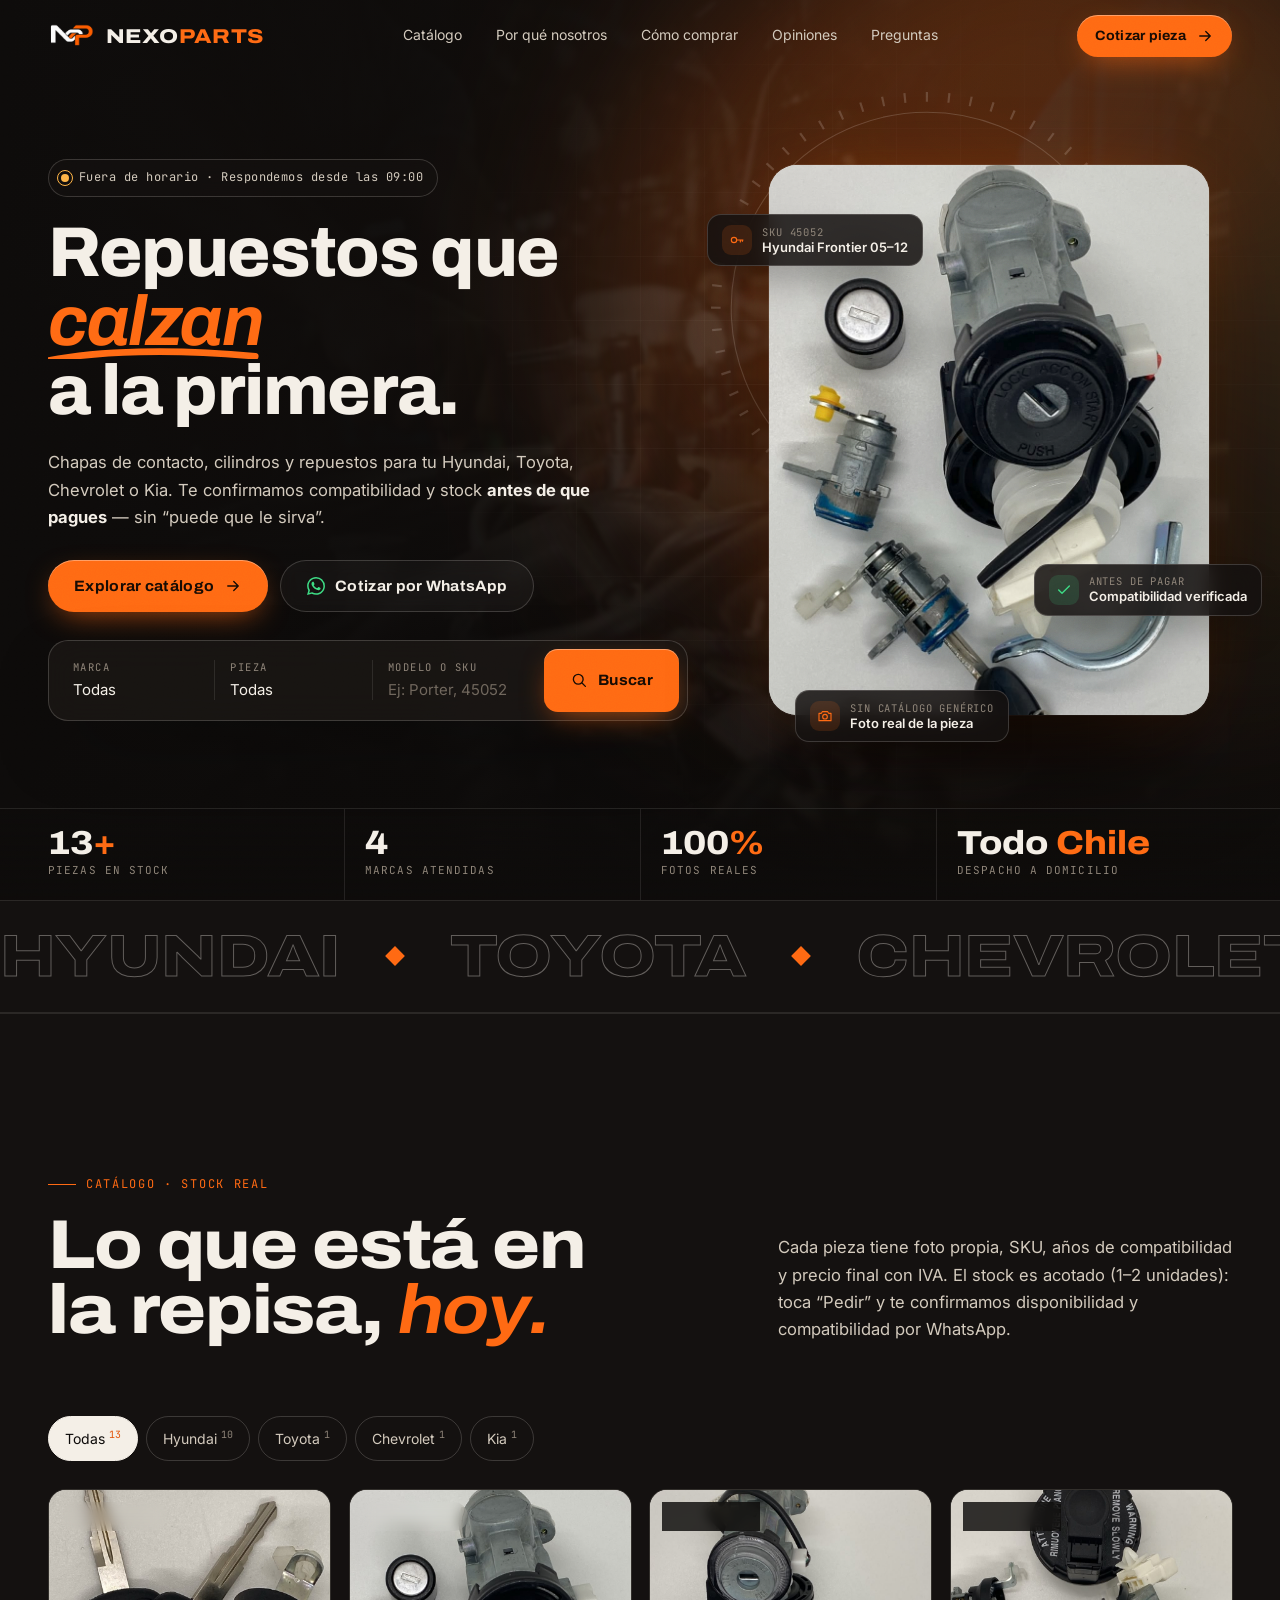
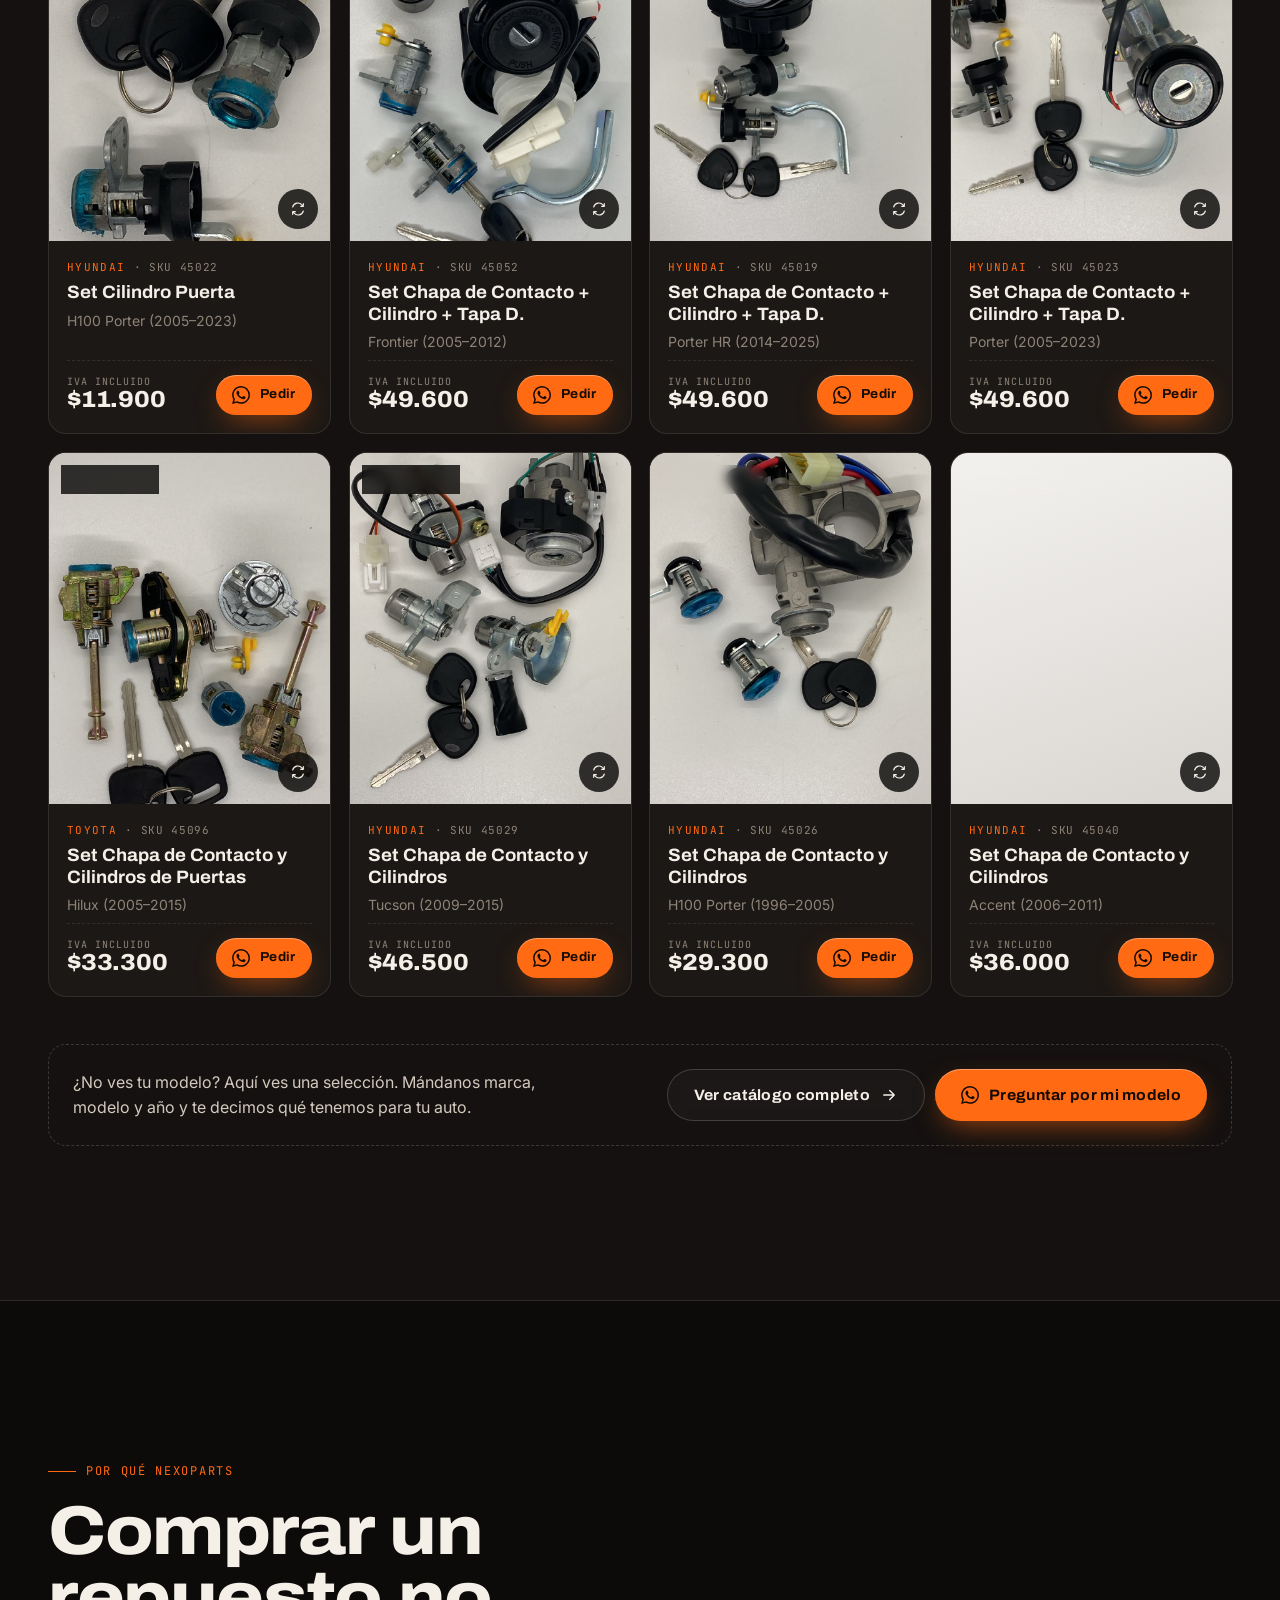
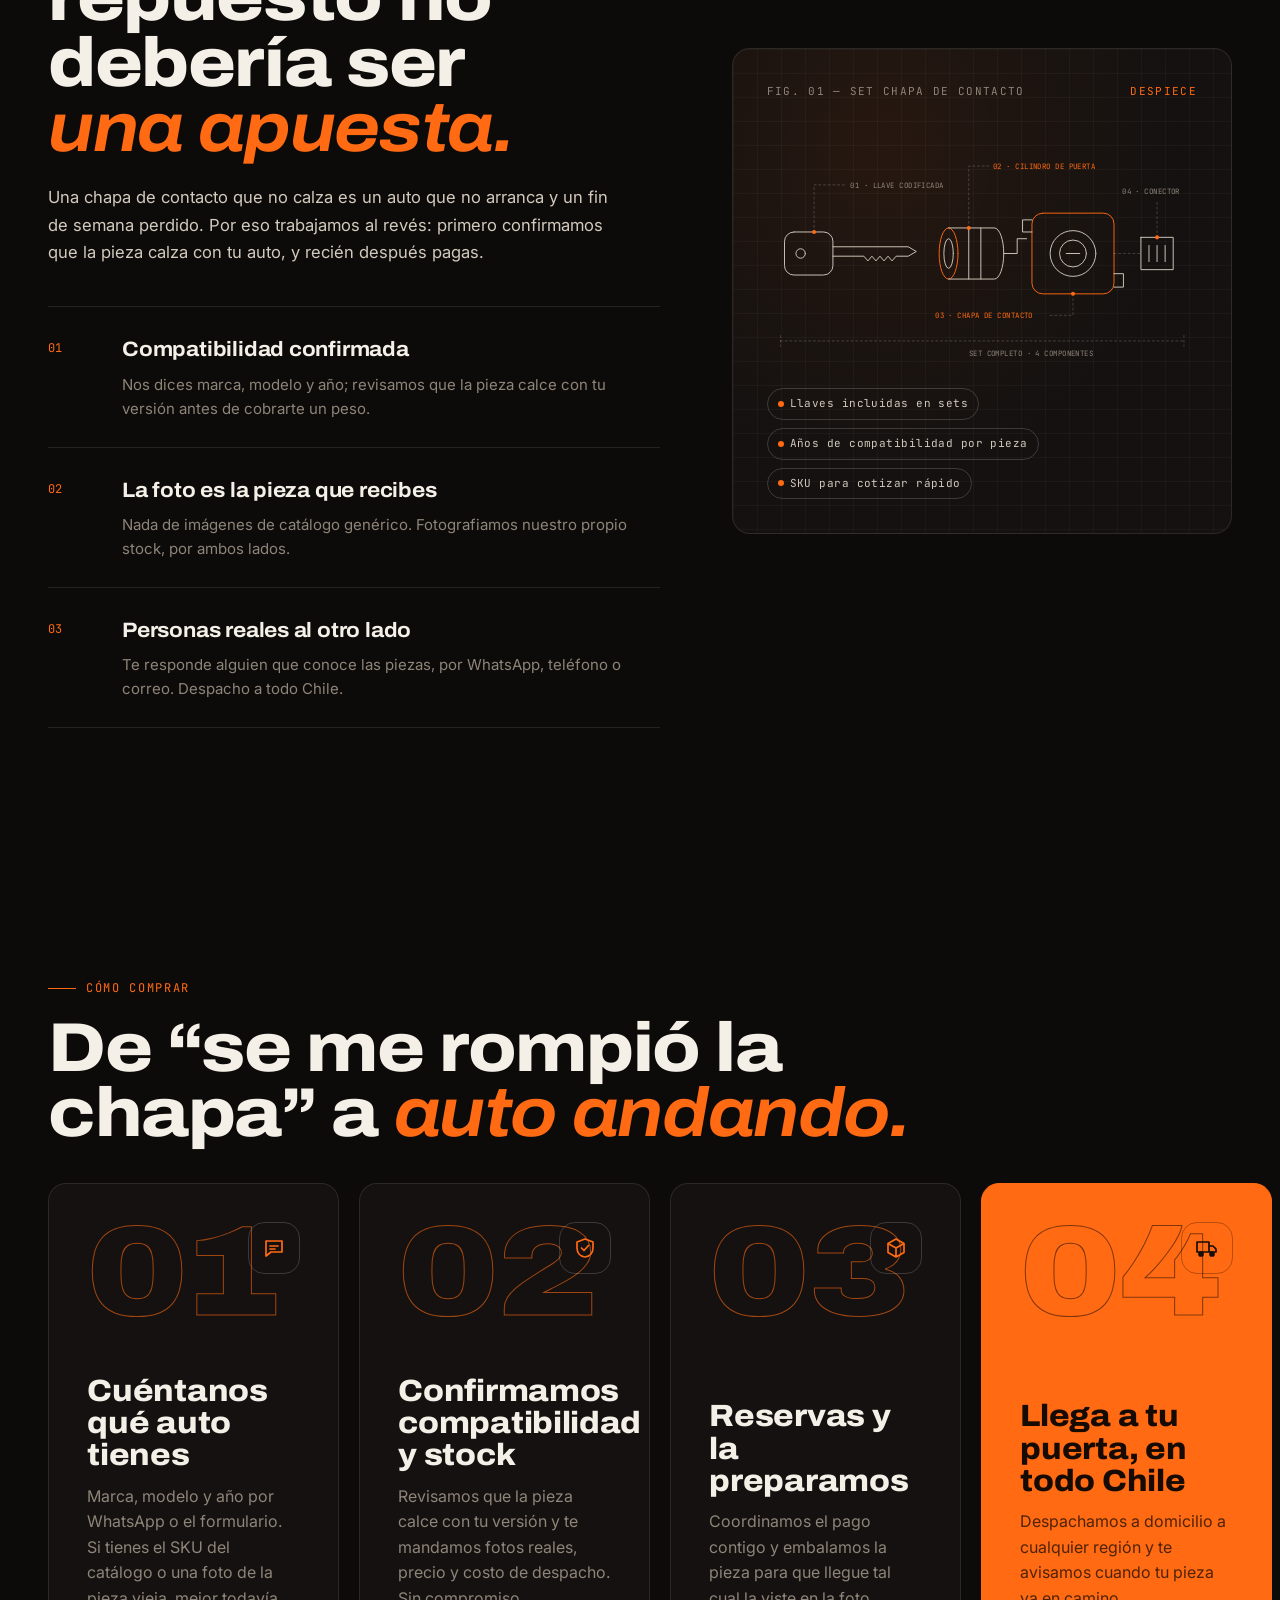
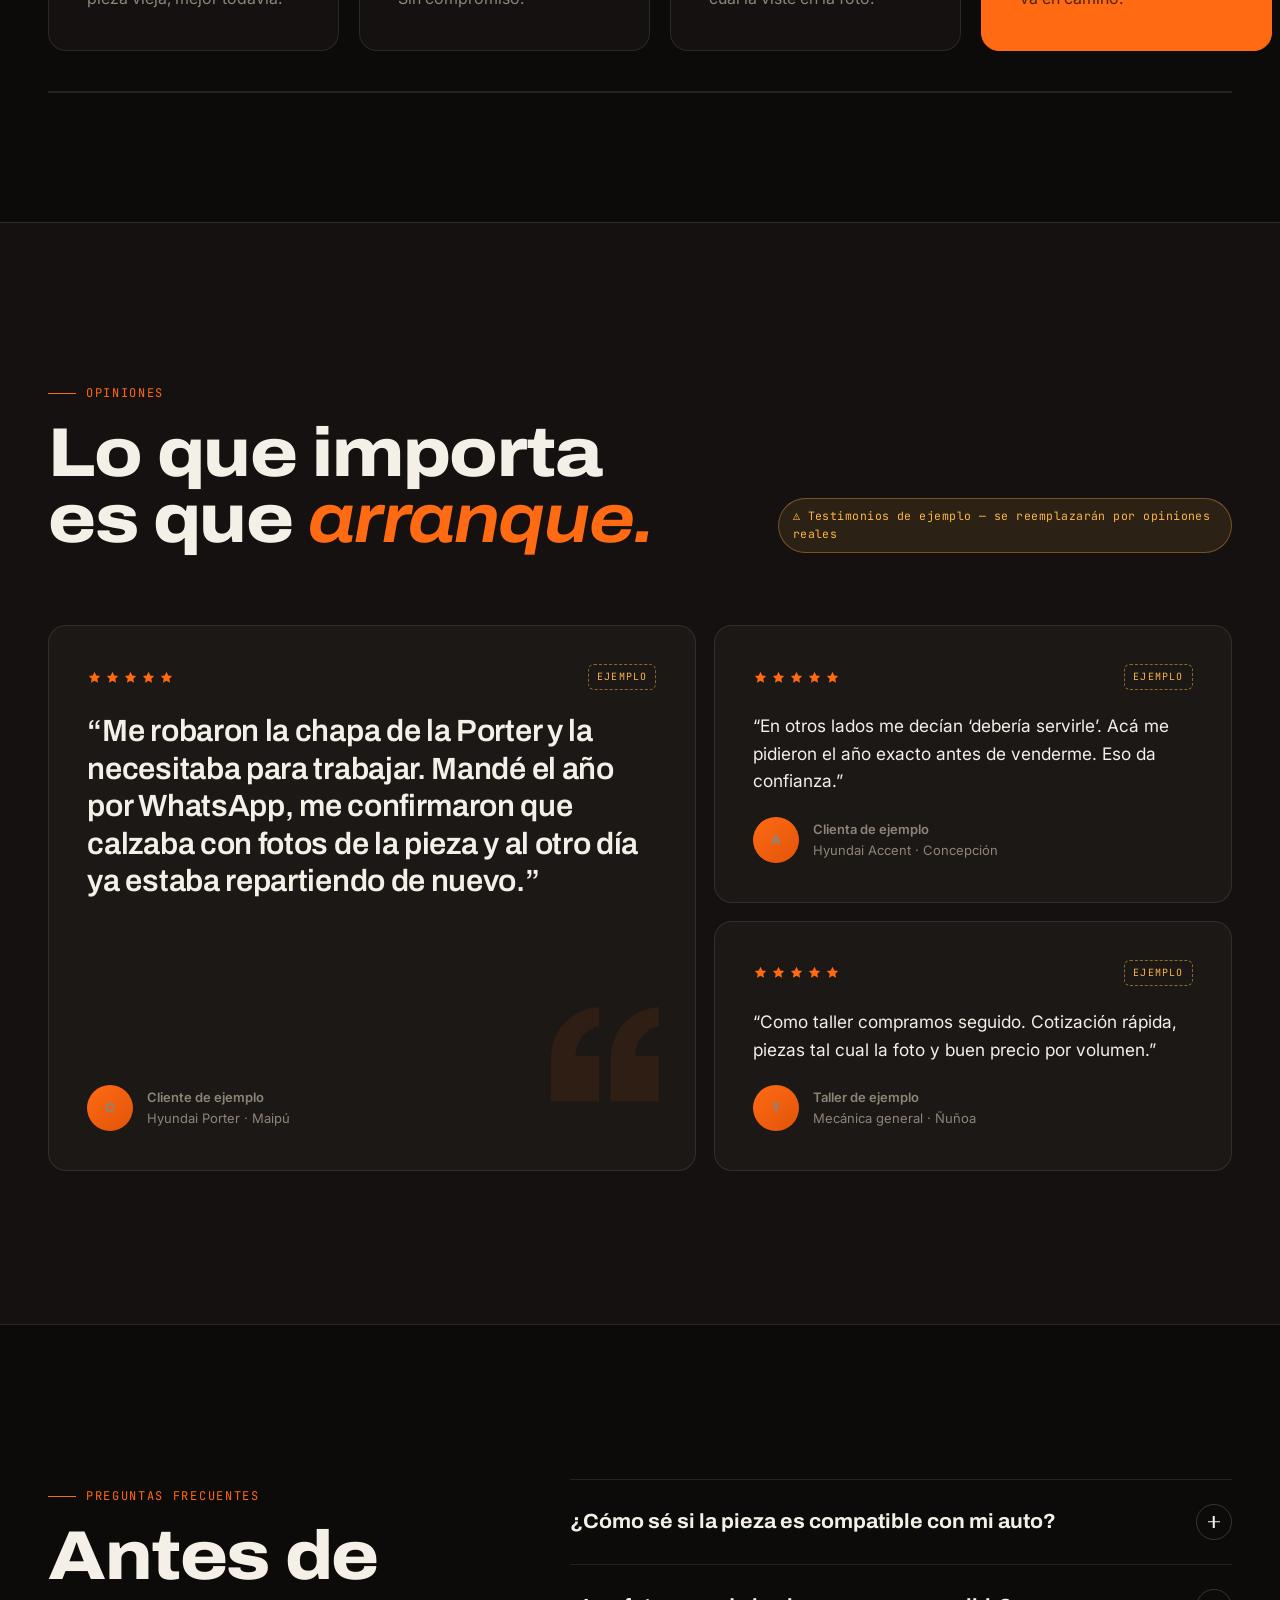
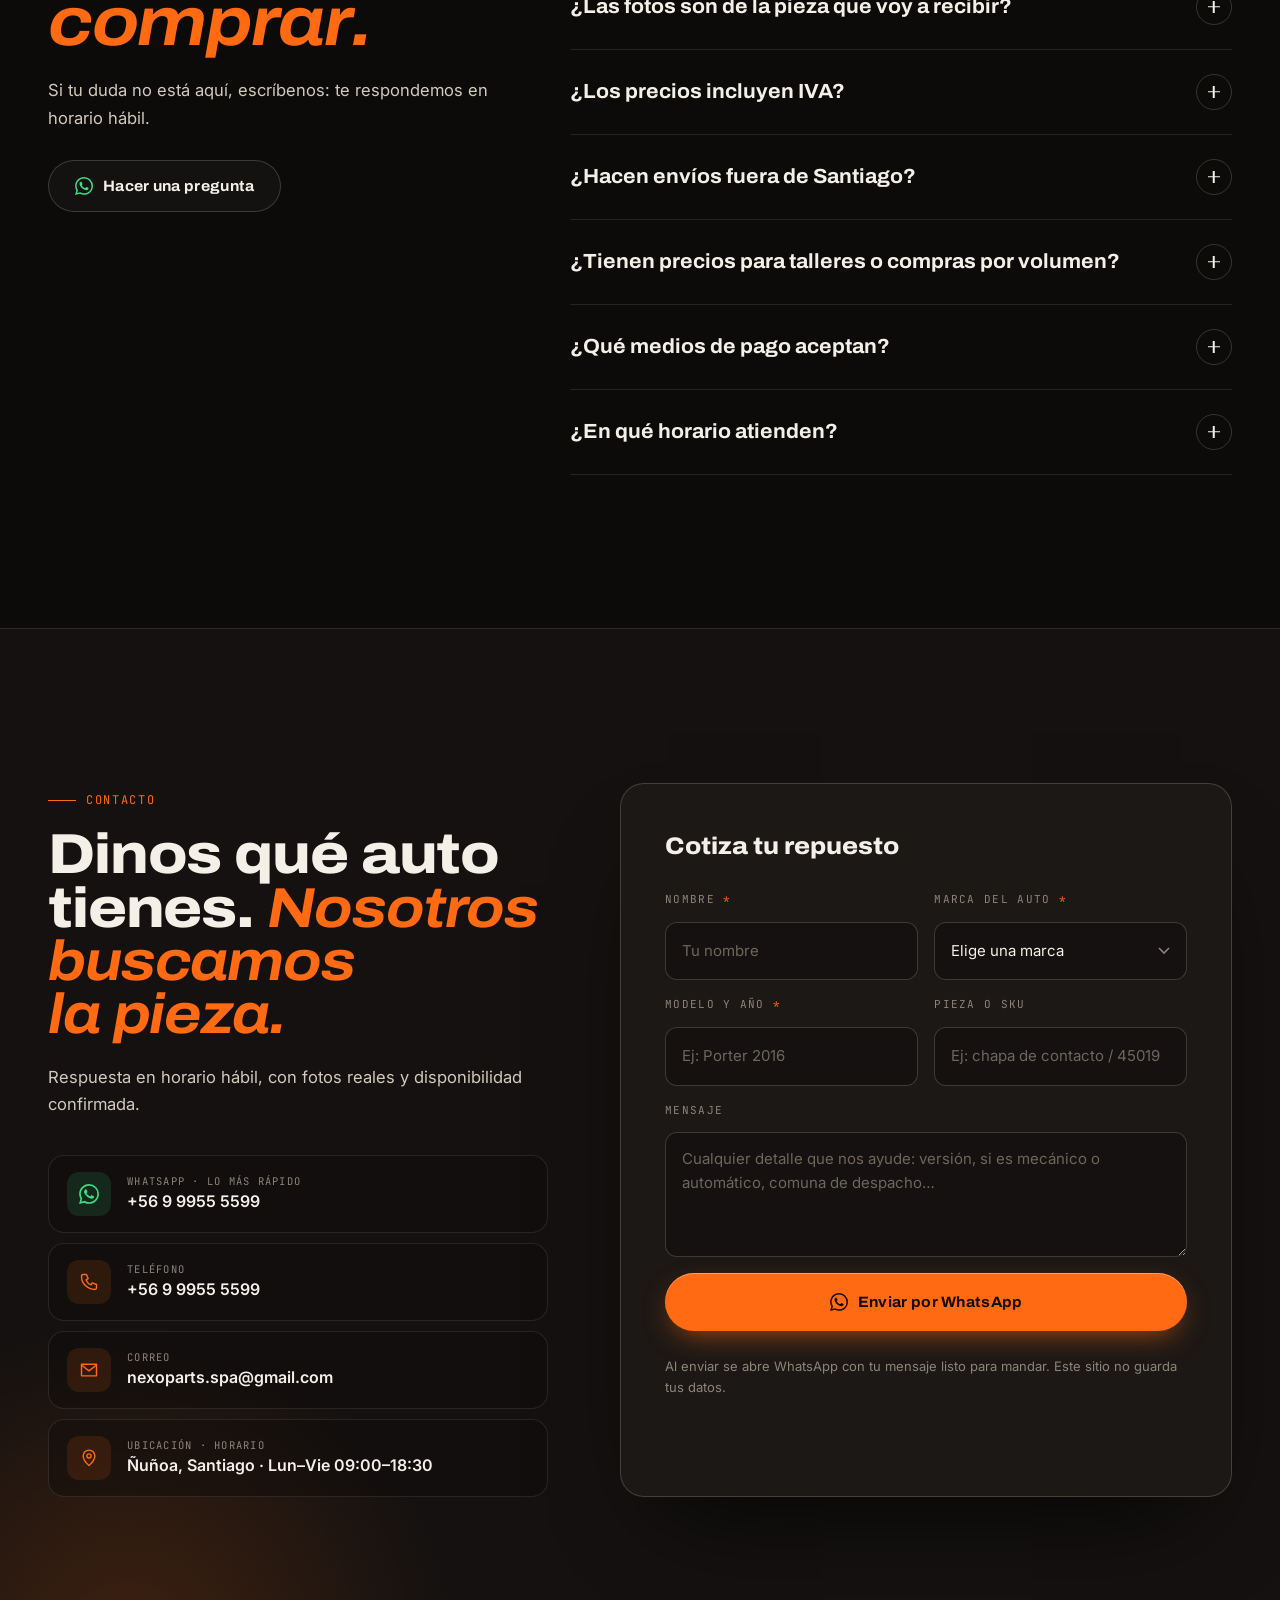
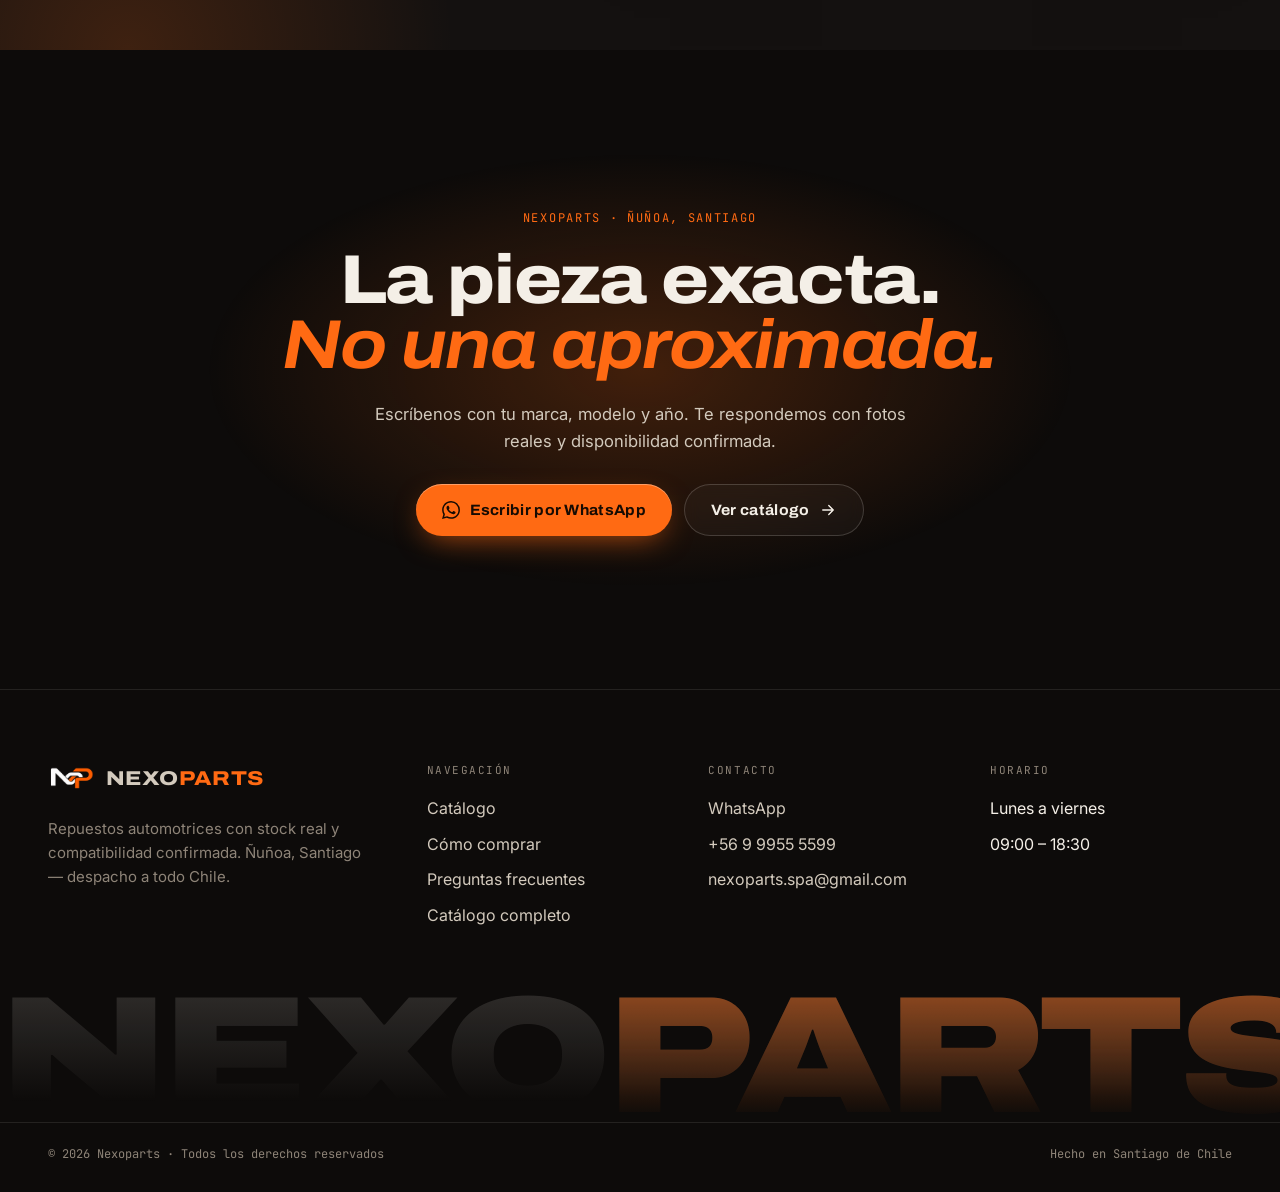
==== commit b86708bd: "Agrega Google AdSense, ads.txt y espacios para anuncios Co-Authored-By: Claude Opus 5.5 <noreply@ant" ====
--- a/index.html
+++ b/index.html
@@ -15,8 +15,11 @@
 <link rel="preconnect" href="https://fonts.gstatic.com" crossorigin>
 <link href="https://fonts.googleapis.com/css2?family=Archivo:ital,wdth,wght@0,62..125,400..900;1,62..125,400..900&family=Inter:wght@400;500;600&family=JetBrains+Mono:wght@400;500&display=swap" rel="stylesheet">
 <link rel="preload" as="image" href="images/productos/45052_1.jpeg">
-<link rel="stylesheet" href="styles.css?v=20261113b">
+<link rel="stylesheet" href="styles.css?v=20261113c">
 <script>document.documentElement.classList.add('js');</script>
+<!-- Google AdSense -->
+<script async src="https://pagead2.googlesyndication.com/pagead/js/adsbygoogle.js?client=ca-pub-5609970408853295"
+     crossorigin="anonymous"></script>
 </head>
 <body>
 
@@ -214,6 +217,18 @@
     </div>
   </div>
 </section>
+
+
+<!-- ============ ESPACIO PUBLICITARIO 1 ============ -->
+<!-- Para activarlo: crea un "Anuncio de display" en AdSense y pega su número en data-ad-slot. Mientras esté vacío, este espacio no se muestra. -->
+<aside class="ad-slot" aria-label="Publicidad">
+  <div class="wrap">
+    <div class="ad-box">
+      <span class="ad-label">Publicidad</span>
+      <ins class="adsbygoogle" style="display:block" data-ad-client="ca-pub-5609970408853295" data-ad-slot="" data-ad-format="auto" data-full-width-responsive="true"></ins>
+    </div>
+  </div>
+</aside>
 
 <!-- ============ CONFIANZA ============ -->
 <section class="section trust" id="confianza">
@@ -313,6 +328,18 @@
   </div>
 </section>
 
+
+<!-- ============ ESPACIO PUBLICITARIO 2 ============ -->
+<!-- Para activarlo: crea un "Anuncio de display" en AdSense y pega su número en data-ad-slot. Mientras esté vacío, este espacio no se muestra. -->
+<aside class="ad-slot" aria-label="Publicidad">
+  <div class="wrap">
+    <div class="ad-box">
+      <span class="ad-label">Publicidad</span>
+      <ins class="adsbygoogle" style="display:block" data-ad-client="ca-pub-5609970408853295" data-ad-slot="" data-ad-format="auto" data-full-width-responsive="true"></ins>
+    </div>
+  </div>
+</aside>
+
 <!-- ============ TESTIMONIOS (DE EJEMPLO) ============ -->
 <!-- IMPORTANTE: estos testimonios son DE EJEMPLO. Reemplázalos por opiniones reales
      de clientes (con su permiso) y luego borra las etiquetas "Ejemplo". -->
@@ -391,6 +418,18 @@
   </div>
 </section>
 
+
+<!-- ============ ESPACIO PUBLICITARIO 3 ============ -->
+<!-- Para activarlo: crea un "Anuncio de display" en AdSense y pega su número en data-ad-slot. Mientras esté vacío, este espacio no se muestra. -->
+<aside class="ad-slot" aria-label="Publicidad">
+  <div class="wrap">
+    <div class="ad-box">
+      <span class="ad-label">Publicidad</span>
+      <ins class="adsbygoogle" style="display:block" data-ad-client="ca-pub-5609970408853295" data-ad-slot="" data-ad-format="auto" data-full-width-responsive="true"></ins>
+    </div>
+  </div>
+</aside>
+
 <!-- ============ CONTACTO ============ -->
 <section class="section contact" id="contacto">
   <div class="wrap contact-grid">
@@ -505,7 +544,7 @@
 
 <script defer src="lib/gsap.min.js"></script>
 <script defer src="lib/ScrollTrigger.min.js"></script>
-<script defer src="products.js?v=20261113b"></script>
-<script defer src="main.js?v=20261113b"></script>
+<script defer src="products.js?v=20261113c"></script>
+<script defer src="main.js?v=20261113c"></script>
 </body>
 </html>
--- a/styles.css
+++ b/styles.css
@@ -652,3 +652,20 @@
   .stage-orbit { animation: none; }
   .wa-float::after { animation: none; }
 }
+
+/* ============ ESPACIOS PUBLICITARIOS (AdSense) ============ */
+.ad-slot { display: none; padding-block: clamp(24px, 4vw, 48px); }
+.ad-slot.is-on { display: block; }
+.ad-box {
+  position: relative; max-width: 970px; margin-inline: auto; min-height: 120px;
+  padding: 26px 14px 14px; border: 1px dashed rgba(244,239,231,.14); border-radius: 18px;
+  background: rgba(255,255,255,.02); overflow: hidden;
+}
+.ad-label {
+  position: absolute; top: 8px; left: 14px; font-family: var(--f-mono, monospace);
+  font-size: .64rem; letter-spacing: .14em; text-transform: uppercase; color: rgba(244,239,231,.4);
+}
+.ad-box ins.adsbygoogle { width: 100%; min-height: 90px; }
+/* Si Google no tiene anuncio para ese espacio, se oculta solo */
+.ad-slot:has(ins[data-ad-status="unfilled"]) { display: none; }
+@media (max-width: 600px) { .ad-box { min-height: 100px; border-radius: 14px; } }
